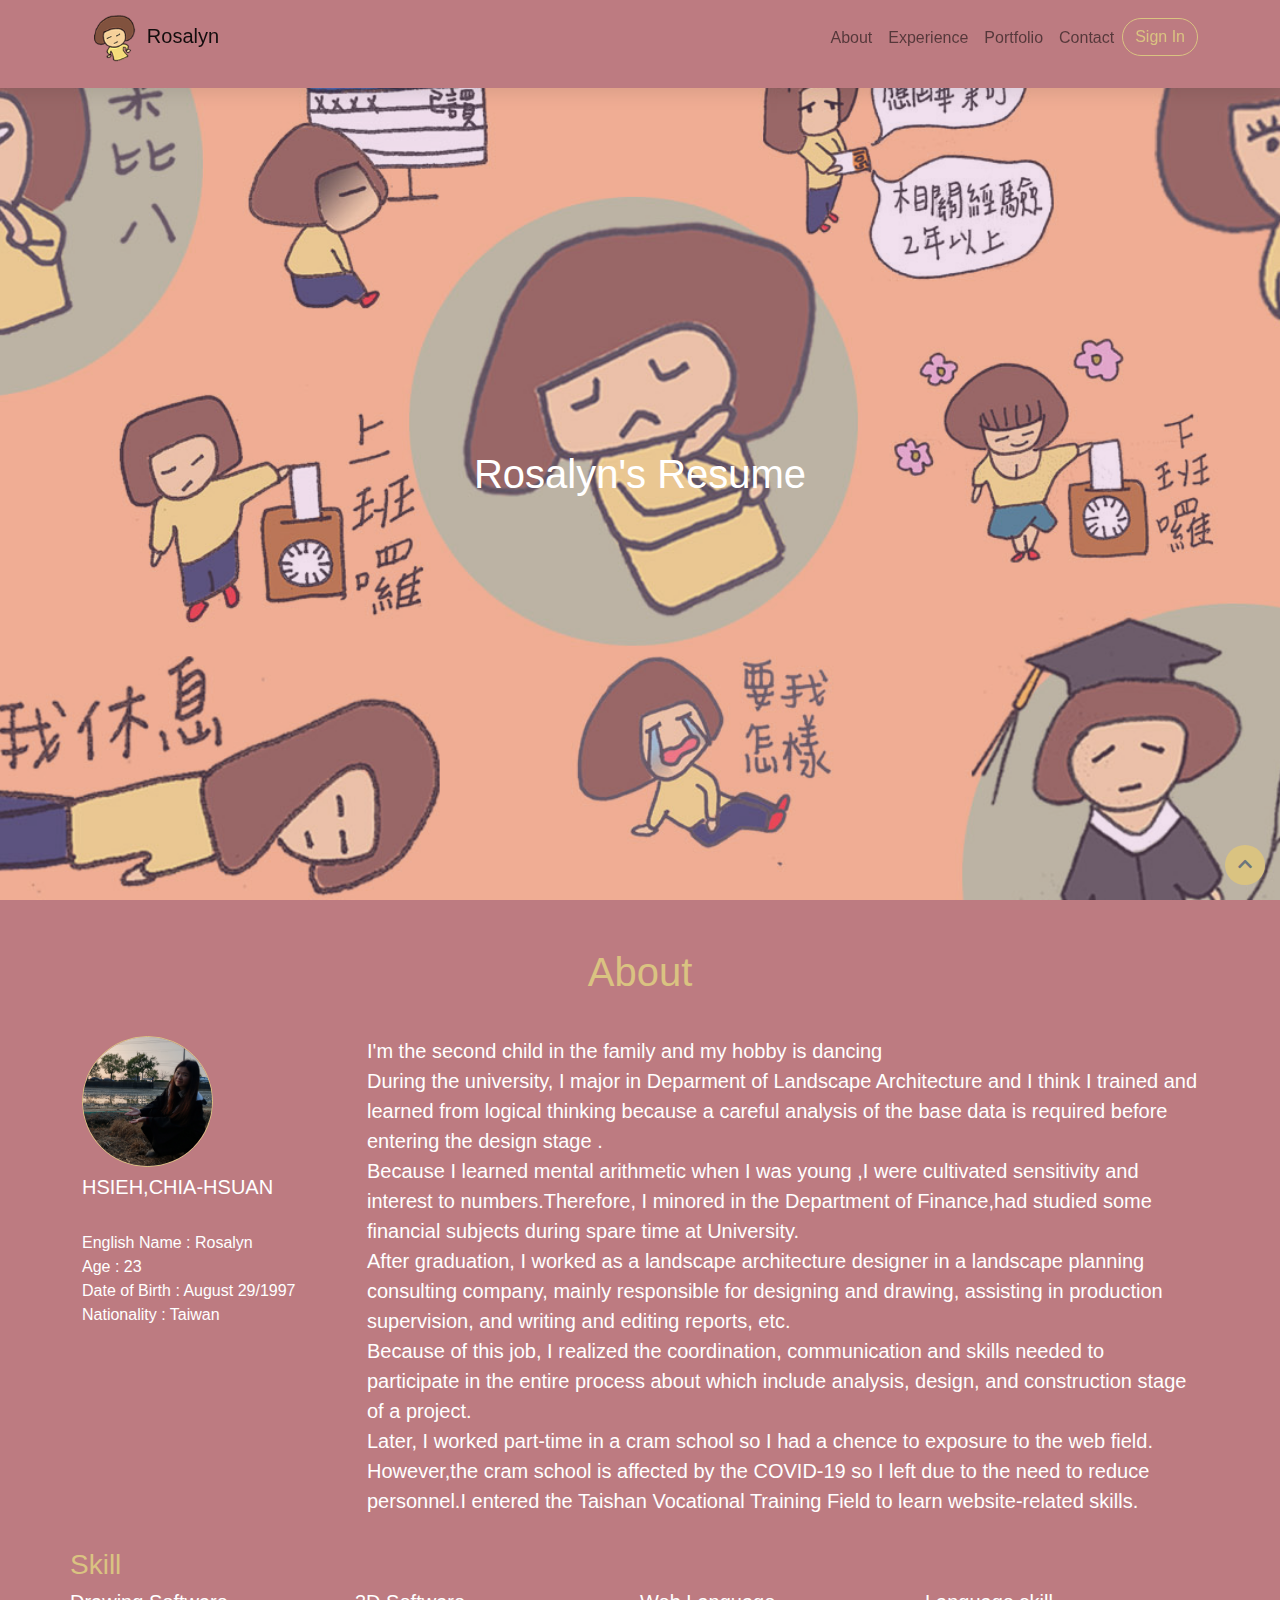
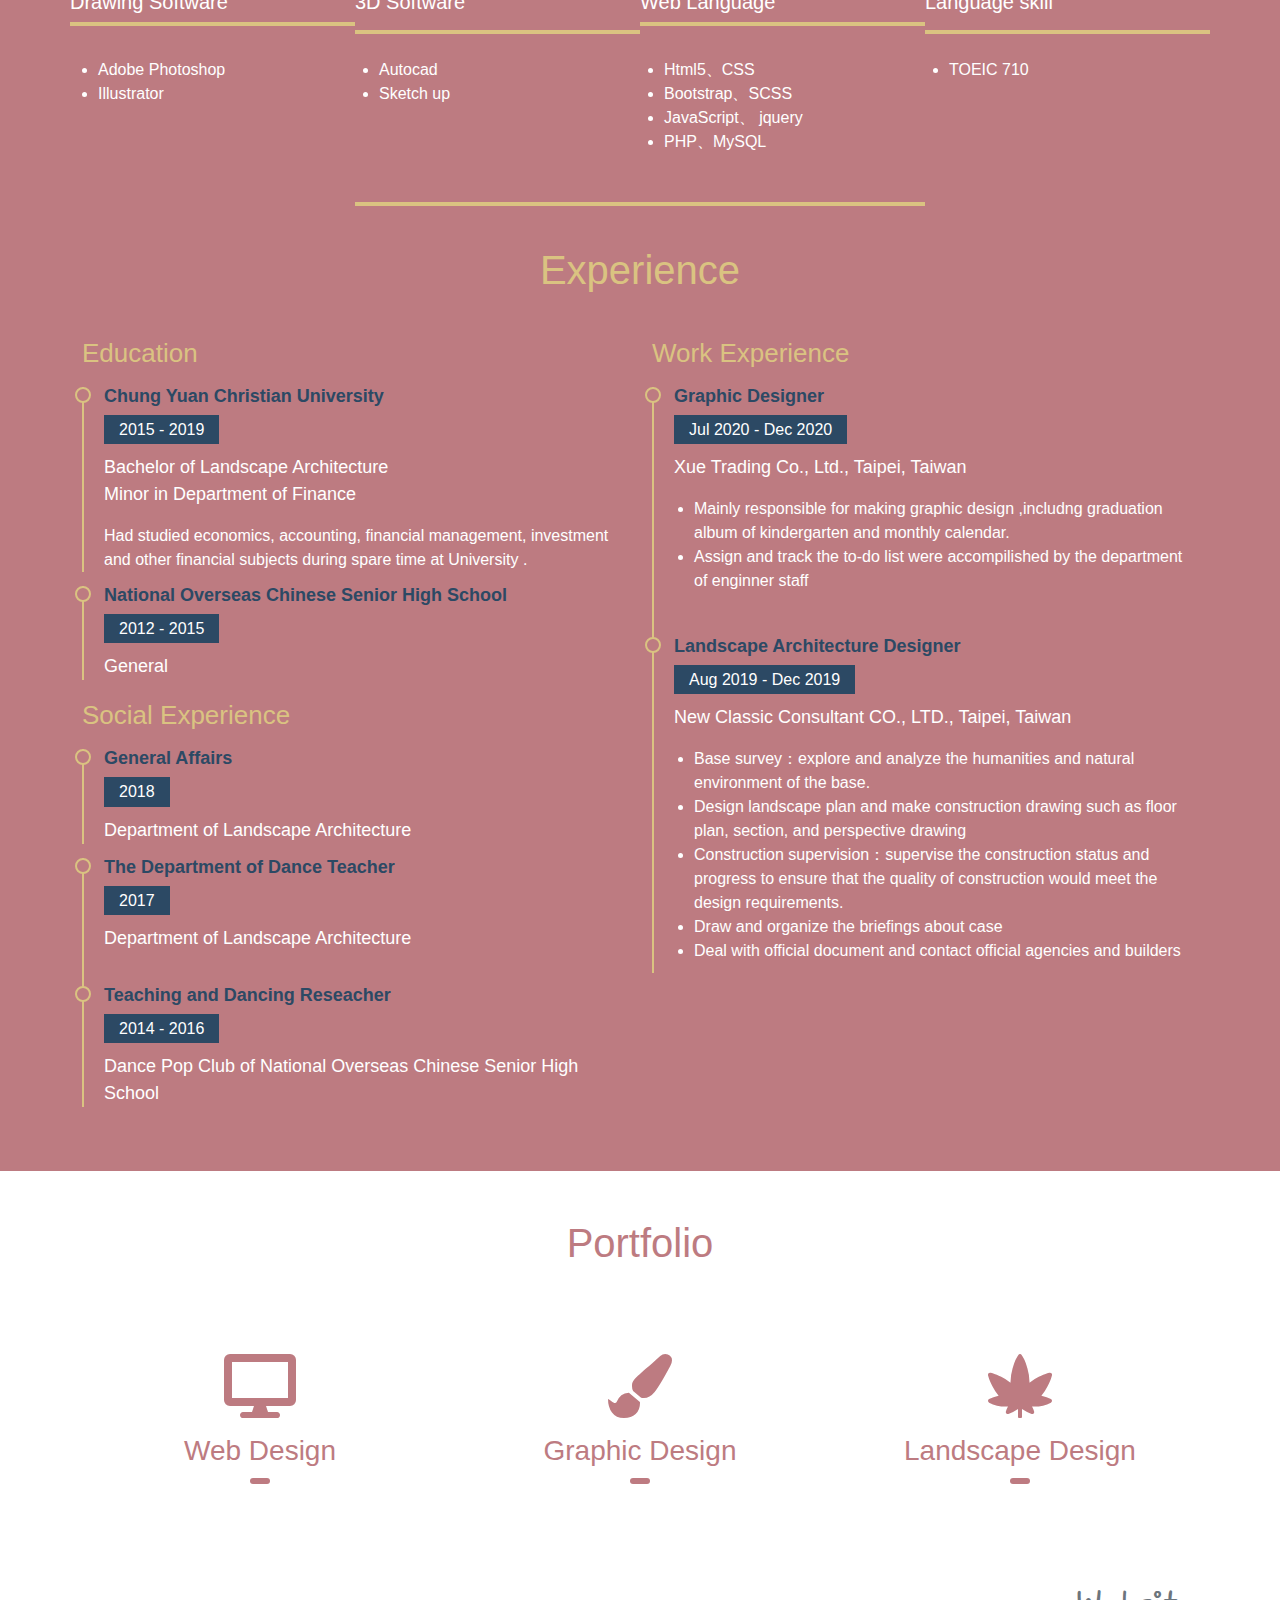
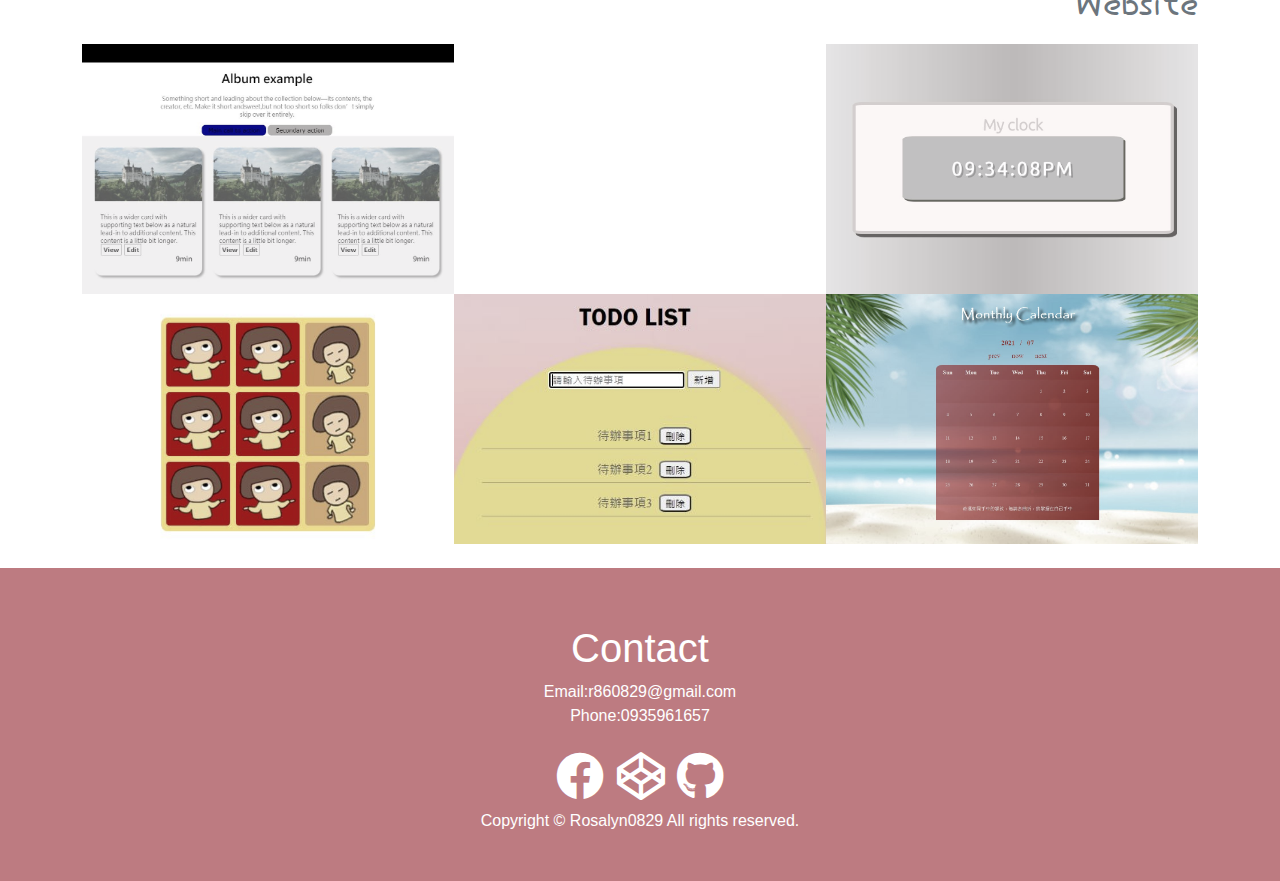
==== index.html @ 20ab4c79 "add skill" ====
<!DOCTYPE html>
<html lang="en">

<head>
    <meta charset="UTF-8">
    <meta http-equiv="X-UA-Compatible" content="IE=edge">
    <meta name="viewport" content="width=device-width, initial-scale=1.0">
    <title class="">Rosalyn's Design</title>
    <!-- <link rel="icon shortcut" href="./img/favicon.ico"> -->
    <link rel="icon shortcut" href="./img/favicon-20210622015904505.ico">
    <!-- http://tw.faviconico.org/favicon  轉ico -->

    <link rel="stylesheet" href="./scss/all.css">

    <!-- font awesome -->
    <link rel="stylesheet" href="https://cdnjs.cloudflare.com/ajax/libs/font-awesome/5.14.0/css/all.min.css">
    <!-- 文字 -->
    <link rel="preconnect" href="https://fonts.googleapis.com">
    <link rel="preconnect" href="https://fonts.gstatic.com" crossorigin>
    <link href="https://fonts.googleapis.com/css2?family=Hi+Melody&display=swap" rel="stylesheet">
    <!-- 效果 -->
    <link rel="stylesheet" type="text/css"
        href="https://cdnjs.cloudflare.com/ajax/libs/animate.css/3.5.2/animate.min.css" />
    <link rel="stylesheet" type="text/css"
        href="https://cdnjs.cloudflare.com/ajax/libs/animate.css/3.5.2/animate.min.css" />
    <!-- <link rel="stylesheet" href="css/libs/animate.css"> -->
    <!-- <link rel="stylesheet" href="https://cdnjs.cloudflare.com/ajax/libs/animate.css/4.1.1/animate.min.css" /> -->
    <script src="https://cdnjs.cloudflare.com/ajax/libs/jquery/3.6.0/jquery.min.js"
        integrity="sha512-894YE6QWD5I59HgZOGReFYm4dnWc1Qt5NtvYSaNcOP+u1T9qYdvdihz0PPSiiqn/+/3e7Jo4EaG7TubfWGUrMQ=="
        crossorigin="anonymous"></script>

</head>

<body>
    <!-- navbar -->
    <!-- 使用Boostrap Navbar -->
    <!-- TODO: 點擊滾動目標 -->

    <nav class="navbar navbar-expand-md navbar-light bg-danger fixed-top " id="menu">
        <div class="container">

            <a class="navbar-brand" href="#"><img src="./img/標籤.png" alt="" style="height: 50px;"
                    class="m-0">Rosalyn</a>
            <button class="navbar-toggler d-lg-none" type="button" data-bs-toggle="collapse" data-bs-target="#navbarNav"
                aria-controls="navbarNav" aria-expanded="false" aria-label="Toggle navigation">
                <span class="navbar-toggler-icon"></span>
            </button>
            <div class="collapse navbar-collapse justify-content-end" id="navbarNav">
                <ul class="navbar-nav ">
                    <li class="nav-item m-0">
                        <a class="nav-link navline " href="#featuresSection">About</a>
                    </li>
                    <li class="nav-item">
                        <a class="nav-link navline" href="#experienceSection">Experience</a>
                    </li>
                    <li class="nav-item">
                        <a class="nav-link navline" href="#introSection">Portfolio</a>
                    </li>
                    <li class="nav-item">
                        <a class="nav-link navline" href="#footerSection">Contact</a>
                    </li>
                    <!-- <li class="nav-item">
                        <a class="nav-link" href="./engindex.html">Eng</a>
                    </li> -->

                    <a href="./login/index.html"> <button
                            class="text-warning btn btn-danger rounded-pill border-warning ">Sign In</button></a>
                </ul>
            </div>
        </div>

    </nav>

    <!-- navbar end -->
    <!-- header -->
    <header id="header" class="jumbotron text-center text-white bg-dark">
        <div class="container">
            <h1 class="animated infinite bounce">Rosalyn's Resume</h1>
            <!-- <p>Welcome To My Work</p> -->
            <!-- <p>We focus on providing the project management &amp; data storage solutions.</p> -->
        </div>
    </header>
    <!-- header end -->
    <!-- featuresSection -->
    <section id="featuresSection" class="pt-5 bg-danger text-white">
        <div class="container">
            <!-- container是為了一個留白 如果沒有設定container他會網頁多大就塞多大滿版 -->
            <h1 class="section-title mb-4 text-center text-warning animated infinite bounce">About</h1>
            <!-- TODO: 設定row內的區塊置中對齊 -->
            <div class="row">
                <div class="col-lg-12 mx-auto ">
                    <!-- TODO: 為article1 article2 設置collapse互動方式 -->

                    <!-- 有圖片的簡歷 -->
                    <article class="my-3" id="article0">
                        <!-- div要用row才能水平排列 -->
                        <div class="row">
                            <div class="col-lg-3 briefinfor">
                                <!-- 圖片圓形 -->
                                <img class="w-50 rounded-circle border-warning border-6 border " src="./img/個人照.jpg"
                                    alt="" id="article0image">
                                <p class="my-2">
                                <h5>HSIEH,CHIA-HSUAN</h5>

                                <br>English Name : Rosalyn
                                <br>Age : 23
                                <br>Date of Birth : August 29/1997
                                <br>Nationality : Taiwan
                                </p>
                            </div>
                            <div class="col-lg-9 " id="self">
   
                                <p class="text-right fs-5">
                                    I'm the second child in the family and my hobby is dancing<br>

                                    During the university, I major in Deparment of Landscape Architecture and I think I
                                    trained and learned from logical thinking because a careful analysis of the base
                                    data is required before entering the design stage .<br>

                                    Because I learned mental arithmetic when I was young ,I were cultivated sensitivity
                                    and interest to numbers.Therefore, I minored in the Department of Finance,had
                                    studied some financial subjects during spare time at University.<br>

                                    <!-- During the university, the freshman served as the physique, the sophomore took over as the dance leader of the department's activities, and the junior served as the general affairs, serving the students of the department. In the process of serving as a cadre, I learned how to deal with large and small affairs and the principles of dealing with people. It also improved my planning ability. In addition, I also served as a teaching and dance research cadre in the high school dance club. Time planning, striving to strike a balance between clubs and schoolwork, so that schoolwork can be maintained above a certain level.<br> -->

                                    After graduation, I worked as a landscape architecture designer in a landscape
                                    planning consulting company, mainly responsible for designing and drawing, assisting
                                    in production supervision, and writing and editing reports, etc.<br>

                                    Because of this job, I realized the coordination, communication and skills needed to
                                    participate in the entire process about which include analysis, design, and
                                    construction stage of a project.<br>

                                    Later, I worked part-time in a cram school so I had a chence to exposure to the web
                                    field.
                                    However,the cram school is affected by the COVID-19 so I left due to the need to
                                    reduce
                                    personnel.I entered the Taishan Vocational Training Field to learn website-related
                                    skills.




                                </p>

                            </div>
                        </div>

                    </article>

                    <article id="article1" class="my-3 row ">
                        <h3 class="col-lg-12 p-0 text-warning ">Skill</h3>

                        <div class="col-lg-3 p-0">
                            <!-- <u class="fs">Drawing Software</u> -->
                            <h5 class=" ">Drawing Software</h5>
                            <hr class="bg-warning pt-1 my-0 opac-1">
                            <ul class="m-4 p-1 pt-2">
                                <li>
                                    Adobe Photoshop
                                </li>
                                <li>
                                    Illustrator
                                </li>
                            </ul>

                        </div>
                        <div class="col-lg-3 p-0">
                            <h5 class="">3D Software</h5>
                            <hr class="bg-warning pt-1 opac-1">
                            <ul class="m-4 p-0">
                                <li>
                                    Autocad
                                </li>
                                <li>
                                    Sketch up
                                </li>
                            </ul>

                        </div>
                        <div class="col-lg-3 p-0">
                            <h5 class="">Web Language</h5>
                            <hr class="bg-warning pt-1 my-0 opac-1">
                            <ul class="m-4 p-0 pt-2">
                                <li>
                                    Html5、CSS
                                </li>
                                <li>
                                    Bootstrap、SCSS
                                </li>
                                <li>
                                    JavaScript、 jquery
                                </li>
                                <li>
                                    PHP、MySQL
                                </li>

                            </ul>

                        </div>
                        <div class="col-lg-3 p-0">
                            <h5 class="">Language skill </h5>
                            <hr class="bg-warning pt-1 opac-1">
                            <ul class="m-4 p-0">
                                <li>
                                    TOEIC 710
                                </li>

                            </ul>



                        </div>
                        <hr class=" bg-warning pt-1 w-50 mx-auto opac-1  my-4">

                    </article>

                </div>
            </div>
            <!-- <div class="bg-warning" style="height: 2px;"></div> -->
            <!-- <hr class="bg-warning pt-1 m-0 opac-1"> -->






            <!-- TODO: 崁入一個youtube影片 https://www.youtube.com/watch?v=gwDoRPcPxtc -->
            <!-- <iframe width="560" height="315" src="https://www.youtube.com/embed/e-qY_UEOWD4" frameborder="0"
                        allow="accelerometer; autoplay; encrypted-media; gyroscope; picture-in-picture"
                        allowfullscreen></iframe> -->
        </div>


    </section>
    <!-- experiencesection -->
    <section id="experienceSection" class=" bg-danger text-white">
        <div class="container">
            <!-- container是為了一個留白 如果沒有設定container他會網頁多大就塞多大滿版 -->
            <h1 class="section-title text-center text-warning mb-4 animated infinite bounce">Experience</h1>
            <!-- TODO: 設定row內的區塊置中對齊 -->
            <div class="row">
                <div class="col-lg-6 mb-4 pb-4">
                    <!-- education -->
                    <article class="my-3" id="article2">
                        <!-- <h3>Education</h3>
                        <div class="row">
                            <div class="col-lg-8">
                                <h5>Chung Yuan Christian University</h5>
                                <ul>
                                    <li> Department of Landscape Architecture</li>
                                    <li> Minor in Department of Finance</li>
                                </ul>
                            </div>
                            <div class="col-lg-4 text-end">
                                <p>2015-2019</p>
                            </div>
                            <div class="col-8">
                                <h5>National Overseas Chinese Senior High School</h5>

                                <ul>
                                    <li> General</li>
                                </ul>
                            </div>
                            <div class="col-4 text-end">
                                <p>2012-2015</p>

                            </div>
                        </div> -->
                        <!-- education -->
                        <div class="">
                            <h3 class="resume-title text-warning ">Education</h3>
                            <div class="resume-item pb-0">
                                <h4>Chung Yuan Christian University </h4>
                                <h5>2015 - 2019</h5>
                                <p class="m-0 text-blue">Bachelor of Landscape Architecture</p>
                                <p class="text-blue">Minor in Department of Finance</p>
                                <p> Had studied economics, accounting,
                                    financial management, investment and other financial subjects during spare time at
                                    University .
                                </p>
                            </div>



                            <div class="resume-item">
                                <h4>National Overseas Chinese Senior High School</h4>
                                <h5>2012 - 2015</h5>
                                <p class="text-blue">General</p>

                            </div>
                        </div>
                        <!-- education end-->
                        <!-- <article class="my-3" id="article2">
                            <h3>Social Experience</h3>
                            <div class="row">
                                <div class="col-lg-8">
                                    <p>The Department of Landscape Architecture General Affairs
                                    </p>
                                </div>
                                <div class="col-lg-4 text-end">2018
        
                                </div>
                                <div class="col-lg-8">
                                    <p> The Night of Landscape Architecture Dance Teacher</p>
                                </div>
                                <div class="col-lg-4 text-end">
                                    2017
                                </div>
                                <div class="col-lg-8">
                                    <p>Dancing Club Teaching and Dancing Reseacher</p>
                                </div>
                                <div class="col-lg-4 text-end">
                                    2014-2016
                                </div>
                            </div>
                        </article> -->
                        <!-- socialexperience-->
                        <div class="">
                            <h3 class="resume-title text-warning">Social Experience</h3>
                            <div class="resume-item pb-0">
                                <h4>General Affairs</h4>
                                <h5>2018</h5>
                                <p class="text-blue">Department of Landscape Architecture</p>
                            </div>

                            <div class="resume-item">
                                <h4>The Department of Dance Teacher</h4>
                                <h5>2017</h5>
                                <p class="text-blue">Department of Landscape Architecture</p>
                            </div>

                            <div class="resume-item">
                                <h4>Teaching and Dancing Reseacher</h4>
                                <h5>2014 - 2016</h5>
                                <p class="text-blue">Dance Pop Club of National Overseas Chinese Senior High
                                    School</p>
                            </div>
                        </div>
                        <!-- socialexperience end-->


                    </article>
                </div>
                <!-- Work experience -->
                <div class="col-lg-6">
                    <article class="my-3" id="article3">

                        <!-- <h3>Work experience</h3> -->
                        <!-- <div class="row">
                            <div class="col-lg-8">
                                <p>美編人員 Graphic Designer <br> 勗貿有限公司 </p>

                            </div>
                            <div class="col-lg-4 text-end">
                                Jul 2020-Dec 2020
                            </div>
                            <div class="col-lg-8">
                                <p> 網頁設計助理 Web Design Assistant <br> 國際函授學校National Cram School </p>
                            </div>
                            <div class="col-lg-4 text-end">
                                Feb 2020-Jul 2020
                            </div>
                            <div class="col-lg-8">
                                <p>景觀設計師Landscape Architecture Designer <br> 新典規劃設計顧問有限公司 New Classic Consultant
                                    CO., LTD. </p>
                            </div>
                            <div class="col-lg-4 text-end">
                                Aug 2019- Dec 2019
                            </div>


                        </div> -->
                        <div class="">
                            <h3 class="resume-title text-warning">Work Experience</h3>
                            <div class="resume-item">
                                <h4>Graphic Designer</h4>
                                <!-- <h5>2019/10 - Present</h5> -->
                                <h5>Jul 2020 - Dec 2020</h5>
                                <p class="text-blue">Xue Trading Co., Ltd., Taipei, Taiwan </p>
                                <p>
                                <ul>
                                    <li>
                                        Mainly responsible for making graphic design ,includng graduation album of
                                        kindergarten and monthly calendar.</li>
                                    <li>
                                        Assign and track the to-do list were accompilished by the department of enginner
                                        staff
                                    </li>
                                </ul>
                                </p>
                            </div>
                            <!-- <div class="resume-item">
                                <h4>Web Design Assistant</h4>
                                <h5> Feb 2020 - Jul 2020</h5>
                                <p class="text-blue">National Cram School, Taipei, Taiwan</p>
                                <p>
                                <ul>
                                    <li>
                                        Website backend assistance
                                    </li>
                                    <li>
                                        Edit the monthly magazine and modify the icons and posters
                                        displayed on the webpage.</li>
                                </ul>
                                </p>
                            </div> -->
                            <div class="resume-item">
                                <h4>Landscape Architecture Designer</h4>
                                <!-- <h5>2010 - 2018</h5> -->
                                <h5> Aug 2019 - Dec 2019</h5>
                                <p class="text-blue">New Classic Consultant
                                    CO., LTD., Taipei, Taiwan</p>
                                <p>
                                <ul>
                                    <li>Base survey：explore and analyze the humanities and natural environment of the
                                        base.
                                    </li>
                                    <li>
                                        Design landscape plan and make construction drawing such as floor plan, section,
                                        and perspective drawing</li>
                                    <li>
                                        Construction supervision：supervise the construction status and progress to
                                        ensure that the quality of construction would meet the design requirements.
                                    </li>
                                    <li>
                                        Draw and organize the briefings about case </li>
                                    <li>
                                        Deal with official document and contact official agencies and builders
                                    </li>
                                </ul>
                                </p>
                            </div>
                        </div>
                    </article>
                </div>

            </div>
        </div>
    </section>

    <!-- featuresSection end -->
    <!-- introSection -->
    <!-- TODO: 設定introSection 上下padding為5倍 -->
    <!-- padding -top=pt padding-bottom=pb 以此類推 pt-3 pb-3= py-3 (y為上下) -->
    <section id="introSection" class="py-5">
        <h1 class="section-title text-center text-danger mb-5 animated infinite bounce">Portfolio</h1>
        <div class="container">
            <!-- TODO: 修正排版為三項排一排 -->
            <!-- 把div用row包起來 -->
            <!-- 整體列表框線 -->
            <ul class="row nav nav-tabs border-bottom-0 justify-content-center" id="myTab" role="tablist">
                <li class="nav-item col-lg-4  " role="presentation">
                    <!-- 按鈕框線 -->
                    <div class=" nav-link active border-0  " id="web-tab" data-bs-toggle="tab" data-bs-target="#web"
                        type="button" role="tab">
                        <!-- 頁籤形式 -->
                        <div class="intro-box text-center">
                            <div class="icon py-3">
                                <!-- <a href="./web.html" target="mywork"> -->
                                <i class="fas fa-desktop fa-4x text-danger"></i></a>
                            </div>
                            <!-- <a href="./web.html" target="mywork" style="text-decoration-line: none;"> -->
                            <h3 class="text-secondary text-danger">Web Design</h3>
                            <!-- </a> -->
                            <div class="intro-line bg-danger"></div>
                        </div>
                        <!-- 頁籤形式END -->
                    </div>
                </li>
                <li class="nav-item col-lg-4" role="presentation">
                    <div class="nav-link border-0" id="graphic-tab" data-bs-toggle="tab" data-bs-target="#graphic"
                        type="button" role="tab">
                        <div class="intro-box text-center">
                            <div class="icon py-3">
                                <!-- <a href="./作品集/平面作品集與簡歷.pdf" target="mywork"> -->
                                <i class="fas fa-paint-brush fa-4x text-danger"></i>
                                <!-- </a> -->
                            </div>
                            <!-- <a href="作品集/平面作品集與簡歷.pdf" target="mywork" style="text-decoration-line: none;"> -->
                            <h3 class="text-secondary text-danger">Graphic Design</h3>
                            <!-- </a> -->
                            <div class="intro-line bg-danger"></div>
                        </div>
                    </div>
                </li>
                <li class="nav-item col-lg-4" role="presentation">
                    <div class=" nav-link border-0 " id="Landscape-tab" data-bs-toggle="tab" data-bs-target="#Landscape"
                        type="button" role="tab">
                        <div class="intro-box text-center">
                            <div class="icon py-3">
                                <!-- <a href="./作品集/景觀設計作品集與簡歷.pdf" target="mywork">  -->
                                <i class="fas fa-cannabis fa-4x text-danger"></i></a>
                            </div>
                            <!-- <a href="./作品集/景觀設計作品集與簡歷.pdf" target="mywork" style="text-decoration-line: none;"> -->
                            <h3 class="text-danger">Landscape Design</h3>
                            <!-- </a> -->
                            <div class="intro-line bg-danger"></div>
                        </div>
                    </div>
                </li>

                <!-- 頁籤內容 -->
                <!-- <div class="tab-content container-fluid">
                    <div class="tab-pane active" id="web" role="tabpanel" aria-labelledby="web-tab">Home</div>
                    <div class="tab-pane" id="Landscape" role="tabpanel" aria-labelledby="Landscape-tab">Profile</div>
                    <div class="tab-pane" id="graphic" role="tabpanel" aria-labelledby="graphic-tab">Messages</div>
                </div> -->



            </ul>

        </div>
    </section>
    <!-- 頁籤內容 -->
    <div class="tab-content container-fluid">
        <!-- data-bs-target="#web" 跟頁籤呼應 -->
        <div class="tab-pane active" id="web" role="tabpanel" aria-labelledby="web-tab">
            <!-- web作品內容放置 -->
            <section id="gallerySection">
                <div class="container mb-4">
                    <h3 class=" text-end title text-secondary worksname ">Website</h3>
                    <!-- <h3 class="text-secondary text-center">-Website design-</h3> -->
                    <div class="row mx-auto ">

                        <!-- <div id="galleryImage1" class="col-lg-3 col-md-6 col-sm-12 gallery-block">
                            <div class="gallery-text">泰山飯店網站</div>
                        </div> -->
                        <!-- 在頁籤內容增加互動式視窗 -->
                        <!-- data-bs-toggle 顯示型態 MODAL  -->
                        <!--  data-bs-target 目標是ID=webModal01-->

                        <div id="galleryImage1" class="col-lg-4  gallery-block" data-bs-toggle="modal"
                            data-bs-target="#webModal01">
                            <div class="gallery-text">相本集</div>
                        </div>

                        <div id="galleryImage2" class="col-lg-4  gallery-block" data-bs-toggle="modal"
                            data-bs-target="#webModal02">
                            <div class="gallery-text">募資網站</div>
                        </div>
                        <!-- <div id="galleryImage3" class="col-lg-3 col-md-6 col-sm-12 gallery-block" data-bs-toggle="modal"
                            data-bs-target="#webModal03">
                            <div class="gallery-text">部落格</div>
                        </div> -->
                        <div id="galleryImage4" class="col-lg-4  gallery-block" data-bs-toggle="modal"
                            data-bs-target="#webModal04">
                            <div class="gallery-text">DigitClock </div>
                        </div>
                        <div id="galleryImage5" class="col-lg-4  gallery-block" data-bs-toggle="modal"
                            data-bs-target="#webModal05">
                            <div class="gallery-text">地鼠遊戲</div>
                        </div>
                        <div id="galleryImage6" class="col-lg-4  gallery-block" data-bs-toggle="modal"
                            data-bs-target="#webModal06">
                            <div class="gallery-text">Todo List</div>
                        </div>
                        <div id="galleryImage7" class="col-lg-4  gallery-block" data-bs-toggle="modal"
                            data-bs-target="#webModal07">
                            <div class="gallery-text">萬年曆</div>
                        </div>
                        <!-- <div id="galleryImage8" class="col-lg-3 col-md-6 col-sm-12 gallery-block" data-bs-toggle="modal"
                            data-bs-target="#webModal08">
                            <div class="gallery-text">CRUD</div>
                        </div> -->

                        <!-- 互動式視窗 screen modal -->
                        <!-- webModal01 -->
                        <div class="modal fade" id="webModal01" tabindex="-1" aria-labelledby="exampleModalLabel"
                            aria-hidden="true">
                            <div class="modal-dialog modal-lg">
                                <div class="modal-content">
                                    <div class="d-flex justify-content-end m-4">
                                        <button type="button" class="btn-close text-decoration-underline"
                                            data-bs-dismiss="modal" aria-label="Close"></button>
                                    </div>
                                    <div class="modal-body m-auto text-center">
                                        <p>WEBSITE</p>
                                        <h3>相本集</h3>
                                        <hr class=" text-danger pt-1 opac-1 w-50 m-auto my-3">
                                        <div class="text-end m-3">
                                            <small
                                                class="text-white bg-secondary border-secondary rounded-3 p-1">Bootstrap5</small>
                                            <small
                                                class="text-white bg-secondary border-secondary rounded-3 p-1">css</small>
                                        </div>
                                        <!-- 視窗打開的內容區 -->
                                        <img src="./img/web-相本集.JPG" alt="" width="750px" class="m-3">
                                        <button
                                            class="btn btn-danger text-warning rounded-pill justify-content-space-around  m-2"><a
                                                class=" text-warning text-decoration-none"
                                                href="https://codepen.io/eadadnkp-the-looper/full/OJpgVQw">Check<i
                                                    class="fas fa-link m-1"></i></a></button>
                                        <hr class=" text-danger pt-1 opac-1 w-25 m-auto my-3">

                                    </div>
                                </div>

                            </div>
                        </div>
                        <!-- webModal02 -->
                        <div class="modal fade" id="webModal02" tabindex="-1" aria-labelledby="exampleModalLabel"
                            aria-hidden="true">
                            <div class="modal-dialog modal-lg">
                                <div class="modal-content">
                                    <div class="d-flex justify-content-end m-4">
                                        <button type="button" class="btn-close text-decoration-underline"
                                            data-bs-dismiss="modal" aria-label="Close"></button>
                                    </div>
                                    <div class="modal-body m-auto text-center">
                                        <p>WEBSITE</p>
                                        <h3>募資網站</h3>
                                        <hr class=" text-danger pt-1 opac-1 w-50 m-auto my-3">
                                        <div class="text-end m-3">
                                            <small
                                                class="text-white bg-secondary border-secondary rounded-3 p-1">Bootstrap5</small>
                                            <small
                                                class="text-white bg-secondary border-secondary rounded-3 p-1">SCSS</small>
                                            <small
                                                class="text-white bg-secondary border-secondary rounded-3 p-1">RWD</small>
                                        </div>
                                        <!-- 視窗打開的內容區 -->
                                        <img src="./img/web-募資網站.png" alt="" width="750px" class="m-3">
                                        <button
                                            class="btn btn-danger text-warning rounded-pill justify-content-space-around  m-2"><a
                                                class=" text-warning text-decoration-none"
                                                href="https://rosalyn0829.github.io/Fundraising-site/">Check<i
                                                    class="fas fa-link m-1"></i></a></button>
                                        <hr class=" text-danger pt-1 opac-1 w-25 m-auto my-3">

                                    </div>
                                </div>

                            </div>
                        </div>
                        <!-- webModal03 -->
                        <div class="modal fade" id="webModal03" tabindex="-1" aria-labelledby="exampleModalLabel"
                            aria-hidden="true">
                            <div class="modal-dialog modal-lg">
                                <div class="modal-content">
                                    <div class="d-flex justify-content-end m-4">
                                        <button type="button" class="btn-close text-decoration-underline"
                                            data-bs-dismiss="modal" aria-label="Close"></button>
                                    </div>
                                    <div class="modal-body m-auto text-center">
                                        <p>WEBSITE</p>
                                        <h3>部落格</h3>
                                        <hr class=" text-danger pt-1 opac-1 w-50 m-auto my-3">
                                        <div class="text-end m-3">
                                            <small
                                                class="text-white bg-secondary border-secondary rounded-3 p-1">Bootstrap5</small>
                                            <small
                                                class="text-white bg-secondary border-secondary rounded-3 p-1">css</small>

                                        </div>
                                        <!-- 視窗打開的內容區 -->
                                        <img src="./img/web-blog.JPG" alt="" width="750px" class="m-3">
                                        <button
                                            class="btn btn-danger text-warning rounded-pill justify-content-space-around  m-2"><a
                                                class=" text-warning text-decoration-none" href="">Check<i
                                                    class="fas fa-link m-1"></i></a></button>
                                        <hr class=" text-danger pt-1 opac-1 w-25 m-auto my-3">

                                    </div>
                                </div>

                            </div>
                        </div>
                        <!-- webModal04 -->
                        <div class="modal fade" id="webModal04" tabindex="-1" aria-labelledby="exampleModalLabel"
                            aria-hidden="true">
                            <div class="modal-dialog modal-lg">
                                <div class="modal-content">
                                    <div class="d-flex justify-content-end m-4">
                                        <button type="button" class="btn-close text-decoration-underline"
                                            data-bs-dismiss="modal" aria-label="Close"></button>
                                    </div>
                                    <div class="modal-body m-auto text-center">
                                        <p>WEBSITE</p>
                                        <h3>Digital clock</h3>
                                        <hr class=" text-danger pt-1 opac-1 w-50 m-auto my-3">
                                        <div class="text-end m-3">
                                            <small
                                                class="text-white bg-secondary border-secondary rounded-3 p-1">JavaScript</small>
                                        </div>
                                        <!-- 視窗打開的內容區 -->
                                        <img src="./img/web-digiclock-2.JPG" alt="" width="750px" class="m-3">
                                        <button
                                            class="btn btn-danger text-warning rounded-pill justify-content-space-around  m-2"><a
                                                class=" text-warning text-decoration-none"
                                                href="http://220.128.133.15/s1100209/digiclock/">Check<i
                                                    class="fas fa-link m-1"></i></a></button>
                                        <hr class=" text-danger pt-1 opac-1 w-25 m-auto my-3">

                                    </div>
                                </div>

                            </div>
                        </div>
                        <!-- webModal05 -->
                        <div class="modal fade" id="webModal05" tabindex="-1" aria-labelledby="exampleModalLabel"
                            aria-hidden="true">
                            <div class="modal-dialog modal-lg">
                                <div class="modal-content">
                                    <div class="d-flex justify-content-end m-4">
                                        <button type="button" class="btn-close text-decoration-underline"
                                            data-bs-dismiss="modal" aria-label="Close"></button>
                                    </div>
                                    <div class="modal-body m-auto text-center">
                                        <p>WEBSITE</p>
                                        <h3>打地鼠</h3>
                                        <hr class=" text-danger pt-1 opac-1 w-50 m-auto my-3">
                                        <div class="text-end m-3">
                                            <small
                                                class="text-white bg-secondary border-secondary rounded-3 p-1">JavaScript</small>
                                        </div>
                                        <!-- 視窗打開的內容區 -->
                                        <img src="./img/web-mouse.JPG" alt="" width="750px" class="m-3">
                                        <button
                                            class="btn btn-danger text-warning rounded-pill justify-content-space-around  m-2"><a
                                                class=" text-warning text-decoration-none"
                                                href="http://220.128.133.15/s1100209/js_mouse/">Check<i
                                                    class="fas fa-link m-1"></i></a></button>
                                        <hr class=" text-danger pt-1 opac-1 w-25 m-auto my-3">

                                    </div>
                                </div>

                            </div>
                        </div>
                        <!-- webModal06 -->
                        <div class="modal fade" id="webModal06" tabindex="-1" aria-labelledby="exampleModalLabel"
                            aria-hidden="true">
                            <div class="modal-dialog modal-lg">
                                <div class="modal-content">
                                    <div class="d-flex justify-content-end m-4">
                                        <button type="button" class="btn-close text-decoration-underline"
                                            data-bs-dismiss="modal" aria-label="Close"></button>
                                    </div>
                                    <div class="modal-body m-auto text-center">
                                        <p>WEBSITE</p>
                                        <h3>To Do List</h3>
                                        <hr class=" text-danger pt-1 opac-1 w-50 m-auto my-3">
                                        <div class="text-end m-3">
                                            <small
                                                class="text-white bg-secondary border-secondary rounded-3 p-1">JavaScript</small>
                                        </div>
                                        <!-- 視窗打開的內容區 -->
                                        <img src="./img/web-todolist.JPG" alt="" width="750px" class="m-3">
                                        <button
                                            class="btn btn-danger text-warning rounded-pill justify-content-space-around  m-2"><a
                                                class=" text-warning text-decoration-none"
                                                href="http://220.128.133.15/s1100209/js_todolist/">Check<i
                                                    class="fas fa-link m-1"></i></a></button>
                                        <hr class=" text-danger pt-1 opac-1 w-25 m-auto my-3">

                                    </div>
                                </div>

                            </div>
                        </div>
                        <!-- webModal07 -->
                        <div class="modal fade" id="webModal07" tabindex="-1" aria-labelledby="exampleModalLabel"
                            aria-hidden="true">
                            <div class="modal-dialog modal-lg">
                                <div class="modal-content">
                                    <div class="d-flex justify-content-end m-4">
                                        <button type="button" class="btn-close text-decoration-underline"
                                            data-bs-dismiss="modal" aria-label="Close"></button>
                                    </div>
                                    <div class="modal-body m-auto text-center">
                                        <p>WEBSITE</p>
                                        <h3>萬年曆</h3>
                                        <hr class=" text-danger pt-1 opac-1 w-50 m-auto my-3">
                                        <div class="text-end m-3">
                                            <small
                                                class="text-white bg-secondary border-secondary rounded-3 p-1">PHP</small>
                                            <small
                                                class="text-white bg-secondary border-secondary rounded-3 p-1">css</small>
                                        </div>
                                        <!-- 視窗打開的內容區 -->
                                        <img src="./img/web-calender.JPG" alt="" width="750px" class="m-3">
                                        <button
                                            class="btn btn-danger text-warning rounded-pill justify-content-space-around  m-2"><a
                                                class=" text-warning text-decoration-none"
                                                href="http://220.128.133.15/s1100209/calender-modify/">Check<i
                                                    class="fas fa-link m-1"></i></a></button>
                                        <hr class=" text-danger pt-1 opac-1 w-25 m-auto my-3">

                                    </div>
                                </div>

                            </div>
                        </div>
                        <!-- webModal08 -->
                        <div class="modal fade" id="webModal08" tabindex="-1" aria-labelledby="exampleModalLabel"
                            aria-hidden="true">
                            <div class="modal-dialog modal-lg">
                                <div class="modal-content">
                                    <div class="d-flex justify-content-end m-4">
                                        <button type="button" class="btn-close text-decoration-underline"
                                            data-bs-dismiss="modal" aria-label="Close"></button>
                                    </div>
                                    <div class="modal-body m-auto text-center">
                                        <p>WEBSITE</p>
                                        <h3>泰山飯店網站</h3>
                                        <hr class=" text-danger pt-1 opac-1 w-50 m-auto my-3">
                                        <div class="text-end m-3">
                                            <small
                                                class="text-white bg-secondary border-secondary rounded-3 p-1">html</small>
                                            <small
                                                class="text-white bg-secondary border-secondary rounded-3 p-1">css</small>
                                            <small
                                                class="text-white bg-secondary border-secondary rounded-3 p-1">Bootstrap</small>
                                        </div>
                                        <!-- 視窗打開的內容區 -->
                                        <img src="./img/web-泰山飯店網站.JPG" alt="" width="750px" class="m-3">
                                        <button
                                            class="btn btn-danger text-warning rounded-pill justify-content-space-around  m-2"><a
                                                class=" text-warning text-decoration-none" href="">Check<i
                                                    class="fas fa-link m-1"></i></a></button>
                                        <hr class=" text-danger pt-1 opac-1 w-25 m-auto my-3">

                                    </div>
                                </div>

                            </div>
                        </div>
                    </div>
                </div>
            </section>
            <!-- web作品 end-->
        </div>
        <div class="tab-pane" id="graphic" role="tabpanel" aria-labelledby="graphic-tab">
            <!-- graphic work -->
            <!-- 牛年行事曆 ok-->
            <!-- 羊角村海報 ok-->
            <!-- 海報口味酒 ok-->
            <!-- AI LOGO -->
            <!--  -->

            <section id="">
                <div class="container mb-4">
                    <h3 class=" text-end title text-secondary worksname">Graphic Design</h3>
                    <!-- <h3 class="text-secondary text-center">-Website design-</h3> -->
                    <div class="row mx-auto">
                        <!-- <div id="galleryImage1" class="col-lg-3 col-md-6 col-sm-12 gallery-block">
                            <div class="gallery-text">泰山飯店網站</div>
                        </div> -->
                        <div id="galleryImage9" class="col-lg-4 col-md-6 col-sm-12 gallery-block" data-bs-toggle="modal"
                            data-bs-target="#webModal09">
                            <div class="gallery-text">牛年年曆+相簿月曆</div>
                        </div>

                        <div id="galleryImage10" class="col-lg-4 col-md-6 col-sm-12 gallery-block"
                            data-bs-toggle="modal" data-bs-target="#webModal10">
                            <div class="gallery-text">海報</div>
                        </div>

                        <div id="galleryImage11" class="col-lg-4 col-md-6 col-sm-12 gallery-block"
                            data-bs-toggle="modal" data-bs-target="#webModal11">
                            <div class="gallery-text">LINE-貼圖</div>
                        </div>
                        <div id="galleryImage12" class="col-lg-4 col-md-6 col-sm-12 gallery-block"
                            data-bs-toggle="modal" data-bs-target="#webModal12">
                            <div class="gallery-text">LOGO</div>
                        </div>
                        <!-- <div id="galleryImage13" class="col-lg-4 col-md-6 col-sm-12 gallery-block"
                            data-bs-toggle="modal" data-bs-target="#webModal13">
                            <div class="gallery-text">Todo List</div>
                        </div>
                        <div id="galleryImage14" class="col-lg-4 col-md-6 col-sm-12 gallery-block"
                            data-bs-toggle="modal" data-bs-target="#webModal14">
                            <div class="gallery-text">萬年曆</div>
                        </div> -->


                        <!-- Full screen modal -->
                        <!-- webModal09 -->
                        <div class="modal fade" id="webModal09" tabindex="-1" aria-labelledby="exampleModalLabel"
                            aria-hidden="true">
                            <div class="modal-dialog modal-xl">
                                <div class="modal-content">
                                    <div class="d-flex justify-content-end m-4">
                                        <button type="button" class="btn-close text-decoration-underline"
                                            data-bs-dismiss="modal" aria-label="Close"></button>
                                    </div>
                                    <div class="modal-body m-auto text-center">
                                        <p>GRAPHIC</p>
                                        <h3>牛年年曆+相簿月曆</h3>
                                        <hr class=" text-danger pt-1 opac-1 w-50 m-auto my-3">
                                        <div class="text-end m-3">
                                            <small
                                                class="text-white bg-secondary border-secondary rounded-3 p-1">Photoshop</small>
                                            <small
                                                class="text-white bg-secondary border-secondary rounded-3 p-1">illustrator</small>
                                        </div>
                                        <!-- 視窗打開的內容區 -->
                                        <img src="./img/graphic-cow.png" alt="" width="450px" class="m-3">

                                        <img src="./img/graphic-cow-month.png" alt="" width="500px" class="m-3">

                                        <hr class=" text-danger pt-1 opac-1 w-25 m-auto my-4">

                                    </div>
                                </div>

                            </div>
                        </div>
                        <!-- webModal10 -->
                        <div class="modal fade" id="webModal10" tabindex="-1" aria-labelledby="exampleModalLabel"
                            aria-hidden="true">
                            <div class="modal-dialog modal-lg">
                                <div class="modal-content">
                                    <div class="d-flex justify-content-end m-4">
                                        <button type="button" class="btn-close text-decoration-underline"
                                            data-bs-dismiss="modal" aria-label="Close"></button>
                                    </div>
                                    <div class="modal-body m-auto text-center">
                                        <p>GRAPHIC</p>
                                        <h3>海報</h3>
                                        <hr class=" text-danger pt-1 opac-1 w-50 m-auto my-3">
                                        <div class="text-end m-3">
                                            <small
                                                class="text-white bg-secondary border-secondary rounded-3 p-1">Photoshop</small>
                                            <small
                                                class="text-white bg-secondary border-secondary rounded-3 p-1">illustrator</small>
                                        </div>
                                        <!-- 視窗打開的內容區 -->
                                        <img src="./img/graphic-海報.jpg" alt="" width="650px" class="m-3">
                                        <img src="./img/graphic-海報2.jpg" alt="" width="650px" class="m-3">
                                        <!-- <button
                                            class="btn btn-danger text-warning rounded-pill justify-content-space-around  m-2"><a
                                                class=" text-warning text-decoration-none"
                                                href="https://rosalyn0829.github.io/Fundraising-site/">Check<i
                                                    class="fas fa-link m-1"></i></a></button> -->
                                        <hr class=" text-danger pt-1 opac-1 w-25 m-auto my-3">

                                    </div>
                                </div>

                            </div>
                        </div>
                        <!-- webModal11 -->
                        <div class="modal fade" id="webModal11" tabindex="-1" aria-labelledby="exampleModalLabel"
                            aria-hidden="true">
                            <div class="modal-dialog modal-lg">
                                <div class="modal-content">
                                    <div class="d-flex justify-content-end m-4">
                                        <button type="button" class="btn-close text-decoration-underline"
                                            data-bs-dismiss="modal" aria-label="Close"></button>
                                    </div>
                                    <div class="modal-body m-auto text-center">
                                        <p>GRAPHIC</p>
                                        <h3>LINE-貼圖</h3>
                                        <hr class=" text-danger pt-1 opac-1 w-50 m-auto my-3">
                                        <div class="text-end m-3">
                                            <small
                                                class="text-white bg-secondary border-secondary rounded-3 p-1">PS</small>
                                            <small
                                                class="text-white bg-secondary border-secondary rounded-3 p-1">AI</small>

                                        </div>
                                        <!-- 視窗打開的內容區 -->
                                        <img src="./img/graphic-sticker.jpg" alt="" width="750px" class="m-3">
                                        <button
                                            class="btn btn-danger text-warning rounded-pill justify-content-space-around  m-2"><a
                                                class=" text-warning text-decoration-none" href="">Check<i
                                                    class="fas fa-link m-1"></i></a></button>
                                        <hr class=" text-danger pt-1 opac-1 w-25 m-auto my-3">

                                    </div>
                                </div>

                            </div>
                        </div>
                        <!-- webModal12 -->
                        <div class="modal fade" id="webModal12" tabindex="-1" aria-labelledby="exampleModalLabel"
                            aria-hidden="true">
                            <div class="modal-dialog modal-lg">
                                <div class="modal-content">
                                    <div class="d-flex justify-content-end m-4">
                                        <button type="button" class="btn-close text-decoration-underline"
                                            data-bs-dismiss="modal" aria-label="Close"></button>
                                    </div>
                                    <div class="modal-body m-auto text-center">
                                        <p>GRAPHIC</p>
                                        <h3>LOGO</h3>
                                        <hr class=" text-danger pt-1 opac-1 w-50 m-auto my-3">
                                        <div class="text-end m-3">
                                            <small
                                                class="text-white bg-secondary border-secondary rounded-3 p-1">illustrator</small>
                                        </div>
                                        <!-- 視窗打開的內容區 -->
                                        <img src="./img/graphic-logo.png" alt="" width="750px" class="m-3">
                                        <!-- <button
                                            class="btn btn-danger text-warning rounded-pill justify-content-space-around  m-2"><a
                                                class=" text-warning text-decoration-none"
                                                href="http://220.128.133.15/s1100209/js_digital%20clock/">Check<i
                                                    class="fas fa-link m-1"></i></a></button> -->
                                        <hr class=" text-danger pt-1 opac-1 w-25 m-auto my-3">

                                    </div>
                                </div>

                            </div>
                        </div>
                        <!-- webModal13 -->
                        <div class="modal fade" id="webModal13" tabindex="-1" aria-labelledby="exampleModalLabel"
                            aria-hidden="true">
                            <div class="modal-dialog modal-lg">
                                <div class="modal-content">
                                    <div class="d-flex justify-content-end m-4">
                                        <button type="button" class="btn-close text-decoration-underline"
                                            data-bs-dismiss="modal" aria-label="Close"></button>
                                    </div>
                                    <div class="modal-body m-auto text-center">
                                        <p>WEBSITE</p>
                                        <h3>打地鼠</h3>
                                        <hr class=" text-danger pt-1 opac-1 w-50 m-auto my-3">
                                        <div class="text-end m-3">
                                            <small
                                                class="text-white bg-secondary border-secondary rounded-3 p-1">JavaScript</small>
                                        </div>
                                        <!-- 視窗打開的內容區 -->
                                        <img src="./img/web-mouse.JPG" alt="" width="750px" class="m-3">
                                        <button
                                            class="btn btn-danger text-warning rounded-pill justify-content-space-around  m-2"><a
                                                class=" text-warning text-decoration-none"
                                                href="http://220.128.133.15/s1100209/js_mouse/">Check<i
                                                    class="fas fa-link m-1"></i></a></button>
                                        <hr class=" text-danger pt-1 opac-1 w-25 m-auto my-3">

                                    </div>
                                </div>

                            </div>
                        </div>
                        <!-- webModal14 -->
                        <div class="modal fade" id="webModal14" tabindex="-1" aria-labelledby="exampleModalLabel"
                            aria-hidden="true">
                            <div class="modal-dialog modal-lg">
                                <div class="modal-content">
                                    <div class="d-flex justify-content-end m-4">
                                        <button type="button" class="btn-close text-decoration-underline"
                                            data-bs-dismiss="modal" aria-label="Close"></button>
                                    </div>
                                    <div class="modal-body m-auto text-center">
                                        <p>WEBSITE</p>
                                        <h3>To Do List</h3>
                                        <hr class=" text-danger pt-1 opac-1 w-50 m-auto my-3">
                                        <div class="text-end m-3">
                                            <small
                                                class="text-white bg-secondary border-secondary rounded-3 p-1">JavaScript</small>
                                        </div>
                                        <!-- 視窗打開的內容區 -->
                                        <img src="./img/web-todolist.JPG" alt="" width="750px" class="m-3">
                                        <button
                                            class="btn btn-danger text-warning rounded-pill justify-content-space-around  m-2"><a
                                                class=" text-warning text-decoration-none"
                                                href="http://220.128.133.15/s1100209/js_todolist/">Check<i
                                                    class="fas fa-link m-1"></i></a></button>
                                        <hr class=" text-danger pt-1 opac-1 w-25 m-auto my-3">

                                    </div>
                                </div>

                            </div>
                        </div>

                    </div>
                </div>
            </section>
            <!-- graphic end-->
        </div>

        <div class="tab-pane" id="Landscape" role="tabpanel" aria-labelledby="Landscape-tab">
            <!-- landscape作品 -->
            <!-- <small class="btn bg-danger text-warning  "></small> -->
            <h3 class=" text-end title text-secondary worksname ">Perspective Works</h3>
            <!-- 輪播 -->
            <div id="imageCarousel" class="carousel slide" data-ride="carousel">
                <!-- 頁碼提示 -->
                <div class="carousel-indicators">
                    <button type="button" data-bs-target="##imageCarousel" data-bs-slide-to="0" class="active  "
                        aria-current="true" aria-label="Slide 1"></button>
                    <button type="button" data-bs-target="##imageCarousel" data-bs-slide-to="1"
                        aria-label="Slide 2"></button>
                    <button type="button" data-bs-target="##imageCarousel" data-bs-slide-to="2"
                        aria-label="Slide 3"></button>

                </div>

                <!-- 頁面容器 -->
                <div class="carousel-inner" role="listbox">
                    <!-- page1 -->
                    <!-- 輪播只能一個active active的意思是重新預覽的第一個畫面 每張圖篇的比例大小要一樣 -->
                    <div class="carousel-item active">
                        <img src="./img/輪播照片2.png" alt="" class="w-100 ">
                        <div
                            class="carousel-caption position-absolute top-0 bottom-0 d-flex flex-column justify-content-end">
                            <h1 class="">攀爬區</h1>
                            <p class="d-none d-md-block">依照多變的地迎設置不同性質攀爬配置</p>
                        </div>
                    </div>
                    <!-- Page2 -->
                    <div class="carousel-item">
                        <img src="./img/輪播照片3.png" alt="" class="w-100">
                        <div
                            class="carousel-caption position-absolute top-0 bottom-0 d-flex flex-column justify-content-end">
                            <h1 class="">牧場區</h1>
                            <p class="d-none d-md-block">規劃動物園區，增加兒童與動物親近</p>
                        </div>
                    </div>
                    <!-- page3 -->
                    <div class="carousel-item">
                        <img src="./img/輪播照片1 (2).png" alt="" class="w-100">
                        <div
                            class="carousel-caption position-absolute top-0 bottom-0 d-flex flex-column justify-content-end ">
                            <h1>跑道區</h1>
                            <p class="d-none d-md-block">整地抬升地形以設計保留跑道意象</p>
                        </div>
                    </div>

                </div>
                <!-- 控制鍵 -->
                <button class="carousel-control-prev" type="button" data-bs-target="#imageCarousel"
                    data-bs-slide="prev">
                    <span class="carousel-control-prev-icon" aria-hidden="true"></span>
                    <span class="sr-only">Previous</span>
                </button>
                <button class="carousel-control-next" type="button" data-bs-target="#imageCarousel"
                    data-bs-slide="next">
                    <span class="carousel-control-next-icon" aria-hidden="true"></span>
                    <span class="sr-only">Next</span>
                </button>
                <!-- 控制鍵end -->
            </div>

            <!-- 輪播end -->
            <!-- gallery -->
            <section id="">
                <div class="container-fluid">
                    <div class="row">
                        <div id="galleryImage15" class="col-lg-4  gallery-block">
                            <div class="gallery-text">入口區</div>
                        </div>
                        <div id="galleryImage16" class="col-lg-4  gallery-block">
                            <div class="gallery-text">蕨類區</div>
                        </div>
                        <div id="galleryImage17" class="col-lg-4  gallery-block">
                            <div class="gallery-text">跑道區</div>
                        </div>
                    </div>
                </div>
            </section>
            <!-- gallery end -->
            <!-- landscape作品 end-->
        </div>
    </div>

    <!-- footer -->
    <footer id="footerSection" class="pt-5 bg-danger text-white ">
        <div class="container">
            <div class="row justify-content-center">
                <h1 class=" col-sm-12 text-center m-2 animated infinite bounce">Contact</h1>
                <!-- <a href="mailto:service@brand.com">service@brand.com</a> -->
            </div>
            <p class=" text-center">Email:r860829@gmail.com <br>Phone:0935961657</p>
            <div class="row ">
                <div class="col-12 text-center p-2">
                    <a href="https://www.facebook.com/hsuan.ga/"><i
                            class="fab fa-facebook fa-3x text-white text-center mx-1"></i></a>
                    <a href="https://codepen.io/your-work/"><i
                            class="fab fa-codepen fa-3x text-white text-center  mx-1"></i></a>
                    <a href="https://github.com/rosalyn0829"><i
                            class="fab fa-github fa-3x text-white text-center  mx-1"></i></a>
                </div>
            </div>
            <p class="text-center pb-5 mb-0">Copyright © Rosalyn0829 All rights reserved.</p>

        </div>

    </footer>
    <!-- footer end -->

    <!-- ad-box -->
    <!-- <div class="ad-box">
        <div class="left-part">
            <button class="ad-toggle-btn">
                <i class="fas fa-sort"></i>
            </button>
        </div>
        <div class="right-part"> -->
    <!-- <img class="w-100" src="./img/header-image.jpg"> -->
    <!-- <p>Lorem ipsum dolor sit amet consectetur adipisicing elit. Dolores numquam ullam excepturi facilis aperiam.
                Maiores mollitia nihil vitae ullam dolore?</p>
        </div>
    </div> -->
    <!-- back -->
    <button id="goBackBtn" class="bg-warning animated infinite bounce">
        <a href="#header"><i class="fas fa-chevron-up text-secondary"></i></a>
    </button>

    <script src="https://cdn.jsdelivr.net/npm/bootstrap@5.0.1/dist/js/bootstrap.bundle.min.js"
        integrity="sha384-gtEjrD/SeCtmISkJkNUaaKMoLD0//ElJ19smozuHV6z3Iehds+3Ulb9Bn9Plx0x4"
        crossorigin="anonymous"></script>
    <!-- <script src="dist/wow.js"></script>
    <script>new WOW().init();</script> -->
    <script>
        //scroll to id
        //先從css 更改scroll-behavior:auto
        $("#menu a, #goBackBtn a").click(function () {
            const
                who = $(this).attr('href'),
                //標題保留高度
                val = $(who).offset().top - $("#menu").innerHeight();
            $("html").animate({ scrollTop: val }, 1000);
        });

        //scroll spy
        //hover到的時候a連結有效果
        //先從css設定nav-link偽元素 藉由轉場出現 由console檢查
        //js讓它在active狀態出現
        const spy = function () {
            //滾動事件
            const nowat = $(window).scrollTop();
            //包含Section
            $("section").each((i, e) => {
                // console.log(i,e);
                const
                    id = $(e).attr('id'),
                    offset = $(e).offset().top - $("#menu").innerHeight() - 1,
                    //高度
                    height = $(e).innerHeight();


                if (offset <= nowat && nowat < offset + height) {
                    // console.log(id);
                    //先移除css
                    $("#menu a").removeClass('active');
                    //當menu=id 增加css
                    $(`#menu a[href='#${id}']`).addClass('active');
                }
            });
        }


        //當網頁滾動時
        $(window).scroll(() => {
            spy();

        });


        ////////////animate
        AOS.init({
            duration: 1500,
            once: true
        });

    </script>


</body>

</html>
---- scss/all.css ----
@charset "UTF-8";
/*--------------------------------------------------------------
  #rwd
  --------------------------------------------------------------*/
@media (max-width: 992px) {
  #header > .container > h1, #header > .container > .h1 {
    font-size: 80px;
  }
  #article0 > .row {
    width: 100%;
    text-align: center;
    font-size: 16px;
  }
  #article1 > div {
    width: 50%;
  }
  #article0image {
    width: 50%;
  }
  #article2 > div > *, #article3 > div > * {
    width: 100%;
  }
  #myTab > li {
    width: 33.33%;
  }
  #galleryImage1, #galleryImage2, #galleryImage3, #galleryImage4, #galleryImage5, #galleryImage6, #galleryImage7 {
    width: 50%;
  }
  #galleryImage9, #galleryImage10, #galleryImage12 {
    width: 33.33%;
  }
  .modal-body > img {
    width: 450px;
  }
}

@media (max-width: 576px) {
  #header > .container > h1, #header > .container > .h1 {
    font-size: 60px;
  }
  #article0 > .row {
    width: 100%;
    text-align: center;
    font-size: 16px;
  }
  #article1 > div {
    width: 50%;
  }
  #article0image {
    width: 50%;
  }
  #self > p {
    display: none;
  }
  #article2 > div > *, #article3 > div > * {
    width: 100%;
  }
  #myTab > li {
    width: 33.33%;
  }
  .intro-box > h3, .intro-box > .h3 {
    display: none;
  }
  #galleryImage1, #galleryImage2, #galleryImage3, #galleryImage4, #galleryImage5, #galleryImage6, #galleryImage7 {
    width: 100%;
  }
  #galleryImage9, #galleryImage10, #galleryImage12 {
    width: 100%;
  }
  .modal-body > img {
    width: 400px;
  }
}

:root {
  scroll-behavior: auto;
}

/*=============================================
=                  General                    =
=============================================*/
* {
  -webkit-box-sizing: border-box;
          box-sizing: border-box;
}

body {
  max-width: 100%;
  overflow-x: hidden;
  padding-top: 56px;
}

button:focus {
  outline: none;
}

/*=============================================
=                  Navbar                     =
=============================================*/
.navbar {
  -webkit-box-shadow: 0 3px 20px rgba(0, 0, 0, 0.11);
          box-shadow: 0 3px 20px rgba(0, 0, 0, 0.11);
  cursor: hand;
}

.carousel-indicators {
  border-radius: 50%;
}

.navline::after,
#menu .navbar-brand::after {
  content: "";
  display: block;
  height: 2px;
  width: 0%;
  background: white;
  margin: 5px 0;
  -webkit-transition: 0.5s width ease;
  transition: 0.5s width ease;
}

.navline.active::after,
#menu .navbar-brand.active::after {
  width: 100%;
}

/*=============================================
=                  Header                     =
=============================================*/
/* TODO: 加入背景圖片 */
#header {
  display: -webkit-box;
  display: -ms-flexbox;
  display: flex;
  /* 垂直致中 */
  -webkit-box-align: center;
      -ms-flex-align: center;
          align-items: center;
  height: calc(100vh - 56px);
  border-radius: 0px;
  margin-bottom: 0px;
  /* 背景圖不佔據大小像是顏色一樣 */
  background-image: url("../img/網頁HEADER.jpg");
  /* 大小可能不一致導致會重複銜接 調整大小不要銜接 */
  background-size: cover;
  /* 背景圖跟著視窗大小置中 先左右在上下*/
  background-position: center center;
  /* 固定背景的效果\ */
  background-attachment: fixed;
  padding: 200px 0;
  /* 用filter可以調暗，但裡面的文字一起變暗 */
  /* filter: brightness(.5); */
  position: relative;
}

/* header裡面的CONTAINER 加空格 */
#header .container {
  position: relative;
  z-index: 2;
}

#header::after {
  /* 假設要做一個色塊使背景圖變暗 content那一行一定要存在 */
  content: "";
  width: 100%;
  height: 100%;
  background: #cf97c6;
  opacity: 0.3;
  /* 因為顯示模式的關係，after是inline元素沒有高度寬度的概念所以要改成block */
  display: block;
  /* 將小方塊定位到左上角 */
  position: absolute;
  left: 0;
  top: 0;
}

/*=============================================
=                  Intro                      =
=============================================*/
.intro-box {
  border-radius: 15px;
  margin-bottom: 15px;
  -webkit-transition: all .5s ease-out;
  transition: all .5s ease-out;
  padding: 15px 15px;
  text-align: center;
}

.intro-box:hover {
  background: white;
  -webkit-box-shadow: 0px 22px 22px #ad5959;
          box-shadow: 0px 22px 22px #ad5959;
}

.intro-line {
  width: 20px;
  height: 6px;
  border-radius: 3px;
  margin: 10px auto;
  -webkit-transition: all .5s ease;
  transition: all .5s ease;
}

.intro-box:hover .intro-line {
  width: 40px;
}

/*=============================================
=                  Features                   =
=============================================*/
/*=============================================
=                  Gallery                    =
=============================================*/
.gallery-block,
.gallery-text {
  -webkit-transition: all .5s ease-out;
  transition: all .5s ease-out;
}

.gallery-block {
  background-size: cover;
  height: 250px;
  display: -webkit-box;
  display: -ms-flexbox;
  display: flex;
  -webkit-box-orient: vertical;
  -webkit-box-direction: normal;
      -ms-flex-direction: column;
          flex-direction: column;
  -webkit-box-pack: center;
      -ms-flex-pack: center;
          justify-content: center;
  -webkit-filter: grayscale(50%);
          filter: grayscale(50%);
}

.gallery-text {
  font-size: 24px;
  color: #FFFFFF;
  font-weight: 700;
  text-shadow: 0 8px 10px rgba(0, 0, 0, 0.5);
  text-align: center;
  -webkit-transform: scale(0.1) rotate(180deg);
          transform: scale(0.1) rotate(180deg);
  opacity: 0;
}

.gallery-block:hover {
  -webkit-filter: grayscale(100%);
          filter: grayscale(100%);
}

/* 點到block改變的是text */
.gallery-block:hover .gallery-text {
  /* 漸變是值到值所以就算是0也要打出來 */
  -webkit-transform: scale(1) rotate(0deg);
          transform: scale(1) rotate(0deg);
  opacity: 1;
}

/* 放入背景圖片 */
#galleryImage1 {
  background-image: url("../img/web-相本集.JPG");
  background-repeat: no-repeat;
  background-position: center center;
  background-size: cover;
}

#galleryImage2 {
  background-image: url("../img/web-募資網站.png");
  background-repeat: no-repeat;
  background-position: center center;
  background-size: cover;
}

#galleryImage4 {
  background-image: url("../img/web-digiclock-2.JPG");
  background-repeat: no-repeat;
  background-position: center center;
  background-size: cover;
}

#galleryImage5 {
  background-image: url("../img/web-mouse.JPG");
  background-repeat: no-repeat;
  background-position: center center;
  background-size: cover;
}

#galleryImage6 {
  background-image: url("../img/web-todolist.JPG");
  background-repeat: no-repeat;
  background-position: center center;
  background-size: cover;
}

#galleryImage7 {
  background-image: url("../img/web-calender.JPG");
  background-repeat: no-repeat;
  background-position: center center;
  background-size: cover;
}

#galleryImage9 {
  background-image: url("../img/graphic-cow.png");
  background-repeat: no-repeat;
  background-position: center center;
  background-size: cover;
}

#galleryImage10 {
  background-image: url("../img/graphic-海報.jpg");
  background-repeat: no-repeat;
  background-position: center center;
  background-size: cover;
}

#galleryImage11 {
  background-image: url("../img/graphic-sticker.jpg");
  background-repeat: no-repeat;
  background-position: center center;
  background-size: cover;
}

#galleryImage12 {
  background-image: url("../img/graphic-logo.png");
  background-repeat: no-repeat;
  background-position: center center;
  background-size: cover;
}

#galleryImage15 {
  background-image: url("../img/land-入口透視p完.png");
  background-repeat: no-repeat;
  background-position: center center;
  background-size: cover;
}

#galleryImage16 {
  background-image: url("../img/land-蕨類區透視p完.png");
  background-repeat: no-repeat;
  background-position: center center;
  background-size: cover;
}

#galleryImage17 {
  background-image: url("../img/land-跑道透視1p完.png");
  background-repeat: no-repeat;
  background-position: center center;
  background-size: cover;
}

/*=============================================
=                  Start Now                  =
=============================================*/
/*=============================================
=                   Footer                    =
=============================================*/
footer ul {
  list-style: none;
  padding: 0;
  margin: 0;
}

.footer-end p {
  font-size: 8px;
  margin: 0;
}

/*=============================================
=                   AD-BOX                    =
=============================================*/
.ad-box {
  width: 300px;
  position: fixed;
  right: -275px;
  bottom: 80px;
  z-index: 100;
  background: #fff;
  border: 1px solid #ddd;
  border-radius: 6px;
  display: -webkit-box;
  display: -ms-flexbox;
  display: flex;
  -webkit-box-shadow: 0px 20px 15px rgba(0, 0, 0, 0.2);
          box-shadow: 0px 20px 15px rgba(0, 0, 0, 0.2);
  -webkit-transition: all .3s ease;
  transition: all .3s ease;
}

.ad-box.active {
  right: 0px;
}

.left-part {
  display: -webkit-box;
  display: -ms-flexbox;
  display: flex;
  -webkit-box-orient: vertical;
  -webkit-box-direction: normal;
      -ms-flex-direction: column;
          flex-direction: column;
  -webkit-box-pack: center;
      -ms-flex-pack: center;
          justify-content: center;
  border-right: 1px solid #ddd;
}

.ad-toggle-btn {
  width: 25px;
  border: none;
  background-color: transparent;
  color: #333;
  cursor: pointer;
}

.ad-toggle-btn > i {
  -webkit-transform: rotateZ(90deg);
          transform: rotateZ(90deg);
}

.ad-toggle-btn:hover {
  color: #666;
}

.right-part {
  padding: 10px;
}

.right-part > p {
  margin-bottom: 0;
}

/*=============================================
=                 other                   =
=============================================*/
.opac-1 {
  opacity: 1;
}

.title {
  font-family: 'Hi Melody', cursive;
  font-size: 48px;
}

/*--------------------------------------------------------------
  # Resume
  --------------------------------------------------------------*/
.resume-title {
  font-size: 26px;
  font-weight: 500;
  margin-top: 20px;
  margin-bottom: 20px;
  font-family: "Poppins", sans-serif;
}

.resume-item {
  padding: 0 0 20px 20px;
  margin-top: -2px;
  border-left: 2px solid #dac381;
  position: relative;
}

.resume-item > h4, .resume-item > .h4 {
  line-height: 18px;
  font-size: 18px;
  font-weight: 600;
  color: #2c4964;
  margin-bottom: 10px;
  -ms-flex-pack: distribute;
      justify-content: space-around;
}

.resume-item > h5, .resume-item > .h5 {
  font-size: 16px;
  color: #FFFFFF;
  background: #2c4964;
  padding: 5px 15px;
  display: inline-block;
  font-weight: 400;
  margin-bottom: 10px;
  font-family: "Poppins", sans-serif;
}

.resume-item > ul {
  padding-left: 20px;
}

.resume-item > ul, .resume-item > li {
  padding-bottom: 10px;
}

.resume-item:last-child {
  padding-bottom: 0;
}

.resume-item::before {
  content: "";
  position: absolute;
  width: 16px;
  height: 16px;
  border-radius: 50px;
  left: -9px;
  top: 0;
  background: #bd7b81;
  border: 2px solid #dac381;
}

.text-blue {
  font-size: 18px;
  font-weight: 500;
  font-family: "Poppins", sans-serif;
}

/*--------------------------------------------------------------
  #goBackBtn
  --------------------------------------------------------------*/
#goBackBtn {
  width: 40px;
  height: 40px;
  border: none;
  position: fixed;
  bottom: 15px;
  right: 15px;
  z-index: 1000;
  border-radius: 50%;
}

/*!
 * Bootstrap v5.0.0 (https://getbootstrap.com/)
 * Copyright 2011-2021 The Bootstrap Authors
 * Copyright 2011-2021 Twitter, Inc.
 * Licensed under MIT (https://github.com/twbs/bootstrap/blob/main/LICENSE)
 */
:root {
  --bs-blue: #0d6efd;
  --bs-indigo: #6610f2;
  --bs-purple: #6f42c1;
  --bs-pink: #d63384;
  --bs-red: #dc3545;
  --bs-orange: #fd7e14;
  --bs-yellow: #ffc107;
  --bs-green: #198754;
  --bs-teal: #20c997;
  --bs-cyan: #0dcaf0;
  --bs-white: #fff;
  --bs-gray: #6c757d;
  --bs-gray-dark: #343a40;
  --bs-primary: #0d6efd;
  --bs-secondary: #6c757d;
  --bs-success: #198754;
  --bs-info: #0dcaf0;
  --bs-warning: #DAC381;
  --bs-danger: #BD7B81;
  --bs-light: #f8f9fa;
  --bs-dark: #212529;
  --bs-font-sans-serif: -apple-system, BlinkMacSystemFont, "Segoe UI", Roboto, "Helvetica Neue", Arial, "Noto Sans", sans-serif, "Apple Color Emoji", "Segoe UI Emoji", "Segoe UI Symbol", "Noto Color Emoji";
  --bs-font-monospace: SFMono-Regular, Menlo, Monaco, Consolas, "Liberation Mono", "Courier New", monospace;
  --bs-gradient: linear-gradient(180deg, rgba(255, 255, 255, 0.15), rgba(255, 255, 255, 0));
}

*,
*::before,
*::after {
  -webkit-box-sizing: border-box;
          box-sizing: border-box;
}

@media (prefers-reduced-motion: no-preference) {
  :root {
    scroll-behavior: smooth;
  }
}

body {
  margin: 0;
  font-family: var(--bs-font-sans-serif);
  font-size: 1rem;
  font-weight: 400;
  line-height: 1.5;
  color: #212529;
  background-color: #fff;
  -webkit-text-size-adjust: 100%;
  -webkit-tap-highlight-color: rgba(0, 0, 0, 0);
}

hr {
  margin: 1rem 0;
  color: inherit;
  background-color: currentColor;
  border: 0;
  opacity: 0.25;
}

hr:not([size]) {
  height: 1px;
}

h1, .h1, h2, .h2, h3, .h3, h4, .h4, h5, .h5, h6, .h6 {
  margin-top: 0;
  margin-bottom: 0.5rem;
  font-weight: 500;
  line-height: 1.2;
}

h1, .h1 {
  font-size: calc(1.375rem + 1.5vw);
}

@media (min-width: 1200px) {
  h1, .h1 {
    font-size: 2.5rem;
  }
}

h2, .h2 {
  font-size: calc(1.325rem + 0.9vw);
}

@media (min-width: 1200px) {
  h2, .h2 {
    font-size: 2rem;
  }
}

h3, .h3 {
  font-size: calc(1.3rem + 0.6vw);
}

@media (min-width: 1200px) {
  h3, .h3 {
    font-size: 1.75rem;
  }
}

h4, .h4 {
  font-size: calc(1.275rem + 0.3vw);
}

@media (min-width: 1200px) {
  h4, .h4 {
    font-size: 1.5rem;
  }
}

h5, .h5 {
  font-size: 1.25rem;
}

h6, .h6 {
  font-size: 1rem;
}

p {
  margin-top: 0;
  margin-bottom: 1rem;
}

abbr[title],
abbr[data-bs-original-title] {
  -webkit-text-decoration: underline dotted;
          text-decoration: underline dotted;
  cursor: help;
  text-decoration-skip-ink: none;
}

address {
  margin-bottom: 1rem;
  font-style: normal;
  line-height: inherit;
}

ol,
ul {
  padding-left: 2rem;
}

ol,
ul,
dl {
  margin-top: 0;
  margin-bottom: 1rem;
}

ol ol,
ul ul,
ol ul,
ul ol {
  margin-bottom: 0;
}

dt {
  font-weight: 700;
}

dd {
  margin-bottom: .5rem;
  margin-left: 0;
}

blockquote {
  margin: 0 0 1rem;
}

b,
strong {
  font-weight: bolder;
}

small, .small {
  font-size: 0.875em;
}

mark, .mark {
  padding: 0.2em;
  background-color: #fcf8e3;
}

sub,
sup {
  position: relative;
  font-size: 0.75em;
  line-height: 0;
  vertical-align: baseline;
}

sub {
  bottom: -.25em;
}

sup {
  top: -.5em;
}

a {
  color: #0d6efd;
  text-decoration: underline;
}

a:hover {
  color: #0a58ca;
}

a:not([href]):not([class]), a:not([href]):not([class]):hover {
  color: inherit;
  text-decoration: none;
}

pre,
code,
kbd,
samp {
  font-family: var(--bs-font-monospace);
  font-size: 1em;
  direction: ltr /* rtl:ignore */;
  unicode-bidi: bidi-override;
}

pre {
  display: block;
  margin-top: 0;
  margin-bottom: 1rem;
  overflow: auto;
  font-size: 0.875em;
}

pre code {
  font-size: inherit;
  color: inherit;
  word-break: normal;
}

code {
  font-size: 0.875em;
  color: #d63384;
  word-wrap: break-word;
}

a > code {
  color: inherit;
}

kbd {
  padding: 0.2rem 0.4rem;
  font-size: 0.875em;
  color: #fff;
  background-color: #212529;
  border-radius: 0.2rem;
}

kbd kbd {
  padding: 0;
  font-size: 1em;
  font-weight: 700;
}

figure {
  margin: 0 0 1rem;
}

img,
svg {
  vertical-align: middle;
}

table {
  caption-side: bottom;
  border-collapse: collapse;
}

caption {
  padding-top: 0.5rem;
  padding-bottom: 0.5rem;
  color: #6c757d;
  text-align: left;
}

th {
  text-align: inherit;
  text-align: -webkit-match-parent;
}

thead,
tbody,
tfoot,
tr,
td,
th {
  border-color: inherit;
  border-style: solid;
  border-width: 0;
}

label {
  display: inline-block;
}

button {
  border-radius: 0;
}

button:focus:not(:focus-visible) {
  outline: 0;
}

input,
button,
select,
optgroup,
textarea {
  margin: 0;
  font-family: inherit;
  font-size: inherit;
  line-height: inherit;
}

button,
select {
  text-transform: none;
}

[role="button"] {
  cursor: pointer;
}

select {
  word-wrap: normal;
}

select:disabled {
  opacity: 1;
}

[list]::-webkit-calendar-picker-indicator {
  display: none;
}

button,
[type="button"],
[type="reset"],
[type="submit"] {
  -webkit-appearance: button;
}

button:not(:disabled),
[type="button"]:not(:disabled),
[type="reset"]:not(:disabled),
[type="submit"]:not(:disabled) {
  cursor: pointer;
}

::-moz-focus-inner {
  padding: 0;
  border-style: none;
}

textarea {
  resize: vertical;
}

fieldset {
  min-width: 0;
  padding: 0;
  margin: 0;
  border: 0;
}

legend {
  float: left;
  width: 100%;
  padding: 0;
  margin-bottom: 0.5rem;
  font-size: calc(1.275rem + 0.3vw);
  line-height: inherit;
}

@media (min-width: 1200px) {
  legend {
    font-size: 1.5rem;
  }
}

legend + * {
  clear: left;
}

::-webkit-datetime-edit-fields-wrapper,
::-webkit-datetime-edit-text,
::-webkit-datetime-edit-minute,
::-webkit-datetime-edit-hour-field,
::-webkit-datetime-edit-day-field,
::-webkit-datetime-edit-month-field,
::-webkit-datetime-edit-year-field {
  padding: 0;
}

::-webkit-inner-spin-button {
  height: auto;
}

[type="search"] {
  outline-offset: -2px;
  -webkit-appearance: textfield;
}

/* rtl:raw:
[type="tel"],
[type="url"],
[type="email"],
[type="number"] {
  direction: ltr;
}
*/
::-webkit-search-decoration {
  -webkit-appearance: none;
}

::-webkit-color-swatch-wrapper {
  padding: 0;
}

::file-selector-button {
  font: inherit;
}

::-webkit-file-upload-button {
  font: inherit;
  -webkit-appearance: button;
}

output {
  display: inline-block;
}

iframe {
  border: 0;
}

summary {
  display: list-item;
  cursor: pointer;
}

progress {
  vertical-align: baseline;
}

[hidden] {
  display: none !important;
}

.lead {
  font-size: 1.25rem;
  font-weight: 300;
}

.display-1 {
  font-size: calc(1.625rem + 4.5vw);
  font-weight: 300;
  line-height: 1.2;
}

@media (min-width: 1200px) {
  .display-1 {
    font-size: 5rem;
  }
}

.display-2 {
  font-size: calc(1.575rem + 3.9vw);
  font-weight: 300;
  line-height: 1.2;
}

@media (min-width: 1200px) {
  .display-2 {
    font-size: 4.5rem;
  }
}

.display-3 {
  font-size: calc(1.525rem + 3.3vw);
  font-weight: 300;
  line-height: 1.2;
}

@media (min-width: 1200px) {
  .display-3 {
    font-size: 4rem;
  }
}

.display-4 {
  font-size: calc(1.475rem + 2.7vw);
  font-weight: 300;
  line-height: 1.2;
}

@media (min-width: 1200px) {
  .display-4 {
    font-size: 3.5rem;
  }
}

.display-5 {
  font-size: calc(1.425rem + 2.1vw);
  font-weight: 300;
  line-height: 1.2;
}

@media (min-width: 1200px) {
  .display-5 {
    font-size: 3rem;
  }
}

.display-6 {
  font-size: calc(1.375rem + 1.5vw);
  font-weight: 300;
  line-height: 1.2;
}

@media (min-width: 1200px) {
  .display-6 {
    font-size: 2.5rem;
  }
}

.list-unstyled {
  padding-left: 0;
  list-style: none;
}

.list-inline {
  padding-left: 0;
  list-style: none;
}

.list-inline-item {
  display: inline-block;
}

.list-inline-item:not(:last-child) {
  margin-right: 0.5rem;
}

.initialism {
  font-size: 0.875em;
  text-transform: uppercase;
}

.blockquote {
  margin-bottom: 1rem;
  font-size: 1.25rem;
}

.blockquote > :last-child {
  margin-bottom: 0;
}

.blockquote-footer {
  margin-top: -1rem;
  margin-bottom: 1rem;
  font-size: 0.875em;
  color: #6c757d;
}

.blockquote-footer::before {
  content: "\2014\00A0";
}

.img-fluid {
  max-width: 100%;
  height: auto;
}

.img-thumbnail {
  padding: 0.25rem;
  background-color: #fff;
  border: 1px solid #dee2e6;
  border-radius: 0.25rem;
  max-width: 100%;
  height: auto;
}

.figure {
  display: inline-block;
}

.figure-img {
  margin-bottom: 0.5rem;
  line-height: 1;
}

.figure-caption {
  font-size: 0.875em;
  color: #6c757d;
}

.container,
.container-fluid,
.container-sm,
.container-md,
.container-lg,
.container-xl,
.container-xxl {
  width: 100%;
  padding-right: var(--bs-gutter-x, 0.75rem);
  padding-left: var(--bs-gutter-x, 0.75rem);
  margin-right: auto;
  margin-left: auto;
}

@media (min-width: 576px) {
  .container, .container-sm {
    max-width: 540px;
  }
}

@media (min-width: 768px) {
  .container, .container-sm, .container-md {
    max-width: 720px;
  }
}

@media (min-width: 992px) {
  .container, .container-sm, .container-md, .container-lg {
    max-width: 960px;
  }
}

@media (min-width: 1200px) {
  .container, .container-sm, .container-md, .container-lg, .container-xl {
    max-width: 1140px;
  }
}

@media (min-width: 1400px) {
  .container, .container-sm, .container-md, .container-lg, .container-xl, .container-xxl {
    max-width: 1320px;
  }
}

.row {
  --bs-gutter-x: 1.5rem;
  --bs-gutter-y: 0;
  display: -webkit-box;
  display: -ms-flexbox;
  display: flex;
  -ms-flex-wrap: wrap;
      flex-wrap: wrap;
  margin-top: calc(var(--bs-gutter-y) * -1);
  margin-right: calc(var(--bs-gutter-x) / -2);
  margin-left: calc(var(--bs-gutter-x) / -2);
}

.row > * {
  -ms-flex-negative: 0;
      flex-shrink: 0;
  width: 100%;
  max-width: 100%;
  padding-right: calc(var(--bs-gutter-x) / 2);
  padding-left: calc(var(--bs-gutter-x) / 2);
  margin-top: var(--bs-gutter-y);
}

.col {
  -webkit-box-flex: 1;
      -ms-flex: 1 0 0%;
          flex: 1 0 0%;
}

.row-cols-auto > * {
  -webkit-box-flex: 0;
      -ms-flex: 0 0 auto;
          flex: 0 0 auto;
  width: auto;
}

.row-cols-1 > * {
  -webkit-box-flex: 0;
      -ms-flex: 0 0 auto;
          flex: 0 0 auto;
  width: 100%;
}

.row-cols-2 > * {
  -webkit-box-flex: 0;
      -ms-flex: 0 0 auto;
          flex: 0 0 auto;
  width: 50%;
}

.row-cols-3 > * {
  -webkit-box-flex: 0;
      -ms-flex: 0 0 auto;
          flex: 0 0 auto;
  width: 33.33333%;
}

.row-cols-4 > * {
  -webkit-box-flex: 0;
      -ms-flex: 0 0 auto;
          flex: 0 0 auto;
  width: 25%;
}

.row-cols-5 > * {
  -webkit-box-flex: 0;
      -ms-flex: 0 0 auto;
          flex: 0 0 auto;
  width: 20%;
}

.row-cols-6 > * {
  -webkit-box-flex: 0;
      -ms-flex: 0 0 auto;
          flex: 0 0 auto;
  width: 16.66667%;
}

.col-auto {
  -webkit-box-flex: 0;
      -ms-flex: 0 0 auto;
          flex: 0 0 auto;
  width: auto;
}

.col-1 {
  -webkit-box-flex: 0;
      -ms-flex: 0 0 auto;
          flex: 0 0 auto;
  width: 8.33333%;
}

.col-2 {
  -webkit-box-flex: 0;
      -ms-flex: 0 0 auto;
          flex: 0 0 auto;
  width: 16.66667%;
}

.col-3 {
  -webkit-box-flex: 0;
      -ms-flex: 0 0 auto;
          flex: 0 0 auto;
  width: 25%;
}

.col-4 {
  -webkit-box-flex: 0;
      -ms-flex: 0 0 auto;
          flex: 0 0 auto;
  width: 33.33333%;
}

.col-5 {
  -webkit-box-flex: 0;
      -ms-flex: 0 0 auto;
          flex: 0 0 auto;
  width: 41.66667%;
}

.col-6 {
  -webkit-box-flex: 0;
      -ms-flex: 0 0 auto;
          flex: 0 0 auto;
  width: 50%;
}

.col-7 {
  -webkit-box-flex: 0;
      -ms-flex: 0 0 auto;
          flex: 0 0 auto;
  width: 58.33333%;
}

.col-8 {
  -webkit-box-flex: 0;
      -ms-flex: 0 0 auto;
          flex: 0 0 auto;
  width: 66.66667%;
}

.col-9 {
  -webkit-box-flex: 0;
      -ms-flex: 0 0 auto;
          flex: 0 0 auto;
  width: 75%;
}

.col-10 {
  -webkit-box-flex: 0;
      -ms-flex: 0 0 auto;
          flex: 0 0 auto;
  width: 83.33333%;
}

.col-11 {
  -webkit-box-flex: 0;
      -ms-flex: 0 0 auto;
          flex: 0 0 auto;
  width: 91.66667%;
}

.col-12 {
  -webkit-box-flex: 0;
      -ms-flex: 0 0 auto;
          flex: 0 0 auto;
  width: 100%;
}

.offset-1 {
  margin-left: 8.33333%;
}

.offset-2 {
  margin-left: 16.66667%;
}

.offset-3 {
  margin-left: 25%;
}

.offset-4 {
  margin-left: 33.33333%;
}

.offset-5 {
  margin-left: 41.66667%;
}

.offset-6 {
  margin-left: 50%;
}

.offset-7 {
  margin-left: 58.33333%;
}

.offset-8 {
  margin-left: 66.66667%;
}

.offset-9 {
  margin-left: 75%;
}

.offset-10 {
  margin-left: 83.33333%;
}

.offset-11 {
  margin-left: 91.66667%;
}

.g-0,
.gx-0 {
  --bs-gutter-x: 0;
}

.g-0,
.gy-0 {
  --bs-gutter-y: 0;
}

.g-1,
.gx-1 {
  --bs-gutter-x: 0.25rem;
}

.g-1,
.gy-1 {
  --bs-gutter-y: 0.25rem;
}

.g-2,
.gx-2 {
  --bs-gutter-x: 0.5rem;
}

.g-2,
.gy-2 {
  --bs-gutter-y: 0.5rem;
}

.g-3,
.gx-3 {
  --bs-gutter-x: 1rem;
}

.g-3,
.gy-3 {
  --bs-gutter-y: 1rem;
}

.g-4,
.gx-4 {
  --bs-gutter-x: 1.5rem;
}

.g-4,
.gy-4 {
  --bs-gutter-y: 1.5rem;
}

.g-5,
.gx-5 {
  --bs-gutter-x: 3rem;
}

.g-5,
.gy-5 {
  --bs-gutter-y: 3rem;
}

@media (min-width: 576px) {
  .col-sm {
    -webkit-box-flex: 1;
        -ms-flex: 1 0 0%;
            flex: 1 0 0%;
  }
  .row-cols-sm-auto > * {
    -webkit-box-flex: 0;
        -ms-flex: 0 0 auto;
            flex: 0 0 auto;
    width: auto;
  }
  .row-cols-sm-1 > * {
    -webkit-box-flex: 0;
        -ms-flex: 0 0 auto;
            flex: 0 0 auto;
    width: 100%;
  }
  .row-cols-sm-2 > * {
    -webkit-box-flex: 0;
        -ms-flex: 0 0 auto;
            flex: 0 0 auto;
    width: 50%;
  }
  .row-cols-sm-3 > * {
    -webkit-box-flex: 0;
        -ms-flex: 0 0 auto;
            flex: 0 0 auto;
    width: 33.33333%;
  }
  .row-cols-sm-4 > * {
    -webkit-box-flex: 0;
        -ms-flex: 0 0 auto;
            flex: 0 0 auto;
    width: 25%;
  }
  .row-cols-sm-5 > * {
    -webkit-box-flex: 0;
        -ms-flex: 0 0 auto;
            flex: 0 0 auto;
    width: 20%;
  }
  .row-cols-sm-6 > * {
    -webkit-box-flex: 0;
        -ms-flex: 0 0 auto;
            flex: 0 0 auto;
    width: 16.66667%;
  }
  .col-sm-auto {
    -webkit-box-flex: 0;
        -ms-flex: 0 0 auto;
            flex: 0 0 auto;
    width: auto;
  }
  .col-sm-1 {
    -webkit-box-flex: 0;
        -ms-flex: 0 0 auto;
            flex: 0 0 auto;
    width: 8.33333%;
  }
  .col-sm-2 {
    -webkit-box-flex: 0;
        -ms-flex: 0 0 auto;
            flex: 0 0 auto;
    width: 16.66667%;
  }
  .col-sm-3 {
    -webkit-box-flex: 0;
        -ms-flex: 0 0 auto;
            flex: 0 0 auto;
    width: 25%;
  }
  .col-sm-4 {
    -webkit-box-flex: 0;
        -ms-flex: 0 0 auto;
            flex: 0 0 auto;
    width: 33.33333%;
  }
  .col-sm-5 {
    -webkit-box-flex: 0;
        -ms-flex: 0 0 auto;
            flex: 0 0 auto;
    width: 41.66667%;
  }
  .col-sm-6 {
    -webkit-box-flex: 0;
        -ms-flex: 0 0 auto;
            flex: 0 0 auto;
    width: 50%;
  }
  .col-sm-7 {
    -webkit-box-flex: 0;
        -ms-flex: 0 0 auto;
            flex: 0 0 auto;
    width: 58.33333%;
  }
  .col-sm-8 {
    -webkit-box-flex: 0;
        -ms-flex: 0 0 auto;
            flex: 0 0 auto;
    width: 66.66667%;
  }
  .col-sm-9 {
    -webkit-box-flex: 0;
        -ms-flex: 0 0 auto;
            flex: 0 0 auto;
    width: 75%;
  }
  .col-sm-10 {
    -webkit-box-flex: 0;
        -ms-flex: 0 0 auto;
            flex: 0 0 auto;
    width: 83.33333%;
  }
  .col-sm-11 {
    -webkit-box-flex: 0;
        -ms-flex: 0 0 auto;
            flex: 0 0 auto;
    width: 91.66667%;
  }
  .col-sm-12 {
    -webkit-box-flex: 0;
        -ms-flex: 0 0 auto;
            flex: 0 0 auto;
    width: 100%;
  }
  .offset-sm-0 {
    margin-left: 0;
  }
  .offset-sm-1 {
    margin-left: 8.33333%;
  }
  .offset-sm-2 {
    margin-left: 16.66667%;
  }
  .offset-sm-3 {
    margin-left: 25%;
  }
  .offset-sm-4 {
    margin-left: 33.33333%;
  }
  .offset-sm-5 {
    margin-left: 41.66667%;
  }
  .offset-sm-6 {
    margin-left: 50%;
  }
  .offset-sm-7 {
    margin-left: 58.33333%;
  }
  .offset-sm-8 {
    margin-left: 66.66667%;
  }
  .offset-sm-9 {
    margin-left: 75%;
  }
  .offset-sm-10 {
    margin-left: 83.33333%;
  }
  .offset-sm-11 {
    margin-left: 91.66667%;
  }
  .g-sm-0,
  .gx-sm-0 {
    --bs-gutter-x: 0;
  }
  .g-sm-0,
  .gy-sm-0 {
    --bs-gutter-y: 0;
  }
  .g-sm-1,
  .gx-sm-1 {
    --bs-gutter-x: 0.25rem;
  }
  .g-sm-1,
  .gy-sm-1 {
    --bs-gutter-y: 0.25rem;
  }
  .g-sm-2,
  .gx-sm-2 {
    --bs-gutter-x: 0.5rem;
  }
  .g-sm-2,
  .gy-sm-2 {
    --bs-gutter-y: 0.5rem;
  }
  .g-sm-3,
  .gx-sm-3 {
    --bs-gutter-x: 1rem;
  }
  .g-sm-3,
  .gy-sm-3 {
    --bs-gutter-y: 1rem;
  }
  .g-sm-4,
  .gx-sm-4 {
    --bs-gutter-x: 1.5rem;
  }
  .g-sm-4,
  .gy-sm-4 {
    --bs-gutter-y: 1.5rem;
  }
  .g-sm-5,
  .gx-sm-5 {
    --bs-gutter-x: 3rem;
  }
  .g-sm-5,
  .gy-sm-5 {
    --bs-gutter-y: 3rem;
  }
}

@media (min-width: 768px) {
  .col-md {
    -webkit-box-flex: 1;
        -ms-flex: 1 0 0%;
            flex: 1 0 0%;
  }
  .row-cols-md-auto > * {
    -webkit-box-flex: 0;
        -ms-flex: 0 0 auto;
            flex: 0 0 auto;
    width: auto;
  }
  .row-cols-md-1 > * {
    -webkit-box-flex: 0;
        -ms-flex: 0 0 auto;
            flex: 0 0 auto;
    width: 100%;
  }
  .row-cols-md-2 > * {
    -webkit-box-flex: 0;
        -ms-flex: 0 0 auto;
            flex: 0 0 auto;
    width: 50%;
  }
  .row-cols-md-3 > * {
    -webkit-box-flex: 0;
        -ms-flex: 0 0 auto;
            flex: 0 0 auto;
    width: 33.33333%;
  }
  .row-cols-md-4 > * {
    -webkit-box-flex: 0;
        -ms-flex: 0 0 auto;
            flex: 0 0 auto;
    width: 25%;
  }
  .row-cols-md-5 > * {
    -webkit-box-flex: 0;
        -ms-flex: 0 0 auto;
            flex: 0 0 auto;
    width: 20%;
  }
  .row-cols-md-6 > * {
    -webkit-box-flex: 0;
        -ms-flex: 0 0 auto;
            flex: 0 0 auto;
    width: 16.66667%;
  }
  .col-md-auto {
    -webkit-box-flex: 0;
        -ms-flex: 0 0 auto;
            flex: 0 0 auto;
    width: auto;
  }
  .col-md-1 {
    -webkit-box-flex: 0;
        -ms-flex: 0 0 auto;
            flex: 0 0 auto;
    width: 8.33333%;
  }
  .col-md-2 {
    -webkit-box-flex: 0;
        -ms-flex: 0 0 auto;
            flex: 0 0 auto;
    width: 16.66667%;
  }
  .col-md-3 {
    -webkit-box-flex: 0;
        -ms-flex: 0 0 auto;
            flex: 0 0 auto;
    width: 25%;
  }
  .col-md-4 {
    -webkit-box-flex: 0;
        -ms-flex: 0 0 auto;
            flex: 0 0 auto;
    width: 33.33333%;
  }
  .col-md-5 {
    -webkit-box-flex: 0;
        -ms-flex: 0 0 auto;
            flex: 0 0 auto;
    width: 41.66667%;
  }
  .col-md-6 {
    -webkit-box-flex: 0;
        -ms-flex: 0 0 auto;
            flex: 0 0 auto;
    width: 50%;
  }
  .col-md-7 {
    -webkit-box-flex: 0;
        -ms-flex: 0 0 auto;
            flex: 0 0 auto;
    width: 58.33333%;
  }
  .col-md-8 {
    -webkit-box-flex: 0;
        -ms-flex: 0 0 auto;
            flex: 0 0 auto;
    width: 66.66667%;
  }
  .col-md-9 {
    -webkit-box-flex: 0;
        -ms-flex: 0 0 auto;
            flex: 0 0 auto;
    width: 75%;
  }
  .col-md-10 {
    -webkit-box-flex: 0;
        -ms-flex: 0 0 auto;
            flex: 0 0 auto;
    width: 83.33333%;
  }
  .col-md-11 {
    -webkit-box-flex: 0;
        -ms-flex: 0 0 auto;
            flex: 0 0 auto;
    width: 91.66667%;
  }
  .col-md-12 {
    -webkit-box-flex: 0;
        -ms-flex: 0 0 auto;
            flex: 0 0 auto;
    width: 100%;
  }
  .offset-md-0 {
    margin-left: 0;
  }
  .offset-md-1 {
    margin-left: 8.33333%;
  }
  .offset-md-2 {
    margin-left: 16.66667%;
  }
  .offset-md-3 {
    margin-left: 25%;
  }
  .offset-md-4 {
    margin-left: 33.33333%;
  }
  .offset-md-5 {
    margin-left: 41.66667%;
  }
  .offset-md-6 {
    margin-left: 50%;
  }
  .offset-md-7 {
    margin-left: 58.33333%;
  }
  .offset-md-8 {
    margin-left: 66.66667%;
  }
  .offset-md-9 {
    margin-left: 75%;
  }
  .offset-md-10 {
    margin-left: 83.33333%;
  }
  .offset-md-11 {
    margin-left: 91.66667%;
  }
  .g-md-0,
  .gx-md-0 {
    --bs-gutter-x: 0;
  }
  .g-md-0,
  .gy-md-0 {
    --bs-gutter-y: 0;
  }
  .g-md-1,
  .gx-md-1 {
    --bs-gutter-x: 0.25rem;
  }
  .g-md-1,
  .gy-md-1 {
    --bs-gutter-y: 0.25rem;
  }
  .g-md-2,
  .gx-md-2 {
    --bs-gutter-x: 0.5rem;
  }
  .g-md-2,
  .gy-md-2 {
    --bs-gutter-y: 0.5rem;
  }
  .g-md-3,
  .gx-md-3 {
    --bs-gutter-x: 1rem;
  }
  .g-md-3,
  .gy-md-3 {
    --bs-gutter-y: 1rem;
  }
  .g-md-4,
  .gx-md-4 {
    --bs-gutter-x: 1.5rem;
  }
  .g-md-4,
  .gy-md-4 {
    --bs-gutter-y: 1.5rem;
  }
  .g-md-5,
  .gx-md-5 {
    --bs-gutter-x: 3rem;
  }
  .g-md-5,
  .gy-md-5 {
    --bs-gutter-y: 3rem;
  }
}

@media (min-width: 992px) {
  .col-lg {
    -webkit-box-flex: 1;
        -ms-flex: 1 0 0%;
            flex: 1 0 0%;
  }
  .row-cols-lg-auto > * {
    -webkit-box-flex: 0;
        -ms-flex: 0 0 auto;
            flex: 0 0 auto;
    width: auto;
  }
  .row-cols-lg-1 > * {
    -webkit-box-flex: 0;
        -ms-flex: 0 0 auto;
            flex: 0 0 auto;
    width: 100%;
  }
  .row-cols-lg-2 > * {
    -webkit-box-flex: 0;
        -ms-flex: 0 0 auto;
            flex: 0 0 auto;
    width: 50%;
  }
  .row-cols-lg-3 > * {
    -webkit-box-flex: 0;
        -ms-flex: 0 0 auto;
            flex: 0 0 auto;
    width: 33.33333%;
  }
  .row-cols-lg-4 > * {
    -webkit-box-flex: 0;
        -ms-flex: 0 0 auto;
            flex: 0 0 auto;
    width: 25%;
  }
  .row-cols-lg-5 > * {
    -webkit-box-flex: 0;
        -ms-flex: 0 0 auto;
            flex: 0 0 auto;
    width: 20%;
  }
  .row-cols-lg-6 > * {
    -webkit-box-flex: 0;
        -ms-flex: 0 0 auto;
            flex: 0 0 auto;
    width: 16.66667%;
  }
  .col-lg-auto {
    -webkit-box-flex: 0;
        -ms-flex: 0 0 auto;
            flex: 0 0 auto;
    width: auto;
  }
  .col-lg-1 {
    -webkit-box-flex: 0;
        -ms-flex: 0 0 auto;
            flex: 0 0 auto;
    width: 8.33333%;
  }
  .col-lg-2 {
    -webkit-box-flex: 0;
        -ms-flex: 0 0 auto;
            flex: 0 0 auto;
    width: 16.66667%;
  }
  .col-lg-3 {
    -webkit-box-flex: 0;
        -ms-flex: 0 0 auto;
            flex: 0 0 auto;
    width: 25%;
  }
  .col-lg-4 {
    -webkit-box-flex: 0;
        -ms-flex: 0 0 auto;
            flex: 0 0 auto;
    width: 33.33333%;
  }
  .col-lg-5 {
    -webkit-box-flex: 0;
        -ms-flex: 0 0 auto;
            flex: 0 0 auto;
    width: 41.66667%;
  }
  .col-lg-6 {
    -webkit-box-flex: 0;
        -ms-flex: 0 0 auto;
            flex: 0 0 auto;
    width: 50%;
  }
  .col-lg-7 {
    -webkit-box-flex: 0;
        -ms-flex: 0 0 auto;
            flex: 0 0 auto;
    width: 58.33333%;
  }
  .col-lg-8 {
    -webkit-box-flex: 0;
        -ms-flex: 0 0 auto;
            flex: 0 0 auto;
    width: 66.66667%;
  }
  .col-lg-9 {
    -webkit-box-flex: 0;
        -ms-flex: 0 0 auto;
            flex: 0 0 auto;
    width: 75%;
  }
  .col-lg-10 {
    -webkit-box-flex: 0;
        -ms-flex: 0 0 auto;
            flex: 0 0 auto;
    width: 83.33333%;
  }
  .col-lg-11 {
    -webkit-box-flex: 0;
        -ms-flex: 0 0 auto;
            flex: 0 0 auto;
    width: 91.66667%;
  }
  .col-lg-12 {
    -webkit-box-flex: 0;
        -ms-flex: 0 0 auto;
            flex: 0 0 auto;
    width: 100%;
  }
  .offset-lg-0 {
    margin-left: 0;
  }
  .offset-lg-1 {
    margin-left: 8.33333%;
  }
  .offset-lg-2 {
    margin-left: 16.66667%;
  }
  .offset-lg-3 {
    margin-left: 25%;
  }
  .offset-lg-4 {
    margin-left: 33.33333%;
  }
  .offset-lg-5 {
    margin-left: 41.66667%;
  }
  .offset-lg-6 {
    margin-left: 50%;
  }
  .offset-lg-7 {
    margin-left: 58.33333%;
  }
  .offset-lg-8 {
    margin-left: 66.66667%;
  }
  .offset-lg-9 {
    margin-left: 75%;
  }
  .offset-lg-10 {
    margin-left: 83.33333%;
  }
  .offset-lg-11 {
    margin-left: 91.66667%;
  }
  .g-lg-0,
  .gx-lg-0 {
    --bs-gutter-x: 0;
  }
  .g-lg-0,
  .gy-lg-0 {
    --bs-gutter-y: 0;
  }
  .g-lg-1,
  .gx-lg-1 {
    --bs-gutter-x: 0.25rem;
  }
  .g-lg-1,
  .gy-lg-1 {
    --bs-gutter-y: 0.25rem;
  }
  .g-lg-2,
  .gx-lg-2 {
    --bs-gutter-x: 0.5rem;
  }
  .g-lg-2,
  .gy-lg-2 {
    --bs-gutter-y: 0.5rem;
  }
  .g-lg-3,
  .gx-lg-3 {
    --bs-gutter-x: 1rem;
  }
  .g-lg-3,
  .gy-lg-3 {
    --bs-gutter-y: 1rem;
  }
  .g-lg-4,
  .gx-lg-4 {
    --bs-gutter-x: 1.5rem;
  }
  .g-lg-4,
  .gy-lg-4 {
    --bs-gutter-y: 1.5rem;
  }
  .g-lg-5,
  .gx-lg-5 {
    --bs-gutter-x: 3rem;
  }
  .g-lg-5,
  .gy-lg-5 {
    --bs-gutter-y: 3rem;
  }
}

@media (min-width: 1200px) {
  .col-xl {
    -webkit-box-flex: 1;
        -ms-flex: 1 0 0%;
            flex: 1 0 0%;
  }
  .row-cols-xl-auto > * {
    -webkit-box-flex: 0;
        -ms-flex: 0 0 auto;
            flex: 0 0 auto;
    width: auto;
  }
  .row-cols-xl-1 > * {
    -webkit-box-flex: 0;
        -ms-flex: 0 0 auto;
            flex: 0 0 auto;
    width: 100%;
  }
  .row-cols-xl-2 > * {
    -webkit-box-flex: 0;
        -ms-flex: 0 0 auto;
            flex: 0 0 auto;
    width: 50%;
  }
  .row-cols-xl-3 > * {
    -webkit-box-flex: 0;
        -ms-flex: 0 0 auto;
            flex: 0 0 auto;
    width: 33.33333%;
  }
  .row-cols-xl-4 > * {
    -webkit-box-flex: 0;
        -ms-flex: 0 0 auto;
            flex: 0 0 auto;
    width: 25%;
  }
  .row-cols-xl-5 > * {
    -webkit-box-flex: 0;
        -ms-flex: 0 0 auto;
            flex: 0 0 auto;
    width: 20%;
  }
  .row-cols-xl-6 > * {
    -webkit-box-flex: 0;
        -ms-flex: 0 0 auto;
            flex: 0 0 auto;
    width: 16.66667%;
  }
  .col-xl-auto {
    -webkit-box-flex: 0;
        -ms-flex: 0 0 auto;
            flex: 0 0 auto;
    width: auto;
  }
  .col-xl-1 {
    -webkit-box-flex: 0;
        -ms-flex: 0 0 auto;
            flex: 0 0 auto;
    width: 8.33333%;
  }
  .col-xl-2 {
    -webkit-box-flex: 0;
        -ms-flex: 0 0 auto;
            flex: 0 0 auto;
    width: 16.66667%;
  }
  .col-xl-3 {
    -webkit-box-flex: 0;
        -ms-flex: 0 0 auto;
            flex: 0 0 auto;
    width: 25%;
  }
  .col-xl-4 {
    -webkit-box-flex: 0;
        -ms-flex: 0 0 auto;
            flex: 0 0 auto;
    width: 33.33333%;
  }
  .col-xl-5 {
    -webkit-box-flex: 0;
        -ms-flex: 0 0 auto;
            flex: 0 0 auto;
    width: 41.66667%;
  }
  .col-xl-6 {
    -webkit-box-flex: 0;
        -ms-flex: 0 0 auto;
            flex: 0 0 auto;
    width: 50%;
  }
  .col-xl-7 {
    -webkit-box-flex: 0;
        -ms-flex: 0 0 auto;
            flex: 0 0 auto;
    width: 58.33333%;
  }
  .col-xl-8 {
    -webkit-box-flex: 0;
        -ms-flex: 0 0 auto;
            flex: 0 0 auto;
    width: 66.66667%;
  }
  .col-xl-9 {
    -webkit-box-flex: 0;
        -ms-flex: 0 0 auto;
            flex: 0 0 auto;
    width: 75%;
  }
  .col-xl-10 {
    -webkit-box-flex: 0;
        -ms-flex: 0 0 auto;
            flex: 0 0 auto;
    width: 83.33333%;
  }
  .col-xl-11 {
    -webkit-box-flex: 0;
        -ms-flex: 0 0 auto;
            flex: 0 0 auto;
    width: 91.66667%;
  }
  .col-xl-12 {
    -webkit-box-flex: 0;
        -ms-flex: 0 0 auto;
            flex: 0 0 auto;
    width: 100%;
  }
  .offset-xl-0 {
    margin-left: 0;
  }
  .offset-xl-1 {
    margin-left: 8.33333%;
  }
  .offset-xl-2 {
    margin-left: 16.66667%;
  }
  .offset-xl-3 {
    margin-left: 25%;
  }
  .offset-xl-4 {
    margin-left: 33.33333%;
  }
  .offset-xl-5 {
    margin-left: 41.66667%;
  }
  .offset-xl-6 {
    margin-left: 50%;
  }
  .offset-xl-7 {
    margin-left: 58.33333%;
  }
  .offset-xl-8 {
    margin-left: 66.66667%;
  }
  .offset-xl-9 {
    margin-left: 75%;
  }
  .offset-xl-10 {
    margin-left: 83.33333%;
  }
  .offset-xl-11 {
    margin-left: 91.66667%;
  }
  .g-xl-0,
  .gx-xl-0 {
    --bs-gutter-x: 0;
  }
  .g-xl-0,
  .gy-xl-0 {
    --bs-gutter-y: 0;
  }
  .g-xl-1,
  .gx-xl-1 {
    --bs-gutter-x: 0.25rem;
  }
  .g-xl-1,
  .gy-xl-1 {
    --bs-gutter-y: 0.25rem;
  }
  .g-xl-2,
  .gx-xl-2 {
    --bs-gutter-x: 0.5rem;
  }
  .g-xl-2,
  .gy-xl-2 {
    --bs-gutter-y: 0.5rem;
  }
  .g-xl-3,
  .gx-xl-3 {
    --bs-gutter-x: 1rem;
  }
  .g-xl-3,
  .gy-xl-3 {
    --bs-gutter-y: 1rem;
  }
  .g-xl-4,
  .gx-xl-4 {
    --bs-gutter-x: 1.5rem;
  }
  .g-xl-4,
  .gy-xl-4 {
    --bs-gutter-y: 1.5rem;
  }
  .g-xl-5,
  .gx-xl-5 {
    --bs-gutter-x: 3rem;
  }
  .g-xl-5,
  .gy-xl-5 {
    --bs-gutter-y: 3rem;
  }
}

@media (min-width: 1400px) {
  .col-xxl {
    -webkit-box-flex: 1;
        -ms-flex: 1 0 0%;
            flex: 1 0 0%;
  }
  .row-cols-xxl-auto > * {
    -webkit-box-flex: 0;
        -ms-flex: 0 0 auto;
            flex: 0 0 auto;
    width: auto;
  }
  .row-cols-xxl-1 > * {
    -webkit-box-flex: 0;
        -ms-flex: 0 0 auto;
            flex: 0 0 auto;
    width: 100%;
  }
  .row-cols-xxl-2 > * {
    -webkit-box-flex: 0;
        -ms-flex: 0 0 auto;
            flex: 0 0 auto;
    width: 50%;
  }
  .row-cols-xxl-3 > * {
    -webkit-box-flex: 0;
        -ms-flex: 0 0 auto;
            flex: 0 0 auto;
    width: 33.33333%;
  }
  .row-cols-xxl-4 > * {
    -webkit-box-flex: 0;
        -ms-flex: 0 0 auto;
            flex: 0 0 auto;
    width: 25%;
  }
  .row-cols-xxl-5 > * {
    -webkit-box-flex: 0;
        -ms-flex: 0 0 auto;
            flex: 0 0 auto;
    width: 20%;
  }
  .row-cols-xxl-6 > * {
    -webkit-box-flex: 0;
        -ms-flex: 0 0 auto;
            flex: 0 0 auto;
    width: 16.66667%;
  }
  .col-xxl-auto {
    -webkit-box-flex: 0;
        -ms-flex: 0 0 auto;
            flex: 0 0 auto;
    width: auto;
  }
  .col-xxl-1 {
    -webkit-box-flex: 0;
        -ms-flex: 0 0 auto;
            flex: 0 0 auto;
    width: 8.33333%;
  }
  .col-xxl-2 {
    -webkit-box-flex: 0;
        -ms-flex: 0 0 auto;
            flex: 0 0 auto;
    width: 16.66667%;
  }
  .col-xxl-3 {
    -webkit-box-flex: 0;
        -ms-flex: 0 0 auto;
            flex: 0 0 auto;
    width: 25%;
  }
  .col-xxl-4 {
    -webkit-box-flex: 0;
        -ms-flex: 0 0 auto;
            flex: 0 0 auto;
    width: 33.33333%;
  }
  .col-xxl-5 {
    -webkit-box-flex: 0;
        -ms-flex: 0 0 auto;
            flex: 0 0 auto;
    width: 41.66667%;
  }
  .col-xxl-6 {
    -webkit-box-flex: 0;
        -ms-flex: 0 0 auto;
            flex: 0 0 auto;
    width: 50%;
  }
  .col-xxl-7 {
    -webkit-box-flex: 0;
        -ms-flex: 0 0 auto;
            flex: 0 0 auto;
    width: 58.33333%;
  }
  .col-xxl-8 {
    -webkit-box-flex: 0;
        -ms-flex: 0 0 auto;
            flex: 0 0 auto;
    width: 66.66667%;
  }
  .col-xxl-9 {
    -webkit-box-flex: 0;
        -ms-flex: 0 0 auto;
            flex: 0 0 auto;
    width: 75%;
  }
  .col-xxl-10 {
    -webkit-box-flex: 0;
        -ms-flex: 0 0 auto;
            flex: 0 0 auto;
    width: 83.33333%;
  }
  .col-xxl-11 {
    -webkit-box-flex: 0;
        -ms-flex: 0 0 auto;
            flex: 0 0 auto;
    width: 91.66667%;
  }
  .col-xxl-12 {
    -webkit-box-flex: 0;
        -ms-flex: 0 0 auto;
            flex: 0 0 auto;
    width: 100%;
  }
  .offset-xxl-0 {
    margin-left: 0;
  }
  .offset-xxl-1 {
    margin-left: 8.33333%;
  }
  .offset-xxl-2 {
    margin-left: 16.66667%;
  }
  .offset-xxl-3 {
    margin-left: 25%;
  }
  .offset-xxl-4 {
    margin-left: 33.33333%;
  }
  .offset-xxl-5 {
    margin-left: 41.66667%;
  }
  .offset-xxl-6 {
    margin-left: 50%;
  }
  .offset-xxl-7 {
    margin-left: 58.33333%;
  }
  .offset-xxl-8 {
    margin-left: 66.66667%;
  }
  .offset-xxl-9 {
    margin-left: 75%;
  }
  .offset-xxl-10 {
    margin-left: 83.33333%;
  }
  .offset-xxl-11 {
    margin-left: 91.66667%;
  }
  .g-xxl-0,
  .gx-xxl-0 {
    --bs-gutter-x: 0;
  }
  .g-xxl-0,
  .gy-xxl-0 {
    --bs-gutter-y: 0;
  }
  .g-xxl-1,
  .gx-xxl-1 {
    --bs-gutter-x: 0.25rem;
  }
  .g-xxl-1,
  .gy-xxl-1 {
    --bs-gutter-y: 0.25rem;
  }
  .g-xxl-2,
  .gx-xxl-2 {
    --bs-gutter-x: 0.5rem;
  }
  .g-xxl-2,
  .gy-xxl-2 {
    --bs-gutter-y: 0.5rem;
  }
  .g-xxl-3,
  .gx-xxl-3 {
    --bs-gutter-x: 1rem;
  }
  .g-xxl-3,
  .gy-xxl-3 {
    --bs-gutter-y: 1rem;
  }
  .g-xxl-4,
  .gx-xxl-4 {
    --bs-gutter-x: 1.5rem;
  }
  .g-xxl-4,
  .gy-xxl-4 {
    --bs-gutter-y: 1.5rem;
  }
  .g-xxl-5,
  .gx-xxl-5 {
    --bs-gutter-x: 3rem;
  }
  .g-xxl-5,
  .gy-xxl-5 {
    --bs-gutter-y: 3rem;
  }
}

.table {
  --bs-table-bg: transparent;
  --bs-table-striped-color: #212529;
  --bs-table-striped-bg: rgba(0, 0, 0, 0.05);
  --bs-table-active-color: #212529;
  --bs-table-active-bg: rgba(0, 0, 0, 0.1);
  --bs-table-hover-color: #212529;
  --bs-table-hover-bg: rgba(0, 0, 0, 0.075);
  width: 100%;
  margin-bottom: 1rem;
  color: #212529;
  vertical-align: top;
  border-color: #dee2e6;
}

.table > :not(caption) > * > * {
  padding: 0.5rem 0.5rem;
  background-color: var(--bs-table-bg);
  border-bottom-width: 1px;
  -webkit-box-shadow: inset 0 0 0 9999px var(--bs-table-accent-bg);
          box-shadow: inset 0 0 0 9999px var(--bs-table-accent-bg);
}

.table > tbody {
  vertical-align: inherit;
}

.table > thead {
  vertical-align: bottom;
}

.table > :not(:last-child) > :last-child > * {
  border-bottom-color: currentColor;
}

.caption-top {
  caption-side: top;
}

.table-sm > :not(caption) > * > * {
  padding: 0.25rem 0.25rem;
}

.table-bordered > :not(caption) > * {
  border-width: 1px 0;
}

.table-bordered > :not(caption) > * > * {
  border-width: 0 1px;
}

.table-borderless > :not(caption) > * > * {
  border-bottom-width: 0;
}

.table-striped > tbody > tr:nth-of-type(odd) {
  --bs-table-accent-bg: var(--bs-table-striped-bg);
  color: var(--bs-table-striped-color);
}

.table-active {
  --bs-table-accent-bg: var(--bs-table-active-bg);
  color: var(--bs-table-active-color);
}

.table-hover > tbody > tr:hover {
  --bs-table-accent-bg: var(--bs-table-hover-bg);
  color: var(--bs-table-hover-color);
}

.table-primary {
  --bs-table-bg: #cfe2ff;
  --bs-table-striped-bg: #c5d7f2;
  --bs-table-striped-color: #000;
  --bs-table-active-bg: #bacbe6;
  --bs-table-active-color: #000;
  --bs-table-hover-bg: #bfd1ec;
  --bs-table-hover-color: #000;
  color: #000;
  border-color: #bacbe6;
}

.table-secondary {
  --bs-table-bg: #e2e3e5;
  --bs-table-striped-bg: #d7d8da;
  --bs-table-striped-color: #000;
  --bs-table-active-bg: #cbccce;
  --bs-table-active-color: #000;
  --bs-table-hover-bg: #d1d2d4;
  --bs-table-hover-color: #000;
  color: #000;
  border-color: #cbccce;
}

.table-success {
  --bs-table-bg: #d1e7dd;
  --bs-table-striped-bg: #c7dbd2;
  --bs-table-striped-color: #000;
  --bs-table-active-bg: #bcd0c7;
  --bs-table-active-color: #000;
  --bs-table-hover-bg: #c1d6cc;
  --bs-table-hover-color: #000;
  color: #000;
  border-color: #bcd0c7;
}

.table-info {
  --bs-table-bg: #cff4fc;
  --bs-table-striped-bg: #c5e8ef;
  --bs-table-striped-color: #000;
  --bs-table-active-bg: #badce3;
  --bs-table-active-color: #000;
  --bs-table-hover-bg: #bfe2e9;
  --bs-table-hover-color: #000;
  color: #000;
  border-color: #badce3;
}

.table-warning {
  --bs-table-bg: #fff3cd;
  --bs-table-striped-bg: #f2e7c3;
  --bs-table-striped-color: #000;
  --bs-table-active-bg: #e6dbb9;
  --bs-table-active-color: #000;
  --bs-table-hover-bg: #ece1be;
  --bs-table-hover-color: #000;
  color: #000;
  border-color: #e6dbb9;
}

.table-danger {
  --bs-table-bg: #f8d7da;
  --bs-table-striped-bg: #eccccf;
  --bs-table-striped-color: #000;
  --bs-table-active-bg: #dfc2c4;
  --bs-table-active-color: #000;
  --bs-table-hover-bg: #e5c7ca;
  --bs-table-hover-color: #000;
  color: #000;
  border-color: #dfc2c4;
}

.table-light {
  --bs-table-bg: #f8f9fa;
  --bs-table-striped-bg: #ecedee;
  --bs-table-striped-color: #000;
  --bs-table-active-bg: #dfe0e1;
  --bs-table-active-color: #000;
  --bs-table-hover-bg: #e5e6e7;
  --bs-table-hover-color: #000;
  color: #000;
  border-color: #dfe0e1;
}

.table-dark {
  --bs-table-bg: #212529;
  --bs-table-striped-bg: #2c3034;
  --bs-table-striped-color: #fff;
  --bs-table-active-bg: #373b3e;
  --bs-table-active-color: #fff;
  --bs-table-hover-bg: #323539;
  --bs-table-hover-color: #fff;
  color: #fff;
  border-color: #373b3e;
}

.table-responsive {
  overflow-x: auto;
  -webkit-overflow-scrolling: touch;
}

@media (max-width: 575.98px) {
  .table-responsive-sm {
    overflow-x: auto;
    -webkit-overflow-scrolling: touch;
  }
}

@media (max-width: 767.98px) {
  .table-responsive-md {
    overflow-x: auto;
    -webkit-overflow-scrolling: touch;
  }
}

@media (max-width: 991.98px) {
  .table-responsive-lg {
    overflow-x: auto;
    -webkit-overflow-scrolling: touch;
  }
}

@media (max-width: 1199.98px) {
  .table-responsive-xl {
    overflow-x: auto;
    -webkit-overflow-scrolling: touch;
  }
}

@media (max-width: 1399.98px) {
  .table-responsive-xxl {
    overflow-x: auto;
    -webkit-overflow-scrolling: touch;
  }
}

.form-label {
  margin-bottom: 0.5rem;
}

.col-form-label {
  padding-top: calc(0.375rem + 1px);
  padding-bottom: calc(0.375rem + 1px);
  margin-bottom: 0;
  font-size: inherit;
  line-height: 1.5;
}

.col-form-label-lg {
  padding-top: calc(0.5rem + 1px);
  padding-bottom: calc(0.5rem + 1px);
  font-size: 1.25rem;
}

.col-form-label-sm {
  padding-top: calc(0.25rem + 1px);
  padding-bottom: calc(0.25rem + 1px);
  font-size: 0.875rem;
}

.form-text {
  margin-top: 0.25rem;
  font-size: 0.875em;
  color: #6c757d;
}

.form-control {
  display: block;
  width: 100%;
  padding: 0.375rem 0.75rem;
  font-size: 1rem;
  font-weight: 400;
  line-height: 1.5;
  color: #212529;
  background-color: #fff;
  background-clip: padding-box;
  border: 1px solid #ced4da;
  -webkit-appearance: none;
     -moz-appearance: none;
          appearance: none;
  border-radius: 0.25rem;
  -webkit-transition: border-color 0.15s ease-in-out, -webkit-box-shadow 0.15s ease-in-out;
  transition: border-color 0.15s ease-in-out, -webkit-box-shadow 0.15s ease-in-out;
  transition: border-color 0.15s ease-in-out, box-shadow 0.15s ease-in-out;
  transition: border-color 0.15s ease-in-out, box-shadow 0.15s ease-in-out, -webkit-box-shadow 0.15s ease-in-out;
}

@media (prefers-reduced-motion: reduce) {
  .form-control {
    -webkit-transition: none;
    transition: none;
  }
}

.form-control[type="file"] {
  overflow: hidden;
}

.form-control[type="file"]:not(:disabled):not(:-moz-read-only) {
  cursor: pointer;
}

.form-control[type="file"]:not(:disabled):not(:read-only) {
  cursor: pointer;
}

.form-control:focus {
  color: #212529;
  background-color: #fff;
  border-color: #86b7fe;
  outline: 0;
  -webkit-box-shadow: 0 0 0 0.25rem rgba(13, 110, 253, 0.25);
          box-shadow: 0 0 0 0.25rem rgba(13, 110, 253, 0.25);
}

.form-control::-webkit-date-and-time-value {
  height: 1.5em;
}

.form-control::-webkit-input-placeholder {
  color: #6c757d;
  opacity: 1;
}

.form-control:-ms-input-placeholder {
  color: #6c757d;
  opacity: 1;
}

.form-control::-ms-input-placeholder {
  color: #6c757d;
  opacity: 1;
}

.form-control::placeholder {
  color: #6c757d;
  opacity: 1;
}

.form-control:disabled, .form-control:-moz-read-only {
  background-color: #e9ecef;
  opacity: 1;
}

.form-control:disabled, .form-control:read-only {
  background-color: #e9ecef;
  opacity: 1;
}

.form-control::file-selector-button {
  padding: 0.375rem 0.75rem;
  margin: -0.375rem -0.75rem;
  -webkit-margin-end: 0.75rem;
          margin-inline-end: 0.75rem;
  color: #212529;
  background-color: #e9ecef;
  pointer-events: none;
  border-color: inherit;
  border-style: solid;
  border-width: 0;
  border-inline-end-width: 1px;
  border-radius: 0;
  -webkit-transition: color 0.15s ease-in-out, background-color 0.15s ease-in-out, border-color 0.15s ease-in-out, -webkit-box-shadow 0.15s ease-in-out;
  transition: color 0.15s ease-in-out, background-color 0.15s ease-in-out, border-color 0.15s ease-in-out, -webkit-box-shadow 0.15s ease-in-out;
  transition: color 0.15s ease-in-out, background-color 0.15s ease-in-out, border-color 0.15s ease-in-out, box-shadow 0.15s ease-in-out;
  transition: color 0.15s ease-in-out, background-color 0.15s ease-in-out, border-color 0.15s ease-in-out, box-shadow 0.15s ease-in-out, -webkit-box-shadow 0.15s ease-in-out;
}

@media (prefers-reduced-motion: reduce) {
  .form-control::file-selector-button {
    -webkit-transition: none;
    transition: none;
  }
}

.form-control:hover:not(:disabled):not(:-moz-read-only)::file-selector-button {
  background-color: #dde0e3;
}

.form-control:hover:not(:disabled):not(:read-only)::file-selector-button {
  background-color: #dde0e3;
}

.form-control::-webkit-file-upload-button {
  padding: 0.375rem 0.75rem;
  margin: -0.375rem -0.75rem;
  -webkit-margin-end: 0.75rem;
          margin-inline-end: 0.75rem;
  color: #212529;
  background-color: #e9ecef;
  pointer-events: none;
  border-color: inherit;
  border-style: solid;
  border-width: 0;
  border-inline-end-width: 1px;
  border-radius: 0;
  -webkit-transition: color 0.15s ease-in-out, background-color 0.15s ease-in-out, border-color 0.15s ease-in-out, -webkit-box-shadow 0.15s ease-in-out;
  transition: color 0.15s ease-in-out, background-color 0.15s ease-in-out, border-color 0.15s ease-in-out, -webkit-box-shadow 0.15s ease-in-out;
  transition: color 0.15s ease-in-out, background-color 0.15s ease-in-out, border-color 0.15s ease-in-out, box-shadow 0.15s ease-in-out;
  transition: color 0.15s ease-in-out, background-color 0.15s ease-in-out, border-color 0.15s ease-in-out, box-shadow 0.15s ease-in-out, -webkit-box-shadow 0.15s ease-in-out;
}

@media (prefers-reduced-motion: reduce) {
  .form-control::-webkit-file-upload-button {
    -webkit-transition: none;
    transition: none;
  }
}

.form-control:hover:not(:disabled):not(:read-only)::-webkit-file-upload-button {
  background-color: #dde0e3;
}

.form-control-plaintext {
  display: block;
  width: 100%;
  padding: 0.375rem 0;
  margin-bottom: 0;
  line-height: 1.5;
  color: #212529;
  background-color: transparent;
  border: solid transparent;
  border-width: 1px 0;
}

.form-control-plaintext.form-control-sm, .form-control-plaintext.form-control-lg {
  padding-right: 0;
  padding-left: 0;
}

.form-control-sm {
  min-height: calc(1.5em + 0.5rem + 2px);
  padding: 0.25rem 0.5rem;
  font-size: 0.875rem;
  border-radius: 0.2rem;
}

.form-control-sm::file-selector-button {
  padding: 0.25rem 0.5rem;
  margin: -0.25rem -0.5rem;
  -webkit-margin-end: 0.5rem;
          margin-inline-end: 0.5rem;
}

.form-control-sm::-webkit-file-upload-button {
  padding: 0.25rem 0.5rem;
  margin: -0.25rem -0.5rem;
  -webkit-margin-end: 0.5rem;
          margin-inline-end: 0.5rem;
}

.form-control-lg {
  min-height: calc(1.5em + 1rem + 2px);
  padding: 0.5rem 1rem;
  font-size: 1.25rem;
  border-radius: 0.3rem;
}

.form-control-lg::file-selector-button {
  padding: 0.5rem 1rem;
  margin: -0.5rem -1rem;
  -webkit-margin-end: 1rem;
          margin-inline-end: 1rem;
}

.form-control-lg::-webkit-file-upload-button {
  padding: 0.5rem 1rem;
  margin: -0.5rem -1rem;
  -webkit-margin-end: 1rem;
          margin-inline-end: 1rem;
}

textarea.form-control {
  min-height: calc(1.5em + 0.75rem + 2px);
}

textarea.form-control-sm {
  min-height: calc(1.5em + 0.5rem + 2px);
}

textarea.form-control-lg {
  min-height: calc(1.5em + 1rem + 2px);
}

.form-control-color {
  max-width: 3rem;
  height: auto;
  padding: 0.375rem;
}

.form-control-color:not(:disabled):not(:-moz-read-only) {
  cursor: pointer;
}

.form-control-color:not(:disabled):not(:read-only) {
  cursor: pointer;
}

.form-control-color::-moz-color-swatch {
  height: 1.5em;
  border-radius: 0.25rem;
}

.form-control-color::-webkit-color-swatch {
  height: 1.5em;
  border-radius: 0.25rem;
}

.form-select {
  display: block;
  width: 100%;
  padding: 0.375rem 2.25rem 0.375rem 0.75rem;
  font-size: 1rem;
  font-weight: 400;
  line-height: 1.5;
  color: #212529;
  background-color: #fff;
  background-image: url("data:image/svg+xml,%3csvg xmlns='http://www.w3.org/2000/svg' viewBox='0 0 16 16'%3e%3cpath fill='none' stroke='%23343a40' stroke-linecap='round' stroke-linejoin='round' stroke-width='2' d='M2 5l6 6 6-6'/%3e%3c/svg%3e");
  background-repeat: no-repeat;
  background-position: right 0.75rem center;
  background-size: 16px 12px;
  border: 1px solid #ced4da;
  border-radius: 0.25rem;
  -webkit-appearance: none;
     -moz-appearance: none;
          appearance: none;
}

.form-select:focus {
  border-color: #86b7fe;
  outline: 0;
  -webkit-box-shadow: 0 0 0 0.25rem rgba(13, 110, 253, 0.25);
          box-shadow: 0 0 0 0.25rem rgba(13, 110, 253, 0.25);
}

.form-select[multiple], .form-select[size]:not([size="1"]) {
  padding-right: 0.75rem;
  background-image: none;
}

.form-select:disabled {
  background-color: #e9ecef;
}

.form-select:-moz-focusring {
  color: transparent;
  text-shadow: 0 0 0 #212529;
}

.form-select-sm {
  padding-top: 0.25rem;
  padding-bottom: 0.25rem;
  padding-left: 0.5rem;
  font-size: 0.875rem;
}

.form-select-lg {
  padding-top: 0.5rem;
  padding-bottom: 0.5rem;
  padding-left: 1rem;
  font-size: 1.25rem;
}

.form-check {
  display: block;
  min-height: 1.5rem;
  padding-left: 1.5em;
  margin-bottom: 0.125rem;
}

.form-check .form-check-input {
  float: left;
  margin-left: -1.5em;
}

.form-check-input {
  width: 1em;
  height: 1em;
  margin-top: 0.25em;
  vertical-align: top;
  background-color: #fff;
  background-repeat: no-repeat;
  background-position: center;
  background-size: contain;
  border: 1px solid rgba(0, 0, 0, 0.25);
  -webkit-appearance: none;
     -moz-appearance: none;
          appearance: none;
  color-adjust: exact;
}

.form-check-input[type="checkbox"] {
  border-radius: 0.25em;
}

.form-check-input[type="radio"] {
  border-radius: 50%;
}

.form-check-input:active {
  -webkit-filter: brightness(90%);
          filter: brightness(90%);
}

.form-check-input:focus {
  border-color: #86b7fe;
  outline: 0;
  -webkit-box-shadow: 0 0 0 0.25rem rgba(13, 110, 253, 0.25);
          box-shadow: 0 0 0 0.25rem rgba(13, 110, 253, 0.25);
}

.form-check-input:checked {
  background-color: #0d6efd;
  border-color: #0d6efd;
}

.form-check-input:checked[type="checkbox"] {
  background-image: url("data:image/svg+xml,%3csvg xmlns='http://www.w3.org/2000/svg' viewBox='0 0 20 20'%3e%3cpath fill='none' stroke='%23fff' stroke-linecap='round' stroke-linejoin='round' stroke-width='3' d='M6 10l3 3l6-6'/%3e%3c/svg%3e");
}

.form-check-input:checked[type="radio"] {
  background-image: url("data:image/svg+xml,%3csvg xmlns='http://www.w3.org/2000/svg' viewBox='-4 -4 8 8'%3e%3ccircle r='2' fill='%23fff'/%3e%3c/svg%3e");
}

.form-check-input[type="checkbox"]:indeterminate {
  background-color: #0d6efd;
  border-color: #0d6efd;
  background-image: url("data:image/svg+xml,%3csvg xmlns='http://www.w3.org/2000/svg' viewBox='0 0 20 20'%3e%3cpath fill='none' stroke='%23fff' stroke-linecap='round' stroke-linejoin='round' stroke-width='3' d='M6 10h8'/%3e%3c/svg%3e");
}

.form-check-input:disabled {
  pointer-events: none;
  -webkit-filter: none;
          filter: none;
  opacity: 0.5;
}

.form-check-input[disabled] ~ .form-check-label, .form-check-input:disabled ~ .form-check-label {
  opacity: 0.5;
}

.form-switch {
  padding-left: 2.5em;
}

.form-switch .form-check-input {
  width: 2em;
  margin-left: -2.5em;
  background-image: url("data:image/svg+xml,%3csvg xmlns='http://www.w3.org/2000/svg' viewBox='-4 -4 8 8'%3e%3ccircle r='3' fill='rgba%280, 0, 0, 0.25%29'/%3e%3c/svg%3e");
  background-position: left center;
  border-radius: 2em;
  -webkit-transition: background-position 0.15s ease-in-out;
  transition: background-position 0.15s ease-in-out;
}

@media (prefers-reduced-motion: reduce) {
  .form-switch .form-check-input {
    -webkit-transition: none;
    transition: none;
  }
}

.form-switch .form-check-input:focus {
  background-image: url("data:image/svg+xml,%3csvg xmlns='http://www.w3.org/2000/svg' viewBox='-4 -4 8 8'%3e%3ccircle r='3' fill='%2386b7fe'/%3e%3c/svg%3e");
}

.form-switch .form-check-input:checked {
  background-position: right center;
  background-image: url("data:image/svg+xml,%3csvg xmlns='http://www.w3.org/2000/svg' viewBox='-4 -4 8 8'%3e%3ccircle r='3' fill='%23fff'/%3e%3c/svg%3e");
}

.form-check-inline {
  display: inline-block;
  margin-right: 1rem;
}

.btn-check {
  position: absolute;
  clip: rect(0, 0, 0, 0);
  pointer-events: none;
}

.btn-check[disabled] + .btn, .btn-check:disabled + .btn {
  pointer-events: none;
  -webkit-filter: none;
          filter: none;
  opacity: 0.65;
}

.form-range {
  width: 100%;
  height: 1.5rem;
  padding: 0;
  background-color: transparent;
  -webkit-appearance: none;
     -moz-appearance: none;
          appearance: none;
}

.form-range:focus {
  outline: 0;
}

.form-range:focus::-webkit-slider-thumb {
  -webkit-box-shadow: 0 0 0 1px #fff, 0 0 0 0.25rem rgba(13, 110, 253, 0.25);
          box-shadow: 0 0 0 1px #fff, 0 0 0 0.25rem rgba(13, 110, 253, 0.25);
}

.form-range:focus::-moz-range-thumb {
  box-shadow: 0 0 0 1px #fff, 0 0 0 0.25rem rgba(13, 110, 253, 0.25);
}

.form-range::-moz-focus-outer {
  border: 0;
}

.form-range::-webkit-slider-thumb {
  width: 1rem;
  height: 1rem;
  margin-top: -0.25rem;
  background-color: #0d6efd;
  border: 0;
  border-radius: 1rem;
  -webkit-transition: background-color 0.15s ease-in-out, border-color 0.15s ease-in-out, -webkit-box-shadow 0.15s ease-in-out;
  transition: background-color 0.15s ease-in-out, border-color 0.15s ease-in-out, -webkit-box-shadow 0.15s ease-in-out;
  transition: background-color 0.15s ease-in-out, border-color 0.15s ease-in-out, box-shadow 0.15s ease-in-out;
  transition: background-color 0.15s ease-in-out, border-color 0.15s ease-in-out, box-shadow 0.15s ease-in-out, -webkit-box-shadow 0.15s ease-in-out;
  -webkit-appearance: none;
          appearance: none;
}

@media (prefers-reduced-motion: reduce) {
  .form-range::-webkit-slider-thumb {
    -webkit-transition: none;
    transition: none;
  }
}

.form-range::-webkit-slider-thumb:active {
  background-color: #b6d4fe;
}

.form-range::-webkit-slider-runnable-track {
  width: 100%;
  height: 0.5rem;
  color: transparent;
  cursor: pointer;
  background-color: #dee2e6;
  border-color: transparent;
  border-radius: 1rem;
}

.form-range::-moz-range-thumb {
  width: 1rem;
  height: 1rem;
  background-color: #0d6efd;
  border: 0;
  border-radius: 1rem;
  -webkit-transition: background-color 0.15s ease-in-out, border-color 0.15s ease-in-out, -webkit-box-shadow 0.15s ease-in-out;
  transition: background-color 0.15s ease-in-out, border-color 0.15s ease-in-out, -webkit-box-shadow 0.15s ease-in-out;
  transition: background-color 0.15s ease-in-out, border-color 0.15s ease-in-out, box-shadow 0.15s ease-in-out;
  transition: background-color 0.15s ease-in-out, border-color 0.15s ease-in-out, box-shadow 0.15s ease-in-out, -webkit-box-shadow 0.15s ease-in-out;
  -moz-appearance: none;
       appearance: none;
}

@media (prefers-reduced-motion: reduce) {
  .form-range::-moz-range-thumb {
    -webkit-transition: none;
    transition: none;
  }
}

.form-range::-moz-range-thumb:active {
  background-color: #b6d4fe;
}

.form-range::-moz-range-track {
  width: 100%;
  height: 0.5rem;
  color: transparent;
  cursor: pointer;
  background-color: #dee2e6;
  border-color: transparent;
  border-radius: 1rem;
}

.form-range:disabled {
  pointer-events: none;
}

.form-range:disabled::-webkit-slider-thumb {
  background-color: #adb5bd;
}

.form-range:disabled::-moz-range-thumb {
  background-color: #adb5bd;
}

.form-floating {
  position: relative;
}

.form-floating > .form-control,
.form-floating > .form-select {
  height: calc(3.5rem + 2px);
  padding: 1rem 0.75rem;
}

.form-floating > label {
  position: absolute;
  top: 0;
  left: 0;
  height: 100%;
  padding: 1rem 0.75rem;
  pointer-events: none;
  border: 1px solid transparent;
  -webkit-transform-origin: 0 0;
          transform-origin: 0 0;
  -webkit-transition: opacity 0.1s ease-in-out, -webkit-transform 0.1s ease-in-out;
  transition: opacity 0.1s ease-in-out, -webkit-transform 0.1s ease-in-out;
  transition: opacity 0.1s ease-in-out, transform 0.1s ease-in-out;
  transition: opacity 0.1s ease-in-out, transform 0.1s ease-in-out, -webkit-transform 0.1s ease-in-out;
}

@media (prefers-reduced-motion: reduce) {
  .form-floating > label {
    -webkit-transition: none;
    transition: none;
  }
}

.form-floating > .form-control::-webkit-input-placeholder {
  color: transparent;
}

.form-floating > .form-control:-ms-input-placeholder {
  color: transparent;
}

.form-floating > .form-control::-ms-input-placeholder {
  color: transparent;
}

.form-floating > .form-control::placeholder {
  color: transparent;
}

.form-floating > .form-control:focus, .form-floating > .form-control:not(:placeholder-shown) {
  padding-top: 1.625rem;
  padding-bottom: 0.625rem;
}

.form-floating > .form-control:-webkit-autofill {
  padding-top: 1.625rem;
  padding-bottom: 0.625rem;
}

.form-floating > .form-select {
  padding-top: 1.625rem;
  padding-bottom: 0.625rem;
}

.form-floating > .form-control:focus ~ label,
.form-floating > .form-control:not(:placeholder-shown) ~ label,
.form-floating > .form-select ~ label {
  opacity: 0.65;
  -webkit-transform: scale(0.85) translateY(-0.5rem) translateX(0.15rem);
          transform: scale(0.85) translateY(-0.5rem) translateX(0.15rem);
}

.form-floating > .form-control:-webkit-autofill ~ label {
  opacity: 0.65;
  -webkit-transform: scale(0.85) translateY(-0.5rem) translateX(0.15rem);
          transform: scale(0.85) translateY(-0.5rem) translateX(0.15rem);
}

.input-group {
  position: relative;
  display: -webkit-box;
  display: -ms-flexbox;
  display: flex;
  -ms-flex-wrap: wrap;
      flex-wrap: wrap;
  -webkit-box-align: stretch;
      -ms-flex-align: stretch;
          align-items: stretch;
  width: 100%;
}

.input-group > .form-control,
.input-group > .form-select {
  position: relative;
  -webkit-box-flex: 1;
      -ms-flex: 1 1 auto;
          flex: 1 1 auto;
  width: 1%;
  min-width: 0;
}

.input-group > .form-control:focus,
.input-group > .form-select:focus {
  z-index: 3;
}

.input-group .btn {
  position: relative;
  z-index: 2;
}

.input-group .btn:focus {
  z-index: 3;
}

.input-group-text {
  display: -webkit-box;
  display: -ms-flexbox;
  display: flex;
  -webkit-box-align: center;
      -ms-flex-align: center;
          align-items: center;
  padding: 0.375rem 0.75rem;
  font-size: 1rem;
  font-weight: 400;
  line-height: 1.5;
  color: #212529;
  text-align: center;
  white-space: nowrap;
  background-color: #e9ecef;
  border: 1px solid #ced4da;
  border-radius: 0.25rem;
}

.input-group-lg > .form-control,
.input-group-lg > .form-select,
.input-group-lg > .input-group-text,
.input-group-lg > .btn {
  padding: 0.5rem 1rem;
  font-size: 1.25rem;
  border-radius: 0.3rem;
}

.input-group-sm > .form-control,
.input-group-sm > .form-select,
.input-group-sm > .input-group-text,
.input-group-sm > .btn {
  padding: 0.25rem 0.5rem;
  font-size: 0.875rem;
  border-radius: 0.2rem;
}

.input-group-lg > .form-select,
.input-group-sm > .form-select {
  padding-right: 3rem;
}

.input-group:not(.has-validation) > :not(:last-child):not(.dropdown-toggle):not(.dropdown-menu),
.input-group:not(.has-validation) > .dropdown-toggle:nth-last-child(n + 3) {
  border-top-right-radius: 0;
  border-bottom-right-radius: 0;
}

.input-group.has-validation > :nth-last-child(n + 3):not(.dropdown-toggle):not(.dropdown-menu),
.input-group.has-validation > .dropdown-toggle:nth-last-child(n + 4) {
  border-top-right-radius: 0;
  border-bottom-right-radius: 0;
}

.input-group > :not(:first-child):not(.dropdown-menu):not(.valid-tooltip):not(.valid-feedback):not(.invalid-tooltip):not(.invalid-feedback) {
  margin-left: -1px;
  border-top-left-radius: 0;
  border-bottom-left-radius: 0;
}

.valid-feedback {
  display: none;
  width: 100%;
  margin-top: 0.25rem;
  font-size: 0.875em;
  color: #198754;
}

.valid-tooltip {
  position: absolute;
  top: 100%;
  z-index: 5;
  display: none;
  max-width: 100%;
  padding: 0.25rem 0.5rem;
  margin-top: .1rem;
  font-size: 0.875rem;
  color: #fff;
  background-color: rgba(25, 135, 84, 0.9);
  border-radius: 0.25rem;
}

.was-validated :valid ~ .valid-feedback,
.was-validated :valid ~ .valid-tooltip,
.is-valid ~ .valid-feedback,
.is-valid ~ .valid-tooltip {
  display: block;
}

.was-validated .form-control:valid, .form-control.is-valid {
  border-color: #198754;
  padding-right: calc(1.5em + 0.75rem);
  background-image: url("data:image/svg+xml,%3csvg xmlns='http://www.w3.org/2000/svg' viewBox='0 0 8 8'%3e%3cpath fill='%23198754' d='M2.3 6.73L.6 4.53c-.4-1.04.46-1.4 1.1-.8l1.1 1.4 3.4-3.8c.6-.63 1.6-.27 1.2.7l-4 4.6c-.43.5-.8.4-1.1.1z'/%3e%3c/svg%3e");
  background-repeat: no-repeat;
  background-position: right calc(0.375em + 0.1875rem) center;
  background-size: calc(0.75em + 0.375rem) calc(0.75em + 0.375rem);
}

.was-validated .form-control:valid:focus, .form-control.is-valid:focus {
  border-color: #198754;
  -webkit-box-shadow: 0 0 0 0.25rem rgba(25, 135, 84, 0.25);
          box-shadow: 0 0 0 0.25rem rgba(25, 135, 84, 0.25);
}

.was-validated textarea.form-control:valid, textarea.form-control.is-valid {
  padding-right: calc(1.5em + 0.75rem);
  background-position: top calc(0.375em + 0.1875rem) right calc(0.375em + 0.1875rem);
}

.was-validated .form-select:valid, .form-select.is-valid {
  border-color: #198754;
}

.was-validated .form-select:valid:not([multiple]):not([size]), .was-validated .form-select:valid:not([multiple])[size="1"], .form-select.is-valid:not([multiple]):not([size]), .form-select.is-valid:not([multiple])[size="1"] {
  padding-right: 4.125rem;
  background-image: url("data:image/svg+xml,%3csvg xmlns='http://www.w3.org/2000/svg' viewBox='0 0 16 16'%3e%3cpath fill='none' stroke='%23343a40' stroke-linecap='round' stroke-linejoin='round' stroke-width='2' d='M2 5l6 6 6-6'/%3e%3c/svg%3e"), url("data:image/svg+xml,%3csvg xmlns='http://www.w3.org/2000/svg' viewBox='0 0 8 8'%3e%3cpath fill='%23198754' d='M2.3 6.73L.6 4.53c-.4-1.04.46-1.4 1.1-.8l1.1 1.4 3.4-3.8c.6-.63 1.6-.27 1.2.7l-4 4.6c-.43.5-.8.4-1.1.1z'/%3e%3c/svg%3e");
  background-position: right 0.75rem center, center right 2.25rem;
  background-size: 16px 12px, calc(0.75em + 0.375rem) calc(0.75em + 0.375rem);
}

.was-validated .form-select:valid:focus, .form-select.is-valid:focus {
  border-color: #198754;
  -webkit-box-shadow: 0 0 0 0.25rem rgba(25, 135, 84, 0.25);
          box-shadow: 0 0 0 0.25rem rgba(25, 135, 84, 0.25);
}

.was-validated .form-check-input:valid, .form-check-input.is-valid {
  border-color: #198754;
}

.was-validated .form-check-input:valid:checked, .form-check-input.is-valid:checked {
  background-color: #198754;
}

.was-validated .form-check-input:valid:focus, .form-check-input.is-valid:focus {
  -webkit-box-shadow: 0 0 0 0.25rem rgba(25, 135, 84, 0.25);
          box-shadow: 0 0 0 0.25rem rgba(25, 135, 84, 0.25);
}

.was-validated .form-check-input:valid ~ .form-check-label, .form-check-input.is-valid ~ .form-check-label {
  color: #198754;
}

.form-check-inline .form-check-input ~ .valid-feedback {
  margin-left: .5em;
}

.was-validated .input-group .form-control:valid, .input-group .form-control.is-valid, .was-validated
.input-group .form-select:valid,
.input-group .form-select.is-valid {
  z-index: 3;
}

.invalid-feedback {
  display: none;
  width: 100%;
  margin-top: 0.25rem;
  font-size: 0.875em;
  color: #dc3545;
}

.invalid-tooltip {
  position: absolute;
  top: 100%;
  z-index: 5;
  display: none;
  max-width: 100%;
  padding: 0.25rem 0.5rem;
  margin-top: .1rem;
  font-size: 0.875rem;
  color: #fff;
  background-color: rgba(220, 53, 69, 0.9);
  border-radius: 0.25rem;
}

.was-validated :invalid ~ .invalid-feedback,
.was-validated :invalid ~ .invalid-tooltip,
.is-invalid ~ .invalid-feedback,
.is-invalid ~ .invalid-tooltip {
  display: block;
}

.was-validated .form-control:invalid, .form-control.is-invalid {
  border-color: #dc3545;
  padding-right: calc(1.5em + 0.75rem);
  background-image: url("data:image/svg+xml,%3csvg xmlns='http://www.w3.org/2000/svg' viewBox='0 0 12 12' width='12' height='12' fill='none' stroke='%23dc3545'%3e%3ccircle cx='6' cy='6' r='4.5'/%3e%3cpath stroke-linejoin='round' d='M5.8 3.6h.4L6 6.5z'/%3e%3ccircle cx='6' cy='8.2' r='.6' fill='%23dc3545' stroke='none'/%3e%3c/svg%3e");
  background-repeat: no-repeat;
  background-position: right calc(0.375em + 0.1875rem) center;
  background-size: calc(0.75em + 0.375rem) calc(0.75em + 0.375rem);
}

.was-validated .form-control:invalid:focus, .form-control.is-invalid:focus {
  border-color: #dc3545;
  -webkit-box-shadow: 0 0 0 0.25rem rgba(220, 53, 69, 0.25);
          box-shadow: 0 0 0 0.25rem rgba(220, 53, 69, 0.25);
}

.was-validated textarea.form-control:invalid, textarea.form-control.is-invalid {
  padding-right: calc(1.5em + 0.75rem);
  background-position: top calc(0.375em + 0.1875rem) right calc(0.375em + 0.1875rem);
}

.was-validated .form-select:invalid, .form-select.is-invalid {
  border-color: #dc3545;
}

.was-validated .form-select:invalid:not([multiple]):not([size]), .was-validated .form-select:invalid:not([multiple])[size="1"], .form-select.is-invalid:not([multiple]):not([size]), .form-select.is-invalid:not([multiple])[size="1"] {
  padding-right: 4.125rem;
  background-image: url("data:image/svg+xml,%3csvg xmlns='http://www.w3.org/2000/svg' viewBox='0 0 16 16'%3e%3cpath fill='none' stroke='%23343a40' stroke-linecap='round' stroke-linejoin='round' stroke-width='2' d='M2 5l6 6 6-6'/%3e%3c/svg%3e"), url("data:image/svg+xml,%3csvg xmlns='http://www.w3.org/2000/svg' viewBox='0 0 12 12' width='12' height='12' fill='none' stroke='%23dc3545'%3e%3ccircle cx='6' cy='6' r='4.5'/%3e%3cpath stroke-linejoin='round' d='M5.8 3.6h.4L6 6.5z'/%3e%3ccircle cx='6' cy='8.2' r='.6' fill='%23dc3545' stroke='none'/%3e%3c/svg%3e");
  background-position: right 0.75rem center, center right 2.25rem;
  background-size: 16px 12px, calc(0.75em + 0.375rem) calc(0.75em + 0.375rem);
}

.was-validated .form-select:invalid:focus, .form-select.is-invalid:focus {
  border-color: #dc3545;
  -webkit-box-shadow: 0 0 0 0.25rem rgba(220, 53, 69, 0.25);
          box-shadow: 0 0 0 0.25rem rgba(220, 53, 69, 0.25);
}

.was-validated .form-check-input:invalid, .form-check-input.is-invalid {
  border-color: #dc3545;
}

.was-validated .form-check-input:invalid:checked, .form-check-input.is-invalid:checked {
  background-color: #dc3545;
}

.was-validated .form-check-input:invalid:focus, .form-check-input.is-invalid:focus {
  -webkit-box-shadow: 0 0 0 0.25rem rgba(220, 53, 69, 0.25);
          box-shadow: 0 0 0 0.25rem rgba(220, 53, 69, 0.25);
}

.was-validated .form-check-input:invalid ~ .form-check-label, .form-check-input.is-invalid ~ .form-check-label {
  color: #dc3545;
}

.form-check-inline .form-check-input ~ .invalid-feedback {
  margin-left: .5em;
}

.was-validated .input-group .form-control:invalid, .input-group .form-control.is-invalid, .was-validated
.input-group .form-select:invalid,
.input-group .form-select.is-invalid {
  z-index: 3;
}

.btn {
  display: inline-block;
  font-weight: 400;
  line-height: 1.5;
  color: #212529;
  text-align: center;
  text-decoration: none;
  vertical-align: middle;
  cursor: pointer;
  -webkit-user-select: none;
     -moz-user-select: none;
      -ms-user-select: none;
          user-select: none;
  background-color: transparent;
  border: 1px solid transparent;
  padding: 0.375rem 0.75rem;
  font-size: 1rem;
  border-radius: 0.25rem;
  -webkit-transition: color 0.15s ease-in-out, background-color 0.15s ease-in-out, border-color 0.15s ease-in-out, -webkit-box-shadow 0.15s ease-in-out;
  transition: color 0.15s ease-in-out, background-color 0.15s ease-in-out, border-color 0.15s ease-in-out, -webkit-box-shadow 0.15s ease-in-out;
  transition: color 0.15s ease-in-out, background-color 0.15s ease-in-out, border-color 0.15s ease-in-out, box-shadow 0.15s ease-in-out;
  transition: color 0.15s ease-in-out, background-color 0.15s ease-in-out, border-color 0.15s ease-in-out, box-shadow 0.15s ease-in-out, -webkit-box-shadow 0.15s ease-in-out;
}

@media (prefers-reduced-motion: reduce) {
  .btn {
    -webkit-transition: none;
    transition: none;
  }
}

.btn:hover {
  color: #212529;
}

.btn-check:focus + .btn, .btn:focus {
  outline: 0;
  -webkit-box-shadow: 0 0 0 0.25rem rgba(13, 110, 253, 0.25);
          box-shadow: 0 0 0 0.25rem rgba(13, 110, 253, 0.25);
}

.btn:disabled, .btn.disabled,
fieldset:disabled .btn {
  pointer-events: none;
  opacity: 0.65;
}

.btn-primary {
  color: #fff;
  background-color: #0d6efd;
  border-color: #0d6efd;
}

.btn-primary:hover {
  color: #fff;
  background-color: #0b5ed7;
  border-color: #0a58ca;
}

.btn-check:focus + .btn-primary, .btn-primary:focus {
  color: #fff;
  background-color: #0b5ed7;
  border-color: #0a58ca;
  -webkit-box-shadow: 0 0 0 0.25rem rgba(49, 132, 253, 0.5);
          box-shadow: 0 0 0 0.25rem rgba(49, 132, 253, 0.5);
}

.btn-check:checked + .btn-primary,
.btn-check:active + .btn-primary, .btn-primary:active, .btn-primary.active,
.show > .btn-primary.dropdown-toggle {
  color: #fff;
  background-color: #0a58ca;
  border-color: #0a53be;
}

.btn-check:checked + .btn-primary:focus,
.btn-check:active + .btn-primary:focus, .btn-primary:active:focus, .btn-primary.active:focus,
.show > .btn-primary.dropdown-toggle:focus {
  -webkit-box-shadow: 0 0 0 0.25rem rgba(49, 132, 253, 0.5);
          box-shadow: 0 0 0 0.25rem rgba(49, 132, 253, 0.5);
}

.btn-primary:disabled, .btn-primary.disabled {
  color: #fff;
  background-color: #0d6efd;
  border-color: #0d6efd;
}

.btn-secondary {
  color: #fff;
  background-color: #6c757d;
  border-color: #6c757d;
}

.btn-secondary:hover {
  color: #fff;
  background-color: #5c636a;
  border-color: #565e64;
}

.btn-check:focus + .btn-secondary, .btn-secondary:focus {
  color: #fff;
  background-color: #5c636a;
  border-color: #565e64;
  -webkit-box-shadow: 0 0 0 0.25rem rgba(130, 138, 145, 0.5);
          box-shadow: 0 0 0 0.25rem rgba(130, 138, 145, 0.5);
}

.btn-check:checked + .btn-secondary,
.btn-check:active + .btn-secondary, .btn-secondary:active, .btn-secondary.active,
.show > .btn-secondary.dropdown-toggle {
  color: #fff;
  background-color: #565e64;
  border-color: #51585e;
}

.btn-check:checked + .btn-secondary:focus,
.btn-check:active + .btn-secondary:focus, .btn-secondary:active:focus, .btn-secondary.active:focus,
.show > .btn-secondary.dropdown-toggle:focus {
  -webkit-box-shadow: 0 0 0 0.25rem rgba(130, 138, 145, 0.5);
          box-shadow: 0 0 0 0.25rem rgba(130, 138, 145, 0.5);
}

.btn-secondary:disabled, .btn-secondary.disabled {
  color: #fff;
  background-color: #6c757d;
  border-color: #6c757d;
}

.btn-success {
  color: #fff;
  background-color: #198754;
  border-color: #198754;
}

.btn-success:hover {
  color: #fff;
  background-color: #157347;
  border-color: #146c43;
}

.btn-check:focus + .btn-success, .btn-success:focus {
  color: #fff;
  background-color: #157347;
  border-color: #146c43;
  -webkit-box-shadow: 0 0 0 0.25rem rgba(60, 153, 110, 0.5);
          box-shadow: 0 0 0 0.25rem rgba(60, 153, 110, 0.5);
}

.btn-check:checked + .btn-success,
.btn-check:active + .btn-success, .btn-success:active, .btn-success.active,
.show > .btn-success.dropdown-toggle {
  color: #fff;
  background-color: #146c43;
  border-color: #13653f;
}

.btn-check:checked + .btn-success:focus,
.btn-check:active + .btn-success:focus, .btn-success:active:focus, .btn-success.active:focus,
.show > .btn-success.dropdown-toggle:focus {
  -webkit-box-shadow: 0 0 0 0.25rem rgba(60, 153, 110, 0.5);
          box-shadow: 0 0 0 0.25rem rgba(60, 153, 110, 0.5);
}

.btn-success:disabled, .btn-success.disabled {
  color: #fff;
  background-color: #198754;
  border-color: #198754;
}

.btn-info {
  color: #000;
  background-color: #0dcaf0;
  border-color: #0dcaf0;
}

.btn-info:hover {
  color: #000;
  background-color: #31d2f2;
  border-color: #25cff2;
}

.btn-check:focus + .btn-info, .btn-info:focus {
  color: #000;
  background-color: #31d2f2;
  border-color: #25cff2;
  -webkit-box-shadow: 0 0 0 0.25rem rgba(11, 172, 204, 0.5);
          box-shadow: 0 0 0 0.25rem rgba(11, 172, 204, 0.5);
}

.btn-check:checked + .btn-info,
.btn-check:active + .btn-info, .btn-info:active, .btn-info.active,
.show > .btn-info.dropdown-toggle {
  color: #000;
  background-color: #3dd5f3;
  border-color: #25cff2;
}

.btn-check:checked + .btn-info:focus,
.btn-check:active + .btn-info:focus, .btn-info:active:focus, .btn-info.active:focus,
.show > .btn-info.dropdown-toggle:focus {
  -webkit-box-shadow: 0 0 0 0.25rem rgba(11, 172, 204, 0.5);
          box-shadow: 0 0 0 0.25rem rgba(11, 172, 204, 0.5);
}

.btn-info:disabled, .btn-info.disabled {
  color: #000;
  background-color: #0dcaf0;
  border-color: #0dcaf0;
}

.btn-warning {
  color: #000;
  background-color: #DAC381;
  border-color: #DAC381;
}

.btn-warning:hover {
  color: #000;
  background-color: #e0cc94;
  border-color: #dec98e;
}

.btn-check:focus + .btn-warning, .btn-warning:focus {
  color: #000;
  background-color: #e0cc94;
  border-color: #dec98e;
  -webkit-box-shadow: 0 0 0 0.25rem rgba(185, 166, 110, 0.5);
          box-shadow: 0 0 0 0.25rem rgba(185, 166, 110, 0.5);
}

.btn-check:checked + .btn-warning,
.btn-check:active + .btn-warning, .btn-warning:active, .btn-warning.active,
.show > .btn-warning.dropdown-toggle {
  color: #000;
  background-color: #e1cf9a;
  border-color: #dec98e;
}

.btn-check:checked + .btn-warning:focus,
.btn-check:active + .btn-warning:focus, .btn-warning:active:focus, .btn-warning.active:focus,
.show > .btn-warning.dropdown-toggle:focus {
  -webkit-box-shadow: 0 0 0 0.25rem rgba(185, 166, 110, 0.5);
          box-shadow: 0 0 0 0.25rem rgba(185, 166, 110, 0.5);
}

.btn-warning:disabled, .btn-warning.disabled {
  color: #000;
  background-color: #DAC381;
  border-color: #DAC381;
}

.btn-danger {
  color: #000;
  background-color: #BD7B81;
  border-color: #BD7B81;
}

.btn-danger:hover {
  color: #000;
  background-color: #c78f94;
  border-color: #c4888e;
}

.btn-check:focus + .btn-danger, .btn-danger:focus {
  color: #000;
  background-color: #c78f94;
  border-color: #c4888e;
  -webkit-box-shadow: 0 0 0 0.25rem rgba(161, 105, 110, 0.5);
          box-shadow: 0 0 0 0.25rem rgba(161, 105, 110, 0.5);
}

.btn-check:checked + .btn-danger,
.btn-check:active + .btn-danger, .btn-danger:active, .btn-danger.active,
.show > .btn-danger.dropdown-toggle {
  color: #000;
  background-color: #ca959a;
  border-color: #c4888e;
}

.btn-check:checked + .btn-danger:focus,
.btn-check:active + .btn-danger:focus, .btn-danger:active:focus, .btn-danger.active:focus,
.show > .btn-danger.dropdown-toggle:focus {
  -webkit-box-shadow: 0 0 0 0.25rem rgba(161, 105, 110, 0.5);
          box-shadow: 0 0 0 0.25rem rgba(161, 105, 110, 0.5);
}

.btn-danger:disabled, .btn-danger.disabled {
  color: #000;
  background-color: #BD7B81;
  border-color: #BD7B81;
}

.btn-light {
  color: #000;
  background-color: #f8f9fa;
  border-color: #f8f9fa;
}

.btn-light:hover {
  color: #000;
  background-color: #f9fafb;
  border-color: #f9fafb;
}

.btn-check:focus + .btn-light, .btn-light:focus {
  color: #000;
  background-color: #f9fafb;
  border-color: #f9fafb;
  -webkit-box-shadow: 0 0 0 0.25rem rgba(211, 212, 213, 0.5);
          box-shadow: 0 0 0 0.25rem rgba(211, 212, 213, 0.5);
}

.btn-check:checked + .btn-light,
.btn-check:active + .btn-light, .btn-light:active, .btn-light.active,
.show > .btn-light.dropdown-toggle {
  color: #000;
  background-color: #f9fafb;
  border-color: #f9fafb;
}

.btn-check:checked + .btn-light:focus,
.btn-check:active + .btn-light:focus, .btn-light:active:focus, .btn-light.active:focus,
.show > .btn-light.dropdown-toggle:focus {
  -webkit-box-shadow: 0 0 0 0.25rem rgba(211, 212, 213, 0.5);
          box-shadow: 0 0 0 0.25rem rgba(211, 212, 213, 0.5);
}

.btn-light:disabled, .btn-light.disabled {
  color: #000;
  background-color: #f8f9fa;
  border-color: #f8f9fa;
}

.btn-dark {
  color: #fff;
  background-color: #212529;
  border-color: #212529;
}

.btn-dark:hover {
  color: #fff;
  background-color: #1c1f23;
  border-color: #1a1e21;
}

.btn-check:focus + .btn-dark, .btn-dark:focus {
  color: #fff;
  background-color: #1c1f23;
  border-color: #1a1e21;
  -webkit-box-shadow: 0 0 0 0.25rem rgba(66, 70, 73, 0.5);
          box-shadow: 0 0 0 0.25rem rgba(66, 70, 73, 0.5);
}

.btn-check:checked + .btn-dark,
.btn-check:active + .btn-dark, .btn-dark:active, .btn-dark.active,
.show > .btn-dark.dropdown-toggle {
  color: #fff;
  background-color: #1a1e21;
  border-color: #191c1f;
}

.btn-check:checked + .btn-dark:focus,
.btn-check:active + .btn-dark:focus, .btn-dark:active:focus, .btn-dark.active:focus,
.show > .btn-dark.dropdown-toggle:focus {
  -webkit-box-shadow: 0 0 0 0.25rem rgba(66, 70, 73, 0.5);
          box-shadow: 0 0 0 0.25rem rgba(66, 70, 73, 0.5);
}

.btn-dark:disabled, .btn-dark.disabled {
  color: #fff;
  background-color: #212529;
  border-color: #212529;
}

.btn-outline-primary {
  color: #0d6efd;
  border-color: #0d6efd;
}

.btn-outline-primary:hover {
  color: #fff;
  background-color: #0d6efd;
  border-color: #0d6efd;
}

.btn-check:focus + .btn-outline-primary, .btn-outline-primary:focus {
  -webkit-box-shadow: 0 0 0 0.25rem rgba(13, 110, 253, 0.5);
          box-shadow: 0 0 0 0.25rem rgba(13, 110, 253, 0.5);
}

.btn-check:checked + .btn-outline-primary,
.btn-check:active + .btn-outline-primary, .btn-outline-primary:active, .btn-outline-primary.active, .btn-outline-primary.dropdown-toggle.show {
  color: #fff;
  background-color: #0d6efd;
  border-color: #0d6efd;
}

.btn-check:checked + .btn-outline-primary:focus,
.btn-check:active + .btn-outline-primary:focus, .btn-outline-primary:active:focus, .btn-outline-primary.active:focus, .btn-outline-primary.dropdown-toggle.show:focus {
  -webkit-box-shadow: 0 0 0 0.25rem rgba(13, 110, 253, 0.5);
          box-shadow: 0 0 0 0.25rem rgba(13, 110, 253, 0.5);
}

.btn-outline-primary:disabled, .btn-outline-primary.disabled {
  color: #0d6efd;
  background-color: transparent;
}

.btn-outline-secondary {
  color: #6c757d;
  border-color: #6c757d;
}

.btn-outline-secondary:hover {
  color: #fff;
  background-color: #6c757d;
  border-color: #6c757d;
}

.btn-check:focus + .btn-outline-secondary, .btn-outline-secondary:focus {
  -webkit-box-shadow: 0 0 0 0.25rem rgba(108, 117, 125, 0.5);
          box-shadow: 0 0 0 0.25rem rgba(108, 117, 125, 0.5);
}

.btn-check:checked + .btn-outline-secondary,
.btn-check:active + .btn-outline-secondary, .btn-outline-secondary:active, .btn-outline-secondary.active, .btn-outline-secondary.dropdown-toggle.show {
  color: #fff;
  background-color: #6c757d;
  border-color: #6c757d;
}

.btn-check:checked + .btn-outline-secondary:focus,
.btn-check:active + .btn-outline-secondary:focus, .btn-outline-secondary:active:focus, .btn-outline-secondary.active:focus, .btn-outline-secondary.dropdown-toggle.show:focus {
  -webkit-box-shadow: 0 0 0 0.25rem rgba(108, 117, 125, 0.5);
          box-shadow: 0 0 0 0.25rem rgba(108, 117, 125, 0.5);
}

.btn-outline-secondary:disabled, .btn-outline-secondary.disabled {
  color: #6c757d;
  background-color: transparent;
}

.btn-outline-success {
  color: #198754;
  border-color: #198754;
}

.btn-outline-success:hover {
  color: #fff;
  background-color: #198754;
  border-color: #198754;
}

.btn-check:focus + .btn-outline-success, .btn-outline-success:focus {
  -webkit-box-shadow: 0 0 0 0.25rem rgba(25, 135, 84, 0.5);
          box-shadow: 0 0 0 0.25rem rgba(25, 135, 84, 0.5);
}

.btn-check:checked + .btn-outline-success,
.btn-check:active + .btn-outline-success, .btn-outline-success:active, .btn-outline-success.active, .btn-outline-success.dropdown-toggle.show {
  color: #fff;
  background-color: #198754;
  border-color: #198754;
}

.btn-check:checked + .btn-outline-success:focus,
.btn-check:active + .btn-outline-success:focus, .btn-outline-success:active:focus, .btn-outline-success.active:focus, .btn-outline-success.dropdown-toggle.show:focus {
  -webkit-box-shadow: 0 0 0 0.25rem rgba(25, 135, 84, 0.5);
          box-shadow: 0 0 0 0.25rem rgba(25, 135, 84, 0.5);
}

.btn-outline-success:disabled, .btn-outline-success.disabled {
  color: #198754;
  background-color: transparent;
}

.btn-outline-info {
  color: #0dcaf0;
  border-color: #0dcaf0;
}

.btn-outline-info:hover {
  color: #000;
  background-color: #0dcaf0;
  border-color: #0dcaf0;
}

.btn-check:focus + .btn-outline-info, .btn-outline-info:focus {
  -webkit-box-shadow: 0 0 0 0.25rem rgba(13, 202, 240, 0.5);
          box-shadow: 0 0 0 0.25rem rgba(13, 202, 240, 0.5);
}

.btn-check:checked + .btn-outline-info,
.btn-check:active + .btn-outline-info, .btn-outline-info:active, .btn-outline-info.active, .btn-outline-info.dropdown-toggle.show {
  color: #000;
  background-color: #0dcaf0;
  border-color: #0dcaf0;
}

.btn-check:checked + .btn-outline-info:focus,
.btn-check:active + .btn-outline-info:focus, .btn-outline-info:active:focus, .btn-outline-info.active:focus, .btn-outline-info.dropdown-toggle.show:focus {
  -webkit-box-shadow: 0 0 0 0.25rem rgba(13, 202, 240, 0.5);
          box-shadow: 0 0 0 0.25rem rgba(13, 202, 240, 0.5);
}

.btn-outline-info:disabled, .btn-outline-info.disabled {
  color: #0dcaf0;
  background-color: transparent;
}

.btn-outline-warning {
  color: #DAC381;
  border-color: #DAC381;
}

.btn-outline-warning:hover {
  color: #000;
  background-color: #DAC381;
  border-color: #DAC381;
}

.btn-check:focus + .btn-outline-warning, .btn-outline-warning:focus {
  -webkit-box-shadow: 0 0 0 0.25rem rgba(218, 195, 129, 0.5);
          box-shadow: 0 0 0 0.25rem rgba(218, 195, 129, 0.5);
}

.btn-check:checked + .btn-outline-warning,
.btn-check:active + .btn-outline-warning, .btn-outline-warning:active, .btn-outline-warning.active, .btn-outline-warning.dropdown-toggle.show {
  color: #000;
  background-color: #DAC381;
  border-color: #DAC381;
}

.btn-check:checked + .btn-outline-warning:focus,
.btn-check:active + .btn-outline-warning:focus, .btn-outline-warning:active:focus, .btn-outline-warning.active:focus, .btn-outline-warning.dropdown-toggle.show:focus {
  -webkit-box-shadow: 0 0 0 0.25rem rgba(218, 195, 129, 0.5);
          box-shadow: 0 0 0 0.25rem rgba(218, 195, 129, 0.5);
}

.btn-outline-warning:disabled, .btn-outline-warning.disabled {
  color: #DAC381;
  background-color: transparent;
}

.btn-outline-danger {
  color: #BD7B81;
  border-color: #BD7B81;
}

.btn-outline-danger:hover {
  color: #000;
  background-color: #BD7B81;
  border-color: #BD7B81;
}

.btn-check:focus + .btn-outline-danger, .btn-outline-danger:focus {
  -webkit-box-shadow: 0 0 0 0.25rem rgba(189, 123, 129, 0.5);
          box-shadow: 0 0 0 0.25rem rgba(189, 123, 129, 0.5);
}

.btn-check:checked + .btn-outline-danger,
.btn-check:active + .btn-outline-danger, .btn-outline-danger:active, .btn-outline-danger.active, .btn-outline-danger.dropdown-toggle.show {
  color: #000;
  background-color: #BD7B81;
  border-color: #BD7B81;
}

.btn-check:checked + .btn-outline-danger:focus,
.btn-check:active + .btn-outline-danger:focus, .btn-outline-danger:active:focus, .btn-outline-danger.active:focus, .btn-outline-danger.dropdown-toggle.show:focus {
  -webkit-box-shadow: 0 0 0 0.25rem rgba(189, 123, 129, 0.5);
          box-shadow: 0 0 0 0.25rem rgba(189, 123, 129, 0.5);
}

.btn-outline-danger:disabled, .btn-outline-danger.disabled {
  color: #BD7B81;
  background-color: transparent;
}

.btn-outline-light {
  color: #f8f9fa;
  border-color: #f8f9fa;
}

.btn-outline-light:hover {
  color: #000;
  background-color: #f8f9fa;
  border-color: #f8f9fa;
}

.btn-check:focus + .btn-outline-light, .btn-outline-light:focus {
  -webkit-box-shadow: 0 0 0 0.25rem rgba(248, 249, 250, 0.5);
          box-shadow: 0 0 0 0.25rem rgba(248, 249, 250, 0.5);
}

.btn-check:checked + .btn-outline-light,
.btn-check:active + .btn-outline-light, .btn-outline-light:active, .btn-outline-light.active, .btn-outline-light.dropdown-toggle.show {
  color: #000;
  background-color: #f8f9fa;
  border-color: #f8f9fa;
}

.btn-check:checked + .btn-outline-light:focus,
.btn-check:active + .btn-outline-light:focus, .btn-outline-light:active:focus, .btn-outline-light.active:focus, .btn-outline-light.dropdown-toggle.show:focus {
  -webkit-box-shadow: 0 0 0 0.25rem rgba(248, 249, 250, 0.5);
          box-shadow: 0 0 0 0.25rem rgba(248, 249, 250, 0.5);
}

.btn-outline-light:disabled, .btn-outline-light.disabled {
  color: #f8f9fa;
  background-color: transparent;
}

.btn-outline-dark {
  color: #212529;
  border-color: #212529;
}

.btn-outline-dark:hover {
  color: #fff;
  background-color: #212529;
  border-color: #212529;
}

.btn-check:focus + .btn-outline-dark, .btn-outline-dark:focus {
  -webkit-box-shadow: 0 0 0 0.25rem rgba(33, 37, 41, 0.5);
          box-shadow: 0 0 0 0.25rem rgba(33, 37, 41, 0.5);
}

.btn-check:checked + .btn-outline-dark,
.btn-check:active + .btn-outline-dark, .btn-outline-dark:active, .btn-outline-dark.active, .btn-outline-dark.dropdown-toggle.show {
  color: #fff;
  background-color: #212529;
  border-color: #212529;
}

.btn-check:checked + .btn-outline-dark:focus,
.btn-check:active + .btn-outline-dark:focus, .btn-outline-dark:active:focus, .btn-outline-dark.active:focus, .btn-outline-dark.dropdown-toggle.show:focus {
  -webkit-box-shadow: 0 0 0 0.25rem rgba(33, 37, 41, 0.5);
          box-shadow: 0 0 0 0.25rem rgba(33, 37, 41, 0.5);
}

.btn-outline-dark:disabled, .btn-outline-dark.disabled {
  color: #212529;
  background-color: transparent;
}

.btn-link {
  font-weight: 400;
  color: #0d6efd;
  text-decoration: underline;
}

.btn-link:hover {
  color: #0a58ca;
}

.btn-link:disabled, .btn-link.disabled {
  color: #6c757d;
}

.btn-lg, .btn-group-lg > .btn {
  padding: 0.5rem 1rem;
  font-size: 1.25rem;
  border-radius: 0.3rem;
}

.btn-sm, .btn-group-sm > .btn {
  padding: 0.25rem 0.5rem;
  font-size: 0.875rem;
  border-radius: 0.2rem;
}

.fade {
  -webkit-transition: opacity 0.15s linear;
  transition: opacity 0.15s linear;
}

@media (prefers-reduced-motion: reduce) {
  .fade {
    -webkit-transition: none;
    transition: none;
  }
}

.fade:not(.show) {
  opacity: 0;
}

.collapse:not(.show) {
  display: none;
}

.collapsing {
  height: 0;
  overflow: hidden;
  -webkit-transition: height 0.35s ease;
  transition: height 0.35s ease;
}

@media (prefers-reduced-motion: reduce) {
  .collapsing {
    -webkit-transition: none;
    transition: none;
  }
}

.dropup,
.dropend,
.dropdown,
.dropstart {
  position: relative;
}

.dropdown-toggle {
  white-space: nowrap;
}

.dropdown-toggle::after {
  display: inline-block;
  margin-left: 0.255em;
  vertical-align: 0.255em;
  content: "";
  border-top: 0.3em solid;
  border-right: 0.3em solid transparent;
  border-bottom: 0;
  border-left: 0.3em solid transparent;
}

.dropdown-toggle:empty::after {
  margin-left: 0;
}

.dropdown-menu {
  position: absolute;
  z-index: 1000;
  display: none;
  min-width: 10rem;
  padding: 0.5rem 0;
  margin: 0;
  font-size: 1rem;
  color: #212529;
  text-align: left;
  list-style: none;
  background-color: #fff;
  background-clip: padding-box;
  border: 1px solid rgba(0, 0, 0, 0.15);
  border-radius: 0.25rem;
}

.dropdown-menu[data-bs-popper] {
  top: 100%;
  left: 0;
  margin-top: 0.125rem;
}

.dropdown-menu-start {
  --bs-position: start;
}

.dropdown-menu-start[data-bs-popper] {
  right: auto /* rtl:ignore */;
  left: 0 /* rtl:ignore */;
}

.dropdown-menu-end {
  --bs-position: end;
}

.dropdown-menu-end[data-bs-popper] {
  right: 0 /* rtl:ignore */;
  left: auto /* rtl:ignore */;
}

@media (min-width: 576px) {
  .dropdown-menu-sm-start {
    --bs-position: start;
  }
  .dropdown-menu-sm-start[data-bs-popper] {
    right: auto /* rtl:ignore */;
    left: 0 /* rtl:ignore */;
  }
  .dropdown-menu-sm-end {
    --bs-position: end;
  }
  .dropdown-menu-sm-end[data-bs-popper] {
    right: 0 /* rtl:ignore */;
    left: auto /* rtl:ignore */;
  }
}

@media (min-width: 768px) {
  .dropdown-menu-md-start {
    --bs-position: start;
  }
  .dropdown-menu-md-start[data-bs-popper] {
    right: auto /* rtl:ignore */;
    left: 0 /* rtl:ignore */;
  }
  .dropdown-menu-md-end {
    --bs-position: end;
  }
  .dropdown-menu-md-end[data-bs-popper] {
    right: 0 /* rtl:ignore */;
    left: auto /* rtl:ignore */;
  }
}

@media (min-width: 992px) {
  .dropdown-menu-lg-start {
    --bs-position: start;
  }
  .dropdown-menu-lg-start[data-bs-popper] {
    right: auto /* rtl:ignore */;
    left: 0 /* rtl:ignore */;
  }
  .dropdown-menu-lg-end {
    --bs-position: end;
  }
  .dropdown-menu-lg-end[data-bs-popper] {
    right: 0 /* rtl:ignore */;
    left: auto /* rtl:ignore */;
  }
}

@media (min-width: 1200px) {
  .dropdown-menu-xl-start {
    --bs-position: start;
  }
  .dropdown-menu-xl-start[data-bs-popper] {
    right: auto /* rtl:ignore */;
    left: 0 /* rtl:ignore */;
  }
  .dropdown-menu-xl-end {
    --bs-position: end;
  }
  .dropdown-menu-xl-end[data-bs-popper] {
    right: 0 /* rtl:ignore */;
    left: auto /* rtl:ignore */;
  }
}

@media (min-width: 1400px) {
  .dropdown-menu-xxl-start {
    --bs-position: start;
  }
  .dropdown-menu-xxl-start[data-bs-popper] {
    right: auto /* rtl:ignore */;
    left: 0 /* rtl:ignore */;
  }
  .dropdown-menu-xxl-end {
    --bs-position: end;
  }
  .dropdown-menu-xxl-end[data-bs-popper] {
    right: 0 /* rtl:ignore */;
    left: auto /* rtl:ignore */;
  }
}

.dropup .dropdown-menu[data-bs-popper] {
  top: auto;
  bottom: 100%;
  margin-top: 0;
  margin-bottom: 0.125rem;
}

.dropup .dropdown-toggle::after {
  display: inline-block;
  margin-left: 0.255em;
  vertical-align: 0.255em;
  content: "";
  border-top: 0;
  border-right: 0.3em solid transparent;
  border-bottom: 0.3em solid;
  border-left: 0.3em solid transparent;
}

.dropup .dropdown-toggle:empty::after {
  margin-left: 0;
}

.dropend .dropdown-menu[data-bs-popper] {
  top: 0;
  right: auto;
  left: 100%;
  margin-top: 0;
  margin-left: 0.125rem;
}

.dropend .dropdown-toggle::after {
  display: inline-block;
  margin-left: 0.255em;
  vertical-align: 0.255em;
  content: "";
  border-top: 0.3em solid transparent;
  border-right: 0;
  border-bottom: 0.3em solid transparent;
  border-left: 0.3em solid;
}

.dropend .dropdown-toggle:empty::after {
  margin-left: 0;
}

.dropend .dropdown-toggle::after {
  vertical-align: 0;
}

.dropstart .dropdown-menu[data-bs-popper] {
  top: 0;
  right: 100%;
  left: auto;
  margin-top: 0;
  margin-right: 0.125rem;
}

.dropstart .dropdown-toggle::after {
  display: inline-block;
  margin-left: 0.255em;
  vertical-align: 0.255em;
  content: "";
}

.dropstart .dropdown-toggle::after {
  display: none;
}

.dropstart .dropdown-toggle::before {
  display: inline-block;
  margin-right: 0.255em;
  vertical-align: 0.255em;
  content: "";
  border-top: 0.3em solid transparent;
  border-right: 0.3em solid;
  border-bottom: 0.3em solid transparent;
}

.dropstart .dropdown-toggle:empty::after {
  margin-left: 0;
}

.dropstart .dropdown-toggle::before {
  vertical-align: 0;
}

.dropdown-divider {
  height: 0;
  margin: 0.5rem 0;
  overflow: hidden;
  border-top: 1px solid rgba(0, 0, 0, 0.15);
}

.dropdown-item {
  display: block;
  width: 100%;
  padding: 0.25rem 1rem;
  clear: both;
  font-weight: 400;
  color: #212529;
  text-align: inherit;
  text-decoration: none;
  white-space: nowrap;
  background-color: transparent;
  border: 0;
}

.dropdown-item:hover, .dropdown-item:focus {
  color: #1e2125;
  background-color: #e9ecef;
}

.dropdown-item.active, .dropdown-item:active {
  color: #fff;
  text-decoration: none;
  background-color: #0d6efd;
}

.dropdown-item.disabled, .dropdown-item:disabled {
  color: #adb5bd;
  pointer-events: none;
  background-color: transparent;
}

.dropdown-menu.show {
  display: block;
}

.dropdown-header {
  display: block;
  padding: 0.5rem 1rem;
  margin-bottom: 0;
  font-size: 0.875rem;
  color: #6c757d;
  white-space: nowrap;
}

.dropdown-item-text {
  display: block;
  padding: 0.25rem 1rem;
  color: #212529;
}

.dropdown-menu-dark {
  color: #dee2e6;
  background-color: #343a40;
  border-color: rgba(0, 0, 0, 0.15);
}

.dropdown-menu-dark .dropdown-item {
  color: #dee2e6;
}

.dropdown-menu-dark .dropdown-item:hover, .dropdown-menu-dark .dropdown-item:focus {
  color: #fff;
  background-color: rgba(255, 255, 255, 0.15);
}

.dropdown-menu-dark .dropdown-item.active, .dropdown-menu-dark .dropdown-item:active {
  color: #fff;
  background-color: #0d6efd;
}

.dropdown-menu-dark .dropdown-item.disabled, .dropdown-menu-dark .dropdown-item:disabled {
  color: #adb5bd;
}

.dropdown-menu-dark .dropdown-divider {
  border-color: rgba(0, 0, 0, 0.15);
}

.dropdown-menu-dark .dropdown-item-text {
  color: #dee2e6;
}

.dropdown-menu-dark .dropdown-header {
  color: #adb5bd;
}

.btn-group,
.btn-group-vertical {
  position: relative;
  display: -webkit-inline-box;
  display: -ms-inline-flexbox;
  display: inline-flex;
  vertical-align: middle;
}

.btn-group > .btn,
.btn-group-vertical > .btn {
  position: relative;
  -webkit-box-flex: 1;
      -ms-flex: 1 1 auto;
          flex: 1 1 auto;
}

.btn-group > .btn-check:checked + .btn,
.btn-group > .btn-check:focus + .btn,
.btn-group > .btn:hover,
.btn-group > .btn:focus,
.btn-group > .btn:active,
.btn-group > .btn.active,
.btn-group-vertical > .btn-check:checked + .btn,
.btn-group-vertical > .btn-check:focus + .btn,
.btn-group-vertical > .btn:hover,
.btn-group-vertical > .btn:focus,
.btn-group-vertical > .btn:active,
.btn-group-vertical > .btn.active {
  z-index: 1;
}

.btn-toolbar {
  display: -webkit-box;
  display: -ms-flexbox;
  display: flex;
  -ms-flex-wrap: wrap;
      flex-wrap: wrap;
  -webkit-box-pack: start;
      -ms-flex-pack: start;
          justify-content: flex-start;
}

.btn-toolbar .input-group {
  width: auto;
}

.btn-group > .btn:not(:first-child),
.btn-group > .btn-group:not(:first-child) {
  margin-left: -1px;
}

.btn-group > .btn:not(:last-child):not(.dropdown-toggle),
.btn-group > .btn-group:not(:last-child) > .btn {
  border-top-right-radius: 0;
  border-bottom-right-radius: 0;
}

.btn-group > .btn:nth-child(n + 3),
.btn-group > :not(.btn-check) + .btn,
.btn-group > .btn-group:not(:first-child) > .btn {
  border-top-left-radius: 0;
  border-bottom-left-radius: 0;
}

.dropdown-toggle-split {
  padding-right: 0.5625rem;
  padding-left: 0.5625rem;
}

.dropdown-toggle-split::after,
.dropup .dropdown-toggle-split::after,
.dropend .dropdown-toggle-split::after {
  margin-left: 0;
}

.dropstart .dropdown-toggle-split::before {
  margin-right: 0;
}

.btn-sm + .dropdown-toggle-split, .btn-group-sm > .btn + .dropdown-toggle-split {
  padding-right: 0.375rem;
  padding-left: 0.375rem;
}

.btn-lg + .dropdown-toggle-split, .btn-group-lg > .btn + .dropdown-toggle-split {
  padding-right: 0.75rem;
  padding-left: 0.75rem;
}

.btn-group-vertical {
  -webkit-box-orient: vertical;
  -webkit-box-direction: normal;
      -ms-flex-direction: column;
          flex-direction: column;
  -webkit-box-align: start;
      -ms-flex-align: start;
          align-items: flex-start;
  -webkit-box-pack: center;
      -ms-flex-pack: center;
          justify-content: center;
}

.btn-group-vertical > .btn,
.btn-group-vertical > .btn-group {
  width: 100%;
}

.btn-group-vertical > .btn:not(:first-child),
.btn-group-vertical > .btn-group:not(:first-child) {
  margin-top: -1px;
}

.btn-group-vertical > .btn:not(:last-child):not(.dropdown-toggle),
.btn-group-vertical > .btn-group:not(:last-child) > .btn {
  border-bottom-right-radius: 0;
  border-bottom-left-radius: 0;
}

.btn-group-vertical > .btn ~ .btn,
.btn-group-vertical > .btn-group:not(:first-child) > .btn {
  border-top-left-radius: 0;
  border-top-right-radius: 0;
}

.nav {
  display: -webkit-box;
  display: -ms-flexbox;
  display: flex;
  -ms-flex-wrap: wrap;
      flex-wrap: wrap;
  padding-left: 0;
  margin-bottom: 0;
  list-style: none;
}

.nav-link {
  display: block;
  padding: 0.5rem 1rem;
  color: #0d6efd;
  text-decoration: none;
  -webkit-transition: color 0.15s ease-in-out, background-color 0.15s ease-in-out, border-color 0.15s ease-in-out;
  transition: color 0.15s ease-in-out, background-color 0.15s ease-in-out, border-color 0.15s ease-in-out;
}

@media (prefers-reduced-motion: reduce) {
  .nav-link {
    -webkit-transition: none;
    transition: none;
  }
}

.nav-link:hover, .nav-link:focus {
  color: #0a58ca;
}

.nav-link.disabled {
  color: #6c757d;
  pointer-events: none;
  cursor: default;
}

.nav-tabs {
  border-bottom: 1px solid #dee2e6;
}

.nav-tabs .nav-link {
  margin-bottom: -1px;
  background: none;
  border: 1px solid transparent;
  border-top-left-radius: 0.25rem;
  border-top-right-radius: 0.25rem;
}

.nav-tabs .nav-link:hover, .nav-tabs .nav-link:focus {
  border-color: #e9ecef #e9ecef #dee2e6;
  isolation: isolate;
}

.nav-tabs .nav-link.disabled {
  color: #6c757d;
  background-color: transparent;
  border-color: transparent;
}

.nav-tabs .nav-link.active,
.nav-tabs .nav-item.show .nav-link {
  color: #495057;
  background-color: #fff;
  border-color: #dee2e6 #dee2e6 #fff;
}

.nav-tabs .dropdown-menu {
  margin-top: -1px;
  border-top-left-radius: 0;
  border-top-right-radius: 0;
}

.nav-pills .nav-link {
  background: none;
  border: 0;
  border-radius: 0.25rem;
}

.nav-pills .nav-link.active,
.nav-pills .show > .nav-link {
  color: #fff;
  background-color: #0d6efd;
}

.nav-fill > .nav-link,
.nav-fill .nav-item {
  -webkit-box-flex: 1;
      -ms-flex: 1 1 auto;
          flex: 1 1 auto;
  text-align: center;
}

.nav-justified > .nav-link,
.nav-justified .nav-item {
  -ms-flex-preferred-size: 0;
      flex-basis: 0;
  -webkit-box-flex: 1;
      -ms-flex-positive: 1;
          flex-grow: 1;
  text-align: center;
}

.nav-fill .nav-item .nav-link,
.nav-justified .nav-item .nav-link {
  width: 100%;
}

.tab-content > .tab-pane {
  display: none;
}

.tab-content > .active {
  display: block;
}

.navbar {
  position: relative;
  display: -webkit-box;
  display: -ms-flexbox;
  display: flex;
  -ms-flex-wrap: wrap;
      flex-wrap: wrap;
  -webkit-box-align: center;
      -ms-flex-align: center;
          align-items: center;
  -webkit-box-pack: justify;
      -ms-flex-pack: justify;
          justify-content: space-between;
  padding-top: 0.5rem;
  padding-bottom: 0.5rem;
}

.navbar > .container,
.navbar > .container-fluid, .navbar > .container-sm, .navbar > .container-md, .navbar > .container-lg, .navbar > .container-xl, .navbar > .container-xxl {
  display: -webkit-box;
  display: -ms-flexbox;
  display: flex;
  -ms-flex-wrap: inherit;
      flex-wrap: inherit;
  -webkit-box-align: center;
      -ms-flex-align: center;
          align-items: center;
  -webkit-box-pack: justify;
      -ms-flex-pack: justify;
          justify-content: space-between;
}

.navbar-brand {
  padding-top: 0.3125rem;
  padding-bottom: 0.3125rem;
  margin-right: 1rem;
  font-size: 1.25rem;
  text-decoration: none;
  white-space: nowrap;
}

.navbar-nav {
  display: -webkit-box;
  display: -ms-flexbox;
  display: flex;
  -webkit-box-orient: vertical;
  -webkit-box-direction: normal;
      -ms-flex-direction: column;
          flex-direction: column;
  padding-left: 0;
  margin-bottom: 0;
  list-style: none;
}

.navbar-nav .nav-link {
  padding-right: 0;
  padding-left: 0;
}

.navbar-nav .dropdown-menu {
  position: static;
}

.navbar-text {
  padding-top: 0.5rem;
  padding-bottom: 0.5rem;
}

.navbar-collapse {
  -ms-flex-preferred-size: 100%;
      flex-basis: 100%;
  -webkit-box-flex: 1;
      -ms-flex-positive: 1;
          flex-grow: 1;
  -webkit-box-align: center;
      -ms-flex-align: center;
          align-items: center;
}

.navbar-toggler {
  padding: 0.25rem 0.75rem;
  font-size: 1.25rem;
  line-height: 1;
  background-color: transparent;
  border: 1px solid transparent;
  border-radius: 0.25rem;
  -webkit-transition: -webkit-box-shadow 0.15s ease-in-out;
  transition: -webkit-box-shadow 0.15s ease-in-out;
  transition: box-shadow 0.15s ease-in-out;
  transition: box-shadow 0.15s ease-in-out, -webkit-box-shadow 0.15s ease-in-out;
}

@media (prefers-reduced-motion: reduce) {
  .navbar-toggler {
    -webkit-transition: none;
    transition: none;
  }
}

.navbar-toggler:hover {
  text-decoration: none;
}

.navbar-toggler:focus {
  text-decoration: none;
  outline: 0;
  -webkit-box-shadow: 0 0 0 0.25rem;
          box-shadow: 0 0 0 0.25rem;
}

.navbar-toggler-icon {
  display: inline-block;
  width: 1.5em;
  height: 1.5em;
  vertical-align: middle;
  background-repeat: no-repeat;
  background-position: center;
  background-size: 100%;
}

.navbar-nav-scroll {
  max-height: var(--bs-scroll-height, 75vh);
  overflow-y: auto;
}

@media (min-width: 576px) {
  .navbar-expand-sm {
    -ms-flex-wrap: nowrap;
        flex-wrap: nowrap;
    -webkit-box-pack: start;
        -ms-flex-pack: start;
            justify-content: flex-start;
  }
  .navbar-expand-sm .navbar-nav {
    -webkit-box-orient: horizontal;
    -webkit-box-direction: normal;
        -ms-flex-direction: row;
            flex-direction: row;
  }
  .navbar-expand-sm .navbar-nav .dropdown-menu {
    position: absolute;
  }
  .navbar-expand-sm .navbar-nav .nav-link {
    padding-right: 0.5rem;
    padding-left: 0.5rem;
  }
  .navbar-expand-sm .navbar-nav-scroll {
    overflow: visible;
  }
  .navbar-expand-sm .navbar-collapse {
    display: -webkit-box !important;
    display: -ms-flexbox !important;
    display: flex !important;
    -ms-flex-preferred-size: auto;
        flex-basis: auto;
  }
  .navbar-expand-sm .navbar-toggler {
    display: none;
  }
}

@media (min-width: 768px) {
  .navbar-expand-md {
    -ms-flex-wrap: nowrap;
        flex-wrap: nowrap;
    -webkit-box-pack: start;
        -ms-flex-pack: start;
            justify-content: flex-start;
  }
  .navbar-expand-md .navbar-nav {
    -webkit-box-orient: horizontal;
    -webkit-box-direction: normal;
        -ms-flex-direction: row;
            flex-direction: row;
  }
  .navbar-expand-md .navbar-nav .dropdown-menu {
    position: absolute;
  }
  .navbar-expand-md .navbar-nav .nav-link {
    padding-right: 0.5rem;
    padding-left: 0.5rem;
  }
  .navbar-expand-md .navbar-nav-scroll {
    overflow: visible;
  }
  .navbar-expand-md .navbar-collapse {
    display: -webkit-box !important;
    display: -ms-flexbox !important;
    display: flex !important;
    -ms-flex-preferred-size: auto;
        flex-basis: auto;
  }
  .navbar-expand-md .navbar-toggler {
    display: none;
  }
}

@media (min-width: 992px) {
  .navbar-expand-lg {
    -ms-flex-wrap: nowrap;
        flex-wrap: nowrap;
    -webkit-box-pack: start;
        -ms-flex-pack: start;
            justify-content: flex-start;
  }
  .navbar-expand-lg .navbar-nav {
    -webkit-box-orient: horizontal;
    -webkit-box-direction: normal;
        -ms-flex-direction: row;
            flex-direction: row;
  }
  .navbar-expand-lg .navbar-nav .dropdown-menu {
    position: absolute;
  }
  .navbar-expand-lg .navbar-nav .nav-link {
    padding-right: 0.5rem;
    padding-left: 0.5rem;
  }
  .navbar-expand-lg .navbar-nav-scroll {
    overflow: visible;
  }
  .navbar-expand-lg .navbar-collapse {
    display: -webkit-box !important;
    display: -ms-flexbox !important;
    display: flex !important;
    -ms-flex-preferred-size: auto;
        flex-basis: auto;
  }
  .navbar-expand-lg .navbar-toggler {
    display: none;
  }
}

@media (min-width: 1200px) {
  .navbar-expand-xl {
    -ms-flex-wrap: nowrap;
        flex-wrap: nowrap;
    -webkit-box-pack: start;
        -ms-flex-pack: start;
            justify-content: flex-start;
  }
  .navbar-expand-xl .navbar-nav {
    -webkit-box-orient: horizontal;
    -webkit-box-direction: normal;
        -ms-flex-direction: row;
            flex-direction: row;
  }
  .navbar-expand-xl .navbar-nav .dropdown-menu {
    position: absolute;
  }
  .navbar-expand-xl .navbar-nav .nav-link {
    padding-right: 0.5rem;
    padding-left: 0.5rem;
  }
  .navbar-expand-xl .navbar-nav-scroll {
    overflow: visible;
  }
  .navbar-expand-xl .navbar-collapse {
    display: -webkit-box !important;
    display: -ms-flexbox !important;
    display: flex !important;
    -ms-flex-preferred-size: auto;
        flex-basis: auto;
  }
  .navbar-expand-xl .navbar-toggler {
    display: none;
  }
}

@media (min-width: 1400px) {
  .navbar-expand-xxl {
    -ms-flex-wrap: nowrap;
        flex-wrap: nowrap;
    -webkit-box-pack: start;
        -ms-flex-pack: start;
            justify-content: flex-start;
  }
  .navbar-expand-xxl .navbar-nav {
    -webkit-box-orient: horizontal;
    -webkit-box-direction: normal;
        -ms-flex-direction: row;
            flex-direction: row;
  }
  .navbar-expand-xxl .navbar-nav .dropdown-menu {
    position: absolute;
  }
  .navbar-expand-xxl .navbar-nav .nav-link {
    padding-right: 0.5rem;
    padding-left: 0.5rem;
  }
  .navbar-expand-xxl .navbar-nav-scroll {
    overflow: visible;
  }
  .navbar-expand-xxl .navbar-collapse {
    display: -webkit-box !important;
    display: -ms-flexbox !important;
    display: flex !important;
    -ms-flex-preferred-size: auto;
        flex-basis: auto;
  }
  .navbar-expand-xxl .navbar-toggler {
    display: none;
  }
}

.navbar-expand {
  -ms-flex-wrap: nowrap;
      flex-wrap: nowrap;
  -webkit-box-pack: start;
      -ms-flex-pack: start;
          justify-content: flex-start;
}

.navbar-expand .navbar-nav {
  -webkit-box-orient: horizontal;
  -webkit-box-direction: normal;
      -ms-flex-direction: row;
          flex-direction: row;
}

.navbar-expand .navbar-nav .dropdown-menu {
  position: absolute;
}

.navbar-expand .navbar-nav .nav-link {
  padding-right: 0.5rem;
  padding-left: 0.5rem;
}

.navbar-expand .navbar-nav-scroll {
  overflow: visible;
}

.navbar-expand .navbar-collapse {
  display: -webkit-box !important;
  display: -ms-flexbox !important;
  display: flex !important;
  -ms-flex-preferred-size: auto;
      flex-basis: auto;
}

.navbar-expand .navbar-toggler {
  display: none;
}

.navbar-light .navbar-brand {
  color: rgba(0, 0, 0, 0.9);
}

.navbar-light .navbar-brand:hover, .navbar-light .navbar-brand:focus {
  color: rgba(0, 0, 0, 0.9);
}

.navbar-light .navbar-nav .nav-link {
  color: rgba(0, 0, 0, 0.55);
}

.navbar-light .navbar-nav .nav-link:hover, .navbar-light .navbar-nav .nav-link:focus {
  color: rgba(0, 0, 0, 0.7);
}

.navbar-light .navbar-nav .nav-link.disabled {
  color: rgba(0, 0, 0, 0.3);
}

.navbar-light .navbar-nav .show > .nav-link,
.navbar-light .navbar-nav .nav-link.active {
  color: rgba(0, 0, 0, 0.9);
}

.navbar-light .navbar-toggler {
  color: rgba(0, 0, 0, 0.55);
  border-color: rgba(0, 0, 0, 0.1);
}

.navbar-light .navbar-toggler-icon {
  background-image: url("data:image/svg+xml,%3csvg xmlns='http://www.w3.org/2000/svg' viewBox='0 0 30 30'%3e%3cpath stroke='rgba%280, 0, 0, 0.55%29' stroke-linecap='round' stroke-miterlimit='10' stroke-width='2' d='M4 7h22M4 15h22M4 23h22'/%3e%3c/svg%3e");
}

.navbar-light .navbar-text {
  color: rgba(0, 0, 0, 0.55);
}

.navbar-light .navbar-text a,
.navbar-light .navbar-text a:hover,
.navbar-light .navbar-text a:focus {
  color: rgba(0, 0, 0, 0.9);
}

.navbar-dark .navbar-brand {
  color: #fff;
}

.navbar-dark .navbar-brand:hover, .navbar-dark .navbar-brand:focus {
  color: #fff;
}

.navbar-dark .navbar-nav .nav-link {
  color: rgba(255, 255, 255, 0.55);
}

.navbar-dark .navbar-nav .nav-link:hover, .navbar-dark .navbar-nav .nav-link:focus {
  color: rgba(255, 255, 255, 0.75);
}

.navbar-dark .navbar-nav .nav-link.disabled {
  color: rgba(255, 255, 255, 0.25);
}

.navbar-dark .navbar-nav .show > .nav-link,
.navbar-dark .navbar-nav .nav-link.active {
  color: #fff;
}

.navbar-dark .navbar-toggler {
  color: rgba(255, 255, 255, 0.55);
  border-color: rgba(255, 255, 255, 0.1);
}

.navbar-dark .navbar-toggler-icon {
  background-image: url("data:image/svg+xml,%3csvg xmlns='http://www.w3.org/2000/svg' viewBox='0 0 30 30'%3e%3cpath stroke='rgba%28255, 255, 255, 0.55%29' stroke-linecap='round' stroke-miterlimit='10' stroke-width='2' d='M4 7h22M4 15h22M4 23h22'/%3e%3c/svg%3e");
}

.navbar-dark .navbar-text {
  color: rgba(255, 255, 255, 0.55);
}

.navbar-dark .navbar-text a,
.navbar-dark .navbar-text a:hover,
.navbar-dark .navbar-text a:focus {
  color: #fff;
}

.card {
  position: relative;
  display: -webkit-box;
  display: -ms-flexbox;
  display: flex;
  -webkit-box-orient: vertical;
  -webkit-box-direction: normal;
      -ms-flex-direction: column;
          flex-direction: column;
  min-width: 0;
  word-wrap: break-word;
  background-color: #fff;
  background-clip: border-box;
  border: 1px solid rgba(0, 0, 0, 0.125);
  border-radius: 0.25rem;
}

.card > hr {
  margin-right: 0;
  margin-left: 0;
}

.card > .list-group {
  border-top: inherit;
  border-bottom: inherit;
}

.card > .list-group:first-child {
  border-top-width: 0;
  border-top-left-radius: calc(0.25rem - 1px);
  border-top-right-radius: calc(0.25rem - 1px);
}

.card > .list-group:last-child {
  border-bottom-width: 0;
  border-bottom-right-radius: calc(0.25rem - 1px);
  border-bottom-left-radius: calc(0.25rem - 1px);
}

.card > .card-header + .list-group,
.card > .list-group + .card-footer {
  border-top: 0;
}

.card-body {
  -webkit-box-flex: 1;
      -ms-flex: 1 1 auto;
          flex: 1 1 auto;
  padding: 1rem 1rem;
}

.card-title {
  margin-bottom: 0.5rem;
}

.card-subtitle {
  margin-top: -0.25rem;
  margin-bottom: 0;
}

.card-text:last-child {
  margin-bottom: 0;
}

.card-link:hover {
  text-decoration: none;
}

.card-link + .card-link {
  margin-left: 1rem;
}

.card-header {
  padding: 0.5rem 1rem;
  margin-bottom: 0;
  background-color: rgba(0, 0, 0, 0.03);
  border-bottom: 1px solid rgba(0, 0, 0, 0.125);
}

.card-header:first-child {
  border-radius: calc(0.25rem - 1px) calc(0.25rem - 1px) 0 0;
}

.card-footer {
  padding: 0.5rem 1rem;
  background-color: rgba(0, 0, 0, 0.03);
  border-top: 1px solid rgba(0, 0, 0, 0.125);
}

.card-footer:last-child {
  border-radius: 0 0 calc(0.25rem - 1px) calc(0.25rem - 1px);
}

.card-header-tabs {
  margin-right: -0.5rem;
  margin-bottom: -0.5rem;
  margin-left: -0.5rem;
  border-bottom: 0;
}

.card-header-pills {
  margin-right: -0.5rem;
  margin-left: -0.5rem;
}

.card-img-overlay {
  position: absolute;
  top: 0;
  right: 0;
  bottom: 0;
  left: 0;
  padding: 1rem;
  border-radius: calc(0.25rem - 1px);
}

.card-img,
.card-img-top,
.card-img-bottom {
  width: 100%;
}

.card-img,
.card-img-top {
  border-top-left-radius: calc(0.25rem - 1px);
  border-top-right-radius: calc(0.25rem - 1px);
}

.card-img,
.card-img-bottom {
  border-bottom-right-radius: calc(0.25rem - 1px);
  border-bottom-left-radius: calc(0.25rem - 1px);
}

.card-group > .card {
  margin-bottom: 0.75rem;
}

@media (min-width: 576px) {
  .card-group {
    display: -webkit-box;
    display: -ms-flexbox;
    display: flex;
    -webkit-box-orient: horizontal;
    -webkit-box-direction: normal;
        -ms-flex-flow: row wrap;
            flex-flow: row wrap;
  }
  .card-group > .card {
    -webkit-box-flex: 1;
        -ms-flex: 1 0 0%;
            flex: 1 0 0%;
    margin-bottom: 0;
  }
  .card-group > .card + .card {
    margin-left: 0;
    border-left: 0;
  }
  .card-group > .card:not(:last-child) {
    border-top-right-radius: 0;
    border-bottom-right-radius: 0;
  }
  .card-group > .card:not(:last-child) .card-img-top,
  .card-group > .card:not(:last-child) .card-header {
    border-top-right-radius: 0;
  }
  .card-group > .card:not(:last-child) .card-img-bottom,
  .card-group > .card:not(:last-child) .card-footer {
    border-bottom-right-radius: 0;
  }
  .card-group > .card:not(:first-child) {
    border-top-left-radius: 0;
    border-bottom-left-radius: 0;
  }
  .card-group > .card:not(:first-child) .card-img-top,
  .card-group > .card:not(:first-child) .card-header {
    border-top-left-radius: 0;
  }
  .card-group > .card:not(:first-child) .card-img-bottom,
  .card-group > .card:not(:first-child) .card-footer {
    border-bottom-left-radius: 0;
  }
}

.accordion-button {
  position: relative;
  display: -webkit-box;
  display: -ms-flexbox;
  display: flex;
  -webkit-box-align: center;
      -ms-flex-align: center;
          align-items: center;
  width: 100%;
  padding: 1rem 1.25rem;
  font-size: 1rem;
  color: #212529;
  text-align: left;
  background-color: #fff;
  border: 0;
  border-radius: 0;
  overflow-anchor: none;
  -webkit-transition: color 0.15s ease-in-out, background-color 0.15s ease-in-out, border-color 0.15s ease-in-out, border-radius 0.15s ease, -webkit-box-shadow 0.15s ease-in-out;
  transition: color 0.15s ease-in-out, background-color 0.15s ease-in-out, border-color 0.15s ease-in-out, border-radius 0.15s ease, -webkit-box-shadow 0.15s ease-in-out;
  transition: color 0.15s ease-in-out, background-color 0.15s ease-in-out, border-color 0.15s ease-in-out, box-shadow 0.15s ease-in-out, border-radius 0.15s ease;
  transition: color 0.15s ease-in-out, background-color 0.15s ease-in-out, border-color 0.15s ease-in-out, box-shadow 0.15s ease-in-out, border-radius 0.15s ease, -webkit-box-shadow 0.15s ease-in-out;
}

@media (prefers-reduced-motion: reduce) {
  .accordion-button {
    -webkit-transition: none;
    transition: none;
  }
}

.accordion-button:not(.collapsed) {
  color: #0c63e4;
  background-color: #e7f1ff;
  -webkit-box-shadow: inset 0 -1px 0 rgba(0, 0, 0, 0.125);
          box-shadow: inset 0 -1px 0 rgba(0, 0, 0, 0.125);
}

.accordion-button:not(.collapsed)::after {
  background-image: url("data:image/svg+xml,%3csvg xmlns='http://www.w3.org/2000/svg' viewBox='0 0 16 16' fill='%230c63e4'%3e%3cpath fill-rule='evenodd' d='M1.646 4.646a.5.5 0 0 1 .708 0L8 10.293l5.646-5.647a.5.5 0 0 1 .708.708l-6 6a.5.5 0 0 1-.708 0l-6-6a.5.5 0 0 1 0-.708z'/%3e%3c/svg%3e");
  -webkit-transform: rotate(-180deg);
          transform: rotate(-180deg);
}

.accordion-button::after {
  -ms-flex-negative: 0;
      flex-shrink: 0;
  width: 1.25rem;
  height: 1.25rem;
  margin-left: auto;
  content: "";
  background-image: url("data:image/svg+xml,%3csvg xmlns='http://www.w3.org/2000/svg' viewBox='0 0 16 16' fill='%23212529'%3e%3cpath fill-rule='evenodd' d='M1.646 4.646a.5.5 0 0 1 .708 0L8 10.293l5.646-5.647a.5.5 0 0 1 .708.708l-6 6a.5.5 0 0 1-.708 0l-6-6a.5.5 0 0 1 0-.708z'/%3e%3c/svg%3e");
  background-repeat: no-repeat;
  background-size: 1.25rem;
  -webkit-transition: -webkit-transform 0.2s ease-in-out;
  transition: -webkit-transform 0.2s ease-in-out;
  transition: transform 0.2s ease-in-out;
  transition: transform 0.2s ease-in-out, -webkit-transform 0.2s ease-in-out;
}

@media (prefers-reduced-motion: reduce) {
  .accordion-button::after {
    -webkit-transition: none;
    transition: none;
  }
}

.accordion-button:hover {
  z-index: 2;
}

.accordion-button:focus {
  z-index: 3;
  border-color: #86b7fe;
  outline: 0;
  -webkit-box-shadow: 0 0 0 0.25rem rgba(13, 110, 253, 0.25);
          box-shadow: 0 0 0 0.25rem rgba(13, 110, 253, 0.25);
}

.accordion-header {
  margin-bottom: 0;
}

.accordion-item {
  background-color: #fff;
  border: 1px solid rgba(0, 0, 0, 0.125);
}

.accordion-item:first-of-type {
  border-top-left-radius: 0.25rem;
  border-top-right-radius: 0.25rem;
}

.accordion-item:first-of-type .accordion-button {
  border-top-left-radius: calc(0.25rem - 1px);
  border-top-right-radius: calc(0.25rem - 1px);
}

.accordion-item:not(:first-of-type) {
  border-top: 0;
}

.accordion-item:last-of-type {
  border-bottom-right-radius: 0.25rem;
  border-bottom-left-radius: 0.25rem;
}

.accordion-item:last-of-type .accordion-button.collapsed {
  border-bottom-right-radius: calc(0.25rem - 1px);
  border-bottom-left-radius: calc(0.25rem - 1px);
}

.accordion-item:last-of-type .accordion-collapse {
  border-bottom-right-radius: 0.25rem;
  border-bottom-left-radius: 0.25rem;
}

.accordion-body {
  padding: 1rem 1.25rem;
}

.accordion-flush .accordion-collapse {
  border-width: 0;
}

.accordion-flush .accordion-item {
  border-right: 0;
  border-left: 0;
  border-radius: 0;
}

.accordion-flush .accordion-item:first-child {
  border-top: 0;
}

.accordion-flush .accordion-item:last-child {
  border-bottom: 0;
}

.accordion-flush .accordion-item .accordion-button {
  border-radius: 0;
}

.breadcrumb {
  display: -webkit-box;
  display: -ms-flexbox;
  display: flex;
  -ms-flex-wrap: wrap;
      flex-wrap: wrap;
  padding: 0 0;
  margin-bottom: 1rem;
  list-style: none;
}

.breadcrumb-item + .breadcrumb-item {
  padding-left: 0.5rem;
}

.breadcrumb-item + .breadcrumb-item::before {
  float: left;
  padding-right: 0.5rem;
  color: #6c757d;
  content: var(--bs-breadcrumb-divider, "/") /* rtl: var(--bs-breadcrumb-divider, "/") */;
}

.breadcrumb-item.active {
  color: #6c757d;
}

.pagination {
  display: -webkit-box;
  display: -ms-flexbox;
  display: flex;
  padding-left: 0;
  list-style: none;
}

.page-link {
  position: relative;
  display: block;
  color: #0d6efd;
  text-decoration: none;
  background-color: #fff;
  border: 1px solid #dee2e6;
  -webkit-transition: color 0.15s ease-in-out, background-color 0.15s ease-in-out, border-color 0.15s ease-in-out, -webkit-box-shadow 0.15s ease-in-out;
  transition: color 0.15s ease-in-out, background-color 0.15s ease-in-out, border-color 0.15s ease-in-out, -webkit-box-shadow 0.15s ease-in-out;
  transition: color 0.15s ease-in-out, background-color 0.15s ease-in-out, border-color 0.15s ease-in-out, box-shadow 0.15s ease-in-out;
  transition: color 0.15s ease-in-out, background-color 0.15s ease-in-out, border-color 0.15s ease-in-out, box-shadow 0.15s ease-in-out, -webkit-box-shadow 0.15s ease-in-out;
}

@media (prefers-reduced-motion: reduce) {
  .page-link {
    -webkit-transition: none;
    transition: none;
  }
}

.page-link:hover {
  z-index: 2;
  color: #0a58ca;
  background-color: #e9ecef;
  border-color: #dee2e6;
}

.page-link:focus {
  z-index: 3;
  color: #0a58ca;
  background-color: #e9ecef;
  outline: 0;
  -webkit-box-shadow: 0 0 0 0.25rem rgba(13, 110, 253, 0.25);
          box-shadow: 0 0 0 0.25rem rgba(13, 110, 253, 0.25);
}

.page-item:not(:first-child) .page-link {
  margin-left: -1px;
}

.page-item.active .page-link {
  z-index: 3;
  color: #fff;
  background-color: #0d6efd;
  border-color: #0d6efd;
}

.page-item.disabled .page-link {
  color: #6c757d;
  pointer-events: none;
  background-color: #fff;
  border-color: #dee2e6;
}

.page-link {
  padding: 0.375rem 0.75rem;
}

.page-item:first-child .page-link {
  border-top-left-radius: 0.25rem;
  border-bottom-left-radius: 0.25rem;
}

.page-item:last-child .page-link {
  border-top-right-radius: 0.25rem;
  border-bottom-right-radius: 0.25rem;
}

.pagination-lg .page-link {
  padding: 0.75rem 1.5rem;
  font-size: 1.25rem;
}

.pagination-lg .page-item:first-child .page-link {
  border-top-left-radius: 0.3rem;
  border-bottom-left-radius: 0.3rem;
}

.pagination-lg .page-item:last-child .page-link {
  border-top-right-radius: 0.3rem;
  border-bottom-right-radius: 0.3rem;
}

.pagination-sm .page-link {
  padding: 0.25rem 0.5rem;
  font-size: 0.875rem;
}

.pagination-sm .page-item:first-child .page-link {
  border-top-left-radius: 0.2rem;
  border-bottom-left-radius: 0.2rem;
}

.pagination-sm .page-item:last-child .page-link {
  border-top-right-radius: 0.2rem;
  border-bottom-right-radius: 0.2rem;
}

.badge {
  display: inline-block;
  padding: 0.35em 0.65em;
  font-size: 0.75em;
  font-weight: 700;
  line-height: 1;
  color: #fff;
  text-align: center;
  white-space: nowrap;
  vertical-align: baseline;
  border-radius: 0.25rem;
}

.badge:empty {
  display: none;
}

.btn .badge {
  position: relative;
  top: -1px;
}

.alert {
  position: relative;
  padding: 1rem 1rem;
  margin-bottom: 1rem;
  border: 1px solid transparent;
  border-radius: 0.25rem;
}

.alert-heading {
  color: inherit;
}

.alert-link {
  font-weight: 700;
}

.alert-dismissible {
  padding-right: 3rem;
}

.alert-dismissible .btn-close {
  position: absolute;
  top: 0;
  right: 0;
  z-index: 2;
  padding: 1.25rem 1rem;
}

.alert-primary {
  color: #084298;
  background-color: #cfe2ff;
  border-color: #b6d4fe;
}

.alert-primary .alert-link {
  color: #06357a;
}

.alert-secondary {
  color: #41464b;
  background-color: #e2e3e5;
  border-color: #d3d6d8;
}

.alert-secondary .alert-link {
  color: #34383c;
}

.alert-success {
  color: #0f5132;
  background-color: #d1e7dd;
  border-color: #badbcc;
}

.alert-success .alert-link {
  color: #0c4128;
}

.alert-info {
  color: #055160;
  background-color: #cff4fc;
  border-color: #b6effb;
}

.alert-info .alert-link {
  color: #04414d;
}

.alert-warning {
  color: #574e34;
  background-color: #f8f3e6;
  border-color: #f4edd9;
}

.alert-warning .alert-link {
  color: #463e2a;
}

.alert-danger {
  color: #714a4d;
  background-color: #f2e5e6;
  border-color: #ebd7d9;
}

.alert-danger .alert-link {
  color: #5a3b3e;
}

.alert-light {
  color: #636464;
  background-color: #fefefe;
  border-color: #fdfdfe;
}

.alert-light .alert-link {
  color: #4f5050;
}

.alert-dark {
  color: #141619;
  background-color: #d3d3d4;
  border-color: #bcbebf;
}

.alert-dark .alert-link {
  color: #101214;
}

@-webkit-keyframes progress-bar-stripes {
  0% {
    background-position-x: 1rem;
  }
}

@keyframes progress-bar-stripes {
  0% {
    background-position-x: 1rem;
  }
}

.progress {
  display: -webkit-box;
  display: -ms-flexbox;
  display: flex;
  height: 1rem;
  overflow: hidden;
  font-size: 0.75rem;
  background-color: #e9ecef;
  border-radius: 0.25rem;
}

.progress-bar {
  display: -webkit-box;
  display: -ms-flexbox;
  display: flex;
  -webkit-box-orient: vertical;
  -webkit-box-direction: normal;
      -ms-flex-direction: column;
          flex-direction: column;
  -webkit-box-pack: center;
      -ms-flex-pack: center;
          justify-content: center;
  overflow: hidden;
  color: #fff;
  text-align: center;
  white-space: nowrap;
  background-color: #0d6efd;
  -webkit-transition: width 0.6s ease;
  transition: width 0.6s ease;
}

@media (prefers-reduced-motion: reduce) {
  .progress-bar {
    -webkit-transition: none;
    transition: none;
  }
}

.progress-bar-striped {
  background-image: linear-gradient(45deg, rgba(255, 255, 255, 0.15) 25%, transparent 25%, transparent 50%, rgba(255, 255, 255, 0.15) 50%, rgba(255, 255, 255, 0.15) 75%, transparent 75%, transparent);
  background-size: 1rem 1rem;
}

.progress-bar-animated {
  -webkit-animation: 1s linear infinite progress-bar-stripes;
          animation: 1s linear infinite progress-bar-stripes;
}

@media (prefers-reduced-motion: reduce) {
  .progress-bar-animated {
    -webkit-animation: none;
            animation: none;
  }
}

.list-group {
  display: -webkit-box;
  display: -ms-flexbox;
  display: flex;
  -webkit-box-orient: vertical;
  -webkit-box-direction: normal;
      -ms-flex-direction: column;
          flex-direction: column;
  padding-left: 0;
  margin-bottom: 0;
  border-radius: 0.25rem;
}

.list-group-numbered {
  list-style-type: none;
  counter-reset: section;
}

.list-group-numbered > li::before {
  content: counters(section, ".") ". ";
  counter-increment: section;
}

.list-group-item-action {
  width: 100%;
  color: #495057;
  text-align: inherit;
}

.list-group-item-action:hover, .list-group-item-action:focus {
  z-index: 1;
  color: #495057;
  text-decoration: none;
  background-color: #f8f9fa;
}

.list-group-item-action:active {
  color: #212529;
  background-color: #e9ecef;
}

.list-group-item {
  position: relative;
  display: block;
  padding: 0.5rem 1rem;
  color: #212529;
  text-decoration: none;
  background-color: #fff;
  border: 1px solid rgba(0, 0, 0, 0.125);
}

.list-group-item:first-child {
  border-top-left-radius: inherit;
  border-top-right-radius: inherit;
}

.list-group-item:last-child {
  border-bottom-right-radius: inherit;
  border-bottom-left-radius: inherit;
}

.list-group-item.disabled, .list-group-item:disabled {
  color: #6c757d;
  pointer-events: none;
  background-color: #fff;
}

.list-group-item.active {
  z-index: 2;
  color: #fff;
  background-color: #0d6efd;
  border-color: #0d6efd;
}

.list-group-item + .list-group-item {
  border-top-width: 0;
}

.list-group-item + .list-group-item.active {
  margin-top: -1px;
  border-top-width: 1px;
}

.list-group-horizontal {
  -webkit-box-orient: horizontal;
  -webkit-box-direction: normal;
      -ms-flex-direction: row;
          flex-direction: row;
}

.list-group-horizontal > .list-group-item:first-child {
  border-bottom-left-radius: 0.25rem;
  border-top-right-radius: 0;
}

.list-group-horizontal > .list-group-item:last-child {
  border-top-right-radius: 0.25rem;
  border-bottom-left-radius: 0;
}

.list-group-horizontal > .list-group-item.active {
  margin-top: 0;
}

.list-group-horizontal > .list-group-item + .list-group-item {
  border-top-width: 1px;
  border-left-width: 0;
}

.list-group-horizontal > .list-group-item + .list-group-item.active {
  margin-left: -1px;
  border-left-width: 1px;
}

@media (min-width: 576px) {
  .list-group-horizontal-sm {
    -webkit-box-orient: horizontal;
    -webkit-box-direction: normal;
        -ms-flex-direction: row;
            flex-direction: row;
  }
  .list-group-horizontal-sm > .list-group-item:first-child {
    border-bottom-left-radius: 0.25rem;
    border-top-right-radius: 0;
  }
  .list-group-horizontal-sm > .list-group-item:last-child {
    border-top-right-radius: 0.25rem;
    border-bottom-left-radius: 0;
  }
  .list-group-horizontal-sm > .list-group-item.active {
    margin-top: 0;
  }
  .list-group-horizontal-sm > .list-group-item + .list-group-item {
    border-top-width: 1px;
    border-left-width: 0;
  }
  .list-group-horizontal-sm > .list-group-item + .list-group-item.active {
    margin-left: -1px;
    border-left-width: 1px;
  }
}

@media (min-width: 768px) {
  .list-group-horizontal-md {
    -webkit-box-orient: horizontal;
    -webkit-box-direction: normal;
        -ms-flex-direction: row;
            flex-direction: row;
  }
  .list-group-horizontal-md > .list-group-item:first-child {
    border-bottom-left-radius: 0.25rem;
    border-top-right-radius: 0;
  }
  .list-group-horizontal-md > .list-group-item:last-child {
    border-top-right-radius: 0.25rem;
    border-bottom-left-radius: 0;
  }
  .list-group-horizontal-md > .list-group-item.active {
    margin-top: 0;
  }
  .list-group-horizontal-md > .list-group-item + .list-group-item {
    border-top-width: 1px;
    border-left-width: 0;
  }
  .list-group-horizontal-md > .list-group-item + .list-group-item.active {
    margin-left: -1px;
    border-left-width: 1px;
  }
}

@media (min-width: 992px) {
  .list-group-horizontal-lg {
    -webkit-box-orient: horizontal;
    -webkit-box-direction: normal;
        -ms-flex-direction: row;
            flex-direction: row;
  }
  .list-group-horizontal-lg > .list-group-item:first-child {
    border-bottom-left-radius: 0.25rem;
    border-top-right-radius: 0;
  }
  .list-group-horizontal-lg > .list-group-item:last-child {
    border-top-right-radius: 0.25rem;
    border-bottom-left-radius: 0;
  }
  .list-group-horizontal-lg > .list-group-item.active {
    margin-top: 0;
  }
  .list-group-horizontal-lg > .list-group-item + .list-group-item {
    border-top-width: 1px;
    border-left-width: 0;
  }
  .list-group-horizontal-lg > .list-group-item + .list-group-item.active {
    margin-left: -1px;
    border-left-width: 1px;
  }
}

@media (min-width: 1200px) {
  .list-group-horizontal-xl {
    -webkit-box-orient: horizontal;
    -webkit-box-direction: normal;
        -ms-flex-direction: row;
            flex-direction: row;
  }
  .list-group-horizontal-xl > .list-group-item:first-child {
    border-bottom-left-radius: 0.25rem;
    border-top-right-radius: 0;
  }
  .list-group-horizontal-xl > .list-group-item:last-child {
    border-top-right-radius: 0.25rem;
    border-bottom-left-radius: 0;
  }
  .list-group-horizontal-xl > .list-group-item.active {
    margin-top: 0;
  }
  .list-group-horizontal-xl > .list-group-item + .list-group-item {
    border-top-width: 1px;
    border-left-width: 0;
  }
  .list-group-horizontal-xl > .list-group-item + .list-group-item.active {
    margin-left: -1px;
    border-left-width: 1px;
  }
}

@media (min-width: 1400px) {
  .list-group-horizontal-xxl {
    -webkit-box-orient: horizontal;
    -webkit-box-direction: normal;
        -ms-flex-direction: row;
            flex-direction: row;
  }
  .list-group-horizontal-xxl > .list-group-item:first-child {
    border-bottom-left-radius: 0.25rem;
    border-top-right-radius: 0;
  }
  .list-group-horizontal-xxl > .list-group-item:last-child {
    border-top-right-radius: 0.25rem;
    border-bottom-left-radius: 0;
  }
  .list-group-horizontal-xxl > .list-group-item.active {
    margin-top: 0;
  }
  .list-group-horizontal-xxl > .list-group-item + .list-group-item {
    border-top-width: 1px;
    border-left-width: 0;
  }
  .list-group-horizontal-xxl > .list-group-item + .list-group-item.active {
    margin-left: -1px;
    border-left-width: 1px;
  }
}

.list-group-flush {
  border-radius: 0;
}

.list-group-flush > .list-group-item {
  border-width: 0 0 1px;
}

.list-group-flush > .list-group-item:last-child {
  border-bottom-width: 0;
}

.list-group-item-primary {
  color: #084298;
  background-color: #cfe2ff;
}

.list-group-item-primary.list-group-item-action:hover, .list-group-item-primary.list-group-item-action:focus {
  color: #084298;
  background-color: #bacbe6;
}

.list-group-item-primary.list-group-item-action.active {
  color: #fff;
  background-color: #084298;
  border-color: #084298;
}

.list-group-item-secondary {
  color: #41464b;
  background-color: #e2e3e5;
}

.list-group-item-secondary.list-group-item-action:hover, .list-group-item-secondary.list-group-item-action:focus {
  color: #41464b;
  background-color: #cbccce;
}

.list-group-item-secondary.list-group-item-action.active {
  color: #fff;
  background-color: #41464b;
  border-color: #41464b;
}

.list-group-item-success {
  color: #0f5132;
  background-color: #d1e7dd;
}

.list-group-item-success.list-group-item-action:hover, .list-group-item-success.list-group-item-action:focus {
  color: #0f5132;
  background-color: #bcd0c7;
}

.list-group-item-success.list-group-item-action.active {
  color: #fff;
  background-color: #0f5132;
  border-color: #0f5132;
}

.list-group-item-info {
  color: #055160;
  background-color: #cff4fc;
}

.list-group-item-info.list-group-item-action:hover, .list-group-item-info.list-group-item-action:focus {
  color: #055160;
  background-color: #badce3;
}

.list-group-item-info.list-group-item-action.active {
  color: #fff;
  background-color: #055160;
  border-color: #055160;
}

.list-group-item-warning {
  color: #574e34;
  background-color: #f8f3e6;
}

.list-group-item-warning.list-group-item-action:hover, .list-group-item-warning.list-group-item-action:focus {
  color: #574e34;
  background-color: #dfdbcf;
}

.list-group-item-warning.list-group-item-action.active {
  color: #fff;
  background-color: #574e34;
  border-color: #574e34;
}

.list-group-item-danger {
  color: #714a4d;
  background-color: #f2e5e6;
}

.list-group-item-danger.list-group-item-action:hover, .list-group-item-danger.list-group-item-action:focus {
  color: #714a4d;
  background-color: #dacecf;
}

.list-group-item-danger.list-group-item-action.active {
  color: #fff;
  background-color: #714a4d;
  border-color: #714a4d;
}

.list-group-item-light {
  color: #636464;
  background-color: #fefefe;
}

.list-group-item-light.list-group-item-action:hover, .list-group-item-light.list-group-item-action:focus {
  color: #636464;
  background-color: #e5e5e5;
}

.list-group-item-light.list-group-item-action.active {
  color: #fff;
  background-color: #636464;
  border-color: #636464;
}

.list-group-item-dark {
  color: #141619;
  background-color: #d3d3d4;
}

.list-group-item-dark.list-group-item-action:hover, .list-group-item-dark.list-group-item-action:focus {
  color: #141619;
  background-color: #bebebf;
}

.list-group-item-dark.list-group-item-action.active {
  color: #fff;
  background-color: #141619;
  border-color: #141619;
}

.btn-close {
  -webkit-box-sizing: content-box;
          box-sizing: content-box;
  width: 1em;
  height: 1em;
  padding: 0.25em 0.25em;
  color: #000;
  background: transparent url("data:image/svg+xml,%3csvg xmlns='http://www.w3.org/2000/svg' viewBox='0 0 16 16' fill='%23000'%3e%3cpath d='M.293.293a1 1 0 011.414 0L8 6.586 14.293.293a1 1 0 111.414 1.414L9.414 8l6.293 6.293a1 1 0 01-1.414 1.414L8 9.414l-6.293 6.293a1 1 0 01-1.414-1.414L6.586 8 .293 1.707a1 1 0 010-1.414z'/%3e%3c/svg%3e") center/1em auto no-repeat;
  border: 0;
  border-radius: 0.25rem;
  opacity: 0.5;
}

.btn-close:hover {
  color: #000;
  text-decoration: none;
  opacity: 0.75;
}

.btn-close:focus {
  outline: 0;
  -webkit-box-shadow: 0 0 0 0.25rem rgba(13, 110, 253, 0.25);
          box-shadow: 0 0 0 0.25rem rgba(13, 110, 253, 0.25);
  opacity: 1;
}

.btn-close:disabled, .btn-close.disabled {
  pointer-events: none;
  -webkit-user-select: none;
     -moz-user-select: none;
      -ms-user-select: none;
          user-select: none;
  opacity: 0.25;
}

.btn-close-white {
  -webkit-filter: invert(1) grayscale(100%) brightness(200%);
          filter: invert(1) grayscale(100%) brightness(200%);
}

.toast {
  width: 350px;
  max-width: 100%;
  font-size: 0.875rem;
  pointer-events: auto;
  background-color: rgba(255, 255, 255, 0.85);
  background-clip: padding-box;
  border: 1px solid rgba(0, 0, 0, 0.1);
  -webkit-box-shadow: 0 0.5rem 1rem rgba(0, 0, 0, 0.15);
          box-shadow: 0 0.5rem 1rem rgba(0, 0, 0, 0.15);
  border-radius: 0.25rem;
}

.toast:not(.showing):not(.show) {
  opacity: 0;
}

.toast.hide {
  display: none;
}

.toast-container {
  width: -webkit-max-content;
  width: -moz-max-content;
  width: max-content;
  max-width: 100%;
  pointer-events: none;
}

.toast-container > :not(:last-child) {
  margin-bottom: 0.75rem;
}

.toast-header {
  display: -webkit-box;
  display: -ms-flexbox;
  display: flex;
  -webkit-box-align: center;
      -ms-flex-align: center;
          align-items: center;
  padding: 0.5rem 0.75rem;
  color: #6c757d;
  background-color: rgba(255, 255, 255, 0.85);
  background-clip: padding-box;
  border-bottom: 1px solid rgba(0, 0, 0, 0.05);
  border-top-left-radius: calc(0.25rem - 1px);
  border-top-right-radius: calc(0.25rem - 1px);
}

.toast-header .btn-close {
  margin-right: -0.375rem;
  margin-left: 0.75rem;
}

.toast-body {
  padding: 0.75rem;
  word-wrap: break-word;
}

.modal-open {
  overflow: hidden;
}

.modal-open .modal {
  overflow-x: hidden;
  overflow-y: auto;
}

.modal {
  position: fixed;
  top: 0;
  left: 0;
  z-index: 1060;
  display: none;
  width: 100%;
  height: 100%;
  overflow: hidden;
  outline: 0;
}

.modal-dialog {
  position: relative;
  width: auto;
  margin: 0.5rem;
  pointer-events: none;
}

.modal.fade .modal-dialog {
  -webkit-transition: -webkit-transform 0.3s ease-out;
  transition: -webkit-transform 0.3s ease-out;
  transition: transform 0.3s ease-out;
  transition: transform 0.3s ease-out, -webkit-transform 0.3s ease-out;
  -webkit-transform: translate(0, -50px);
          transform: translate(0, -50px);
}

@media (prefers-reduced-motion: reduce) {
  .modal.fade .modal-dialog {
    -webkit-transition: none;
    transition: none;
  }
}

.modal.show .modal-dialog {
  -webkit-transform: none;
          transform: none;
}

.modal.modal-static .modal-dialog {
  -webkit-transform: scale(1.02);
          transform: scale(1.02);
}

.modal-dialog-scrollable {
  height: calc(100% - 1rem);
}

.modal-dialog-scrollable .modal-content {
  max-height: 100%;
  overflow: hidden;
}

.modal-dialog-scrollable .modal-body {
  overflow-y: auto;
}

.modal-dialog-centered {
  display: -webkit-box;
  display: -ms-flexbox;
  display: flex;
  -webkit-box-align: center;
      -ms-flex-align: center;
          align-items: center;
  min-height: calc(100% - 1rem);
}

.modal-content {
  position: relative;
  display: -webkit-box;
  display: -ms-flexbox;
  display: flex;
  -webkit-box-orient: vertical;
  -webkit-box-direction: normal;
      -ms-flex-direction: column;
          flex-direction: column;
  width: 100%;
  pointer-events: auto;
  background-color: #fff;
  background-clip: padding-box;
  border: 1px solid rgba(0, 0, 0, 0.2);
  border-radius: 0.3rem;
  outline: 0;
}

.modal-backdrop {
  position: fixed;
  top: 0;
  left: 0;
  z-index: 1040;
  width: 100vw;
  height: 100vh;
  background-color: #000;
}

.modal-backdrop.fade {
  opacity: 0;
}

.modal-backdrop.show {
  opacity: 0.5;
}

.modal-header {
  display: -webkit-box;
  display: -ms-flexbox;
  display: flex;
  -ms-flex-negative: 0;
      flex-shrink: 0;
  -webkit-box-align: center;
      -ms-flex-align: center;
          align-items: center;
  -webkit-box-pack: justify;
      -ms-flex-pack: justify;
          justify-content: space-between;
  padding: 1rem 1rem;
  border-bottom: 1px solid #dee2e6;
  border-top-left-radius: calc(0.3rem - 1px);
  border-top-right-radius: calc(0.3rem - 1px);
}

.modal-header .btn-close {
  padding: 0.5rem 0.5rem;
  margin: -0.5rem -0.5rem -0.5rem auto;
}

.modal-title {
  margin-bottom: 0;
  line-height: 1.5;
}

.modal-body {
  position: relative;
  -webkit-box-flex: 1;
      -ms-flex: 1 1 auto;
          flex: 1 1 auto;
  padding: 1rem;
}

.modal-footer {
  display: -webkit-box;
  display: -ms-flexbox;
  display: flex;
  -ms-flex-wrap: wrap;
      flex-wrap: wrap;
  -ms-flex-negative: 0;
      flex-shrink: 0;
  -webkit-box-align: center;
      -ms-flex-align: center;
          align-items: center;
  -webkit-box-pack: end;
      -ms-flex-pack: end;
          justify-content: flex-end;
  padding: 0.75rem;
  border-top: 1px solid #dee2e6;
  border-bottom-right-radius: calc(0.3rem - 1px);
  border-bottom-left-radius: calc(0.3rem - 1px);
}

.modal-footer > * {
  margin: 0.25rem;
}

@media (min-width: 576px) {
  .modal-dialog {
    max-width: 500px;
    margin: 1.75rem auto;
  }
  .modal-dialog-scrollable {
    height: calc(100% - 3.5rem);
  }
  .modal-dialog-centered {
    min-height: calc(100% - 3.5rem);
  }
  .modal-sm {
    max-width: 300px;
  }
}

@media (min-width: 992px) {
  .modal-lg,
  .modal-xl {
    max-width: 800px;
  }
}

@media (min-width: 1200px) {
  .modal-xl {
    max-width: 1140px;
  }
}

.modal-fullscreen {
  width: 100vw;
  max-width: none;
  height: 100%;
  margin: 0;
}

.modal-fullscreen .modal-content {
  height: 100%;
  border: 0;
  border-radius: 0;
}

.modal-fullscreen .modal-header {
  border-radius: 0;
}

.modal-fullscreen .modal-body {
  overflow-y: auto;
}

.modal-fullscreen .modal-footer {
  border-radius: 0;
}

@media (max-width: 575.98px) {
  .modal-fullscreen-sm-down {
    width: 100vw;
    max-width: none;
    height: 100%;
    margin: 0;
  }
  .modal-fullscreen-sm-down .modal-content {
    height: 100%;
    border: 0;
    border-radius: 0;
  }
  .modal-fullscreen-sm-down .modal-header {
    border-radius: 0;
  }
  .modal-fullscreen-sm-down .modal-body {
    overflow-y: auto;
  }
  .modal-fullscreen-sm-down .modal-footer {
    border-radius: 0;
  }
}

@media (max-width: 767.98px) {
  .modal-fullscreen-md-down {
    width: 100vw;
    max-width: none;
    height: 100%;
    margin: 0;
  }
  .modal-fullscreen-md-down .modal-content {
    height: 100%;
    border: 0;
    border-radius: 0;
  }
  .modal-fullscreen-md-down .modal-header {
    border-radius: 0;
  }
  .modal-fullscreen-md-down .modal-body {
    overflow-y: auto;
  }
  .modal-fullscreen-md-down .modal-footer {
    border-radius: 0;
  }
}

@media (max-width: 991.98px) {
  .modal-fullscreen-lg-down {
    width: 100vw;
    max-width: none;
    height: 100%;
    margin: 0;
  }
  .modal-fullscreen-lg-down .modal-content {
    height: 100%;
    border: 0;
    border-radius: 0;
  }
  .modal-fullscreen-lg-down .modal-header {
    border-radius: 0;
  }
  .modal-fullscreen-lg-down .modal-body {
    overflow-y: auto;
  }
  .modal-fullscreen-lg-down .modal-footer {
    border-radius: 0;
  }
}

@media (max-width: 1199.98px) {
  .modal-fullscreen-xl-down {
    width: 100vw;
    max-width: none;
    height: 100%;
    margin: 0;
  }
  .modal-fullscreen-xl-down .modal-content {
    height: 100%;
    border: 0;
    border-radius: 0;
  }
  .modal-fullscreen-xl-down .modal-header {
    border-radius: 0;
  }
  .modal-fullscreen-xl-down .modal-body {
    overflow-y: auto;
  }
  .modal-fullscreen-xl-down .modal-footer {
    border-radius: 0;
  }
}

@media (max-width: 1399.98px) {
  .modal-fullscreen-xxl-down {
    width: 100vw;
    max-width: none;
    height: 100%;
    margin: 0;
  }
  .modal-fullscreen-xxl-down .modal-content {
    height: 100%;
    border: 0;
    border-radius: 0;
  }
  .modal-fullscreen-xxl-down .modal-header {
    border-radius: 0;
  }
  .modal-fullscreen-xxl-down .modal-body {
    overflow-y: auto;
  }
  .modal-fullscreen-xxl-down .modal-footer {
    border-radius: 0;
  }
}

.tooltip {
  position: absolute;
  z-index: 1080;
  display: block;
  margin: 0;
  font-family: var(--bs-font-sans-serif);
  font-style: normal;
  font-weight: 400;
  line-height: 1.5;
  text-align: left;
  text-align: start;
  text-decoration: none;
  text-shadow: none;
  text-transform: none;
  letter-spacing: normal;
  word-break: normal;
  word-spacing: normal;
  white-space: normal;
  line-break: auto;
  font-size: 0.875rem;
  word-wrap: break-word;
  opacity: 0;
}

.tooltip.show {
  opacity: 0.9;
}

.tooltip .tooltip-arrow {
  position: absolute;
  display: block;
  width: 0.8rem;
  height: 0.4rem;
}

.tooltip .tooltip-arrow::before {
  position: absolute;
  content: "";
  border-color: transparent;
  border-style: solid;
}

.bs-tooltip-top, .bs-tooltip-auto[data-popper-placement^="top"] {
  padding: 0.4rem 0;
}

.bs-tooltip-top .tooltip-arrow, .bs-tooltip-auto[data-popper-placement^="top"] .tooltip-arrow {
  bottom: 0;
}

.bs-tooltip-top .tooltip-arrow::before, .bs-tooltip-auto[data-popper-placement^="top"] .tooltip-arrow::before {
  top: -1px;
  border-width: 0.4rem 0.4rem 0;
  border-top-color: #000;
}

.bs-tooltip-end, .bs-tooltip-auto[data-popper-placement^="right"] {
  padding: 0 0.4rem;
}

.bs-tooltip-end .tooltip-arrow, .bs-tooltip-auto[data-popper-placement^="right"] .tooltip-arrow {
  left: 0;
  width: 0.4rem;
  height: 0.8rem;
}

.bs-tooltip-end .tooltip-arrow::before, .bs-tooltip-auto[data-popper-placement^="right"] .tooltip-arrow::before {
  right: -1px;
  border-width: 0.4rem 0.4rem 0.4rem 0;
  border-right-color: #000;
}

.bs-tooltip-bottom, .bs-tooltip-auto[data-popper-placement^="bottom"] {
  padding: 0.4rem 0;
}

.bs-tooltip-bottom .tooltip-arrow, .bs-tooltip-auto[data-popper-placement^="bottom"] .tooltip-arrow {
  top: 0;
}

.bs-tooltip-bottom .tooltip-arrow::before, .bs-tooltip-auto[data-popper-placement^="bottom"] .tooltip-arrow::before {
  bottom: -1px;
  border-width: 0 0.4rem 0.4rem;
  border-bottom-color: #000;
}

.bs-tooltip-start, .bs-tooltip-auto[data-popper-placement^="left"] {
  padding: 0 0.4rem;
}

.bs-tooltip-start .tooltip-arrow, .bs-tooltip-auto[data-popper-placement^="left"] .tooltip-arrow {
  right: 0;
  width: 0.4rem;
  height: 0.8rem;
}

.bs-tooltip-start .tooltip-arrow::before, .bs-tooltip-auto[data-popper-placement^="left"] .tooltip-arrow::before {
  left: -1px;
  border-width: 0.4rem 0 0.4rem 0.4rem;
  border-left-color: #000;
}

.tooltip-inner {
  max-width: 200px;
  padding: 0.25rem 0.5rem;
  color: #fff;
  text-align: center;
  background-color: #000;
  border-radius: 0.25rem;
}

.popover {
  position: absolute;
  top: 0;
  left: 0 /* rtl:ignore */;
  z-index: 1070;
  display: block;
  max-width: 276px;
  font-family: var(--bs-font-sans-serif);
  font-style: normal;
  font-weight: 400;
  line-height: 1.5;
  text-align: left;
  text-align: start;
  text-decoration: none;
  text-shadow: none;
  text-transform: none;
  letter-spacing: normal;
  word-break: normal;
  word-spacing: normal;
  white-space: normal;
  line-break: auto;
  font-size: 0.875rem;
  word-wrap: break-word;
  background-color: #fff;
  background-clip: padding-box;
  border: 1px solid rgba(0, 0, 0, 0.2);
  border-radius: 0.3rem;
}

.popover .popover-arrow {
  position: absolute;
  display: block;
  width: 1rem;
  height: 0.5rem;
}

.popover .popover-arrow::before, .popover .popover-arrow::after {
  position: absolute;
  display: block;
  content: "";
  border-color: transparent;
  border-style: solid;
}

.bs-popover-top > .popover-arrow, .bs-popover-auto[data-popper-placement^="top"] > .popover-arrow {
  bottom: calc(-0.5rem - 1px);
}

.bs-popover-top > .popover-arrow::before, .bs-popover-auto[data-popper-placement^="top"] > .popover-arrow::before {
  bottom: 0;
  border-width: 0.5rem 0.5rem 0;
  border-top-color: rgba(0, 0, 0, 0.25);
}

.bs-popover-top > .popover-arrow::after, .bs-popover-auto[data-popper-placement^="top"] > .popover-arrow::after {
  bottom: 1px;
  border-width: 0.5rem 0.5rem 0;
  border-top-color: #fff;
}

.bs-popover-end > .popover-arrow, .bs-popover-auto[data-popper-placement^="right"] > .popover-arrow {
  left: calc(-0.5rem - 1px);
  width: 0.5rem;
  height: 1rem;
}

.bs-popover-end > .popover-arrow::before, .bs-popover-auto[data-popper-placement^="right"] > .popover-arrow::before {
  left: 0;
  border-width: 0.5rem 0.5rem 0.5rem 0;
  border-right-color: rgba(0, 0, 0, 0.25);
}

.bs-popover-end > .popover-arrow::after, .bs-popover-auto[data-popper-placement^="right"] > .popover-arrow::after {
  left: 1px;
  border-width: 0.5rem 0.5rem 0.5rem 0;
  border-right-color: #fff;
}

.bs-popover-bottom > .popover-arrow, .bs-popover-auto[data-popper-placement^="bottom"] > .popover-arrow {
  top: calc(-0.5rem - 1px);
}

.bs-popover-bottom > .popover-arrow::before, .bs-popover-auto[data-popper-placement^="bottom"] > .popover-arrow::before {
  top: 0;
  border-width: 0 0.5rem 0.5rem 0.5rem;
  border-bottom-color: rgba(0, 0, 0, 0.25);
}

.bs-popover-bottom > .popover-arrow::after, .bs-popover-auto[data-popper-placement^="bottom"] > .popover-arrow::after {
  top: 1px;
  border-width: 0 0.5rem 0.5rem 0.5rem;
  border-bottom-color: #fff;
}

.bs-popover-bottom .popover-header::before, .bs-popover-auto[data-popper-placement^="bottom"] .popover-header::before {
  position: absolute;
  top: 0;
  left: 50%;
  display: block;
  width: 1rem;
  margin-left: -0.5rem;
  content: "";
  border-bottom: 1px solid #f0f0f0;
}

.bs-popover-start > .popover-arrow, .bs-popover-auto[data-popper-placement^="left"] > .popover-arrow {
  right: calc(-0.5rem - 1px);
  width: 0.5rem;
  height: 1rem;
}

.bs-popover-start > .popover-arrow::before, .bs-popover-auto[data-popper-placement^="left"] > .popover-arrow::before {
  right: 0;
  border-width: 0.5rem 0 0.5rem 0.5rem;
  border-left-color: rgba(0, 0, 0, 0.25);
}

.bs-popover-start > .popover-arrow::after, .bs-popover-auto[data-popper-placement^="left"] > .popover-arrow::after {
  right: 1px;
  border-width: 0.5rem 0 0.5rem 0.5rem;
  border-left-color: #fff;
}

.popover-header {
  padding: 0.5rem 1rem;
  margin-bottom: 0;
  font-size: 1rem;
  background-color: #f0f0f0;
  border-bottom: 1px solid #d8d8d8;
  border-top-left-radius: calc(0.3rem - 1px);
  border-top-right-radius: calc(0.3rem - 1px);
}

.popover-header:empty {
  display: none;
}

.popover-body {
  padding: 1rem 1rem;
  color: #212529;
}

.carousel {
  position: relative;
}

.carousel.pointer-event {
  -ms-touch-action: pan-y;
      touch-action: pan-y;
}

.carousel-inner {
  position: relative;
  width: 100%;
  overflow: hidden;
}

.carousel-inner::after {
  display: block;
  clear: both;
  content: "";
}

.carousel-item {
  position: relative;
  display: none;
  float: left;
  width: 100%;
  margin-right: -100%;
  -webkit-backface-visibility: hidden;
          backface-visibility: hidden;
  -webkit-transition: -webkit-transform 0.6s ease-in-out;
  transition: -webkit-transform 0.6s ease-in-out;
  transition: transform 0.6s ease-in-out;
  transition: transform 0.6s ease-in-out, -webkit-transform 0.6s ease-in-out;
}

@media (prefers-reduced-motion: reduce) {
  .carousel-item {
    -webkit-transition: none;
    transition: none;
  }
}

.carousel-item.active,
.carousel-item-next,
.carousel-item-prev {
  display: block;
}

/* rtl:begin:ignore */
.carousel-item-next:not(.carousel-item-start),
.active.carousel-item-end {
  -webkit-transform: translateX(100%);
          transform: translateX(100%);
}

.carousel-item-prev:not(.carousel-item-end),
.active.carousel-item-start {
  -webkit-transform: translateX(-100%);
          transform: translateX(-100%);
}

/* rtl:end:ignore */
.carousel-fade .carousel-item {
  opacity: 0;
  -webkit-transition-property: opacity;
  transition-property: opacity;
  -webkit-transform: none;
          transform: none;
}

.carousel-fade .carousel-item.active,
.carousel-fade .carousel-item-next.carousel-item-start,
.carousel-fade .carousel-item-prev.carousel-item-end {
  z-index: 1;
  opacity: 1;
}

.carousel-fade .active.carousel-item-start,
.carousel-fade .active.carousel-item-end {
  z-index: 0;
  opacity: 0;
  -webkit-transition: opacity 0s 0.6s;
  transition: opacity 0s 0.6s;
}

@media (prefers-reduced-motion: reduce) {
  .carousel-fade .active.carousel-item-start,
  .carousel-fade .active.carousel-item-end {
    -webkit-transition: none;
    transition: none;
  }
}

.carousel-control-prev,
.carousel-control-next {
  position: absolute;
  top: 0;
  bottom: 0;
  z-index: 1;
  display: -webkit-box;
  display: -ms-flexbox;
  display: flex;
  -webkit-box-align: center;
      -ms-flex-align: center;
          align-items: center;
  -webkit-box-pack: center;
      -ms-flex-pack: center;
          justify-content: center;
  width: 15%;
  padding: 0;
  color: #fff;
  text-align: center;
  background: none;
  border: 0;
  opacity: 0.5;
  -webkit-transition: opacity 0.15s ease;
  transition: opacity 0.15s ease;
}

@media (prefers-reduced-motion: reduce) {
  .carousel-control-prev,
  .carousel-control-next {
    -webkit-transition: none;
    transition: none;
  }
}

.carousel-control-prev:hover, .carousel-control-prev:focus,
.carousel-control-next:hover,
.carousel-control-next:focus {
  color: #fff;
  text-decoration: none;
  outline: 0;
  opacity: 0.9;
}

.carousel-control-prev {
  left: 0;
}

.carousel-control-next {
  right: 0;
}

.carousel-control-prev-icon,
.carousel-control-next-icon {
  display: inline-block;
  width: 2rem;
  height: 2rem;
  background-repeat: no-repeat;
  background-position: 50%;
  background-size: 100% 100%;
}

/* rtl:options: {
  "autoRename": true,
  "stringMap":[ {
    "name"    : "prev-next",
    "search"  : "prev",
    "replace" : "next"
  } ]
} */
.carousel-control-prev-icon {
  background-image: url("data:image/svg+xml,%3csvg xmlns='http://www.w3.org/2000/svg' viewBox='0 0 16 16' fill='%23fff'%3e%3cpath d='M11.354 1.646a.5.5 0 0 1 0 .708L5.707 8l5.647 5.646a.5.5 0 0 1-.708.708l-6-6a.5.5 0 0 1 0-.708l6-6a.5.5 0 0 1 .708 0z'/%3e%3c/svg%3e");
}

.carousel-control-next-icon {
  background-image: url("data:image/svg+xml,%3csvg xmlns='http://www.w3.org/2000/svg' viewBox='0 0 16 16' fill='%23fff'%3e%3cpath d='M4.646 1.646a.5.5 0 0 1 .708 0l6 6a.5.5 0 0 1 0 .708l-6 6a.5.5 0 0 1-.708-.708L10.293 8 4.646 2.354a.5.5 0 0 1 0-.708z'/%3e%3c/svg%3e");
}

.carousel-indicators {
  position: absolute;
  right: 0;
  bottom: 0;
  left: 0;
  z-index: 2;
  display: -webkit-box;
  display: -ms-flexbox;
  display: flex;
  -webkit-box-pack: center;
      -ms-flex-pack: center;
          justify-content: center;
  padding: 0;
  margin-right: 15%;
  margin-bottom: 1rem;
  margin-left: 15%;
  list-style: none;
}

.carousel-indicators [data-bs-target] {
  -webkit-box-sizing: content-box;
          box-sizing: content-box;
  -webkit-box-flex: 0;
      -ms-flex: 0 1 auto;
          flex: 0 1 auto;
  width: 30px;
  height: 3px;
  padding: 0;
  margin-right: 3px;
  margin-left: 3px;
  text-indent: -999px;
  cursor: pointer;
  background-color: #fff;
  background-clip: padding-box;
  border: 0;
  border-top: 10px solid transparent;
  border-bottom: 10px solid transparent;
  opacity: 0.5;
  -webkit-transition: opacity 0.6s ease;
  transition: opacity 0.6s ease;
}

@media (prefers-reduced-motion: reduce) {
  .carousel-indicators [data-bs-target] {
    -webkit-transition: none;
    transition: none;
  }
}

.carousel-indicators .active {
  opacity: 1;
}

.carousel-caption {
  position: absolute;
  right: 15%;
  bottom: 1.25rem;
  left: 15%;
  padding-top: 1.25rem;
  padding-bottom: 1.25rem;
  color: #fff;
  text-align: center;
}

.carousel-dark .carousel-control-prev-icon,
.carousel-dark .carousel-control-next-icon {
  -webkit-filter: invert(1) grayscale(100);
          filter: invert(1) grayscale(100);
}

.carousel-dark .carousel-indicators [data-bs-target] {
  background-color: #000;
}

.carousel-dark .carousel-caption {
  color: #000;
}

@-webkit-keyframes spinner-border {
  to {
    -webkit-transform: rotate(360deg) /* rtl:ignore */;
            transform: rotate(360deg) /* rtl:ignore */;
  }
}

@keyframes spinner-border {
  to {
    -webkit-transform: rotate(360deg) /* rtl:ignore */;
            transform: rotate(360deg) /* rtl:ignore */;
  }
}

.spinner-border {
  display: inline-block;
  width: 2rem;
  height: 2rem;
  vertical-align: -0.125em;
  border: 0.25em solid currentColor;
  border-right-color: transparent;
  border-radius: 50%;
  -webkit-animation: 0.75s linear infinite spinner-border;
          animation: 0.75s linear infinite spinner-border;
}

.spinner-border-sm {
  width: 1rem;
  height: 1rem;
  border-width: 0.2em;
}

@-webkit-keyframes spinner-grow {
  0% {
    -webkit-transform: scale(0);
            transform: scale(0);
  }
  50% {
    opacity: 1;
    -webkit-transform: none;
            transform: none;
  }
}

@keyframes spinner-grow {
  0% {
    -webkit-transform: scale(0);
            transform: scale(0);
  }
  50% {
    opacity: 1;
    -webkit-transform: none;
            transform: none;
  }
}

.spinner-grow {
  display: inline-block;
  width: 2rem;
  height: 2rem;
  vertical-align: -0.125em;
  background-color: currentColor;
  border-radius: 50%;
  opacity: 0;
  -webkit-animation: 0.75s linear infinite spinner-grow;
          animation: 0.75s linear infinite spinner-grow;
}

.spinner-grow-sm {
  width: 1rem;
  height: 1rem;
}

@media (prefers-reduced-motion: reduce) {
  .spinner-border,
  .spinner-grow {
    -webkit-animation-duration: 1.5s;
            animation-duration: 1.5s;
  }
}

.offcanvas {
  position: fixed;
  bottom: 0;
  z-index: 1050;
  display: -webkit-box;
  display: -ms-flexbox;
  display: flex;
  -webkit-box-orient: vertical;
  -webkit-box-direction: normal;
      -ms-flex-direction: column;
          flex-direction: column;
  max-width: 100%;
  visibility: hidden;
  background-color: #fff;
  background-clip: padding-box;
  outline: 0;
  -webkit-transition: -webkit-transform 0.3s ease-in-out;
  transition: -webkit-transform 0.3s ease-in-out;
  transition: transform 0.3s ease-in-out;
  transition: transform 0.3s ease-in-out, -webkit-transform 0.3s ease-in-out;
}

@media (prefers-reduced-motion: reduce) {
  .offcanvas {
    -webkit-transition: none;
    transition: none;
  }
}

.offcanvas-header {
  display: -webkit-box;
  display: -ms-flexbox;
  display: flex;
  -webkit-box-align: center;
      -ms-flex-align: center;
          align-items: center;
  -webkit-box-pack: justify;
      -ms-flex-pack: justify;
          justify-content: space-between;
  padding: 1rem 1rem;
}

.offcanvas-header .btn-close {
  padding: 0.5rem 0.5rem;
  margin: -0.5rem -0.5rem -0.5rem auto;
}

.offcanvas-title {
  margin-bottom: 0;
  line-height: 1.5;
}

.offcanvas-body {
  -webkit-box-flex: 1;
      -ms-flex-positive: 1;
          flex-grow: 1;
  padding: 1rem 1rem;
  overflow-y: auto;
}

.offcanvas-start {
  top: 0;
  left: 0;
  width: 400px;
  border-right: 1px solid rgba(0, 0, 0, 0.2);
  -webkit-transform: translateX(-100%);
          transform: translateX(-100%);
}

.offcanvas-end {
  top: 0;
  right: 0;
  width: 400px;
  border-left: 1px solid rgba(0, 0, 0, 0.2);
  -webkit-transform: translateX(100%);
          transform: translateX(100%);
}

.offcanvas-top {
  top: 0;
  right: 0;
  left: 0;
  height: 30vh;
  max-height: 100%;
  border-bottom: 1px solid rgba(0, 0, 0, 0.2);
  -webkit-transform: translateY(-100%);
          transform: translateY(-100%);
}

.offcanvas-bottom {
  right: 0;
  left: 0;
  height: 30vh;
  max-height: 100%;
  border-top: 1px solid rgba(0, 0, 0, 0.2);
  -webkit-transform: translateY(100%);
          transform: translateY(100%);
}

.offcanvas.show {
  -webkit-transform: none;
          transform: none;
}

.clearfix::after {
  display: block;
  clear: both;
  content: "";
}

.link-primary {
  color: #0d6efd;
}

.link-primary:hover, .link-primary:focus {
  color: #0a58ca;
}

.link-secondary {
  color: #6c757d;
}

.link-secondary:hover, .link-secondary:focus {
  color: #565e64;
}

.link-success {
  color: #198754;
}

.link-success:hover, .link-success:focus {
  color: #146c43;
}

.link-info {
  color: #0dcaf0;
}

.link-info:hover, .link-info:focus {
  color: #3dd5f3;
}

.link-warning {
  color: #DAC381;
}

.link-warning:hover, .link-warning:focus {
  color: #e1cf9a;
}

.link-danger {
  color: #BD7B81;
}

.link-danger:hover, .link-danger:focus {
  color: #ca959a;
}

.link-light {
  color: #f8f9fa;
}

.link-light:hover, .link-light:focus {
  color: #f9fafb;
}

.link-dark {
  color: #212529;
}

.link-dark:hover, .link-dark:focus {
  color: #1a1e21;
}

.ratio {
  position: relative;
  width: 100%;
}

.ratio::before {
  display: block;
  padding-top: var(--bs-aspect-ratio);
  content: "";
}

.ratio > * {
  position: absolute;
  top: 0;
  left: 0;
  width: 100%;
  height: 100%;
}

.ratio-1x1 {
  --bs-aspect-ratio: 100%;
}

.ratio-4x3 {
  --bs-aspect-ratio: calc(3 / 4 * 100%);
}

.ratio-16x9 {
  --bs-aspect-ratio: calc(9 / 16 * 100%);
}

.ratio-21x9 {
  --bs-aspect-ratio: calc(9 / 21 * 100%);
}

.fixed-top {
  position: fixed;
  top: 0;
  right: 0;
  left: 0;
  z-index: 1030;
}

.fixed-bottom {
  position: fixed;
  right: 0;
  bottom: 0;
  left: 0;
  z-index: 1030;
}

.sticky-top {
  position: -webkit-sticky;
  position: sticky;
  top: 0;
  z-index: 1020;
}

@media (min-width: 576px) {
  .sticky-sm-top {
    position: -webkit-sticky;
    position: sticky;
    top: 0;
    z-index: 1020;
  }
}

@media (min-width: 768px) {
  .sticky-md-top {
    position: -webkit-sticky;
    position: sticky;
    top: 0;
    z-index: 1020;
  }
}

@media (min-width: 992px) {
  .sticky-lg-top {
    position: -webkit-sticky;
    position: sticky;
    top: 0;
    z-index: 1020;
  }
}

@media (min-width: 1200px) {
  .sticky-xl-top {
    position: -webkit-sticky;
    position: sticky;
    top: 0;
    z-index: 1020;
  }
}

@media (min-width: 1400px) {
  .sticky-xxl-top {
    position: -webkit-sticky;
    position: sticky;
    top: 0;
    z-index: 1020;
  }
}

.visually-hidden,
.visually-hidden-focusable:not(:focus):not(:focus-within) {
  position: absolute !important;
  width: 1px !important;
  height: 1px !important;
  padding: 0 !important;
  margin: -1px !important;
  overflow: hidden !important;
  clip: rect(0, 0, 0, 0) !important;
  white-space: nowrap !important;
  border: 0 !important;
}

.stretched-link::after {
  position: absolute;
  top: 0;
  right: 0;
  bottom: 0;
  left: 0;
  z-index: 1;
  content: "";
}

.text-truncate {
  overflow: hidden;
  text-overflow: ellipsis;
  white-space: nowrap;
}

.align-baseline {
  vertical-align: baseline !important;
}

.align-top {
  vertical-align: top !important;
}

.align-middle {
  vertical-align: middle !important;
}

.align-bottom {
  vertical-align: bottom !important;
}

.align-text-bottom {
  vertical-align: text-bottom !important;
}

.align-text-top {
  vertical-align: text-top !important;
}

.float-start {
  float: left !important;
}

.float-end {
  float: right !important;
}

.float-none {
  float: none !important;
}

.overflow-auto {
  overflow: auto !important;
}

.overflow-hidden {
  overflow: hidden !important;
}

.overflow-visible {
  overflow: visible !important;
}

.overflow-scroll {
  overflow: scroll !important;
}

.d-inline {
  display: inline !important;
}

.d-inline-block {
  display: inline-block !important;
}

.d-block {
  display: block !important;
}

.d-grid {
  display: -ms-grid !important;
  display: grid !important;
}

.d-table {
  display: table !important;
}

.d-table-row {
  display: table-row !important;
}

.d-table-cell {
  display: table-cell !important;
}

.d-flex {
  display: -webkit-box !important;
  display: -ms-flexbox !important;
  display: flex !important;
}

.d-inline-flex {
  display: -webkit-inline-box !important;
  display: -ms-inline-flexbox !important;
  display: inline-flex !important;
}

.d-none {
  display: none !important;
}

.shadow {
  -webkit-box-shadow: 0 0.5rem 1rem rgba(0, 0, 0, 0.15) !important;
          box-shadow: 0 0.5rem 1rem rgba(0, 0, 0, 0.15) !important;
}

.shadow-sm {
  -webkit-box-shadow: 0 0.125rem 0.25rem rgba(0, 0, 0, 0.075) !important;
          box-shadow: 0 0.125rem 0.25rem rgba(0, 0, 0, 0.075) !important;
}

.shadow-lg {
  -webkit-box-shadow: 0 1rem 3rem rgba(0, 0, 0, 0.175) !important;
          box-shadow: 0 1rem 3rem rgba(0, 0, 0, 0.175) !important;
}

.shadow-none {
  -webkit-box-shadow: none !important;
          box-shadow: none !important;
}

.position-static {
  position: static !important;
}

.position-relative {
  position: relative !important;
}

.position-absolute {
  position: absolute !important;
}

.position-fixed {
  position: fixed !important;
}

.position-sticky {
  position: -webkit-sticky !important;
  position: sticky !important;
}

.top-0 {
  top: 0 !important;
}

.top-50 {
  top: 50% !important;
}

.top-100 {
  top: 100% !important;
}

.bottom-0 {
  bottom: 0 !important;
}

.bottom-50 {
  bottom: 50% !important;
}

.bottom-100 {
  bottom: 100% !important;
}

.start-0 {
  left: 0 !important;
}

.start-50 {
  left: 50% !important;
}

.start-100 {
  left: 100% !important;
}

.end-0 {
  right: 0 !important;
}

.end-50 {
  right: 50% !important;
}

.end-100 {
  right: 100% !important;
}

.translate-middle {
  -webkit-transform: translate(-50%, -50%) !important;
          transform: translate(-50%, -50%) !important;
}

.translate-middle-x {
  -webkit-transform: translateX(-50%) !important;
          transform: translateX(-50%) !important;
}

.translate-middle-y {
  -webkit-transform: translateY(-50%) !important;
          transform: translateY(-50%) !important;
}

.border {
  border: 1px solid #dee2e6 !important;
}

.border-0 {
  border: 0 !important;
}

.border-top {
  border-top: 1px solid #dee2e6 !important;
}

.border-top-0 {
  border-top: 0 !important;
}

.border-end {
  border-right: 1px solid #dee2e6 !important;
}

.border-end-0 {
  border-right: 0 !important;
}

.border-bottom {
  border-bottom: 1px solid #dee2e6 !important;
}

.border-bottom-0 {
  border-bottom: 0 !important;
}

.border-start {
  border-left: 1px solid #dee2e6 !important;
}

.border-start-0 {
  border-left: 0 !important;
}

.border-primary {
  border-color: #0d6efd !important;
}

.border-secondary {
  border-color: #6c757d !important;
}

.border-success {
  border-color: #198754 !important;
}

.border-info {
  border-color: #0dcaf0 !important;
}

.border-warning {
  border-color: #DAC381 !important;
}

.border-danger {
  border-color: #BD7B81 !important;
}

.border-light {
  border-color: #f8f9fa !important;
}

.border-dark {
  border-color: #212529 !important;
}

.border-white {
  border-color: #fff !important;
}

.border-1 {
  border-width: 1px !important;
}

.border-2 {
  border-width: 2px !important;
}

.border-3 {
  border-width: 3px !important;
}

.border-4 {
  border-width: 4px !important;
}

.border-5 {
  border-width: 5px !important;
}

.w-25 {
  width: 25% !important;
}

.w-50 {
  width: 50% !important;
}

.w-75 {
  width: 75% !important;
}

.w-100 {
  width: 100% !important;
}

.w-auto {
  width: auto !important;
}

.mw-100 {
  max-width: 100% !important;
}

.vw-100 {
  width: 100vw !important;
}

.min-vw-100 {
  min-width: 100vw !important;
}

.h-25 {
  height: 25% !important;
}

.h-50 {
  height: 50% !important;
}

.h-75 {
  height: 75% !important;
}

.h-100 {
  height: 100% !important;
}

.h-auto {
  height: auto !important;
}

.mh-100 {
  max-height: 100% !important;
}

.vh-100 {
  height: 100vh !important;
}

.min-vh-100 {
  min-height: 100vh !important;
}

.flex-fill {
  -webkit-box-flex: 1 !important;
      -ms-flex: 1 1 auto !important;
          flex: 1 1 auto !important;
}

.flex-row {
  -webkit-box-orient: horizontal !important;
  -webkit-box-direction: normal !important;
      -ms-flex-direction: row !important;
          flex-direction: row !important;
}

.flex-column {
  -webkit-box-orient: vertical !important;
  -webkit-box-direction: normal !important;
      -ms-flex-direction: column !important;
          flex-direction: column !important;
}

.flex-row-reverse {
  -webkit-box-orient: horizontal !important;
  -webkit-box-direction: reverse !important;
      -ms-flex-direction: row-reverse !important;
          flex-direction: row-reverse !important;
}

.flex-column-reverse {
  -webkit-box-orient: vertical !important;
  -webkit-box-direction: reverse !important;
      -ms-flex-direction: column-reverse !important;
          flex-direction: column-reverse !important;
}

.flex-grow-0 {
  -webkit-box-flex: 0 !important;
      -ms-flex-positive: 0 !important;
          flex-grow: 0 !important;
}

.flex-grow-1 {
  -webkit-box-flex: 1 !important;
      -ms-flex-positive: 1 !important;
          flex-grow: 1 !important;
}

.flex-shrink-0 {
  -ms-flex-negative: 0 !important;
      flex-shrink: 0 !important;
}

.flex-shrink-1 {
  -ms-flex-negative: 1 !important;
      flex-shrink: 1 !important;
}

.flex-wrap {
  -ms-flex-wrap: wrap !important;
      flex-wrap: wrap !important;
}

.flex-nowrap {
  -ms-flex-wrap: nowrap !important;
      flex-wrap: nowrap !important;
}

.flex-wrap-reverse {
  -ms-flex-wrap: wrap-reverse !important;
      flex-wrap: wrap-reverse !important;
}

.gap-0 {
  gap: 0 !important;
}

.gap-1 {
  gap: 0.25rem !important;
}

.gap-2 {
  gap: 0.5rem !important;
}

.gap-3 {
  gap: 1rem !important;
}

.gap-4 {
  gap: 1.5rem !important;
}

.gap-5 {
  gap: 3rem !important;
}

.justify-content-start {
  -webkit-box-pack: start !important;
      -ms-flex-pack: start !important;
          justify-content: flex-start !important;
}

.justify-content-end {
  -webkit-box-pack: end !important;
      -ms-flex-pack: end !important;
          justify-content: flex-end !important;
}

.justify-content-center {
  -webkit-box-pack: center !important;
      -ms-flex-pack: center !important;
          justify-content: center !important;
}

.justify-content-between {
  -webkit-box-pack: justify !important;
      -ms-flex-pack: justify !important;
          justify-content: space-between !important;
}

.justify-content-around {
  -ms-flex-pack: distribute !important;
      justify-content: space-around !important;
}

.justify-content-evenly {
  -webkit-box-pack: space-evenly !important;
      -ms-flex-pack: space-evenly !important;
          justify-content: space-evenly !important;
}

.align-items-start {
  -webkit-box-align: start !important;
      -ms-flex-align: start !important;
          align-items: flex-start !important;
}

.align-items-end {
  -webkit-box-align: end !important;
      -ms-flex-align: end !important;
          align-items: flex-end !important;
}

.align-items-center {
  -webkit-box-align: center !important;
      -ms-flex-align: center !important;
          align-items: center !important;
}

.align-items-baseline {
  -webkit-box-align: baseline !important;
      -ms-flex-align: baseline !important;
          align-items: baseline !important;
}

.align-items-stretch {
  -webkit-box-align: stretch !important;
      -ms-flex-align: stretch !important;
          align-items: stretch !important;
}

.align-content-start {
  -ms-flex-line-pack: start !important;
      align-content: flex-start !important;
}

.align-content-end {
  -ms-flex-line-pack: end !important;
      align-content: flex-end !important;
}

.align-content-center {
  -ms-flex-line-pack: center !important;
      align-content: center !important;
}

.align-content-between {
  -ms-flex-line-pack: justify !important;
      align-content: space-between !important;
}

.align-content-around {
  -ms-flex-line-pack: distribute !important;
      align-content: space-around !important;
}

.align-content-stretch {
  -ms-flex-line-pack: stretch !important;
      align-content: stretch !important;
}

.align-self-auto {
  -ms-flex-item-align: auto !important;
      -ms-grid-row-align: auto !important;
      align-self: auto !important;
}

.align-self-start {
  -ms-flex-item-align: start !important;
      align-self: flex-start !important;
}

.align-self-end {
  -ms-flex-item-align: end !important;
      align-self: flex-end !important;
}

.align-self-center {
  -ms-flex-item-align: center !important;
      -ms-grid-row-align: center !important;
      align-self: center !important;
}

.align-self-baseline {
  -ms-flex-item-align: baseline !important;
      align-self: baseline !important;
}

.align-self-stretch {
  -ms-flex-item-align: stretch !important;
      -ms-grid-row-align: stretch !important;
      align-self: stretch !important;
}

.order-first {
  -webkit-box-ordinal-group: 0 !important;
      -ms-flex-order: -1 !important;
          order: -1 !important;
}

.order-0 {
  -webkit-box-ordinal-group: 1 !important;
      -ms-flex-order: 0 !important;
          order: 0 !important;
}

.order-1 {
  -webkit-box-ordinal-group: 2 !important;
      -ms-flex-order: 1 !important;
          order: 1 !important;
}

.order-2 {
  -webkit-box-ordinal-group: 3 !important;
      -ms-flex-order: 2 !important;
          order: 2 !important;
}

.order-3 {
  -webkit-box-ordinal-group: 4 !important;
      -ms-flex-order: 3 !important;
          order: 3 !important;
}

.order-4 {
  -webkit-box-ordinal-group: 5 !important;
      -ms-flex-order: 4 !important;
          order: 4 !important;
}

.order-5 {
  -webkit-box-ordinal-group: 6 !important;
      -ms-flex-order: 5 !important;
          order: 5 !important;
}

.order-last {
  -webkit-box-ordinal-group: 7 !important;
      -ms-flex-order: 6 !important;
          order: 6 !important;
}

.m-0 {
  margin: 0 !important;
}

.m-1 {
  margin: 0.25rem !important;
}

.m-2 {
  margin: 0.5rem !important;
}

.m-3 {
  margin: 1rem !important;
}

.m-4 {
  margin: 1.5rem !important;
}

.m-5 {
  margin: 3rem !important;
}

.m-auto {
  margin: auto !important;
}

.mx-0 {
  margin-right: 0 !important;
  margin-left: 0 !important;
}

.mx-1 {
  margin-right: 0.25rem !important;
  margin-left: 0.25rem !important;
}

.mx-2 {
  margin-right: 0.5rem !important;
  margin-left: 0.5rem !important;
}

.mx-3 {
  margin-right: 1rem !important;
  margin-left: 1rem !important;
}

.mx-4 {
  margin-right: 1.5rem !important;
  margin-left: 1.5rem !important;
}

.mx-5 {
  margin-right: 3rem !important;
  margin-left: 3rem !important;
}

.mx-auto {
  margin-right: auto !important;
  margin-left: auto !important;
}

.my-0 {
  margin-top: 0 !important;
  margin-bottom: 0 !important;
}

.my-1 {
  margin-top: 0.25rem !important;
  margin-bottom: 0.25rem !important;
}

.my-2 {
  margin-top: 0.5rem !important;
  margin-bottom: 0.5rem !important;
}

.my-3 {
  margin-top: 1rem !important;
  margin-bottom: 1rem !important;
}

.my-4 {
  margin-top: 1.5rem !important;
  margin-bottom: 1.5rem !important;
}

.my-5 {
  margin-top: 3rem !important;
  margin-bottom: 3rem !important;
}

.my-auto {
  margin-top: auto !important;
  margin-bottom: auto !important;
}

.mt-0 {
  margin-top: 0 !important;
}

.mt-1 {
  margin-top: 0.25rem !important;
}

.mt-2 {
  margin-top: 0.5rem !important;
}

.mt-3 {
  margin-top: 1rem !important;
}

.mt-4 {
  margin-top: 1.5rem !important;
}

.mt-5 {
  margin-top: 3rem !important;
}

.mt-auto {
  margin-top: auto !important;
}

.me-0 {
  margin-right: 0 !important;
}

.me-1 {
  margin-right: 0.25rem !important;
}

.me-2 {
  margin-right: 0.5rem !important;
}

.me-3 {
  margin-right: 1rem !important;
}

.me-4 {
  margin-right: 1.5rem !important;
}

.me-5 {
  margin-right: 3rem !important;
}

.me-auto {
  margin-right: auto !important;
}

.mb-0 {
  margin-bottom: 0 !important;
}

.mb-1 {
  margin-bottom: 0.25rem !important;
}

.mb-2 {
  margin-bottom: 0.5rem !important;
}

.mb-3 {
  margin-bottom: 1rem !important;
}

.mb-4 {
  margin-bottom: 1.5rem !important;
}

.mb-5 {
  margin-bottom: 3rem !important;
}

.mb-auto {
  margin-bottom: auto !important;
}

.ms-0 {
  margin-left: 0 !important;
}

.ms-1 {
  margin-left: 0.25rem !important;
}

.ms-2 {
  margin-left: 0.5rem !important;
}

.ms-3 {
  margin-left: 1rem !important;
}

.ms-4 {
  margin-left: 1.5rem !important;
}

.ms-5 {
  margin-left: 3rem !important;
}

.ms-auto {
  margin-left: auto !important;
}

.p-0 {
  padding: 0 !important;
}

.p-1 {
  padding: 0.25rem !important;
}

.p-2 {
  padding: 0.5rem !important;
}

.p-3 {
  padding: 1rem !important;
}

.p-4 {
  padding: 1.5rem !important;
}

.p-5 {
  padding: 3rem !important;
}

.px-0 {
  padding-right: 0 !important;
  padding-left: 0 !important;
}

.px-1 {
  padding-right: 0.25rem !important;
  padding-left: 0.25rem !important;
}

.px-2 {
  padding-right: 0.5rem !important;
  padding-left: 0.5rem !important;
}

.px-3 {
  padding-right: 1rem !important;
  padding-left: 1rem !important;
}

.px-4 {
  padding-right: 1.5rem !important;
  padding-left: 1.5rem !important;
}

.px-5 {
  padding-right: 3rem !important;
  padding-left: 3rem !important;
}

.py-0 {
  padding-top: 0 !important;
  padding-bottom: 0 !important;
}

.py-1 {
  padding-top: 0.25rem !important;
  padding-bottom: 0.25rem !important;
}

.py-2 {
  padding-top: 0.5rem !important;
  padding-bottom: 0.5rem !important;
}

.py-3 {
  padding-top: 1rem !important;
  padding-bottom: 1rem !important;
}

.py-4 {
  padding-top: 1.5rem !important;
  padding-bottom: 1.5rem !important;
}

.py-5 {
  padding-top: 3rem !important;
  padding-bottom: 3rem !important;
}

.pt-0 {
  padding-top: 0 !important;
}

.pt-1 {
  padding-top: 0.25rem !important;
}

.pt-2 {
  padding-top: 0.5rem !important;
}

.pt-3 {
  padding-top: 1rem !important;
}

.pt-4 {
  padding-top: 1.5rem !important;
}

.pt-5 {
  padding-top: 3rem !important;
}

.pe-0 {
  padding-right: 0 !important;
}

.pe-1 {
  padding-right: 0.25rem !important;
}

.pe-2 {
  padding-right: 0.5rem !important;
}

.pe-3 {
  padding-right: 1rem !important;
}

.pe-4 {
  padding-right: 1.5rem !important;
}

.pe-5 {
  padding-right: 3rem !important;
}

.pb-0 {
  padding-bottom: 0 !important;
}

.pb-1 {
  padding-bottom: 0.25rem !important;
}

.pb-2 {
  padding-bottom: 0.5rem !important;
}

.pb-3 {
  padding-bottom: 1rem !important;
}

.pb-4 {
  padding-bottom: 1.5rem !important;
}

.pb-5 {
  padding-bottom: 3rem !important;
}

.ps-0 {
  padding-left: 0 !important;
}

.ps-1 {
  padding-left: 0.25rem !important;
}

.ps-2 {
  padding-left: 0.5rem !important;
}

.ps-3 {
  padding-left: 1rem !important;
}

.ps-4 {
  padding-left: 1.5rem !important;
}

.ps-5 {
  padding-left: 3rem !important;
}

.font-monospace {
  font-family: var(--bs-font-monospace) !important;
}

.fs-1 {
  font-size: calc(1.375rem + 1.5vw) !important;
}

.fs-2 {
  font-size: calc(1.325rem + 0.9vw) !important;
}

.fs-3 {
  font-size: calc(1.3rem + 0.6vw) !important;
}

.fs-4 {
  font-size: calc(1.275rem + 0.3vw) !important;
}

.fs-5 {
  font-size: 1.25rem !important;
}

.fs-6 {
  font-size: 1rem !important;
}

.fst-italic {
  font-style: italic !important;
}

.fst-normal {
  font-style: normal !important;
}

.fw-light {
  font-weight: 300 !important;
}

.fw-lighter {
  font-weight: lighter !important;
}

.fw-normal {
  font-weight: 400 !important;
}

.fw-bold {
  font-weight: 700 !important;
}

.fw-bolder {
  font-weight: bolder !important;
}

.lh-1 {
  line-height: 1 !important;
}

.lh-sm {
  line-height: 1.25 !important;
}

.lh-base {
  line-height: 1.5 !important;
}

.lh-lg {
  line-height: 2 !important;
}

.text-start {
  text-align: left !important;
}

.text-end {
  text-align: right !important;
}

.text-center {
  text-align: center !important;
}

.text-decoration-none {
  text-decoration: none !important;
}

.text-decoration-underline {
  text-decoration: underline !important;
}

.text-decoration-line-through {
  text-decoration: line-through !important;
}

.text-lowercase {
  text-transform: lowercase !important;
}

.text-uppercase {
  text-transform: uppercase !important;
}

.text-capitalize {
  text-transform: capitalize !important;
}

.text-wrap {
  white-space: normal !important;
}

.text-nowrap {
  white-space: nowrap !important;
}

/* rtl:begin:remove */
.text-break {
  word-wrap: break-word !important;
  word-break: break-word !important;
}

/* rtl:end:remove */
.text-primary {
  color: #0d6efd !important;
}

.text-secondary {
  color: #6c757d !important;
}

.text-success {
  color: #198754 !important;
}

.text-info {
  color: #0dcaf0 !important;
}

.text-warning {
  color: #DAC381 !important;
}

.text-danger {
  color: #BD7B81 !important;
}

.text-light {
  color: #f8f9fa !important;
}

.text-dark {
  color: #212529 !important;
}

.text-white {
  color: #fff !important;
}

.text-body {
  color: #212529 !important;
}

.text-muted {
  color: #6c757d !important;
}

.text-black-50 {
  color: rgba(0, 0, 0, 0.5) !important;
}

.text-white-50 {
  color: rgba(255, 255, 255, 0.5) !important;
}

.text-reset {
  color: inherit !important;
}

.bg-primary {
  background-color: #0d6efd !important;
}

.bg-secondary {
  background-color: #6c757d !important;
}

.bg-success {
  background-color: #198754 !important;
}

.bg-info {
  background-color: #0dcaf0 !important;
}

.bg-warning {
  background-color: #DAC381 !important;
}

.bg-danger {
  background-color: #BD7B81 !important;
}

.bg-light {
  background-color: #f8f9fa !important;
}

.bg-dark {
  background-color: #212529 !important;
}

.bg-body {
  background-color: #fff !important;
}

.bg-white {
  background-color: #fff !important;
}

.bg-transparent {
  background-color: transparent !important;
}

.bg-gradient {
  background-image: var(--bs-gradient) !important;
}

.user-select-all {
  -webkit-user-select: all !important;
     -moz-user-select: all !important;
      -ms-user-select: all !important;
          user-select: all !important;
}

.user-select-auto {
  -webkit-user-select: auto !important;
     -moz-user-select: auto !important;
      -ms-user-select: auto !important;
          user-select: auto !important;
}

.user-select-none {
  -webkit-user-select: none !important;
     -moz-user-select: none !important;
      -ms-user-select: none !important;
          user-select: none !important;
}

.pe-none {
  pointer-events: none !important;
}

.pe-auto {
  pointer-events: auto !important;
}

.rounded {
  border-radius: 0.25rem !important;
}

.rounded-0 {
  border-radius: 0 !important;
}

.rounded-1 {
  border-radius: 0.2rem !important;
}

.rounded-2 {
  border-radius: 0.25rem !important;
}

.rounded-3 {
  border-radius: 0.3rem !important;
}

.rounded-circle {
  border-radius: 50% !important;
}

.rounded-pill {
  border-radius: 50rem !important;
}

.rounded-top {
  border-top-left-radius: 0.25rem !important;
  border-top-right-radius: 0.25rem !important;
}

.rounded-end {
  border-top-right-radius: 0.25rem !important;
  border-bottom-right-radius: 0.25rem !important;
}

.rounded-bottom {
  border-bottom-right-radius: 0.25rem !important;
  border-bottom-left-radius: 0.25rem !important;
}

.rounded-start {
  border-bottom-left-radius: 0.25rem !important;
  border-top-left-radius: 0.25rem !important;
}

.visible {
  visibility: visible !important;
}

.invisible {
  visibility: hidden !important;
}

@media (min-width: 576px) {
  .float-sm-start {
    float: left !important;
  }
  .float-sm-end {
    float: right !important;
  }
  .float-sm-none {
    float: none !important;
  }
  .d-sm-inline {
    display: inline !important;
  }
  .d-sm-inline-block {
    display: inline-block !important;
  }
  .d-sm-block {
    display: block !important;
  }
  .d-sm-grid {
    display: -ms-grid !important;
    display: grid !important;
  }
  .d-sm-table {
    display: table !important;
  }
  .d-sm-table-row {
    display: table-row !important;
  }
  .d-sm-table-cell {
    display: table-cell !important;
  }
  .d-sm-flex {
    display: -webkit-box !important;
    display: -ms-flexbox !important;
    display: flex !important;
  }
  .d-sm-inline-flex {
    display: -webkit-inline-box !important;
    display: -ms-inline-flexbox !important;
    display: inline-flex !important;
  }
  .d-sm-none {
    display: none !important;
  }
  .flex-sm-fill {
    -webkit-box-flex: 1 !important;
        -ms-flex: 1 1 auto !important;
            flex: 1 1 auto !important;
  }
  .flex-sm-row {
    -webkit-box-orient: horizontal !important;
    -webkit-box-direction: normal !important;
        -ms-flex-direction: row !important;
            flex-direction: row !important;
  }
  .flex-sm-column {
    -webkit-box-orient: vertical !important;
    -webkit-box-direction: normal !important;
        -ms-flex-direction: column !important;
            flex-direction: column !important;
  }
  .flex-sm-row-reverse {
    -webkit-box-orient: horizontal !important;
    -webkit-box-direction: reverse !important;
        -ms-flex-direction: row-reverse !important;
            flex-direction: row-reverse !important;
  }
  .flex-sm-column-reverse {
    -webkit-box-orient: vertical !important;
    -webkit-box-direction: reverse !important;
        -ms-flex-direction: column-reverse !important;
            flex-direction: column-reverse !important;
  }
  .flex-sm-grow-0 {
    -webkit-box-flex: 0 !important;
        -ms-flex-positive: 0 !important;
            flex-grow: 0 !important;
  }
  .flex-sm-grow-1 {
    -webkit-box-flex: 1 !important;
        -ms-flex-positive: 1 !important;
            flex-grow: 1 !important;
  }
  .flex-sm-shrink-0 {
    -ms-flex-negative: 0 !important;
        flex-shrink: 0 !important;
  }
  .flex-sm-shrink-1 {
    -ms-flex-negative: 1 !important;
        flex-shrink: 1 !important;
  }
  .flex-sm-wrap {
    -ms-flex-wrap: wrap !important;
        flex-wrap: wrap !important;
  }
  .flex-sm-nowrap {
    -ms-flex-wrap: nowrap !important;
        flex-wrap: nowrap !important;
  }
  .flex-sm-wrap-reverse {
    -ms-flex-wrap: wrap-reverse !important;
        flex-wrap: wrap-reverse !important;
  }
  .gap-sm-0 {
    gap: 0 !important;
  }
  .gap-sm-1 {
    gap: 0.25rem !important;
  }
  .gap-sm-2 {
    gap: 0.5rem !important;
  }
  .gap-sm-3 {
    gap: 1rem !important;
  }
  .gap-sm-4 {
    gap: 1.5rem !important;
  }
  .gap-sm-5 {
    gap: 3rem !important;
  }
  .justify-content-sm-start {
    -webkit-box-pack: start !important;
        -ms-flex-pack: start !important;
            justify-content: flex-start !important;
  }
  .justify-content-sm-end {
    -webkit-box-pack: end !important;
        -ms-flex-pack: end !important;
            justify-content: flex-end !important;
  }
  .justify-content-sm-center {
    -webkit-box-pack: center !important;
        -ms-flex-pack: center !important;
            justify-content: center !important;
  }
  .justify-content-sm-between {
    -webkit-box-pack: justify !important;
        -ms-flex-pack: justify !important;
            justify-content: space-between !important;
  }
  .justify-content-sm-around {
    -ms-flex-pack: distribute !important;
        justify-content: space-around !important;
  }
  .justify-content-sm-evenly {
    -webkit-box-pack: space-evenly !important;
        -ms-flex-pack: space-evenly !important;
            justify-content: space-evenly !important;
  }
  .align-items-sm-start {
    -webkit-box-align: start !important;
        -ms-flex-align: start !important;
            align-items: flex-start !important;
  }
  .align-items-sm-end {
    -webkit-box-align: end !important;
        -ms-flex-align: end !important;
            align-items: flex-end !important;
  }
  .align-items-sm-center {
    -webkit-box-align: center !important;
        -ms-flex-align: center !important;
            align-items: center !important;
  }
  .align-items-sm-baseline {
    -webkit-box-align: baseline !important;
        -ms-flex-align: baseline !important;
            align-items: baseline !important;
  }
  .align-items-sm-stretch {
    -webkit-box-align: stretch !important;
        -ms-flex-align: stretch !important;
            align-items: stretch !important;
  }
  .align-content-sm-start {
    -ms-flex-line-pack: start !important;
        align-content: flex-start !important;
  }
  .align-content-sm-end {
    -ms-flex-line-pack: end !important;
        align-content: flex-end !important;
  }
  .align-content-sm-center {
    -ms-flex-line-pack: center !important;
        align-content: center !important;
  }
  .align-content-sm-between {
    -ms-flex-line-pack: justify !important;
        align-content: space-between !important;
  }
  .align-content-sm-around {
    -ms-flex-line-pack: distribute !important;
        align-content: space-around !important;
  }
  .align-content-sm-stretch {
    -ms-flex-line-pack: stretch !important;
        align-content: stretch !important;
  }
  .align-self-sm-auto {
    -ms-flex-item-align: auto !important;
        -ms-grid-row-align: auto !important;
        align-self: auto !important;
  }
  .align-self-sm-start {
    -ms-flex-item-align: start !important;
        align-self: flex-start !important;
  }
  .align-self-sm-end {
    -ms-flex-item-align: end !important;
        align-self: flex-end !important;
  }
  .align-self-sm-center {
    -ms-flex-item-align: center !important;
        -ms-grid-row-align: center !important;
        align-self: center !important;
  }
  .align-self-sm-baseline {
    -ms-flex-item-align: baseline !important;
        align-self: baseline !important;
  }
  .align-self-sm-stretch {
    -ms-flex-item-align: stretch !important;
        -ms-grid-row-align: stretch !important;
        align-self: stretch !important;
  }
  .order-sm-first {
    -webkit-box-ordinal-group: 0 !important;
        -ms-flex-order: -1 !important;
            order: -1 !important;
  }
  .order-sm-0 {
    -webkit-box-ordinal-group: 1 !important;
        -ms-flex-order: 0 !important;
            order: 0 !important;
  }
  .order-sm-1 {
    -webkit-box-ordinal-group: 2 !important;
        -ms-flex-order: 1 !important;
            order: 1 !important;
  }
  .order-sm-2 {
    -webkit-box-ordinal-group: 3 !important;
        -ms-flex-order: 2 !important;
            order: 2 !important;
  }
  .order-sm-3 {
    -webkit-box-ordinal-group: 4 !important;
        -ms-flex-order: 3 !important;
            order: 3 !important;
  }
  .order-sm-4 {
    -webkit-box-ordinal-group: 5 !important;
        -ms-flex-order: 4 !important;
            order: 4 !important;
  }
  .order-sm-5 {
    -webkit-box-ordinal-group: 6 !important;
        -ms-flex-order: 5 !important;
            order: 5 !important;
  }
  .order-sm-last {
    -webkit-box-ordinal-group: 7 !important;
        -ms-flex-order: 6 !important;
            order: 6 !important;
  }
  .m-sm-0 {
    margin: 0 !important;
  }
  .m-sm-1 {
    margin: 0.25rem !important;
  }
  .m-sm-2 {
    margin: 0.5rem !important;
  }
  .m-sm-3 {
    margin: 1rem !important;
  }
  .m-sm-4 {
    margin: 1.5rem !important;
  }
  .m-sm-5 {
    margin: 3rem !important;
  }
  .m-sm-auto {
    margin: auto !important;
  }
  .mx-sm-0 {
    margin-right: 0 !important;
    margin-left: 0 !important;
  }
  .mx-sm-1 {
    margin-right: 0.25rem !important;
    margin-left: 0.25rem !important;
  }
  .mx-sm-2 {
    margin-right: 0.5rem !important;
    margin-left: 0.5rem !important;
  }
  .mx-sm-3 {
    margin-right: 1rem !important;
    margin-left: 1rem !important;
  }
  .mx-sm-4 {
    margin-right: 1.5rem !important;
    margin-left: 1.5rem !important;
  }
  .mx-sm-5 {
    margin-right: 3rem !important;
    margin-left: 3rem !important;
  }
  .mx-sm-auto {
    margin-right: auto !important;
    margin-left: auto !important;
  }
  .my-sm-0 {
    margin-top: 0 !important;
    margin-bottom: 0 !important;
  }
  .my-sm-1 {
    margin-top: 0.25rem !important;
    margin-bottom: 0.25rem !important;
  }
  .my-sm-2 {
    margin-top: 0.5rem !important;
    margin-bottom: 0.5rem !important;
  }
  .my-sm-3 {
    margin-top: 1rem !important;
    margin-bottom: 1rem !important;
  }
  .my-sm-4 {
    margin-top: 1.5rem !important;
    margin-bottom: 1.5rem !important;
  }
  .my-sm-5 {
    margin-top: 3rem !important;
    margin-bottom: 3rem !important;
  }
  .my-sm-auto {
    margin-top: auto !important;
    margin-bottom: auto !important;
  }
  .mt-sm-0 {
    margin-top: 0 !important;
  }
  .mt-sm-1 {
    margin-top: 0.25rem !important;
  }
  .mt-sm-2 {
    margin-top: 0.5rem !important;
  }
  .mt-sm-3 {
    margin-top: 1rem !important;
  }
  .mt-sm-4 {
    margin-top: 1.5rem !important;
  }
  .mt-sm-5 {
    margin-top: 3rem !important;
  }
  .mt-sm-auto {
    margin-top: auto !important;
  }
  .me-sm-0 {
    margin-right: 0 !important;
  }
  .me-sm-1 {
    margin-right: 0.25rem !important;
  }
  .me-sm-2 {
    margin-right: 0.5rem !important;
  }
  .me-sm-3 {
    margin-right: 1rem !important;
  }
  .me-sm-4 {
    margin-right: 1.5rem !important;
  }
  .me-sm-5 {
    margin-right: 3rem !important;
  }
  .me-sm-auto {
    margin-right: auto !important;
  }
  .mb-sm-0 {
    margin-bottom: 0 !important;
  }
  .mb-sm-1 {
    margin-bottom: 0.25rem !important;
  }
  .mb-sm-2 {
    margin-bottom: 0.5rem !important;
  }
  .mb-sm-3 {
    margin-bottom: 1rem !important;
  }
  .mb-sm-4 {
    margin-bottom: 1.5rem !important;
  }
  .mb-sm-5 {
    margin-bottom: 3rem !important;
  }
  .mb-sm-auto {
    margin-bottom: auto !important;
  }
  .ms-sm-0 {
    margin-left: 0 !important;
  }
  .ms-sm-1 {
    margin-left: 0.25rem !important;
  }
  .ms-sm-2 {
    margin-left: 0.5rem !important;
  }
  .ms-sm-3 {
    margin-left: 1rem !important;
  }
  .ms-sm-4 {
    margin-left: 1.5rem !important;
  }
  .ms-sm-5 {
    margin-left: 3rem !important;
  }
  .ms-sm-auto {
    margin-left: auto !important;
  }
  .p-sm-0 {
    padding: 0 !important;
  }
  .p-sm-1 {
    padding: 0.25rem !important;
  }
  .p-sm-2 {
    padding: 0.5rem !important;
  }
  .p-sm-3 {
    padding: 1rem !important;
  }
  .p-sm-4 {
    padding: 1.5rem !important;
  }
  .p-sm-5 {
    padding: 3rem !important;
  }
  .px-sm-0 {
    padding-right: 0 !important;
    padding-left: 0 !important;
  }
  .px-sm-1 {
    padding-right: 0.25rem !important;
    padding-left: 0.25rem !important;
  }
  .px-sm-2 {
    padding-right: 0.5rem !important;
    padding-left: 0.5rem !important;
  }
  .px-sm-3 {
    padding-right: 1rem !important;
    padding-left: 1rem !important;
  }
  .px-sm-4 {
    padding-right: 1.5rem !important;
    padding-left: 1.5rem !important;
  }
  .px-sm-5 {
    padding-right: 3rem !important;
    padding-left: 3rem !important;
  }
  .py-sm-0 {
    padding-top: 0 !important;
    padding-bottom: 0 !important;
  }
  .py-sm-1 {
    padding-top: 0.25rem !important;
    padding-bottom: 0.25rem !important;
  }
  .py-sm-2 {
    padding-top: 0.5rem !important;
    padding-bottom: 0.5rem !important;
  }
  .py-sm-3 {
    padding-top: 1rem !important;
    padding-bottom: 1rem !important;
  }
  .py-sm-4 {
    padding-top: 1.5rem !important;
    padding-bottom: 1.5rem !important;
  }
  .py-sm-5 {
    padding-top: 3rem !important;
    padding-bottom: 3rem !important;
  }
  .pt-sm-0 {
    padding-top: 0 !important;
  }
  .pt-sm-1 {
    padding-top: 0.25rem !important;
  }
  .pt-sm-2 {
    padding-top: 0.5rem !important;
  }
  .pt-sm-3 {
    padding-top: 1rem !important;
  }
  .pt-sm-4 {
    padding-top: 1.5rem !important;
  }
  .pt-sm-5 {
    padding-top: 3rem !important;
  }
  .pe-sm-0 {
    padding-right: 0 !important;
  }
  .pe-sm-1 {
    padding-right: 0.25rem !important;
  }
  .pe-sm-2 {
    padding-right: 0.5rem !important;
  }
  .pe-sm-3 {
    padding-right: 1rem !important;
  }
  .pe-sm-4 {
    padding-right: 1.5rem !important;
  }
  .pe-sm-5 {
    padding-right: 3rem !important;
  }
  .pb-sm-0 {
    padding-bottom: 0 !important;
  }
  .pb-sm-1 {
    padding-bottom: 0.25rem !important;
  }
  .pb-sm-2 {
    padding-bottom: 0.5rem !important;
  }
  .pb-sm-3 {
    padding-bottom: 1rem !important;
  }
  .pb-sm-4 {
    padding-bottom: 1.5rem !important;
  }
  .pb-sm-5 {
    padding-bottom: 3rem !important;
  }
  .ps-sm-0 {
    padding-left: 0 !important;
  }
  .ps-sm-1 {
    padding-left: 0.25rem !important;
  }
  .ps-sm-2 {
    padding-left: 0.5rem !important;
  }
  .ps-sm-3 {
    padding-left: 1rem !important;
  }
  .ps-sm-4 {
    padding-left: 1.5rem !important;
  }
  .ps-sm-5 {
    padding-left: 3rem !important;
  }
  .text-sm-start {
    text-align: left !important;
  }
  .text-sm-end {
    text-align: right !important;
  }
  .text-sm-center {
    text-align: center !important;
  }
}

@media (min-width: 768px) {
  .float-md-start {
    float: left !important;
  }
  .float-md-end {
    float: right !important;
  }
  .float-md-none {
    float: none !important;
  }
  .d-md-inline {
    display: inline !important;
  }
  .d-md-inline-block {
    display: inline-block !important;
  }
  .d-md-block {
    display: block !important;
  }
  .d-md-grid {
    display: -ms-grid !important;
    display: grid !important;
  }
  .d-md-table {
    display: table !important;
  }
  .d-md-table-row {
    display: table-row !important;
  }
  .d-md-table-cell {
    display: table-cell !important;
  }
  .d-md-flex {
    display: -webkit-box !important;
    display: -ms-flexbox !important;
    display: flex !important;
  }
  .d-md-inline-flex {
    display: -webkit-inline-box !important;
    display: -ms-inline-flexbox !important;
    display: inline-flex !important;
  }
  .d-md-none {
    display: none !important;
  }
  .flex-md-fill {
    -webkit-box-flex: 1 !important;
        -ms-flex: 1 1 auto !important;
            flex: 1 1 auto !important;
  }
  .flex-md-row {
    -webkit-box-orient: horizontal !important;
    -webkit-box-direction: normal !important;
        -ms-flex-direction: row !important;
            flex-direction: row !important;
  }
  .flex-md-column {
    -webkit-box-orient: vertical !important;
    -webkit-box-direction: normal !important;
        -ms-flex-direction: column !important;
            flex-direction: column !important;
  }
  .flex-md-row-reverse {
    -webkit-box-orient: horizontal !important;
    -webkit-box-direction: reverse !important;
        -ms-flex-direction: row-reverse !important;
            flex-direction: row-reverse !important;
  }
  .flex-md-column-reverse {
    -webkit-box-orient: vertical !important;
    -webkit-box-direction: reverse !important;
        -ms-flex-direction: column-reverse !important;
            flex-direction: column-reverse !important;
  }
  .flex-md-grow-0 {
    -webkit-box-flex: 0 !important;
        -ms-flex-positive: 0 !important;
            flex-grow: 0 !important;
  }
  .flex-md-grow-1 {
    -webkit-box-flex: 1 !important;
        -ms-flex-positive: 1 !important;
            flex-grow: 1 !important;
  }
  .flex-md-shrink-0 {
    -ms-flex-negative: 0 !important;
        flex-shrink: 0 !important;
  }
  .flex-md-shrink-1 {
    -ms-flex-negative: 1 !important;
        flex-shrink: 1 !important;
  }
  .flex-md-wrap {
    -ms-flex-wrap: wrap !important;
        flex-wrap: wrap !important;
  }
  .flex-md-nowrap {
    -ms-flex-wrap: nowrap !important;
        flex-wrap: nowrap !important;
  }
  .flex-md-wrap-reverse {
    -ms-flex-wrap: wrap-reverse !important;
        flex-wrap: wrap-reverse !important;
  }
  .gap-md-0 {
    gap: 0 !important;
  }
  .gap-md-1 {
    gap: 0.25rem !important;
  }
  .gap-md-2 {
    gap: 0.5rem !important;
  }
  .gap-md-3 {
    gap: 1rem !important;
  }
  .gap-md-4 {
    gap: 1.5rem !important;
  }
  .gap-md-5 {
    gap: 3rem !important;
  }
  .justify-content-md-start {
    -webkit-box-pack: start !important;
        -ms-flex-pack: start !important;
            justify-content: flex-start !important;
  }
  .justify-content-md-end {
    -webkit-box-pack: end !important;
        -ms-flex-pack: end !important;
            justify-content: flex-end !important;
  }
  .justify-content-md-center {
    -webkit-box-pack: center !important;
        -ms-flex-pack: center !important;
            justify-content: center !important;
  }
  .justify-content-md-between {
    -webkit-box-pack: justify !important;
        -ms-flex-pack: justify !important;
            justify-content: space-between !important;
  }
  .justify-content-md-around {
    -ms-flex-pack: distribute !important;
        justify-content: space-around !important;
  }
  .justify-content-md-evenly {
    -webkit-box-pack: space-evenly !important;
        -ms-flex-pack: space-evenly !important;
            justify-content: space-evenly !important;
  }
  .align-items-md-start {
    -webkit-box-align: start !important;
        -ms-flex-align: start !important;
            align-items: flex-start !important;
  }
  .align-items-md-end {
    -webkit-box-align: end !important;
        -ms-flex-align: end !important;
            align-items: flex-end !important;
  }
  .align-items-md-center {
    -webkit-box-align: center !important;
        -ms-flex-align: center !important;
            align-items: center !important;
  }
  .align-items-md-baseline {
    -webkit-box-align: baseline !important;
        -ms-flex-align: baseline !important;
            align-items: baseline !important;
  }
  .align-items-md-stretch {
    -webkit-box-align: stretch !important;
        -ms-flex-align: stretch !important;
            align-items: stretch !important;
  }
  .align-content-md-start {
    -ms-flex-line-pack: start !important;
        align-content: flex-start !important;
  }
  .align-content-md-end {
    -ms-flex-line-pack: end !important;
        align-content: flex-end !important;
  }
  .align-content-md-center {
    -ms-flex-line-pack: center !important;
        align-content: center !important;
  }
  .align-content-md-between {
    -ms-flex-line-pack: justify !important;
        align-content: space-between !important;
  }
  .align-content-md-around {
    -ms-flex-line-pack: distribute !important;
        align-content: space-around !important;
  }
  .align-content-md-stretch {
    -ms-flex-line-pack: stretch !important;
        align-content: stretch !important;
  }
  .align-self-md-auto {
    -ms-flex-item-align: auto !important;
        -ms-grid-row-align: auto !important;
        align-self: auto !important;
  }
  .align-self-md-start {
    -ms-flex-item-align: start !important;
        align-self: flex-start !important;
  }
  .align-self-md-end {
    -ms-flex-item-align: end !important;
        align-self: flex-end !important;
  }
  .align-self-md-center {
    -ms-flex-item-align: center !important;
        -ms-grid-row-align: center !important;
        align-self: center !important;
  }
  .align-self-md-baseline {
    -ms-flex-item-align: baseline !important;
        align-self: baseline !important;
  }
  .align-self-md-stretch {
    -ms-flex-item-align: stretch !important;
        -ms-grid-row-align: stretch !important;
        align-self: stretch !important;
  }
  .order-md-first {
    -webkit-box-ordinal-group: 0 !important;
        -ms-flex-order: -1 !important;
            order: -1 !important;
  }
  .order-md-0 {
    -webkit-box-ordinal-group: 1 !important;
        -ms-flex-order: 0 !important;
            order: 0 !important;
  }
  .order-md-1 {
    -webkit-box-ordinal-group: 2 !important;
        -ms-flex-order: 1 !important;
            order: 1 !important;
  }
  .order-md-2 {
    -webkit-box-ordinal-group: 3 !important;
        -ms-flex-order: 2 !important;
            order: 2 !important;
  }
  .order-md-3 {
    -webkit-box-ordinal-group: 4 !important;
        -ms-flex-order: 3 !important;
            order: 3 !important;
  }
  .order-md-4 {
    -webkit-box-ordinal-group: 5 !important;
        -ms-flex-order: 4 !important;
            order: 4 !important;
  }
  .order-md-5 {
    -webkit-box-ordinal-group: 6 !important;
        -ms-flex-order: 5 !important;
            order: 5 !important;
  }
  .order-md-last {
    -webkit-box-ordinal-group: 7 !important;
        -ms-flex-order: 6 !important;
            order: 6 !important;
  }
  .m-md-0 {
    margin: 0 !important;
  }
  .m-md-1 {
    margin: 0.25rem !important;
  }
  .m-md-2 {
    margin: 0.5rem !important;
  }
  .m-md-3 {
    margin: 1rem !important;
  }
  .m-md-4 {
    margin: 1.5rem !important;
  }
  .m-md-5 {
    margin: 3rem !important;
  }
  .m-md-auto {
    margin: auto !important;
  }
  .mx-md-0 {
    margin-right: 0 !important;
    margin-left: 0 !important;
  }
  .mx-md-1 {
    margin-right: 0.25rem !important;
    margin-left: 0.25rem !important;
  }
  .mx-md-2 {
    margin-right: 0.5rem !important;
    margin-left: 0.5rem !important;
  }
  .mx-md-3 {
    margin-right: 1rem !important;
    margin-left: 1rem !important;
  }
  .mx-md-4 {
    margin-right: 1.5rem !important;
    margin-left: 1.5rem !important;
  }
  .mx-md-5 {
    margin-right: 3rem !important;
    margin-left: 3rem !important;
  }
  .mx-md-auto {
    margin-right: auto !important;
    margin-left: auto !important;
  }
  .my-md-0 {
    margin-top: 0 !important;
    margin-bottom: 0 !important;
  }
  .my-md-1 {
    margin-top: 0.25rem !important;
    margin-bottom: 0.25rem !important;
  }
  .my-md-2 {
    margin-top: 0.5rem !important;
    margin-bottom: 0.5rem !important;
  }
  .my-md-3 {
    margin-top: 1rem !important;
    margin-bottom: 1rem !important;
  }
  .my-md-4 {
    margin-top: 1.5rem !important;
    margin-bottom: 1.5rem !important;
  }
  .my-md-5 {
    margin-top: 3rem !important;
    margin-bottom: 3rem !important;
  }
  .my-md-auto {
    margin-top: auto !important;
    margin-bottom: auto !important;
  }
  .mt-md-0 {
    margin-top: 0 !important;
  }
  .mt-md-1 {
    margin-top: 0.25rem !important;
  }
  .mt-md-2 {
    margin-top: 0.5rem !important;
  }
  .mt-md-3 {
    margin-top: 1rem !important;
  }
  .mt-md-4 {
    margin-top: 1.5rem !important;
  }
  .mt-md-5 {
    margin-top: 3rem !important;
  }
  .mt-md-auto {
    margin-top: auto !important;
  }
  .me-md-0 {
    margin-right: 0 !important;
  }
  .me-md-1 {
    margin-right: 0.25rem !important;
  }
  .me-md-2 {
    margin-right: 0.5rem !important;
  }
  .me-md-3 {
    margin-right: 1rem !important;
  }
  .me-md-4 {
    margin-right: 1.5rem !important;
  }
  .me-md-5 {
    margin-right: 3rem !important;
  }
  .me-md-auto {
    margin-right: auto !important;
  }
  .mb-md-0 {
    margin-bottom: 0 !important;
  }
  .mb-md-1 {
    margin-bottom: 0.25rem !important;
  }
  .mb-md-2 {
    margin-bottom: 0.5rem !important;
  }
  .mb-md-3 {
    margin-bottom: 1rem !important;
  }
  .mb-md-4 {
    margin-bottom: 1.5rem !important;
  }
  .mb-md-5 {
    margin-bottom: 3rem !important;
  }
  .mb-md-auto {
    margin-bottom: auto !important;
  }
  .ms-md-0 {
    margin-left: 0 !important;
  }
  .ms-md-1 {
    margin-left: 0.25rem !important;
  }
  .ms-md-2 {
    margin-left: 0.5rem !important;
  }
  .ms-md-3 {
    margin-left: 1rem !important;
  }
  .ms-md-4 {
    margin-left: 1.5rem !important;
  }
  .ms-md-5 {
    margin-left: 3rem !important;
  }
  .ms-md-auto {
    margin-left: auto !important;
  }
  .p-md-0 {
    padding: 0 !important;
  }
  .p-md-1 {
    padding: 0.25rem !important;
  }
  .p-md-2 {
    padding: 0.5rem !important;
  }
  .p-md-3 {
    padding: 1rem !important;
  }
  .p-md-4 {
    padding: 1.5rem !important;
  }
  .p-md-5 {
    padding: 3rem !important;
  }
  .px-md-0 {
    padding-right: 0 !important;
    padding-left: 0 !important;
  }
  .px-md-1 {
    padding-right: 0.25rem !important;
    padding-left: 0.25rem !important;
  }
  .px-md-2 {
    padding-right: 0.5rem !important;
    padding-left: 0.5rem !important;
  }
  .px-md-3 {
    padding-right: 1rem !important;
    padding-left: 1rem !important;
  }
  .px-md-4 {
    padding-right: 1.5rem !important;
    padding-left: 1.5rem !important;
  }
  .px-md-5 {
    padding-right: 3rem !important;
    padding-left: 3rem !important;
  }
  .py-md-0 {
    padding-top: 0 !important;
    padding-bottom: 0 !important;
  }
  .py-md-1 {
    padding-top: 0.25rem !important;
    padding-bottom: 0.25rem !important;
  }
  .py-md-2 {
    padding-top: 0.5rem !important;
    padding-bottom: 0.5rem !important;
  }
  .py-md-3 {
    padding-top: 1rem !important;
    padding-bottom: 1rem !important;
  }
  .py-md-4 {
    padding-top: 1.5rem !important;
    padding-bottom: 1.5rem !important;
  }
  .py-md-5 {
    padding-top: 3rem !important;
    padding-bottom: 3rem !important;
  }
  .pt-md-0 {
    padding-top: 0 !important;
  }
  .pt-md-1 {
    padding-top: 0.25rem !important;
  }
  .pt-md-2 {
    padding-top: 0.5rem !important;
  }
  .pt-md-3 {
    padding-top: 1rem !important;
  }
  .pt-md-4 {
    padding-top: 1.5rem !important;
  }
  .pt-md-5 {
    padding-top: 3rem !important;
  }
  .pe-md-0 {
    padding-right: 0 !important;
  }
  .pe-md-1 {
    padding-right: 0.25rem !important;
  }
  .pe-md-2 {
    padding-right: 0.5rem !important;
  }
  .pe-md-3 {
    padding-right: 1rem !important;
  }
  .pe-md-4 {
    padding-right: 1.5rem !important;
  }
  .pe-md-5 {
    padding-right: 3rem !important;
  }
  .pb-md-0 {
    padding-bottom: 0 !important;
  }
  .pb-md-1 {
    padding-bottom: 0.25rem !important;
  }
  .pb-md-2 {
    padding-bottom: 0.5rem !important;
  }
  .pb-md-3 {
    padding-bottom: 1rem !important;
  }
  .pb-md-4 {
    padding-bottom: 1.5rem !important;
  }
  .pb-md-5 {
    padding-bottom: 3rem !important;
  }
  .ps-md-0 {
    padding-left: 0 !important;
  }
  .ps-md-1 {
    padding-left: 0.25rem !important;
  }
  .ps-md-2 {
    padding-left: 0.5rem !important;
  }
  .ps-md-3 {
    padding-left: 1rem !important;
  }
  .ps-md-4 {
    padding-left: 1.5rem !important;
  }
  .ps-md-5 {
    padding-left: 3rem !important;
  }
  .text-md-start {
    text-align: left !important;
  }
  .text-md-end {
    text-align: right !important;
  }
  .text-md-center {
    text-align: center !important;
  }
}

@media (min-width: 992px) {
  .float-lg-start {
    float: left !important;
  }
  .float-lg-end {
    float: right !important;
  }
  .float-lg-none {
    float: none !important;
  }
  .d-lg-inline {
    display: inline !important;
  }
  .d-lg-inline-block {
    display: inline-block !important;
  }
  .d-lg-block {
    display: block !important;
  }
  .d-lg-grid {
    display: -ms-grid !important;
    display: grid !important;
  }
  .d-lg-table {
    display: table !important;
  }
  .d-lg-table-row {
    display: table-row !important;
  }
  .d-lg-table-cell {
    display: table-cell !important;
  }
  .d-lg-flex {
    display: -webkit-box !important;
    display: -ms-flexbox !important;
    display: flex !important;
  }
  .d-lg-inline-flex {
    display: -webkit-inline-box !important;
    display: -ms-inline-flexbox !important;
    display: inline-flex !important;
  }
  .d-lg-none {
    display: none !important;
  }
  .flex-lg-fill {
    -webkit-box-flex: 1 !important;
        -ms-flex: 1 1 auto !important;
            flex: 1 1 auto !important;
  }
  .flex-lg-row {
    -webkit-box-orient: horizontal !important;
    -webkit-box-direction: normal !important;
        -ms-flex-direction: row !important;
            flex-direction: row !important;
  }
  .flex-lg-column {
    -webkit-box-orient: vertical !important;
    -webkit-box-direction: normal !important;
        -ms-flex-direction: column !important;
            flex-direction: column !important;
  }
  .flex-lg-row-reverse {
    -webkit-box-orient: horizontal !important;
    -webkit-box-direction: reverse !important;
        -ms-flex-direction: row-reverse !important;
            flex-direction: row-reverse !important;
  }
  .flex-lg-column-reverse {
    -webkit-box-orient: vertical !important;
    -webkit-box-direction: reverse !important;
        -ms-flex-direction: column-reverse !important;
            flex-direction: column-reverse !important;
  }
  .flex-lg-grow-0 {
    -webkit-box-flex: 0 !important;
        -ms-flex-positive: 0 !important;
            flex-grow: 0 !important;
  }
  .flex-lg-grow-1 {
    -webkit-box-flex: 1 !important;
        -ms-flex-positive: 1 !important;
            flex-grow: 1 !important;
  }
  .flex-lg-shrink-0 {
    -ms-flex-negative: 0 !important;
        flex-shrink: 0 !important;
  }
  .flex-lg-shrink-1 {
    -ms-flex-negative: 1 !important;
        flex-shrink: 1 !important;
  }
  .flex-lg-wrap {
    -ms-flex-wrap: wrap !important;
        flex-wrap: wrap !important;
  }
  .flex-lg-nowrap {
    -ms-flex-wrap: nowrap !important;
        flex-wrap: nowrap !important;
  }
  .flex-lg-wrap-reverse {
    -ms-flex-wrap: wrap-reverse !important;
        flex-wrap: wrap-reverse !important;
  }
  .gap-lg-0 {
    gap: 0 !important;
  }
  .gap-lg-1 {
    gap: 0.25rem !important;
  }
  .gap-lg-2 {
    gap: 0.5rem !important;
  }
  .gap-lg-3 {
    gap: 1rem !important;
  }
  .gap-lg-4 {
    gap: 1.5rem !important;
  }
  .gap-lg-5 {
    gap: 3rem !important;
  }
  .justify-content-lg-start {
    -webkit-box-pack: start !important;
        -ms-flex-pack: start !important;
            justify-content: flex-start !important;
  }
  .justify-content-lg-end {
    -webkit-box-pack: end !important;
        -ms-flex-pack: end !important;
            justify-content: flex-end !important;
  }
  .justify-content-lg-center {
    -webkit-box-pack: center !important;
        -ms-flex-pack: center !important;
            justify-content: center !important;
  }
  .justify-content-lg-between {
    -webkit-box-pack: justify !important;
        -ms-flex-pack: justify !important;
            justify-content: space-between !important;
  }
  .justify-content-lg-around {
    -ms-flex-pack: distribute !important;
        justify-content: space-around !important;
  }
  .justify-content-lg-evenly {
    -webkit-box-pack: space-evenly !important;
        -ms-flex-pack: space-evenly !important;
            justify-content: space-evenly !important;
  }
  .align-items-lg-start {
    -webkit-box-align: start !important;
        -ms-flex-align: start !important;
            align-items: flex-start !important;
  }
  .align-items-lg-end {
    -webkit-box-align: end !important;
        -ms-flex-align: end !important;
            align-items: flex-end !important;
  }
  .align-items-lg-center {
    -webkit-box-align: center !important;
        -ms-flex-align: center !important;
            align-items: center !important;
  }
  .align-items-lg-baseline {
    -webkit-box-align: baseline !important;
        -ms-flex-align: baseline !important;
            align-items: baseline !important;
  }
  .align-items-lg-stretch {
    -webkit-box-align: stretch !important;
        -ms-flex-align: stretch !important;
            align-items: stretch !important;
  }
  .align-content-lg-start {
    -ms-flex-line-pack: start !important;
        align-content: flex-start !important;
  }
  .align-content-lg-end {
    -ms-flex-line-pack: end !important;
        align-content: flex-end !important;
  }
  .align-content-lg-center {
    -ms-flex-line-pack: center !important;
        align-content: center !important;
  }
  .align-content-lg-between {
    -ms-flex-line-pack: justify !important;
        align-content: space-between !important;
  }
  .align-content-lg-around {
    -ms-flex-line-pack: distribute !important;
        align-content: space-around !important;
  }
  .align-content-lg-stretch {
    -ms-flex-line-pack: stretch !important;
        align-content: stretch !important;
  }
  .align-self-lg-auto {
    -ms-flex-item-align: auto !important;
        -ms-grid-row-align: auto !important;
        align-self: auto !important;
  }
  .align-self-lg-start {
    -ms-flex-item-align: start !important;
        align-self: flex-start !important;
  }
  .align-self-lg-end {
    -ms-flex-item-align: end !important;
        align-self: flex-end !important;
  }
  .align-self-lg-center {
    -ms-flex-item-align: center !important;
        -ms-grid-row-align: center !important;
        align-self: center !important;
  }
  .align-self-lg-baseline {
    -ms-flex-item-align: baseline !important;
        align-self: baseline !important;
  }
  .align-self-lg-stretch {
    -ms-flex-item-align: stretch !important;
        -ms-grid-row-align: stretch !important;
        align-self: stretch !important;
  }
  .order-lg-first {
    -webkit-box-ordinal-group: 0 !important;
        -ms-flex-order: -1 !important;
            order: -1 !important;
  }
  .order-lg-0 {
    -webkit-box-ordinal-group: 1 !important;
        -ms-flex-order: 0 !important;
            order: 0 !important;
  }
  .order-lg-1 {
    -webkit-box-ordinal-group: 2 !important;
        -ms-flex-order: 1 !important;
            order: 1 !important;
  }
  .order-lg-2 {
    -webkit-box-ordinal-group: 3 !important;
        -ms-flex-order: 2 !important;
            order: 2 !important;
  }
  .order-lg-3 {
    -webkit-box-ordinal-group: 4 !important;
        -ms-flex-order: 3 !important;
            order: 3 !important;
  }
  .order-lg-4 {
    -webkit-box-ordinal-group: 5 !important;
        -ms-flex-order: 4 !important;
            order: 4 !important;
  }
  .order-lg-5 {
    -webkit-box-ordinal-group: 6 !important;
        -ms-flex-order: 5 !important;
            order: 5 !important;
  }
  .order-lg-last {
    -webkit-box-ordinal-group: 7 !important;
        -ms-flex-order: 6 !important;
            order: 6 !important;
  }
  .m-lg-0 {
    margin: 0 !important;
  }
  .m-lg-1 {
    margin: 0.25rem !important;
  }
  .m-lg-2 {
    margin: 0.5rem !important;
  }
  .m-lg-3 {
    margin: 1rem !important;
  }
  .m-lg-4 {
    margin: 1.5rem !important;
  }
  .m-lg-5 {
    margin: 3rem !important;
  }
  .m-lg-auto {
    margin: auto !important;
  }
  .mx-lg-0 {
    margin-right: 0 !important;
    margin-left: 0 !important;
  }
  .mx-lg-1 {
    margin-right: 0.25rem !important;
    margin-left: 0.25rem !important;
  }
  .mx-lg-2 {
    margin-right: 0.5rem !important;
    margin-left: 0.5rem !important;
  }
  .mx-lg-3 {
    margin-right: 1rem !important;
    margin-left: 1rem !important;
  }
  .mx-lg-4 {
    margin-right: 1.5rem !important;
    margin-left: 1.5rem !important;
  }
  .mx-lg-5 {
    margin-right: 3rem !important;
    margin-left: 3rem !important;
  }
  .mx-lg-auto {
    margin-right: auto !important;
    margin-left: auto !important;
  }
  .my-lg-0 {
    margin-top: 0 !important;
    margin-bottom: 0 !important;
  }
  .my-lg-1 {
    margin-top: 0.25rem !important;
    margin-bottom: 0.25rem !important;
  }
  .my-lg-2 {
    margin-top: 0.5rem !important;
    margin-bottom: 0.5rem !important;
  }
  .my-lg-3 {
    margin-top: 1rem !important;
    margin-bottom: 1rem !important;
  }
  .my-lg-4 {
    margin-top: 1.5rem !important;
    margin-bottom: 1.5rem !important;
  }
  .my-lg-5 {
    margin-top: 3rem !important;
    margin-bottom: 3rem !important;
  }
  .my-lg-auto {
    margin-top: auto !important;
    margin-bottom: auto !important;
  }
  .mt-lg-0 {
    margin-top: 0 !important;
  }
  .mt-lg-1 {
    margin-top: 0.25rem !important;
  }
  .mt-lg-2 {
    margin-top: 0.5rem !important;
  }
  .mt-lg-3 {
    margin-top: 1rem !important;
  }
  .mt-lg-4 {
    margin-top: 1.5rem !important;
  }
  .mt-lg-5 {
    margin-top: 3rem !important;
  }
  .mt-lg-auto {
    margin-top: auto !important;
  }
  .me-lg-0 {
    margin-right: 0 !important;
  }
  .me-lg-1 {
    margin-right: 0.25rem !important;
  }
  .me-lg-2 {
    margin-right: 0.5rem !important;
  }
  .me-lg-3 {
    margin-right: 1rem !important;
  }
  .me-lg-4 {
    margin-right: 1.5rem !important;
  }
  .me-lg-5 {
    margin-right: 3rem !important;
  }
  .me-lg-auto {
    margin-right: auto !important;
  }
  .mb-lg-0 {
    margin-bottom: 0 !important;
  }
  .mb-lg-1 {
    margin-bottom: 0.25rem !important;
  }
  .mb-lg-2 {
    margin-bottom: 0.5rem !important;
  }
  .mb-lg-3 {
    margin-bottom: 1rem !important;
  }
  .mb-lg-4 {
    margin-bottom: 1.5rem !important;
  }
  .mb-lg-5 {
    margin-bottom: 3rem !important;
  }
  .mb-lg-auto {
    margin-bottom: auto !important;
  }
  .ms-lg-0 {
    margin-left: 0 !important;
  }
  .ms-lg-1 {
    margin-left: 0.25rem !important;
  }
  .ms-lg-2 {
    margin-left: 0.5rem !important;
  }
  .ms-lg-3 {
    margin-left: 1rem !important;
  }
  .ms-lg-4 {
    margin-left: 1.5rem !important;
  }
  .ms-lg-5 {
    margin-left: 3rem !important;
  }
  .ms-lg-auto {
    margin-left: auto !important;
  }
  .p-lg-0 {
    padding: 0 !important;
  }
  .p-lg-1 {
    padding: 0.25rem !important;
  }
  .p-lg-2 {
    padding: 0.5rem !important;
  }
  .p-lg-3 {
    padding: 1rem !important;
  }
  .p-lg-4 {
    padding: 1.5rem !important;
  }
  .p-lg-5 {
    padding: 3rem !important;
  }
  .px-lg-0 {
    padding-right: 0 !important;
    padding-left: 0 !important;
  }
  .px-lg-1 {
    padding-right: 0.25rem !important;
    padding-left: 0.25rem !important;
  }
  .px-lg-2 {
    padding-right: 0.5rem !important;
    padding-left: 0.5rem !important;
  }
  .px-lg-3 {
    padding-right: 1rem !important;
    padding-left: 1rem !important;
  }
  .px-lg-4 {
    padding-right: 1.5rem !important;
    padding-left: 1.5rem !important;
  }
  .px-lg-5 {
    padding-right: 3rem !important;
    padding-left: 3rem !important;
  }
  .py-lg-0 {
    padding-top: 0 !important;
    padding-bottom: 0 !important;
  }
  .py-lg-1 {
    padding-top: 0.25rem !important;
    padding-bottom: 0.25rem !important;
  }
  .py-lg-2 {
    padding-top: 0.5rem !important;
    padding-bottom: 0.5rem !important;
  }
  .py-lg-3 {
    padding-top: 1rem !important;
    padding-bottom: 1rem !important;
  }
  .py-lg-4 {
    padding-top: 1.5rem !important;
    padding-bottom: 1.5rem !important;
  }
  .py-lg-5 {
    padding-top: 3rem !important;
    padding-bottom: 3rem !important;
  }
  .pt-lg-0 {
    padding-top: 0 !important;
  }
  .pt-lg-1 {
    padding-top: 0.25rem !important;
  }
  .pt-lg-2 {
    padding-top: 0.5rem !important;
  }
  .pt-lg-3 {
    padding-top: 1rem !important;
  }
  .pt-lg-4 {
    padding-top: 1.5rem !important;
  }
  .pt-lg-5 {
    padding-top: 3rem !important;
  }
  .pe-lg-0 {
    padding-right: 0 !important;
  }
  .pe-lg-1 {
    padding-right: 0.25rem !important;
  }
  .pe-lg-2 {
    padding-right: 0.5rem !important;
  }
  .pe-lg-3 {
    padding-right: 1rem !important;
  }
  .pe-lg-4 {
    padding-right: 1.5rem !important;
  }
  .pe-lg-5 {
    padding-right: 3rem !important;
  }
  .pb-lg-0 {
    padding-bottom: 0 !important;
  }
  .pb-lg-1 {
    padding-bottom: 0.25rem !important;
  }
  .pb-lg-2 {
    padding-bottom: 0.5rem !important;
  }
  .pb-lg-3 {
    padding-bottom: 1rem !important;
  }
  .pb-lg-4 {
    padding-bottom: 1.5rem !important;
  }
  .pb-lg-5 {
    padding-bottom: 3rem !important;
  }
  .ps-lg-0 {
    padding-left: 0 !important;
  }
  .ps-lg-1 {
    padding-left: 0.25rem !important;
  }
  .ps-lg-2 {
    padding-left: 0.5rem !important;
  }
  .ps-lg-3 {
    padding-left: 1rem !important;
  }
  .ps-lg-4 {
    padding-left: 1.5rem !important;
  }
  .ps-lg-5 {
    padding-left: 3rem !important;
  }
  .text-lg-start {
    text-align: left !important;
  }
  .text-lg-end {
    text-align: right !important;
  }
  .text-lg-center {
    text-align: center !important;
  }
}

@media (min-width: 1200px) {
  .float-xl-start {
    float: left !important;
  }
  .float-xl-end {
    float: right !important;
  }
  .float-xl-none {
    float: none !important;
  }
  .d-xl-inline {
    display: inline !important;
  }
  .d-xl-inline-block {
    display: inline-block !important;
  }
  .d-xl-block {
    display: block !important;
  }
  .d-xl-grid {
    display: -ms-grid !important;
    display: grid !important;
  }
  .d-xl-table {
    display: table !important;
  }
  .d-xl-table-row {
    display: table-row !important;
  }
  .d-xl-table-cell {
    display: table-cell !important;
  }
  .d-xl-flex {
    display: -webkit-box !important;
    display: -ms-flexbox !important;
    display: flex !important;
  }
  .d-xl-inline-flex {
    display: -webkit-inline-box !important;
    display: -ms-inline-flexbox !important;
    display: inline-flex !important;
  }
  .d-xl-none {
    display: none !important;
  }
  .flex-xl-fill {
    -webkit-box-flex: 1 !important;
        -ms-flex: 1 1 auto !important;
            flex: 1 1 auto !important;
  }
  .flex-xl-row {
    -webkit-box-orient: horizontal !important;
    -webkit-box-direction: normal !important;
        -ms-flex-direction: row !important;
            flex-direction: row !important;
  }
  .flex-xl-column {
    -webkit-box-orient: vertical !important;
    -webkit-box-direction: normal !important;
        -ms-flex-direction: column !important;
            flex-direction: column !important;
  }
  .flex-xl-row-reverse {
    -webkit-box-orient: horizontal !important;
    -webkit-box-direction: reverse !important;
        -ms-flex-direction: row-reverse !important;
            flex-direction: row-reverse !important;
  }
  .flex-xl-column-reverse {
    -webkit-box-orient: vertical !important;
    -webkit-box-direction: reverse !important;
        -ms-flex-direction: column-reverse !important;
            flex-direction: column-reverse !important;
  }
  .flex-xl-grow-0 {
    -webkit-box-flex: 0 !important;
        -ms-flex-positive: 0 !important;
            flex-grow: 0 !important;
  }
  .flex-xl-grow-1 {
    -webkit-box-flex: 1 !important;
        -ms-flex-positive: 1 !important;
            flex-grow: 1 !important;
  }
  .flex-xl-shrink-0 {
    -ms-flex-negative: 0 !important;
        flex-shrink: 0 !important;
  }
  .flex-xl-shrink-1 {
    -ms-flex-negative: 1 !important;
        flex-shrink: 1 !important;
  }
  .flex-xl-wrap {
    -ms-flex-wrap: wrap !important;
        flex-wrap: wrap !important;
  }
  .flex-xl-nowrap {
    -ms-flex-wrap: nowrap !important;
        flex-wrap: nowrap !important;
  }
  .flex-xl-wrap-reverse {
    -ms-flex-wrap: wrap-reverse !important;
        flex-wrap: wrap-reverse !important;
  }
  .gap-xl-0 {
    gap: 0 !important;
  }
  .gap-xl-1 {
    gap: 0.25rem !important;
  }
  .gap-xl-2 {
    gap: 0.5rem !important;
  }
  .gap-xl-3 {
    gap: 1rem !important;
  }
  .gap-xl-4 {
    gap: 1.5rem !important;
  }
  .gap-xl-5 {
    gap: 3rem !important;
  }
  .justify-content-xl-start {
    -webkit-box-pack: start !important;
        -ms-flex-pack: start !important;
            justify-content: flex-start !important;
  }
  .justify-content-xl-end {
    -webkit-box-pack: end !important;
        -ms-flex-pack: end !important;
            justify-content: flex-end !important;
  }
  .justify-content-xl-center {
    -webkit-box-pack: center !important;
        -ms-flex-pack: center !important;
            justify-content: center !important;
  }
  .justify-content-xl-between {
    -webkit-box-pack: justify !important;
        -ms-flex-pack: justify !important;
            justify-content: space-between !important;
  }
  .justify-content-xl-around {
    -ms-flex-pack: distribute !important;
        justify-content: space-around !important;
  }
  .justify-content-xl-evenly {
    -webkit-box-pack: space-evenly !important;
        -ms-flex-pack: space-evenly !important;
            justify-content: space-evenly !important;
  }
  .align-items-xl-start {
    -webkit-box-align: start !important;
        -ms-flex-align: start !important;
            align-items: flex-start !important;
  }
  .align-items-xl-end {
    -webkit-box-align: end !important;
        -ms-flex-align: end !important;
            align-items: flex-end !important;
  }
  .align-items-xl-center {
    -webkit-box-align: center !important;
        -ms-flex-align: center !important;
            align-items: center !important;
  }
  .align-items-xl-baseline {
    -webkit-box-align: baseline !important;
        -ms-flex-align: baseline !important;
            align-items: baseline !important;
  }
  .align-items-xl-stretch {
    -webkit-box-align: stretch !important;
        -ms-flex-align: stretch !important;
            align-items: stretch !important;
  }
  .align-content-xl-start {
    -ms-flex-line-pack: start !important;
        align-content: flex-start !important;
  }
  .align-content-xl-end {
    -ms-flex-line-pack: end !important;
        align-content: flex-end !important;
  }
  .align-content-xl-center {
    -ms-flex-line-pack: center !important;
        align-content: center !important;
  }
  .align-content-xl-between {
    -ms-flex-line-pack: justify !important;
        align-content: space-between !important;
  }
  .align-content-xl-around {
    -ms-flex-line-pack: distribute !important;
        align-content: space-around !important;
  }
  .align-content-xl-stretch {
    -ms-flex-line-pack: stretch !important;
        align-content: stretch !important;
  }
  .align-self-xl-auto {
    -ms-flex-item-align: auto !important;
        -ms-grid-row-align: auto !important;
        align-self: auto !important;
  }
  .align-self-xl-start {
    -ms-flex-item-align: start !important;
        align-self: flex-start !important;
  }
  .align-self-xl-end {
    -ms-flex-item-align: end !important;
        align-self: flex-end !important;
  }
  .align-self-xl-center {
    -ms-flex-item-align: center !important;
        -ms-grid-row-align: center !important;
        align-self: center !important;
  }
  .align-self-xl-baseline {
    -ms-flex-item-align: baseline !important;
        align-self: baseline !important;
  }
  .align-self-xl-stretch {
    -ms-flex-item-align: stretch !important;
        -ms-grid-row-align: stretch !important;
        align-self: stretch !important;
  }
  .order-xl-first {
    -webkit-box-ordinal-group: 0 !important;
        -ms-flex-order: -1 !important;
            order: -1 !important;
  }
  .order-xl-0 {
    -webkit-box-ordinal-group: 1 !important;
        -ms-flex-order: 0 !important;
            order: 0 !important;
  }
  .order-xl-1 {
    -webkit-box-ordinal-group: 2 !important;
        -ms-flex-order: 1 !important;
            order: 1 !important;
  }
  .order-xl-2 {
    -webkit-box-ordinal-group: 3 !important;
        -ms-flex-order: 2 !important;
            order: 2 !important;
  }
  .order-xl-3 {
    -webkit-box-ordinal-group: 4 !important;
        -ms-flex-order: 3 !important;
            order: 3 !important;
  }
  .order-xl-4 {
    -webkit-box-ordinal-group: 5 !important;
        -ms-flex-order: 4 !important;
            order: 4 !important;
  }
  .order-xl-5 {
    -webkit-box-ordinal-group: 6 !important;
        -ms-flex-order: 5 !important;
            order: 5 !important;
  }
  .order-xl-last {
    -webkit-box-ordinal-group: 7 !important;
        -ms-flex-order: 6 !important;
            order: 6 !important;
  }
  .m-xl-0 {
    margin: 0 !important;
  }
  .m-xl-1 {
    margin: 0.25rem !important;
  }
  .m-xl-2 {
    margin: 0.5rem !important;
  }
  .m-xl-3 {
    margin: 1rem !important;
  }
  .m-xl-4 {
    margin: 1.5rem !important;
  }
  .m-xl-5 {
    margin: 3rem !important;
  }
  .m-xl-auto {
    margin: auto !important;
  }
  .mx-xl-0 {
    margin-right: 0 !important;
    margin-left: 0 !important;
  }
  .mx-xl-1 {
    margin-right: 0.25rem !important;
    margin-left: 0.25rem !important;
  }
  .mx-xl-2 {
    margin-right: 0.5rem !important;
    margin-left: 0.5rem !important;
  }
  .mx-xl-3 {
    margin-right: 1rem !important;
    margin-left: 1rem !important;
  }
  .mx-xl-4 {
    margin-right: 1.5rem !important;
    margin-left: 1.5rem !important;
  }
  .mx-xl-5 {
    margin-right: 3rem !important;
    margin-left: 3rem !important;
  }
  .mx-xl-auto {
    margin-right: auto !important;
    margin-left: auto !important;
  }
  .my-xl-0 {
    margin-top: 0 !important;
    margin-bottom: 0 !important;
  }
  .my-xl-1 {
    margin-top: 0.25rem !important;
    margin-bottom: 0.25rem !important;
  }
  .my-xl-2 {
    margin-top: 0.5rem !important;
    margin-bottom: 0.5rem !important;
  }
  .my-xl-3 {
    margin-top: 1rem !important;
    margin-bottom: 1rem !important;
  }
  .my-xl-4 {
    margin-top: 1.5rem !important;
    margin-bottom: 1.5rem !important;
  }
  .my-xl-5 {
    margin-top: 3rem !important;
    margin-bottom: 3rem !important;
  }
  .my-xl-auto {
    margin-top: auto !important;
    margin-bottom: auto !important;
  }
  .mt-xl-0 {
    margin-top: 0 !important;
  }
  .mt-xl-1 {
    margin-top: 0.25rem !important;
  }
  .mt-xl-2 {
    margin-top: 0.5rem !important;
  }
  .mt-xl-3 {
    margin-top: 1rem !important;
  }
  .mt-xl-4 {
    margin-top: 1.5rem !important;
  }
  .mt-xl-5 {
    margin-top: 3rem !important;
  }
  .mt-xl-auto {
    margin-top: auto !important;
  }
  .me-xl-0 {
    margin-right: 0 !important;
  }
  .me-xl-1 {
    margin-right: 0.25rem !important;
  }
  .me-xl-2 {
    margin-right: 0.5rem !important;
  }
  .me-xl-3 {
    margin-right: 1rem !important;
  }
  .me-xl-4 {
    margin-right: 1.5rem !important;
  }
  .me-xl-5 {
    margin-right: 3rem !important;
  }
  .me-xl-auto {
    margin-right: auto !important;
  }
  .mb-xl-0 {
    margin-bottom: 0 !important;
  }
  .mb-xl-1 {
    margin-bottom: 0.25rem !important;
  }
  .mb-xl-2 {
    margin-bottom: 0.5rem !important;
  }
  .mb-xl-3 {
    margin-bottom: 1rem !important;
  }
  .mb-xl-4 {
    margin-bottom: 1.5rem !important;
  }
  .mb-xl-5 {
    margin-bottom: 3rem !important;
  }
  .mb-xl-auto {
    margin-bottom: auto !important;
  }
  .ms-xl-0 {
    margin-left: 0 !important;
  }
  .ms-xl-1 {
    margin-left: 0.25rem !important;
  }
  .ms-xl-2 {
    margin-left: 0.5rem !important;
  }
  .ms-xl-3 {
    margin-left: 1rem !important;
  }
  .ms-xl-4 {
    margin-left: 1.5rem !important;
  }
  .ms-xl-5 {
    margin-left: 3rem !important;
  }
  .ms-xl-auto {
    margin-left: auto !important;
  }
  .p-xl-0 {
    padding: 0 !important;
  }
  .p-xl-1 {
    padding: 0.25rem !important;
  }
  .p-xl-2 {
    padding: 0.5rem !important;
  }
  .p-xl-3 {
    padding: 1rem !important;
  }
  .p-xl-4 {
    padding: 1.5rem !important;
  }
  .p-xl-5 {
    padding: 3rem !important;
  }
  .px-xl-0 {
    padding-right: 0 !important;
    padding-left: 0 !important;
  }
  .px-xl-1 {
    padding-right: 0.25rem !important;
    padding-left: 0.25rem !important;
  }
  .px-xl-2 {
    padding-right: 0.5rem !important;
    padding-left: 0.5rem !important;
  }
  .px-xl-3 {
    padding-right: 1rem !important;
    padding-left: 1rem !important;
  }
  .px-xl-4 {
    padding-right: 1.5rem !important;
    padding-left: 1.5rem !important;
  }
  .px-xl-5 {
    padding-right: 3rem !important;
    padding-left: 3rem !important;
  }
  .py-xl-0 {
    padding-top: 0 !important;
    padding-bottom: 0 !important;
  }
  .py-xl-1 {
    padding-top: 0.25rem !important;
    padding-bottom: 0.25rem !important;
  }
  .py-xl-2 {
    padding-top: 0.5rem !important;
    padding-bottom: 0.5rem !important;
  }
  .py-xl-3 {
    padding-top: 1rem !important;
    padding-bottom: 1rem !important;
  }
  .py-xl-4 {
    padding-top: 1.5rem !important;
    padding-bottom: 1.5rem !important;
  }
  .py-xl-5 {
    padding-top: 3rem !important;
    padding-bottom: 3rem !important;
  }
  .pt-xl-0 {
    padding-top: 0 !important;
  }
  .pt-xl-1 {
    padding-top: 0.25rem !important;
  }
  .pt-xl-2 {
    padding-top: 0.5rem !important;
  }
  .pt-xl-3 {
    padding-top: 1rem !important;
  }
  .pt-xl-4 {
    padding-top: 1.5rem !important;
  }
  .pt-xl-5 {
    padding-top: 3rem !important;
  }
  .pe-xl-0 {
    padding-right: 0 !important;
  }
  .pe-xl-1 {
    padding-right: 0.25rem !important;
  }
  .pe-xl-2 {
    padding-right: 0.5rem !important;
  }
  .pe-xl-3 {
    padding-right: 1rem !important;
  }
  .pe-xl-4 {
    padding-right: 1.5rem !important;
  }
  .pe-xl-5 {
    padding-right: 3rem !important;
  }
  .pb-xl-0 {
    padding-bottom: 0 !important;
  }
  .pb-xl-1 {
    padding-bottom: 0.25rem !important;
  }
  .pb-xl-2 {
    padding-bottom: 0.5rem !important;
  }
  .pb-xl-3 {
    padding-bottom: 1rem !important;
  }
  .pb-xl-4 {
    padding-bottom: 1.5rem !important;
  }
  .pb-xl-5 {
    padding-bottom: 3rem !important;
  }
  .ps-xl-0 {
    padding-left: 0 !important;
  }
  .ps-xl-1 {
    padding-left: 0.25rem !important;
  }
  .ps-xl-2 {
    padding-left: 0.5rem !important;
  }
  .ps-xl-3 {
    padding-left: 1rem !important;
  }
  .ps-xl-4 {
    padding-left: 1.5rem !important;
  }
  .ps-xl-5 {
    padding-left: 3rem !important;
  }
  .text-xl-start {
    text-align: left !important;
  }
  .text-xl-end {
    text-align: right !important;
  }
  .text-xl-center {
    text-align: center !important;
  }
}

@media (min-width: 1400px) {
  .float-xxl-start {
    float: left !important;
  }
  .float-xxl-end {
    float: right !important;
  }
  .float-xxl-none {
    float: none !important;
  }
  .d-xxl-inline {
    display: inline !important;
  }
  .d-xxl-inline-block {
    display: inline-block !important;
  }
  .d-xxl-block {
    display: block !important;
  }
  .d-xxl-grid {
    display: -ms-grid !important;
    display: grid !important;
  }
  .d-xxl-table {
    display: table !important;
  }
  .d-xxl-table-row {
    display: table-row !important;
  }
  .d-xxl-table-cell {
    display: table-cell !important;
  }
  .d-xxl-flex {
    display: -webkit-box !important;
    display: -ms-flexbox !important;
    display: flex !important;
  }
  .d-xxl-inline-flex {
    display: -webkit-inline-box !important;
    display: -ms-inline-flexbox !important;
    display: inline-flex !important;
  }
  .d-xxl-none {
    display: none !important;
  }
  .flex-xxl-fill {
    -webkit-box-flex: 1 !important;
        -ms-flex: 1 1 auto !important;
            flex: 1 1 auto !important;
  }
  .flex-xxl-row {
    -webkit-box-orient: horizontal !important;
    -webkit-box-direction: normal !important;
        -ms-flex-direction: row !important;
            flex-direction: row !important;
  }
  .flex-xxl-column {
    -webkit-box-orient: vertical !important;
    -webkit-box-direction: normal !important;
        -ms-flex-direction: column !important;
            flex-direction: column !important;
  }
  .flex-xxl-row-reverse {
    -webkit-box-orient: horizontal !important;
    -webkit-box-direction: reverse !important;
        -ms-flex-direction: row-reverse !important;
            flex-direction: row-reverse !important;
  }
  .flex-xxl-column-reverse {
    -webkit-box-orient: vertical !important;
    -webkit-box-direction: reverse !important;
        -ms-flex-direction: column-reverse !important;
            flex-direction: column-reverse !important;
  }
  .flex-xxl-grow-0 {
    -webkit-box-flex: 0 !important;
        -ms-flex-positive: 0 !important;
            flex-grow: 0 !important;
  }
  .flex-xxl-grow-1 {
    -webkit-box-flex: 1 !important;
        -ms-flex-positive: 1 !important;
            flex-grow: 1 !important;
  }
  .flex-xxl-shrink-0 {
    -ms-flex-negative: 0 !important;
        flex-shrink: 0 !important;
  }
  .flex-xxl-shrink-1 {
    -ms-flex-negative: 1 !important;
        flex-shrink: 1 !important;
  }
  .flex-xxl-wrap {
    -ms-flex-wrap: wrap !important;
        flex-wrap: wrap !important;
  }
  .flex-xxl-nowrap {
    -ms-flex-wrap: nowrap !important;
        flex-wrap: nowrap !important;
  }
  .flex-xxl-wrap-reverse {
    -ms-flex-wrap: wrap-reverse !important;
        flex-wrap: wrap-reverse !important;
  }
  .gap-xxl-0 {
    gap: 0 !important;
  }
  .gap-xxl-1 {
    gap: 0.25rem !important;
  }
  .gap-xxl-2 {
    gap: 0.5rem !important;
  }
  .gap-xxl-3 {
    gap: 1rem !important;
  }
  .gap-xxl-4 {
    gap: 1.5rem !important;
  }
  .gap-xxl-5 {
    gap: 3rem !important;
  }
  .justify-content-xxl-start {
    -webkit-box-pack: start !important;
        -ms-flex-pack: start !important;
            justify-content: flex-start !important;
  }
  .justify-content-xxl-end {
    -webkit-box-pack: end !important;
        -ms-flex-pack: end !important;
            justify-content: flex-end !important;
  }
  .justify-content-xxl-center {
    -webkit-box-pack: center !important;
        -ms-flex-pack: center !important;
            justify-content: center !important;
  }
  .justify-content-xxl-between {
    -webkit-box-pack: justify !important;
        -ms-flex-pack: justify !important;
            justify-content: space-between !important;
  }
  .justify-content-xxl-around {
    -ms-flex-pack: distribute !important;
        justify-content: space-around !important;
  }
  .justify-content-xxl-evenly {
    -webkit-box-pack: space-evenly !important;
        -ms-flex-pack: space-evenly !important;
            justify-content: space-evenly !important;
  }
  .align-items-xxl-start {
    -webkit-box-align: start !important;
        -ms-flex-align: start !important;
            align-items: flex-start !important;
  }
  .align-items-xxl-end {
    -webkit-box-align: end !important;
        -ms-flex-align: end !important;
            align-items: flex-end !important;
  }
  .align-items-xxl-center {
    -webkit-box-align: center !important;
        -ms-flex-align: center !important;
            align-items: center !important;
  }
  .align-items-xxl-baseline {
    -webkit-box-align: baseline !important;
        -ms-flex-align: baseline !important;
            align-items: baseline !important;
  }
  .align-items-xxl-stretch {
    -webkit-box-align: stretch !important;
        -ms-flex-align: stretch !important;
            align-items: stretch !important;
  }
  .align-content-xxl-start {
    -ms-flex-line-pack: start !important;
        align-content: flex-start !important;
  }
  .align-content-xxl-end {
    -ms-flex-line-pack: end !important;
        align-content: flex-end !important;
  }
  .align-content-xxl-center {
    -ms-flex-line-pack: center !important;
        align-content: center !important;
  }
  .align-content-xxl-between {
    -ms-flex-line-pack: justify !important;
        align-content: space-between !important;
  }
  .align-content-xxl-around {
    -ms-flex-line-pack: distribute !important;
        align-content: space-around !important;
  }
  .align-content-xxl-stretch {
    -ms-flex-line-pack: stretch !important;
        align-content: stretch !important;
  }
  .align-self-xxl-auto {
    -ms-flex-item-align: auto !important;
        -ms-grid-row-align: auto !important;
        align-self: auto !important;
  }
  .align-self-xxl-start {
    -ms-flex-item-align: start !important;
        align-self: flex-start !important;
  }
  .align-self-xxl-end {
    -ms-flex-item-align: end !important;
        align-self: flex-end !important;
  }
  .align-self-xxl-center {
    -ms-flex-item-align: center !important;
        -ms-grid-row-align: center !important;
        align-self: center !important;
  }
  .align-self-xxl-baseline {
    -ms-flex-item-align: baseline !important;
        align-self: baseline !important;
  }
  .align-self-xxl-stretch {
    -ms-flex-item-align: stretch !important;
        -ms-grid-row-align: stretch !important;
        align-self: stretch !important;
  }
  .order-xxl-first {
    -webkit-box-ordinal-group: 0 !important;
        -ms-flex-order: -1 !important;
            order: -1 !important;
  }
  .order-xxl-0 {
    -webkit-box-ordinal-group: 1 !important;
        -ms-flex-order: 0 !important;
            order: 0 !important;
  }
  .order-xxl-1 {
    -webkit-box-ordinal-group: 2 !important;
        -ms-flex-order: 1 !important;
            order: 1 !important;
  }
  .order-xxl-2 {
    -webkit-box-ordinal-group: 3 !important;
        -ms-flex-order: 2 !important;
            order: 2 !important;
  }
  .order-xxl-3 {
    -webkit-box-ordinal-group: 4 !important;
        -ms-flex-order: 3 !important;
            order: 3 !important;
  }
  .order-xxl-4 {
    -webkit-box-ordinal-group: 5 !important;
        -ms-flex-order: 4 !important;
            order: 4 !important;
  }
  .order-xxl-5 {
    -webkit-box-ordinal-group: 6 !important;
        -ms-flex-order: 5 !important;
            order: 5 !important;
  }
  .order-xxl-last {
    -webkit-box-ordinal-group: 7 !important;
        -ms-flex-order: 6 !important;
            order: 6 !important;
  }
  .m-xxl-0 {
    margin: 0 !important;
  }
  .m-xxl-1 {
    margin: 0.25rem !important;
  }
  .m-xxl-2 {
    margin: 0.5rem !important;
  }
  .m-xxl-3 {
    margin: 1rem !important;
  }
  .m-xxl-4 {
    margin: 1.5rem !important;
  }
  .m-xxl-5 {
    margin: 3rem !important;
  }
  .m-xxl-auto {
    margin: auto !important;
  }
  .mx-xxl-0 {
    margin-right: 0 !important;
    margin-left: 0 !important;
  }
  .mx-xxl-1 {
    margin-right: 0.25rem !important;
    margin-left: 0.25rem !important;
  }
  .mx-xxl-2 {
    margin-right: 0.5rem !important;
    margin-left: 0.5rem !important;
  }
  .mx-xxl-3 {
    margin-right: 1rem !important;
    margin-left: 1rem !important;
  }
  .mx-xxl-4 {
    margin-right: 1.5rem !important;
    margin-left: 1.5rem !important;
  }
  .mx-xxl-5 {
    margin-right: 3rem !important;
    margin-left: 3rem !important;
  }
  .mx-xxl-auto {
    margin-right: auto !important;
    margin-left: auto !important;
  }
  .my-xxl-0 {
    margin-top: 0 !important;
    margin-bottom: 0 !important;
  }
  .my-xxl-1 {
    margin-top: 0.25rem !important;
    margin-bottom: 0.25rem !important;
  }
  .my-xxl-2 {
    margin-top: 0.5rem !important;
    margin-bottom: 0.5rem !important;
  }
  .my-xxl-3 {
    margin-top: 1rem !important;
    margin-bottom: 1rem !important;
  }
  .my-xxl-4 {
    margin-top: 1.5rem !important;
    margin-bottom: 1.5rem !important;
  }
  .my-xxl-5 {
    margin-top: 3rem !important;
    margin-bottom: 3rem !important;
  }
  .my-xxl-auto {
    margin-top: auto !important;
    margin-bottom: auto !important;
  }
  .mt-xxl-0 {
    margin-top: 0 !important;
  }
  .mt-xxl-1 {
    margin-top: 0.25rem !important;
  }
  .mt-xxl-2 {
    margin-top: 0.5rem !important;
  }
  .mt-xxl-3 {
    margin-top: 1rem !important;
  }
  .mt-xxl-4 {
    margin-top: 1.5rem !important;
  }
  .mt-xxl-5 {
    margin-top: 3rem !important;
  }
  .mt-xxl-auto {
    margin-top: auto !important;
  }
  .me-xxl-0 {
    margin-right: 0 !important;
  }
  .me-xxl-1 {
    margin-right: 0.25rem !important;
  }
  .me-xxl-2 {
    margin-right: 0.5rem !important;
  }
  .me-xxl-3 {
    margin-right: 1rem !important;
  }
  .me-xxl-4 {
    margin-right: 1.5rem !important;
  }
  .me-xxl-5 {
    margin-right: 3rem !important;
  }
  .me-xxl-auto {
    margin-right: auto !important;
  }
  .mb-xxl-0 {
    margin-bottom: 0 !important;
  }
  .mb-xxl-1 {
    margin-bottom: 0.25rem !important;
  }
  .mb-xxl-2 {
    margin-bottom: 0.5rem !important;
  }
  .mb-xxl-3 {
    margin-bottom: 1rem !important;
  }
  .mb-xxl-4 {
    margin-bottom: 1.5rem !important;
  }
  .mb-xxl-5 {
    margin-bottom: 3rem !important;
  }
  .mb-xxl-auto {
    margin-bottom: auto !important;
  }
  .ms-xxl-0 {
    margin-left: 0 !important;
  }
  .ms-xxl-1 {
    margin-left: 0.25rem !important;
  }
  .ms-xxl-2 {
    margin-left: 0.5rem !important;
  }
  .ms-xxl-3 {
    margin-left: 1rem !important;
  }
  .ms-xxl-4 {
    margin-left: 1.5rem !important;
  }
  .ms-xxl-5 {
    margin-left: 3rem !important;
  }
  .ms-xxl-auto {
    margin-left: auto !important;
  }
  .p-xxl-0 {
    padding: 0 !important;
  }
  .p-xxl-1 {
    padding: 0.25rem !important;
  }
  .p-xxl-2 {
    padding: 0.5rem !important;
  }
  .p-xxl-3 {
    padding: 1rem !important;
  }
  .p-xxl-4 {
    padding: 1.5rem !important;
  }
  .p-xxl-5 {
    padding: 3rem !important;
  }
  .px-xxl-0 {
    padding-right: 0 !important;
    padding-left: 0 !important;
  }
  .px-xxl-1 {
    padding-right: 0.25rem !important;
    padding-left: 0.25rem !important;
  }
  .px-xxl-2 {
    padding-right: 0.5rem !important;
    padding-left: 0.5rem !important;
  }
  .px-xxl-3 {
    padding-right: 1rem !important;
    padding-left: 1rem !important;
  }
  .px-xxl-4 {
    padding-right: 1.5rem !important;
    padding-left: 1.5rem !important;
  }
  .px-xxl-5 {
    padding-right: 3rem !important;
    padding-left: 3rem !important;
  }
  .py-xxl-0 {
    padding-top: 0 !important;
    padding-bottom: 0 !important;
  }
  .py-xxl-1 {
    padding-top: 0.25rem !important;
    padding-bottom: 0.25rem !important;
  }
  .py-xxl-2 {
    padding-top: 0.5rem !important;
    padding-bottom: 0.5rem !important;
  }
  .py-xxl-3 {
    padding-top: 1rem !important;
    padding-bottom: 1rem !important;
  }
  .py-xxl-4 {
    padding-top: 1.5rem !important;
    padding-bottom: 1.5rem !important;
  }
  .py-xxl-5 {
    padding-top: 3rem !important;
    padding-bottom: 3rem !important;
  }
  .pt-xxl-0 {
    padding-top: 0 !important;
  }
  .pt-xxl-1 {
    padding-top: 0.25rem !important;
  }
  .pt-xxl-2 {
    padding-top: 0.5rem !important;
  }
  .pt-xxl-3 {
    padding-top: 1rem !important;
  }
  .pt-xxl-4 {
    padding-top: 1.5rem !important;
  }
  .pt-xxl-5 {
    padding-top: 3rem !important;
  }
  .pe-xxl-0 {
    padding-right: 0 !important;
  }
  .pe-xxl-1 {
    padding-right: 0.25rem !important;
  }
  .pe-xxl-2 {
    padding-right: 0.5rem !important;
  }
  .pe-xxl-3 {
    padding-right: 1rem !important;
  }
  .pe-xxl-4 {
    padding-right: 1.5rem !important;
  }
  .pe-xxl-5 {
    padding-right: 3rem !important;
  }
  .pb-xxl-0 {
    padding-bottom: 0 !important;
  }
  .pb-xxl-1 {
    padding-bottom: 0.25rem !important;
  }
  .pb-xxl-2 {
    padding-bottom: 0.5rem !important;
  }
  .pb-xxl-3 {
    padding-bottom: 1rem !important;
  }
  .pb-xxl-4 {
    padding-bottom: 1.5rem !important;
  }
  .pb-xxl-5 {
    padding-bottom: 3rem !important;
  }
  .ps-xxl-0 {
    padding-left: 0 !important;
  }
  .ps-xxl-1 {
    padding-left: 0.25rem !important;
  }
  .ps-xxl-2 {
    padding-left: 0.5rem !important;
  }
  .ps-xxl-3 {
    padding-left: 1rem !important;
  }
  .ps-xxl-4 {
    padding-left: 1.5rem !important;
  }
  .ps-xxl-5 {
    padding-left: 3rem !important;
  }
  .text-xxl-start {
    text-align: left !important;
  }
  .text-xxl-end {
    text-align: right !important;
  }
  .text-xxl-center {
    text-align: center !important;
  }
}

@media (min-width: 1200px) {
  .fs-1 {
    font-size: 2.5rem !important;
  }
  .fs-2 {
    font-size: 2rem !important;
  }
  .fs-3 {
    font-size: 1.75rem !important;
  }
  .fs-4 {
    font-size: 1.5rem !important;
  }
}

@media print {
  .d-print-inline {
    display: inline !important;
  }
  .d-print-inline-block {
    display: inline-block !important;
  }
  .d-print-block {
    display: block !important;
  }
  .d-print-grid {
    display: -ms-grid !important;
    display: grid !important;
  }
  .d-print-table {
    display: table !important;
  }
  .d-print-table-row {
    display: table-row !important;
  }
  .d-print-table-cell {
    display: table-cell !important;
  }
  .d-print-flex {
    display: -webkit-box !important;
    display: -ms-flexbox !important;
    display: flex !important;
  }
  .d-print-inline-flex {
    display: -webkit-inline-box !important;
    display: -ms-inline-flexbox !important;
    display: inline-flex !important;
  }
  .d-print-none {
    display: none !important;
  }
}
/*# sourceMappingURL=all.css.map */
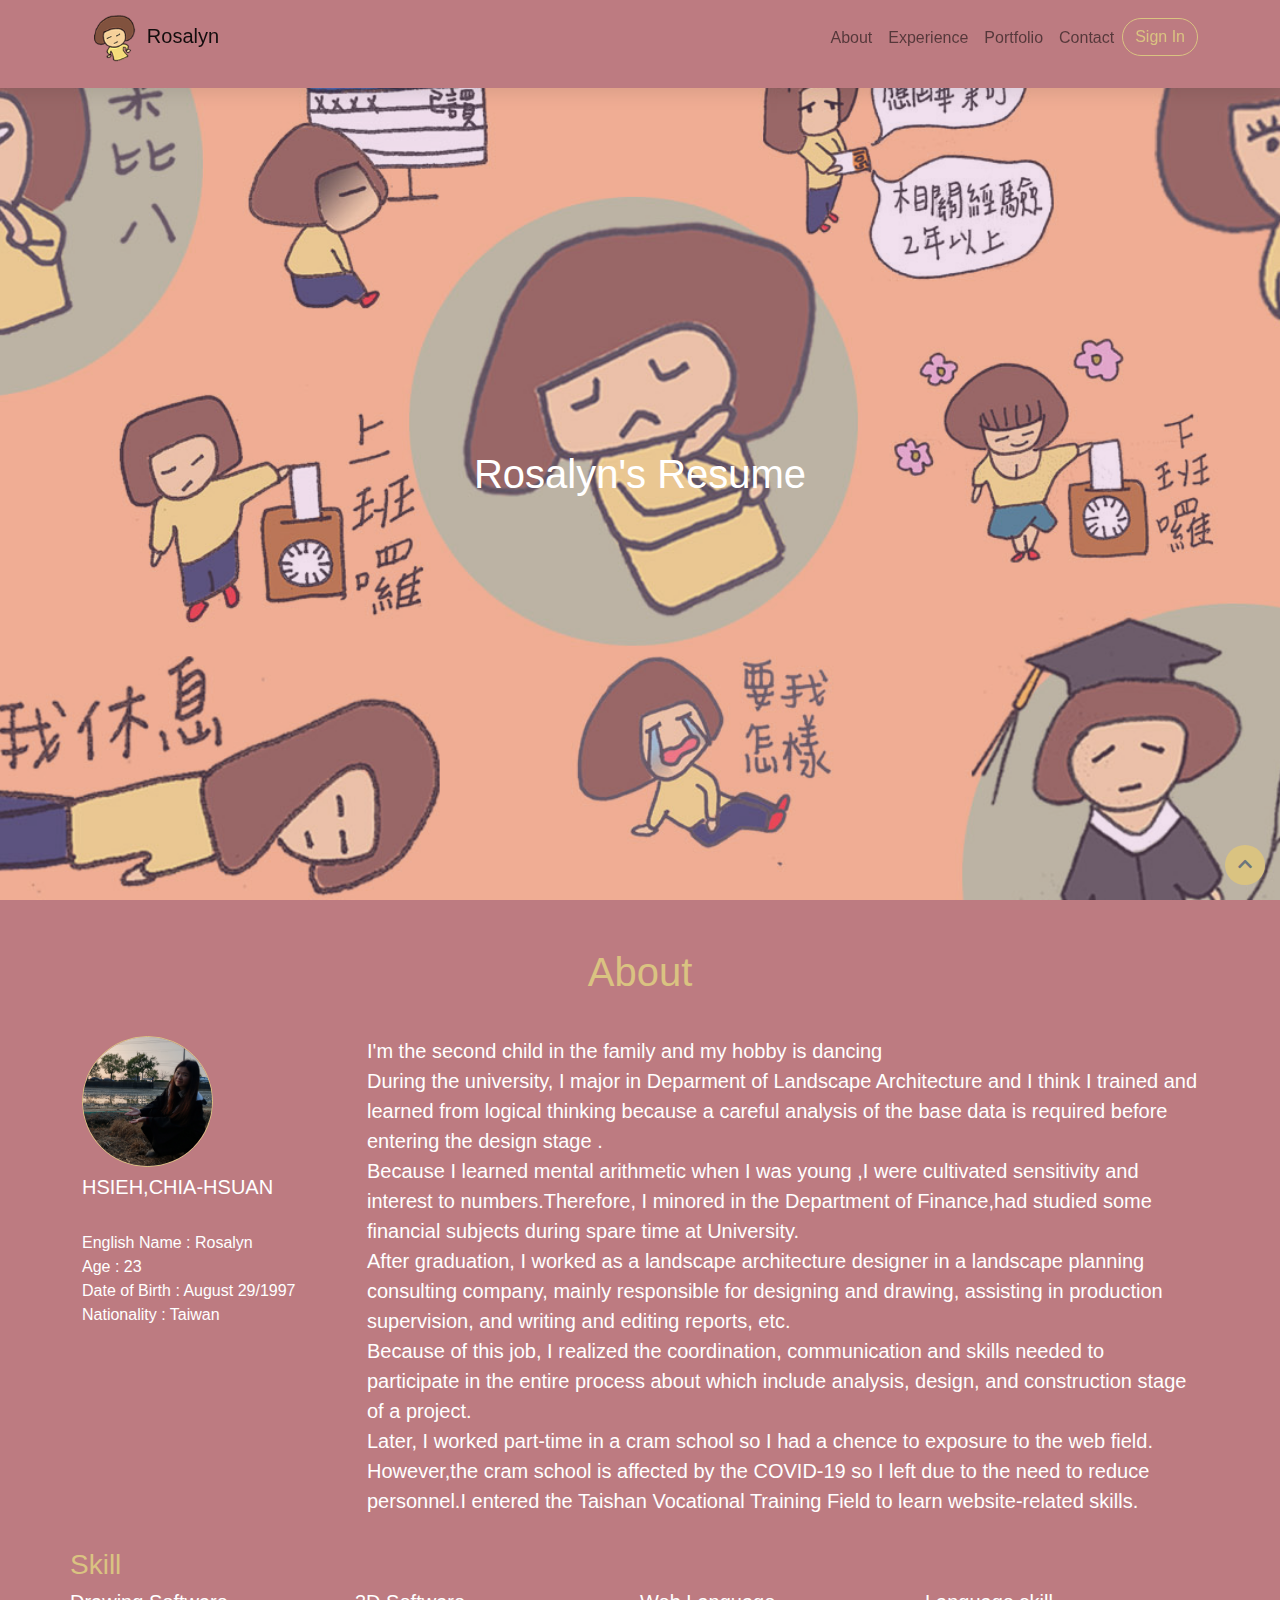
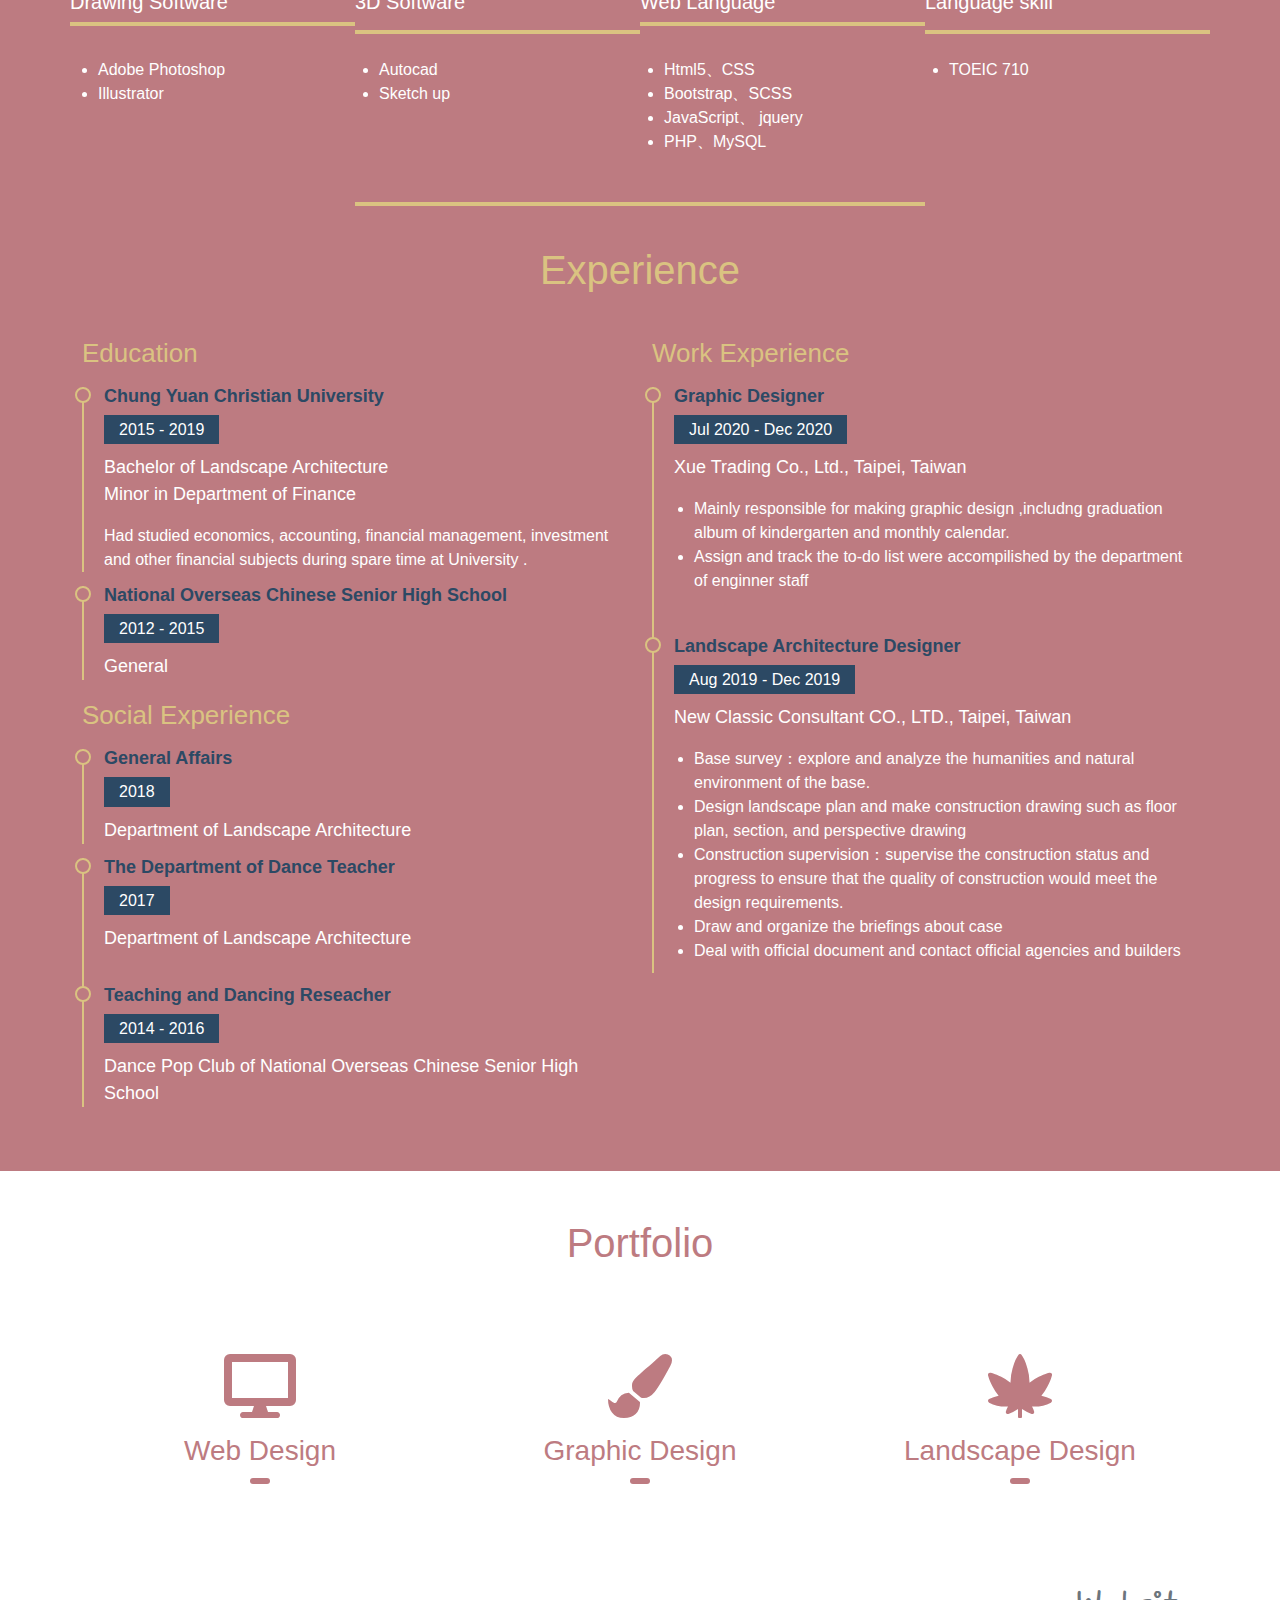
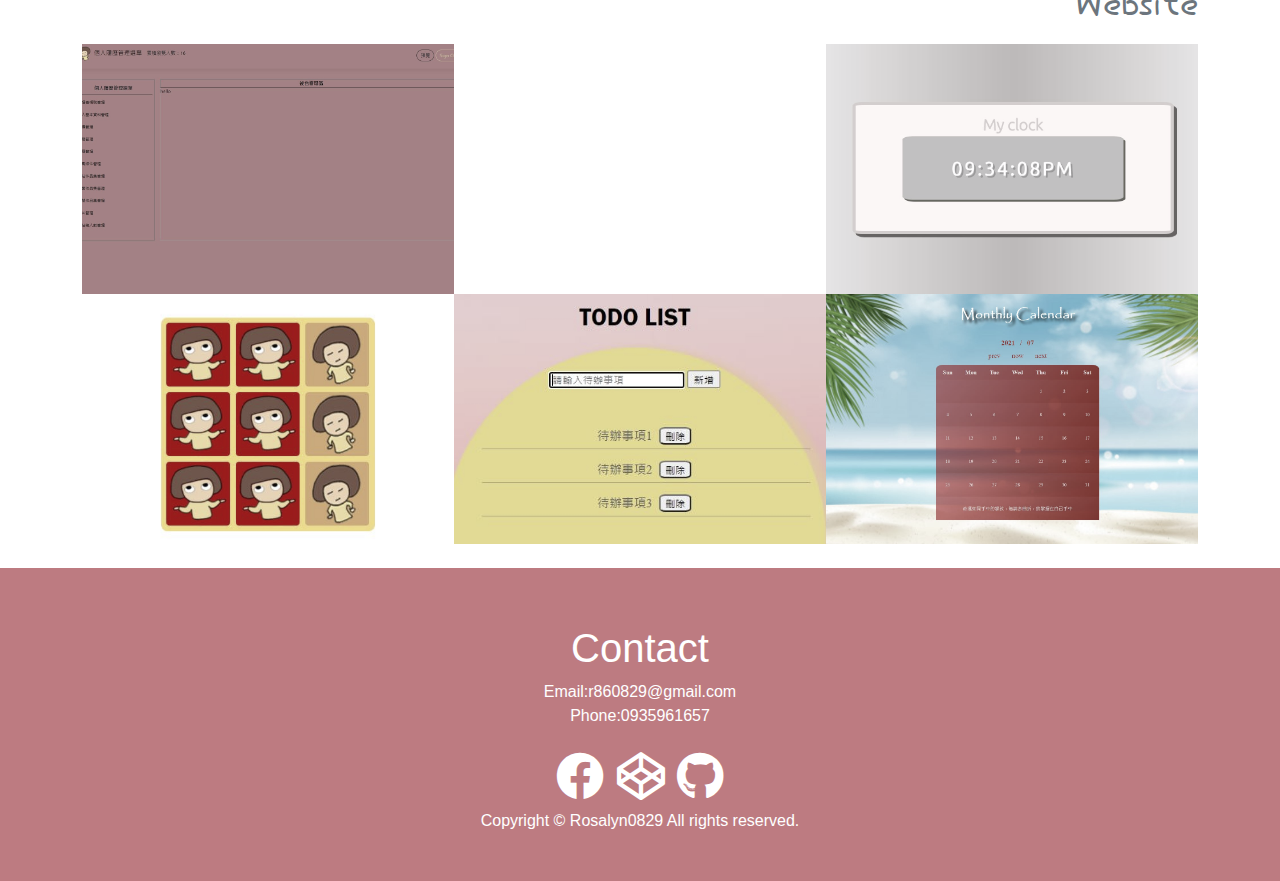
==== commit 2dc1e589: "addresume product system works" ====
--- a/index.html
+++ b/index.html
@@ -533,7 +533,7 @@
 
                         <div id="galleryImage1" class="col-lg-4  gallery-block" data-bs-toggle="modal"
                             data-bs-target="#webModal01">
-                            <div class="gallery-text">相本集</div>
+                            <div class="gallery-text">履歷生成系統</div>
                         </div>
 
                         <div id="galleryImage2" class="col-lg-4  gallery-block" data-bs-toggle="modal"
@@ -577,7 +577,7 @@
                                     </div>
                                     <div class="modal-body m-auto text-center">
                                         <p>WEBSITE</p>
-                                        <h3>相本集</h3>
+                                        <h3>履歷生成系統</h3>
                                         <hr class=" text-danger pt-1 opac-1 w-50 m-auto my-3">
                                         <div class="text-end m-3">
                                             <small
@@ -586,11 +586,11 @@
                                                 class="text-white bg-secondary border-secondary rounded-3 p-1">css</small>
                                         </div>
                                         <!-- 視窗打開的內容區 -->
-                                        <img src="./img/web-相本集.JPG" alt="" width="750px" class="m-3">
+                                        <img src="./img/web-resumerevise.JPG" alt="" width="750px" class="m-3">
                                         <button
                                             class="btn btn-danger text-warning rounded-pill justify-content-space-around  m-2"><a
                                                 class=" text-warning text-decoration-none"
-                                                href="https://codepen.io/eadadnkp-the-looper/full/OJpgVQw">Check<i
+                                                href="http://220.128.133.15/s1100209/RESUME_PROJECT/">Check<i
                                                     class="fas fa-link m-1"></i></a></button>
                                         <hr class=" text-danger pt-1 opac-1 w-25 m-auto my-3">
 
--- a/scss/all.css
+++ b/scss/all.css
@@ -260,7 +260,7 @@
 
 /* 放入背景圖片 */
 #galleryImage1 {
-  background-image: url("../img/web-相本集.JPG");
+  background-image: url("../img/web-resumerevise.JPG");
   background-repeat: no-repeat;
   background-position: center center;
   background-size: cover;
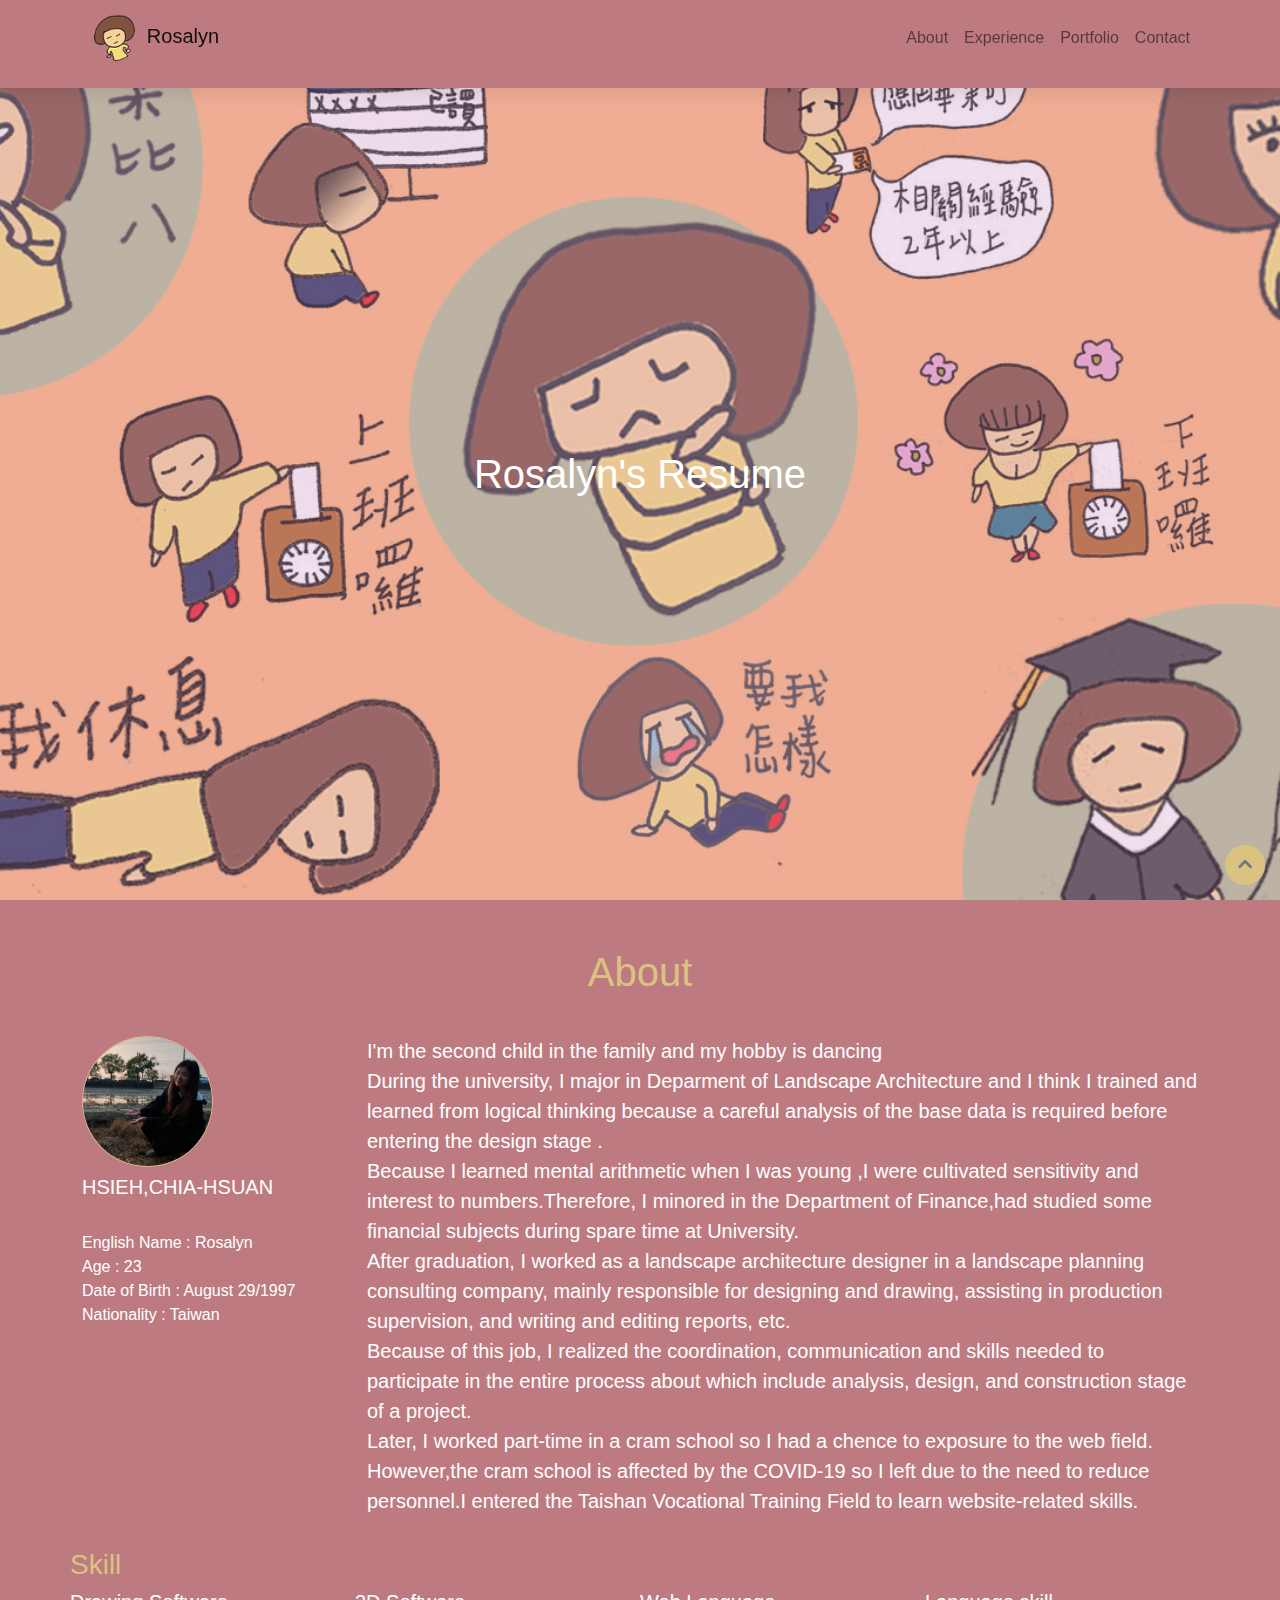
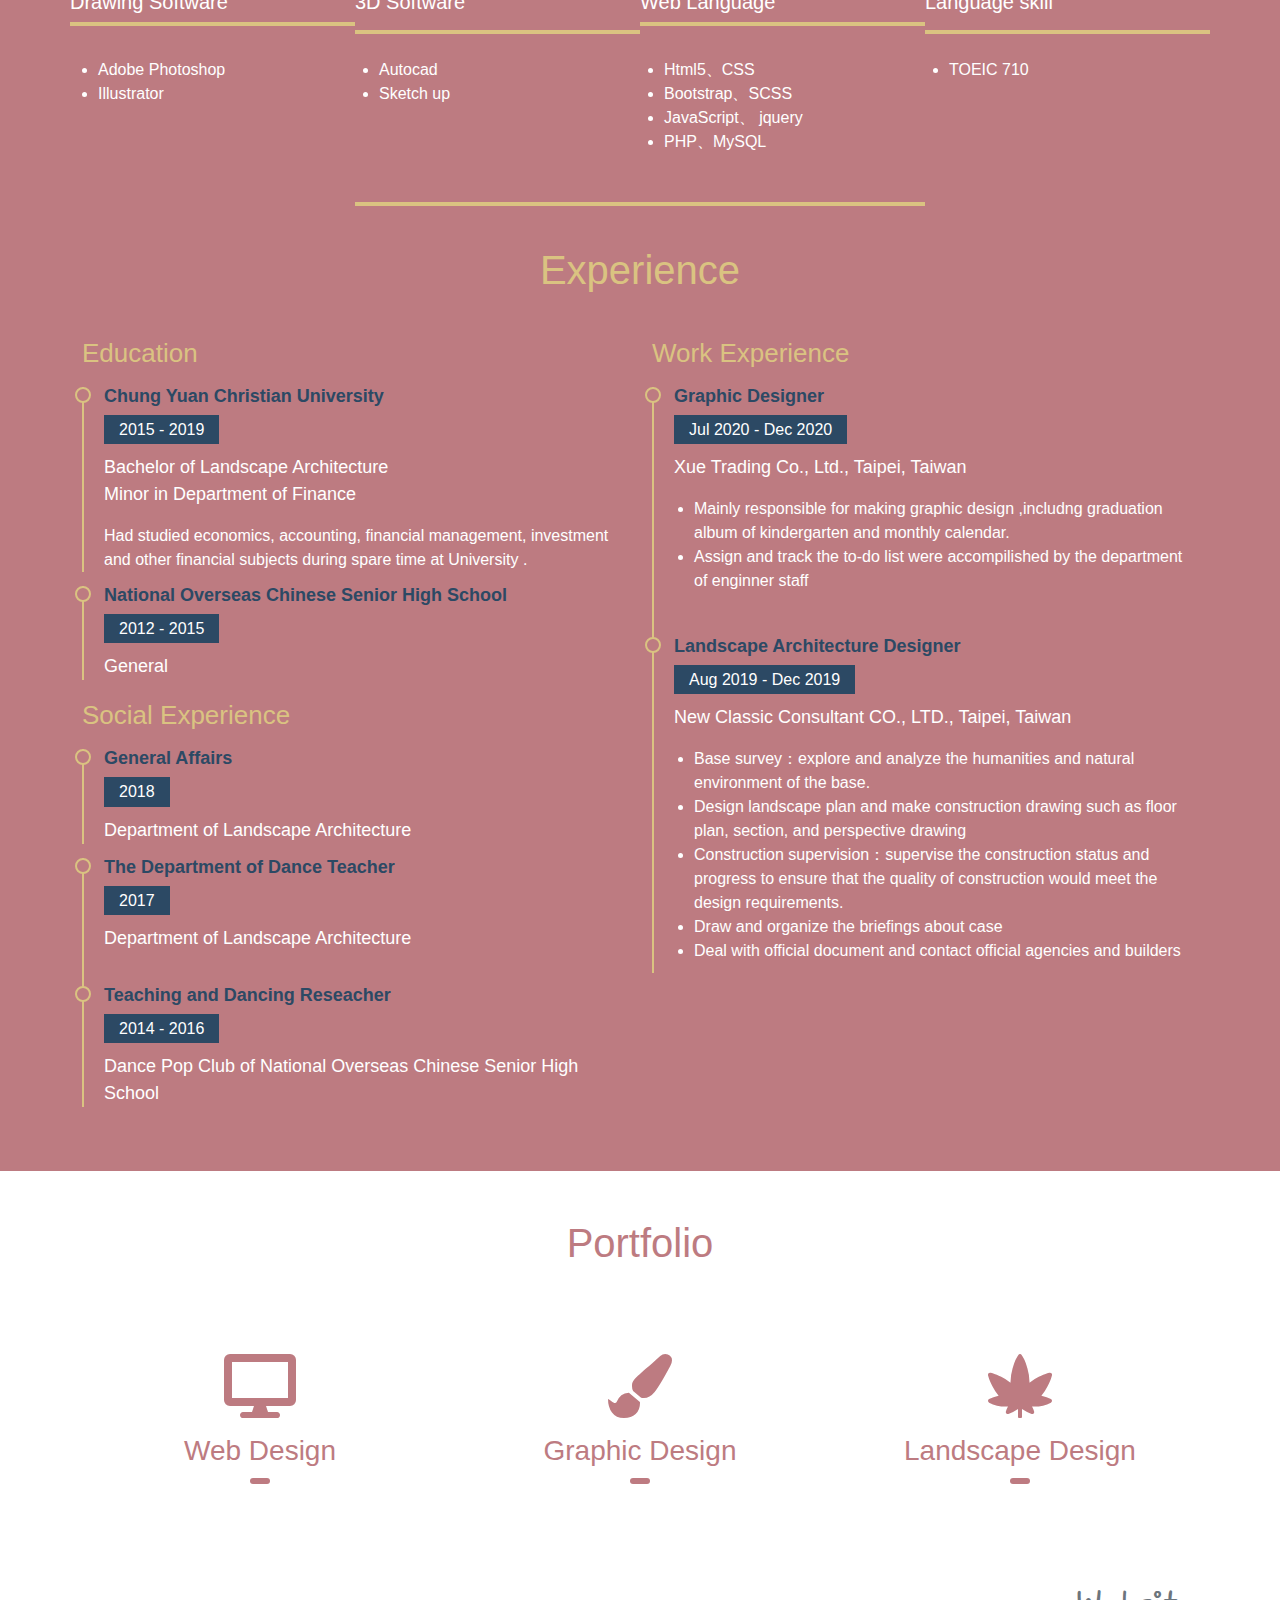
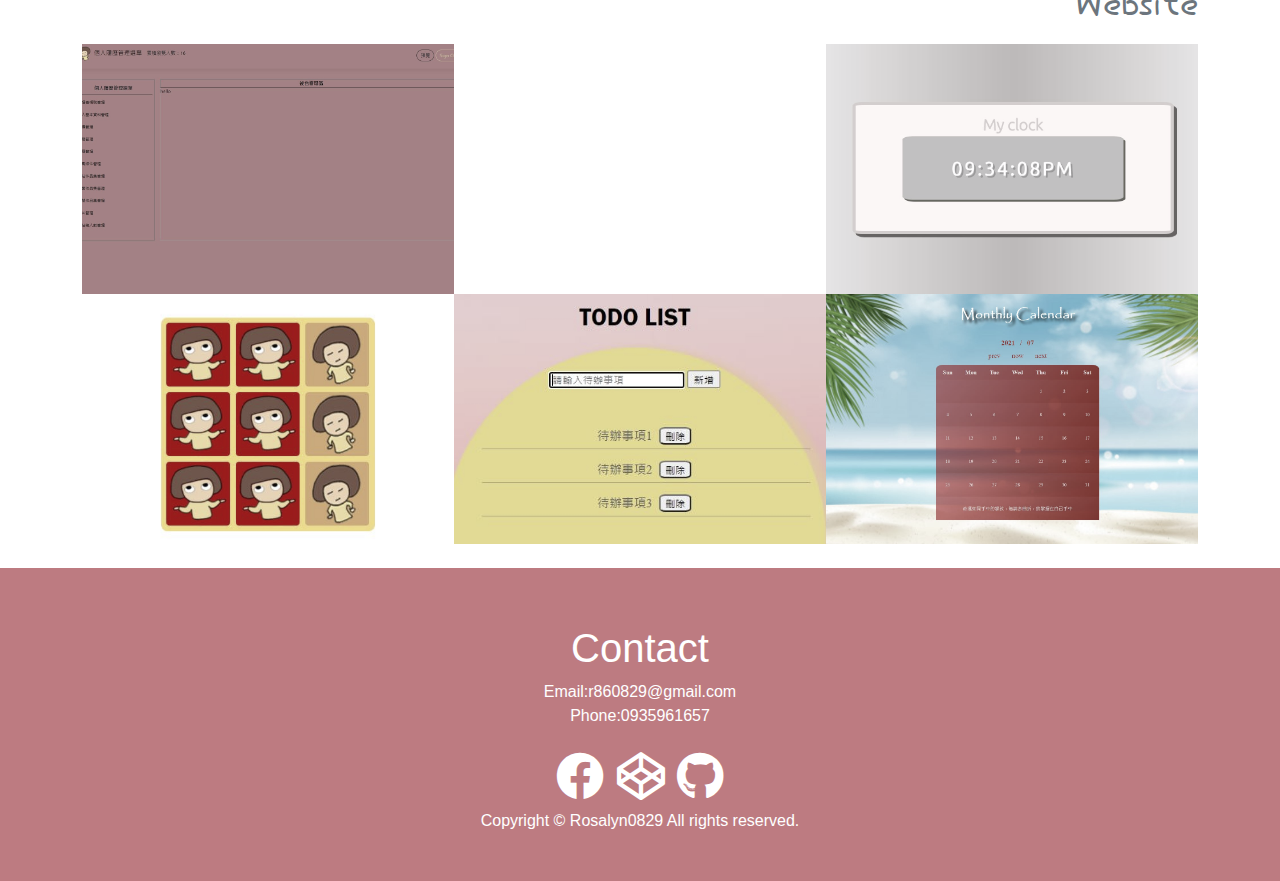
==== commit 11aedb6f: "only frontend revise" ====
--- a/index.html
+++ b/index.html
@@ -63,8 +63,8 @@
                         <a class="nav-link" href="./engindex.html">Eng</a>
                     </li> -->
 
-                    <a href="./login/index.html"> <button
-                            class="text-warning btn btn-danger rounded-pill border-warning ">Sign In</button></a>
+                    <!-- <a href="./login/index.html"> <button
+                            class="text-warning btn btn-danger rounded-pill border-warning ">Sign In</button></a> -->
                 </ul>
             </div>
         </div>
@@ -585,6 +585,10 @@
                                             <small
                                                 class="text-white bg-secondary border-secondary rounded-3 p-1">css</small>
                                         </div>
+                                        <div>
+                                            <p>運用前端以及後端技術而成的履歷生產系統，前端技術運用HTML、CSS、Bootstrap、JS <br>
+                                                後端技術則使用PHP以及連接資料庫mysql製作CRUD功能而成</p>
+                                        </div>
                                         <!-- 視窗打開的內容區 -->
                                         <img src="./img/web-resumerevise.JPG" alt="" width="750px" class="m-3">
                                         <button
@@ -620,6 +624,9 @@
                                             <small
                                                 class="text-white bg-secondary border-secondary rounded-3 p-1">RWD</small>
                                         </div>
+                                        <div>
+                                            <p>依照設計師之設計檔案，運用bootstrap以及SCSS製作而成</p>
+                                        </div>
                                         <!-- 視窗打開的內容區 -->
                                         <img src="./img/web-募資網站.png" alt="" width="750px" class="m-3">
                                         <button
@@ -654,6 +661,7 @@
                                                 class="text-white bg-secondary border-secondary rounded-3 p-1">css</small>
 
                                         </div>
+                                      
                                         <!-- 視窗打開的內容區 -->
                                         <img src="./img/web-blog.JPG" alt="" width="750px" class="m-3">
                                         <button
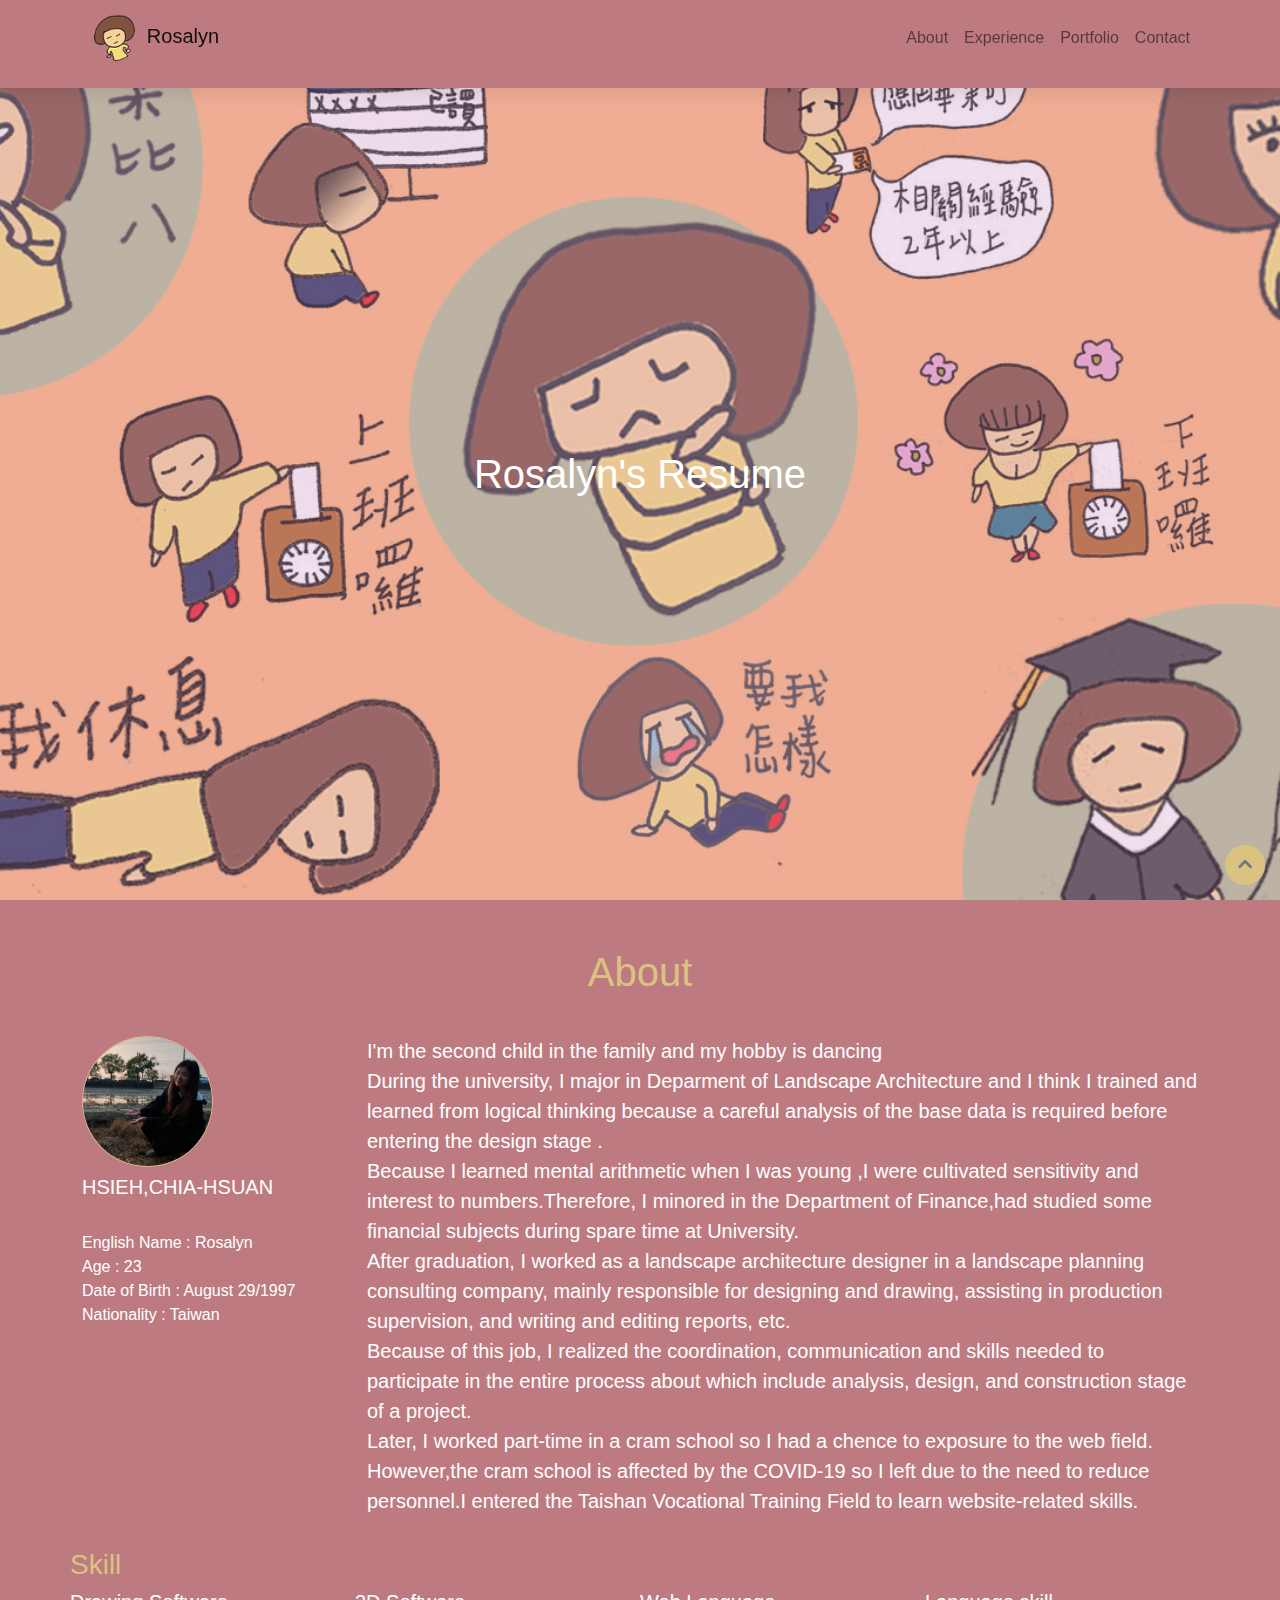
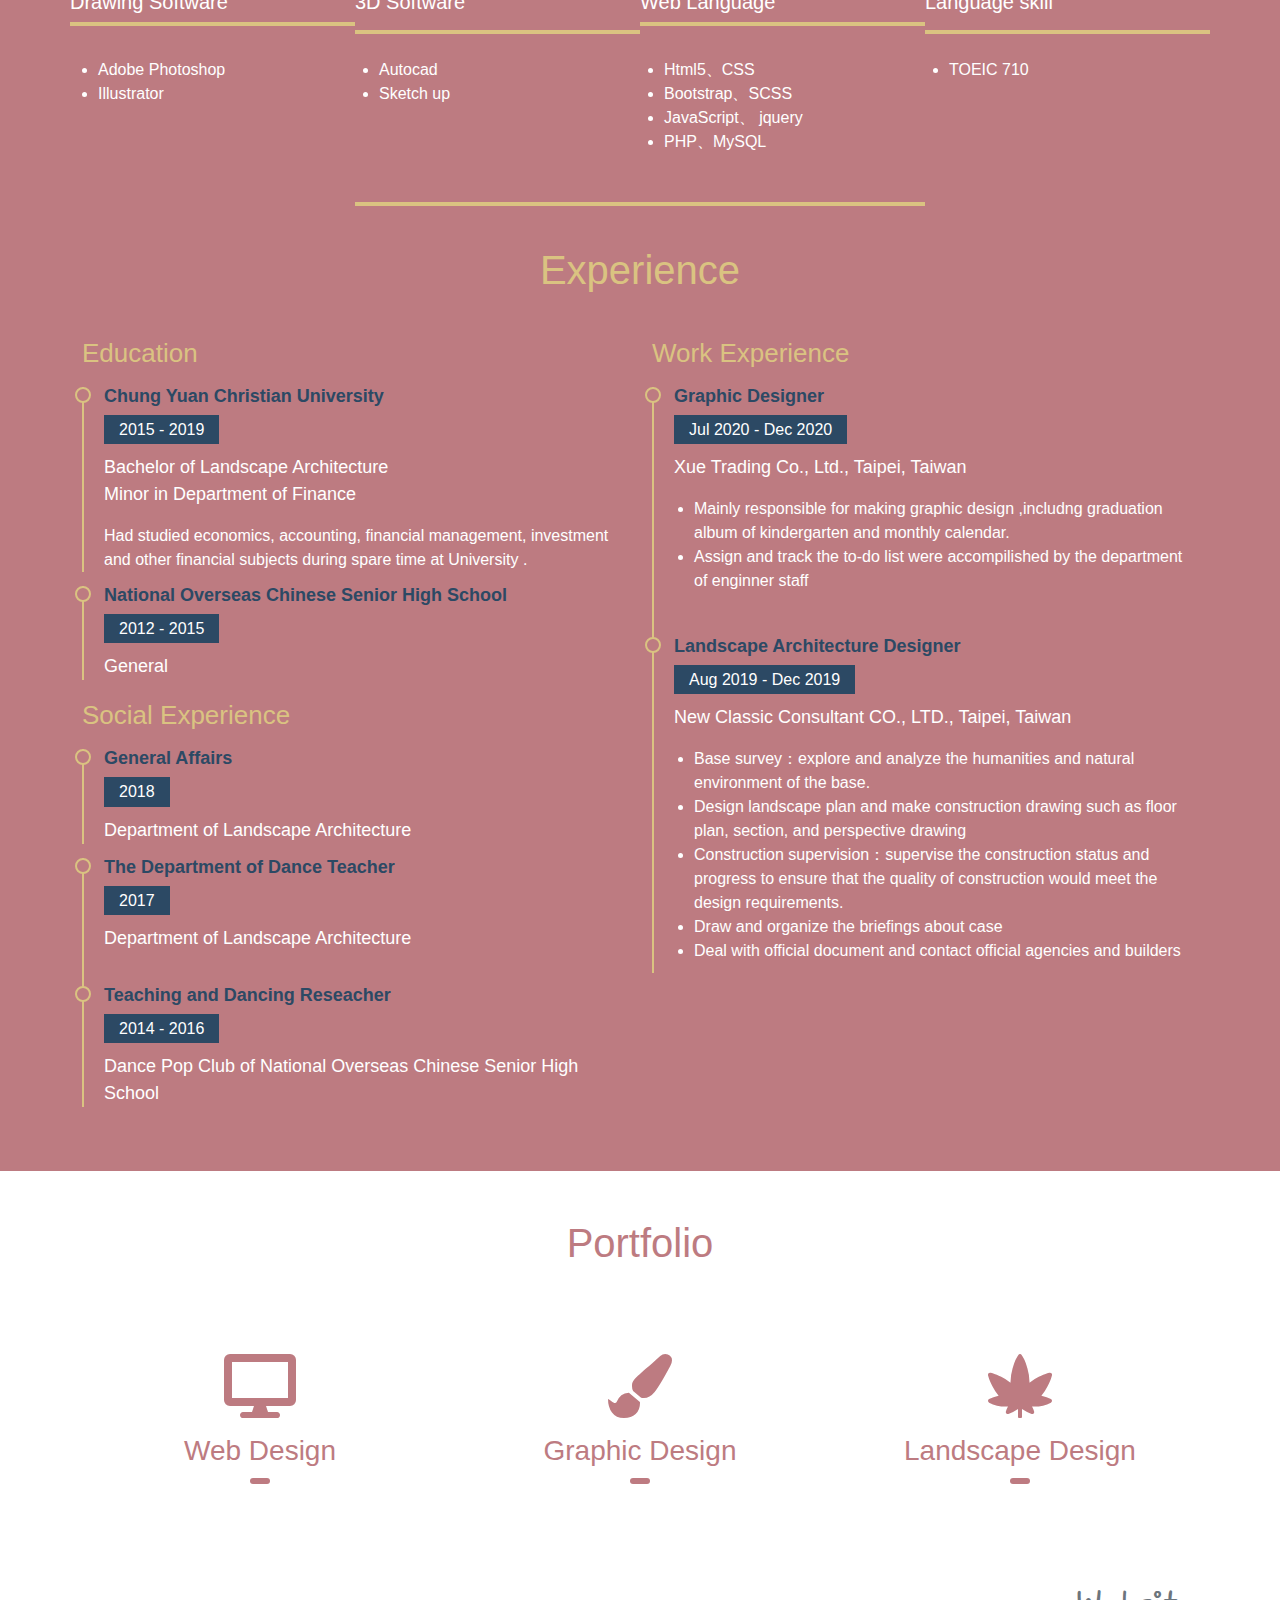
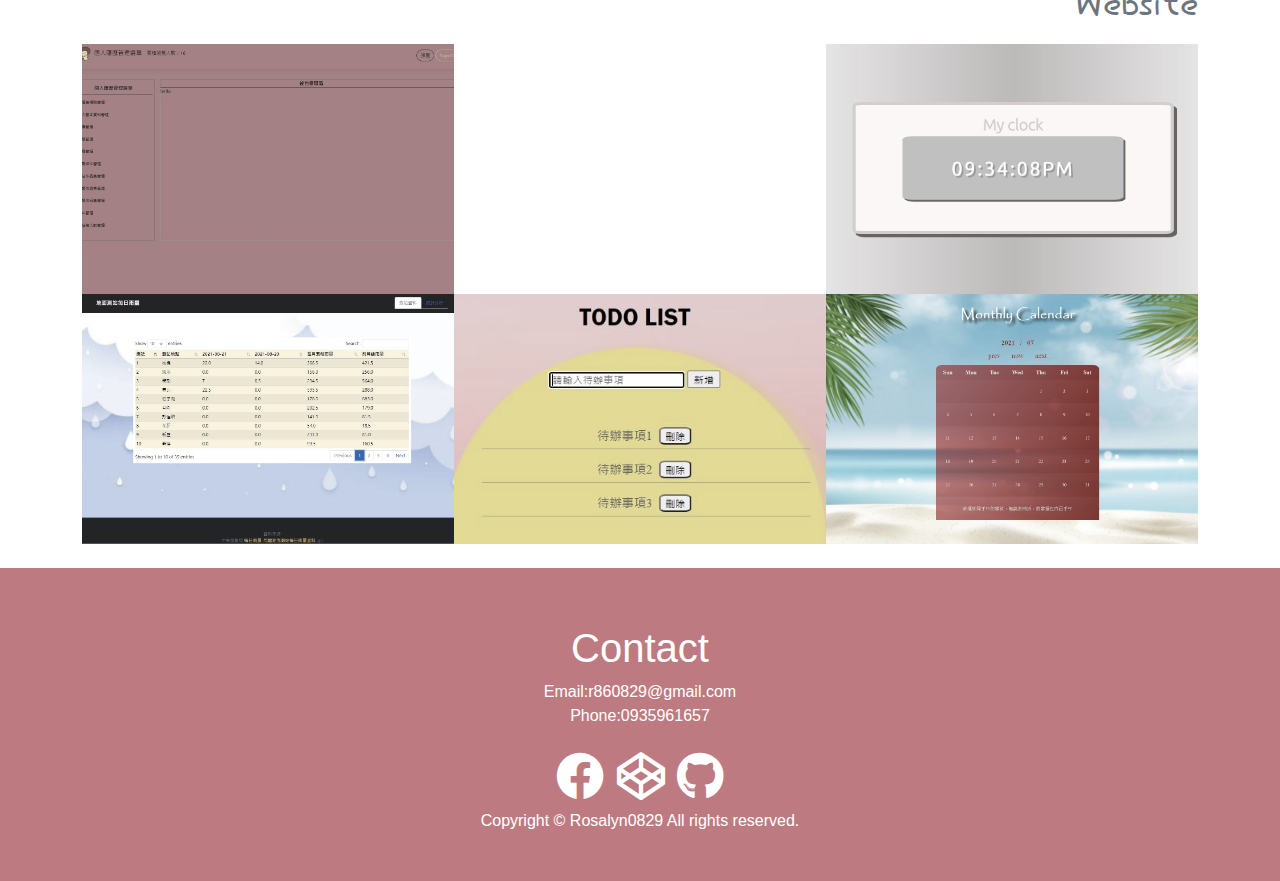
==== commit 073cb321: "add api works" ====
--- a/index.html
+++ b/index.html
@@ -109,7 +109,7 @@
                                 </p>
                             </div>
                             <div class="col-lg-9 " id="self">
-   
+
                                 <p class="text-right fs-5">
                                     I'm the second child in the family and my hobby is dancing<br>
 
@@ -550,7 +550,7 @@
                         </div>
                         <div id="galleryImage5" class="col-lg-4  gallery-block" data-bs-toggle="modal"
                             data-bs-target="#webModal05">
-                            <div class="gallery-text">地鼠遊戲</div>
+                            <div class="gallery-text">API-各地測站每日雨量</div>
                         </div>
                         <div id="galleryImage6" class="col-lg-4  gallery-block" data-bs-toggle="modal"
                             data-bs-target="#webModal06">
@@ -583,7 +583,14 @@
                                             <small
                                                 class="text-white bg-secondary border-secondary rounded-3 p-1">Bootstrap5</small>
                                             <small
-                                                class="text-white bg-secondary border-secondary rounded-3 p-1">css</small>
+                                                class="text-white bg-secondary border-secondary rounded-3 p-1">SCSS</small>
+                                            <small
+                                                class="text-white bg-secondary border-secondary rounded-3 p-1">Javascript</small>
+                                            <small
+                                                class="text-white bg-secondary border-secondary rounded-3 p-1">PHP</small>
+                                            <small
+                                                class="text-white bg-secondary border-secondary rounded-3 p-1">MySQL</small>
+
                                         </div>
                                         <div>
                                             <p>運用前端以及後端技術而成的履歷生產系統，前端技術運用HTML、CSS、Bootstrap、JS <br>
@@ -661,7 +668,7 @@
                                                 class="text-white bg-secondary border-secondary rounded-3 p-1">css</small>
 
                                         </div>
-                                      
+
                                         <!-- 視窗打開的內容區 -->
                                         <img src="./img/web-blog.JPG" alt="" width="750px" class="m-3">
                                         <button
@@ -717,18 +724,21 @@
                                     </div>
                                     <div class="modal-body m-auto text-center">
                                         <p>WEBSITE</p>
-                                        <h3>打地鼠</h3>
-                                        <hr class=" text-danger pt-1 opac-1 w-50 m-auto my-3">
-                                        <div class="text-end m-3">
-                                            <small
-                                                class="text-white bg-secondary border-secondary rounded-3 p-1">JavaScript</small>
-                                        </div>
-                                        <!-- 視窗打開的內容區 -->
-                                        <img src="./img/web-mouse.JPG" alt="" width="750px" class="m-3">
+                                        <h3>API-各地測站每日雨量</h3>
+                                        <hr class=" text-danger pt-1 opac-1 w-50 m-auto my-3">
+                                        <div class="text-end m-3">
+                                            <small
+                                                class="text-white bg-secondary border-secondary rounded-3 p-1">API</small>
+                                            <small
+                                                class="text-white bg-secondary border-secondary rounded-3 p-1">Jquery</small>
+                        
+                                        </div>
+                                        <!-- 視窗打開的內容區 -->
+                                        <img src="./img/web-api.JPG" alt="" width="750px" class="m-3">
                                         <button
                                             class="btn btn-danger text-warning rounded-pill justify-content-space-around  m-2"><a
                                                 class=" text-warning text-decoration-none"
-                                                href="http://220.128.133.15/s1100209/js_mouse/">Check<i
+                                                href="http://220.128.133.15/s1100209/api/">Check<i
                                                     class="fas fa-link m-1"></i></a></button>
                                         <hr class=" text-danger pt-1 opac-1 w-25 m-auto my-3">
 
--- a/scss/all.css
+++ b/scss/all.css
@@ -281,7 +281,7 @@
 }
 
 #galleryImage5 {
-  background-image: url("../img/web-mouse.JPG");
+  background-image: url("../img/web-api.JPG");
   background-repeat: no-repeat;
   background-position: center center;
   background-size: cover;
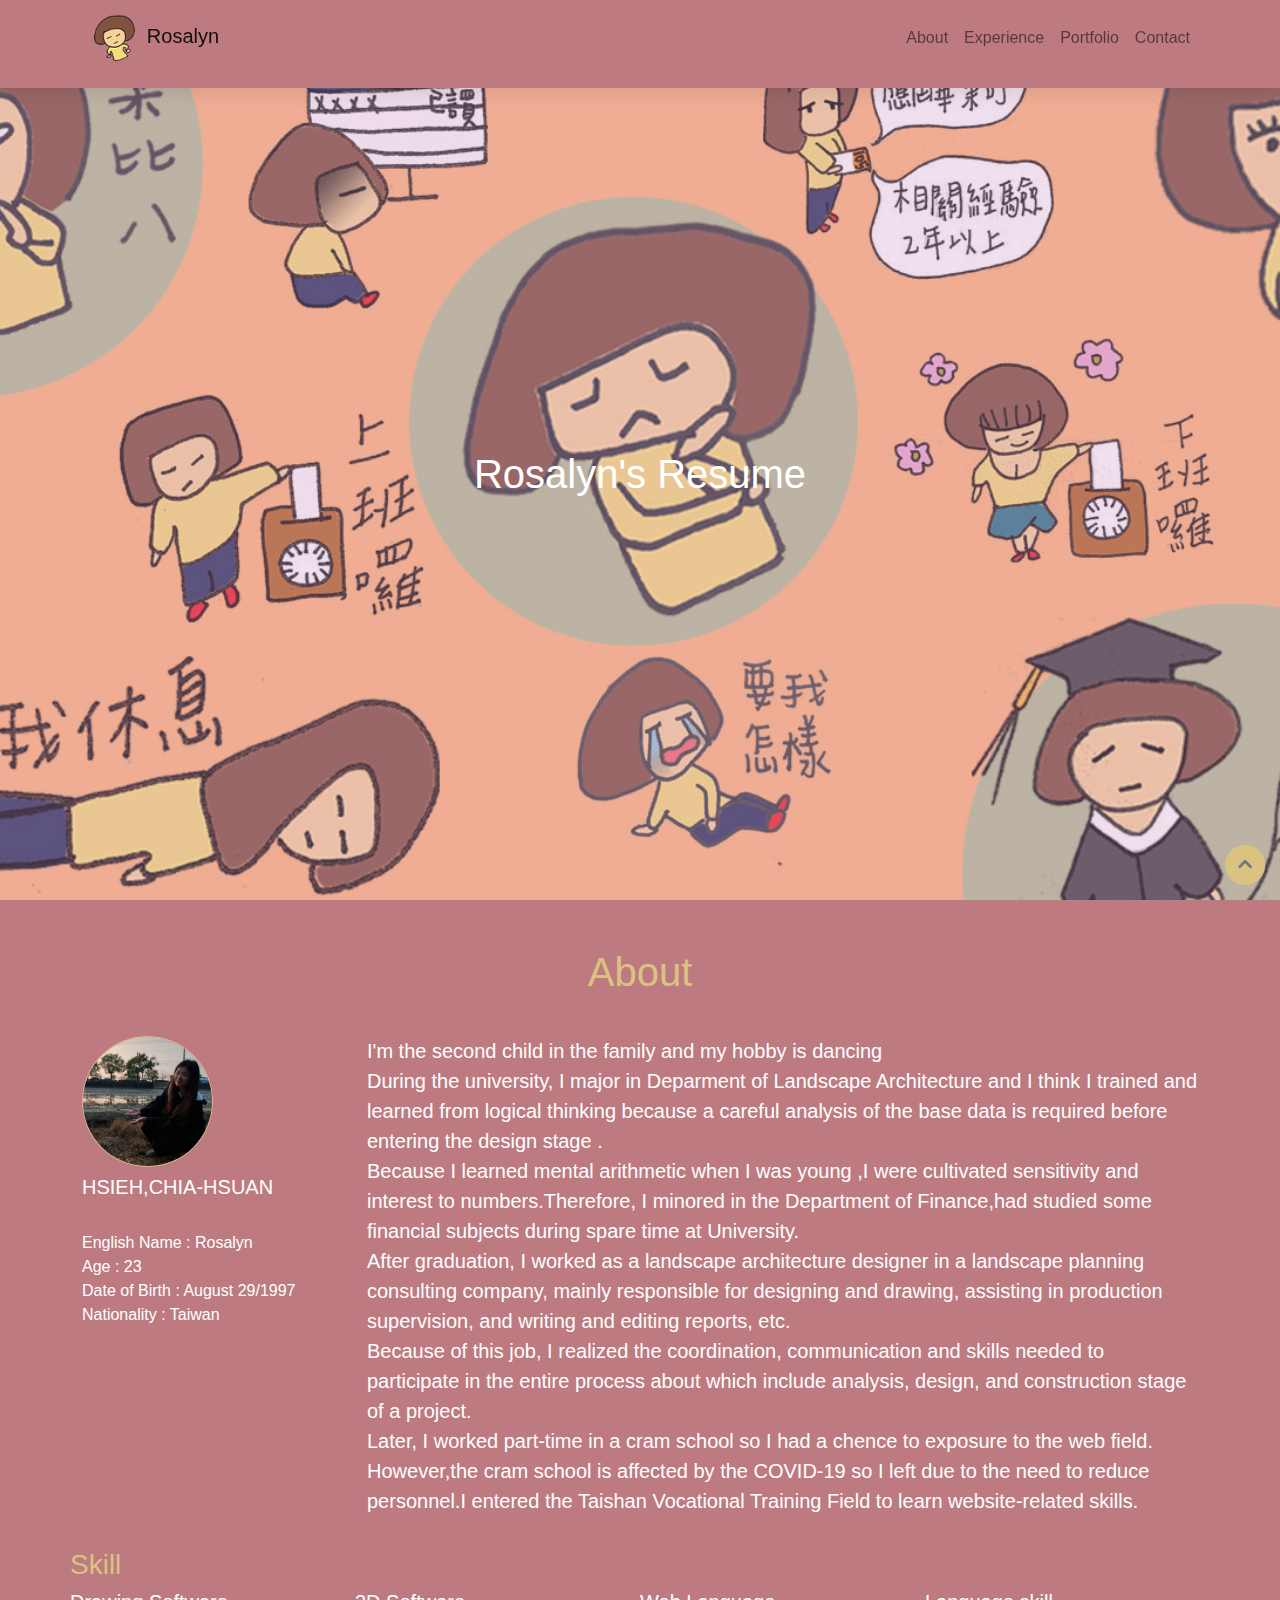
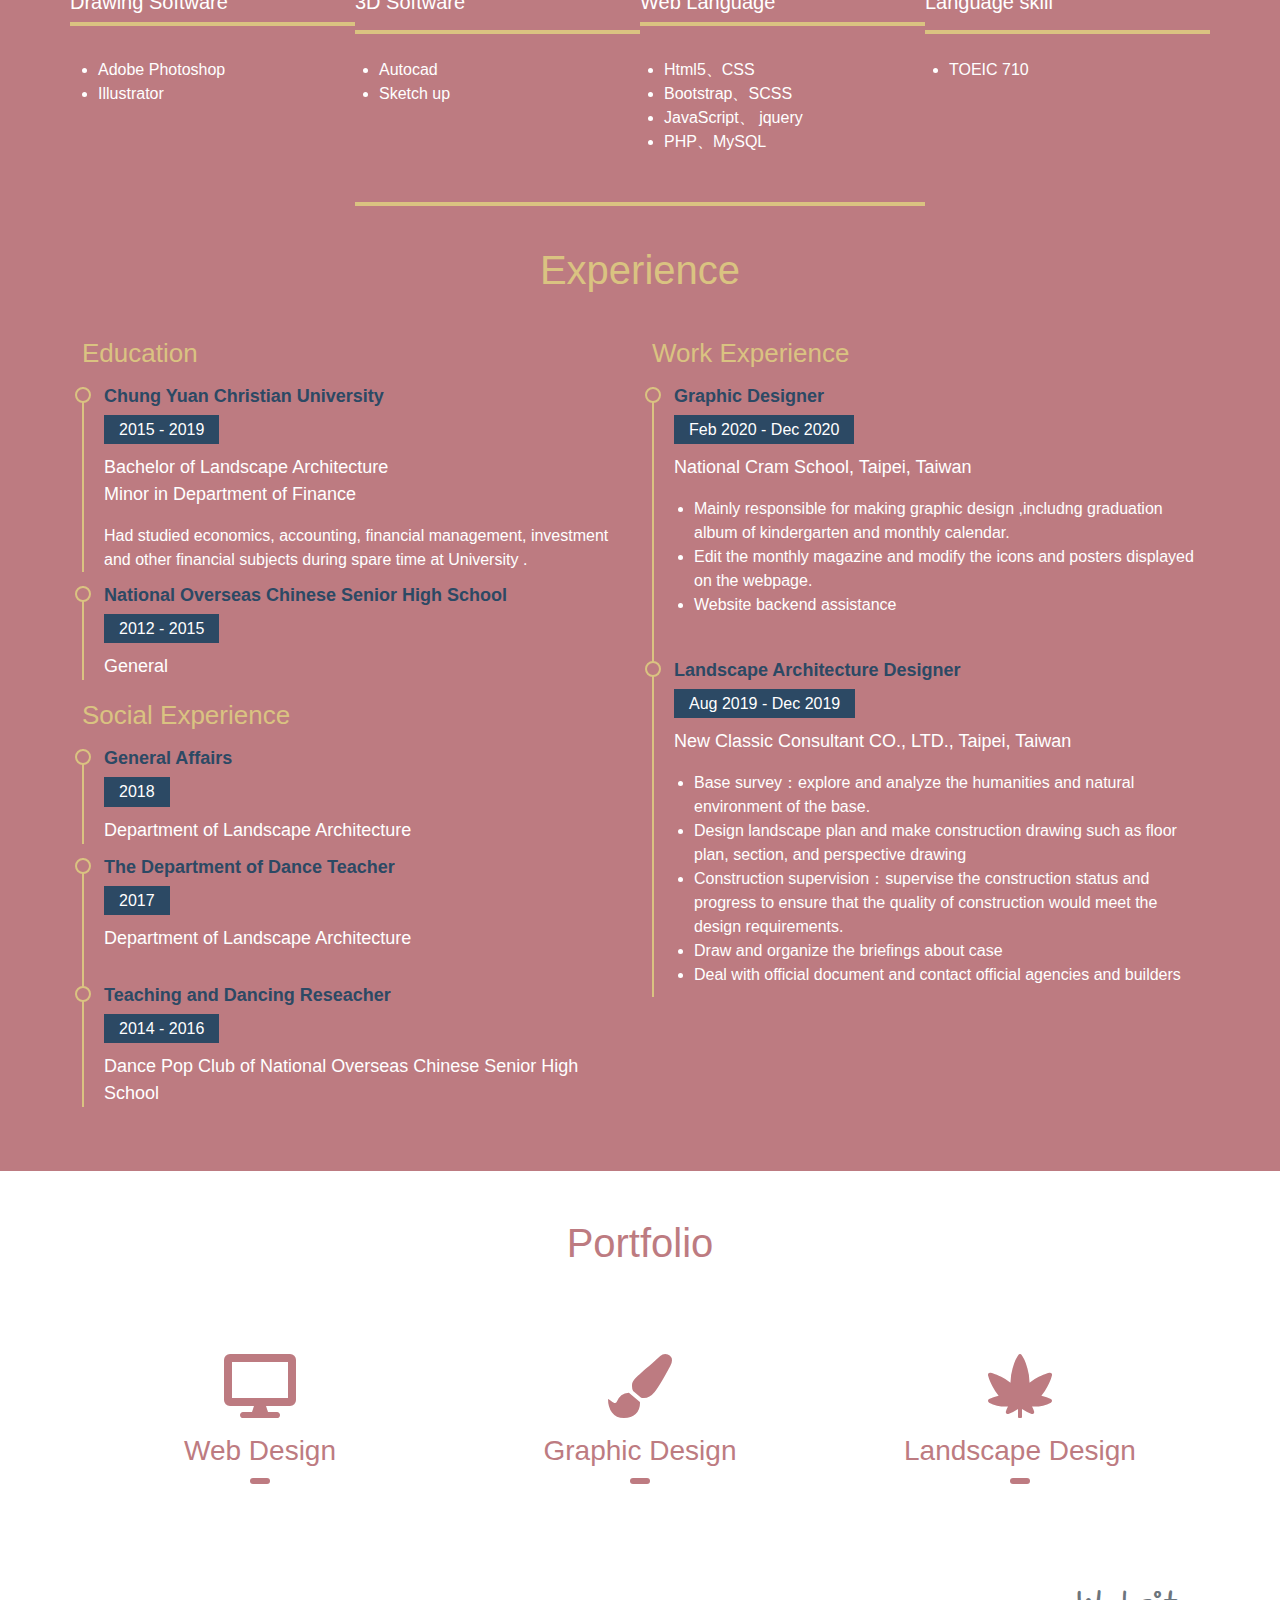
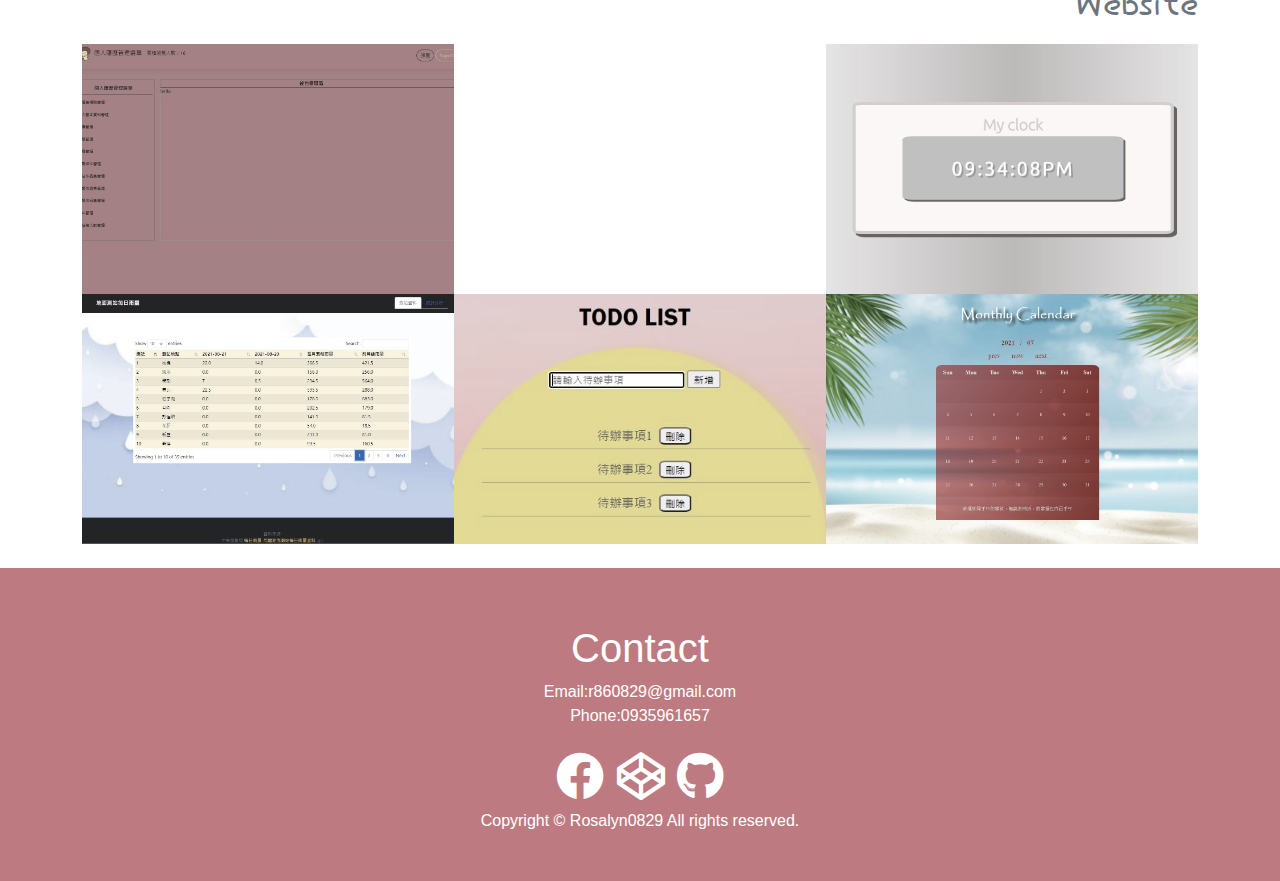
==== commit a0c28b45: "update" ====
--- a/index.html
+++ b/index.html
@@ -346,65 +346,29 @@
                 <div class="col-lg-6">
                     <article class="my-3" id="article3">
 
-                        <!-- <h3>Work experience</h3> -->
-                        <!-- <div class="row">
-                            <div class="col-lg-8">
-                                <p>美編人員 Graphic Designer <br> 勗貿有限公司 </p>
-
-                            </div>
-                            <div class="col-lg-4 text-end">
-                                Jul 2020-Dec 2020
-                            </div>
-                            <div class="col-lg-8">
-                                <p> 網頁設計助理 Web Design Assistant <br> 國際函授學校National Cram School </p>
-                            </div>
-                            <div class="col-lg-4 text-end">
-                                Feb 2020-Jul 2020
-                            </div>
-                            <div class="col-lg-8">
-                                <p>景觀設計師Landscape Architecture Designer <br> 新典規劃設計顧問有限公司 New Classic Consultant
-                                    CO., LTD. </p>
-                            </div>
-                            <div class="col-lg-4 text-end">
-                                Aug 2019- Dec 2019
-                            </div>
-
-
-                        </div> -->
+
                         <div class="">
                             <h3 class="resume-title text-warning">Work Experience</h3>
+
                             <div class="resume-item">
                                 <h4>Graphic Designer</h4>
-                                <!-- <h5>2019/10 - Present</h5> -->
-                                <h5>Jul 2020 - Dec 2020</h5>
-                                <p class="text-blue">Xue Trading Co., Ltd., Taipei, Taiwan </p>
+                                <h5> Feb 2020 - Dec 2020</h5>
+                                <p class="text-blue">National Cram School, Taipei, Taiwan</p>
                                 <p>
                                 <ul>
                                     <li>
                                         Mainly responsible for making graphic design ,includng graduation album of
                                         kindergarten and monthly calendar.</li>
                                     <li>
-                                        Assign and track the to-do list were accompilished by the department of enginner
-                                        staff
-                                    </li>
-                                </ul>
-                                </p>
-                            </div>
-                            <!-- <div class="resume-item">
-                                <h4>Web Design Assistant</h4>
-                                <h5> Feb 2020 - Jul 2020</h5>
-                                <p class="text-blue">National Cram School, Taipei, Taiwan</p>
-                                <p>
-                                <ul>
+                                        Edit the monthly magazine and modify the icons and posters
+                                        displayed on the webpage.</li>
                                     <li>
                                         Website backend assistance
                                     </li>
-                                    <li>
-                                        Edit the monthly magazine and modify the icons and posters
-                                        displayed on the webpage.</li>
+
                                 </ul>
                                 </p>
-                            </div> -->
+                            </div>
                             <div class="resume-item">
                                 <h4>Landscape Architecture Designer</h4>
                                 <!-- <h5>2010 - 2018</h5> -->
@@ -731,7 +695,7 @@
                                                 class="text-white bg-secondary border-secondary rounded-3 p-1">API</small>
                                             <small
                                                 class="text-white bg-secondary border-secondary rounded-3 p-1">Jquery</small>
-                        
+
                                         </div>
                                         <!-- 視窗打開的內容區 -->
                                         <img src="./img/web-api.JPG" alt="" width="750px" class="m-3">
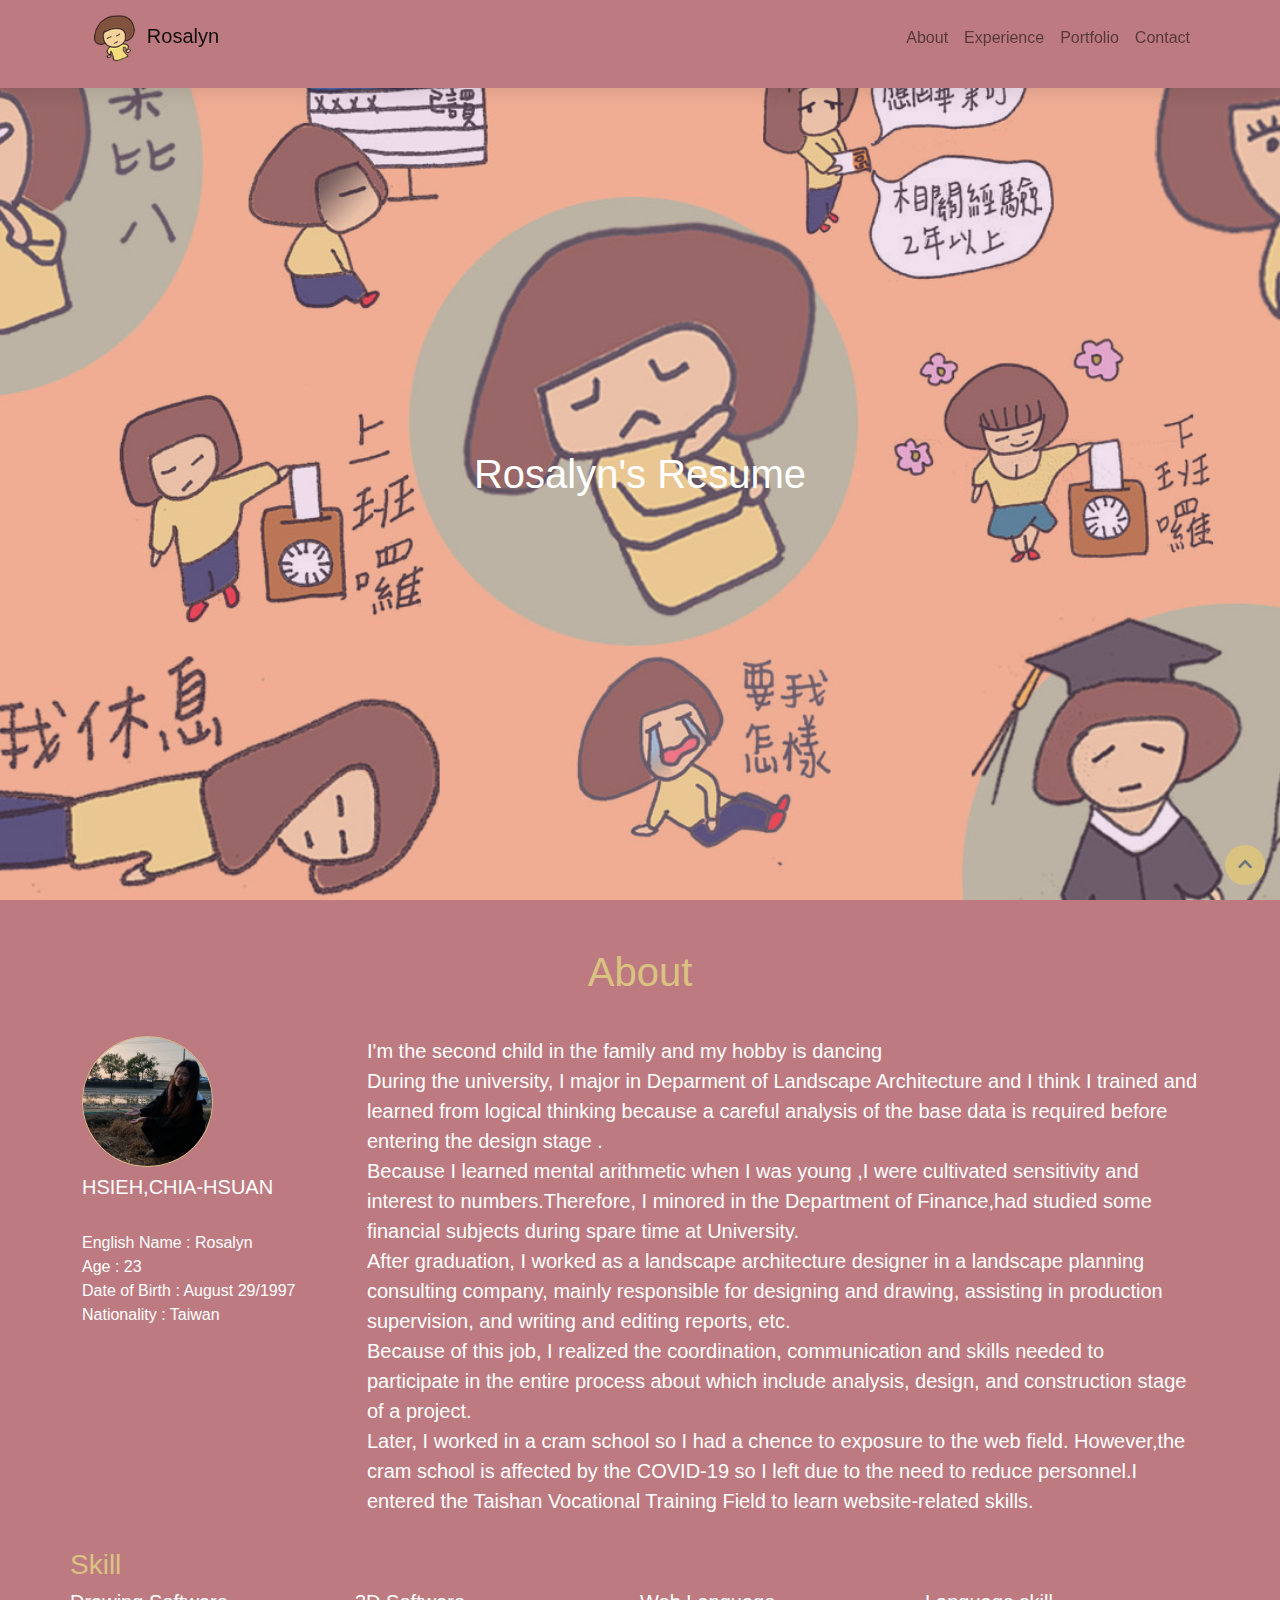
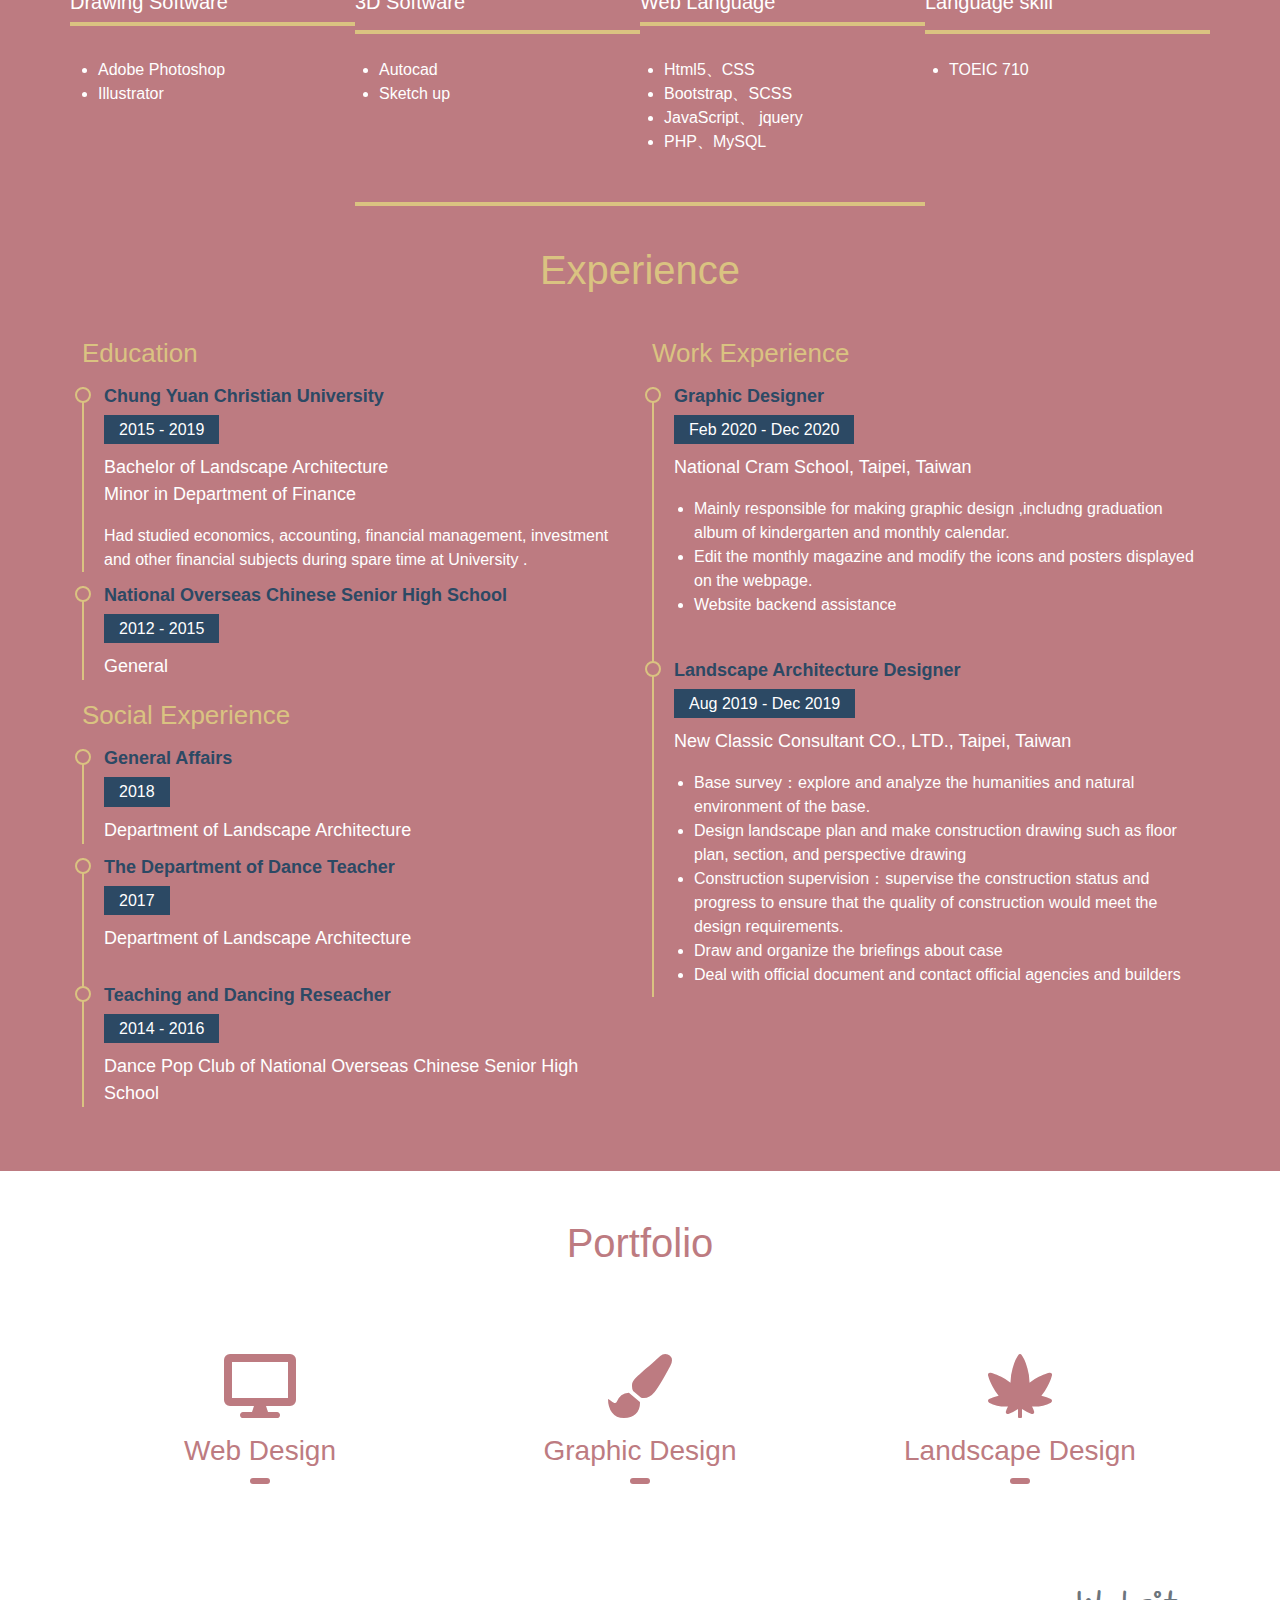
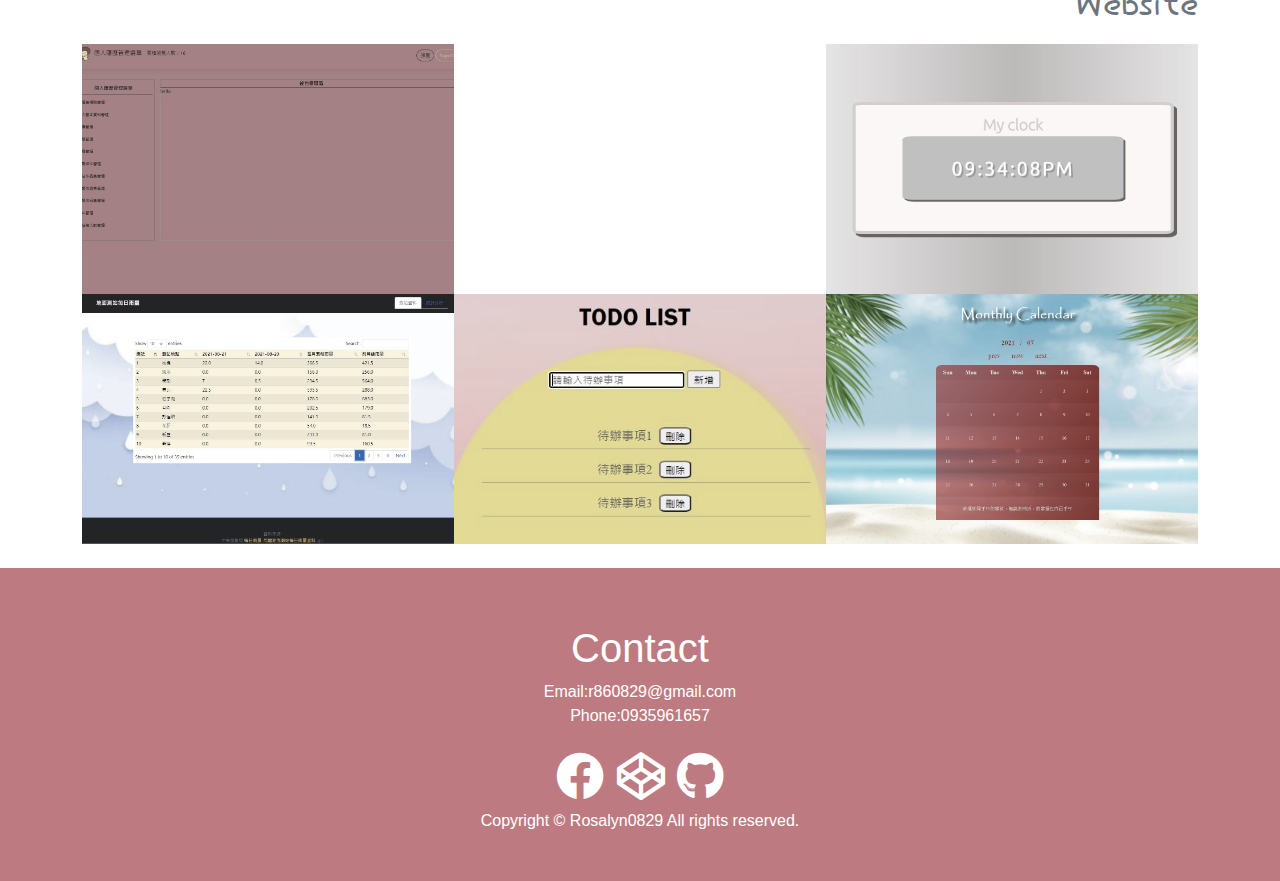
==== commit f9dca70f: "update bio" ====
--- a/index.html
+++ b/index.html
@@ -131,7 +131,7 @@
                                     participate in the entire process about which include analysis, design, and
                                     construction stage of a project.<br>
 
-                                    Later, I worked part-time in a cram school so I had a chence to exposure to the web
+                                    Later, I worked in a cram school so I had a chence to exposure to the web
                                     field.
                                     However,the cram school is affected by the COVID-19 so I left due to the need to
                                     reduce
